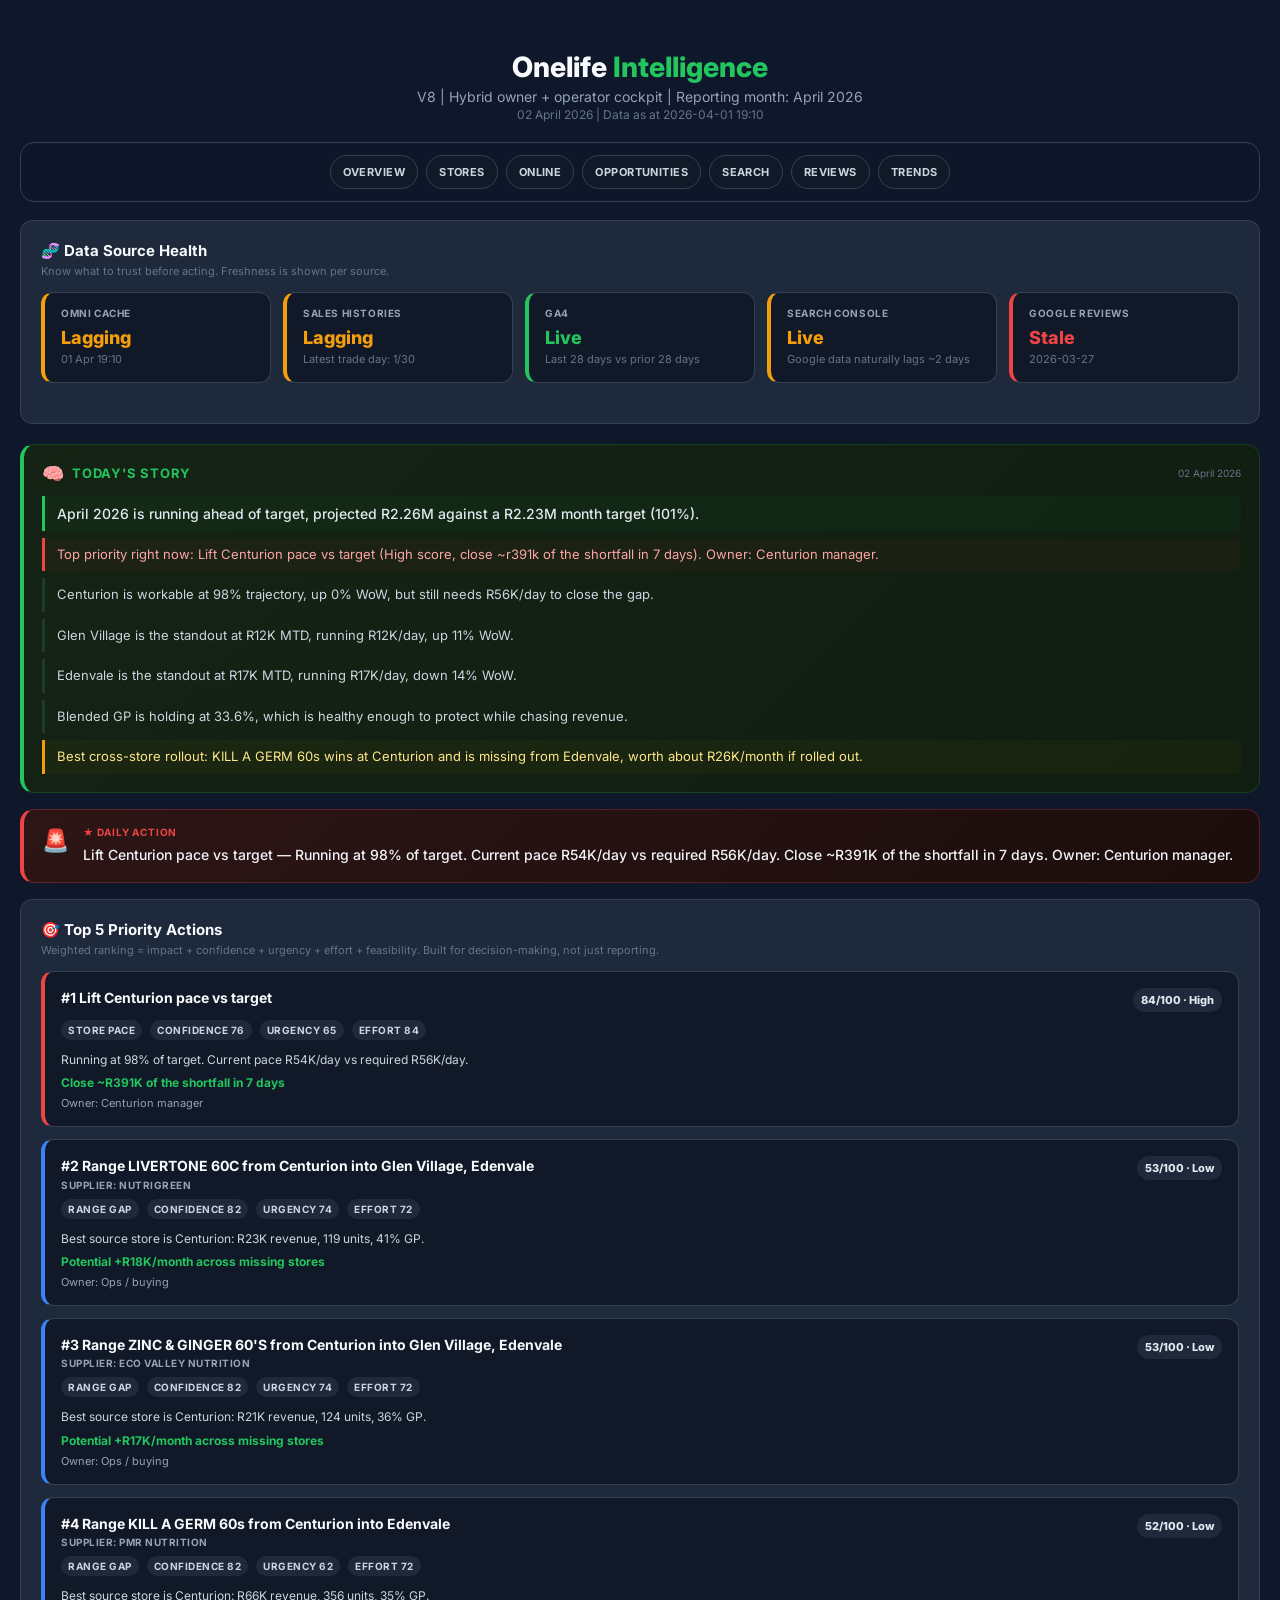
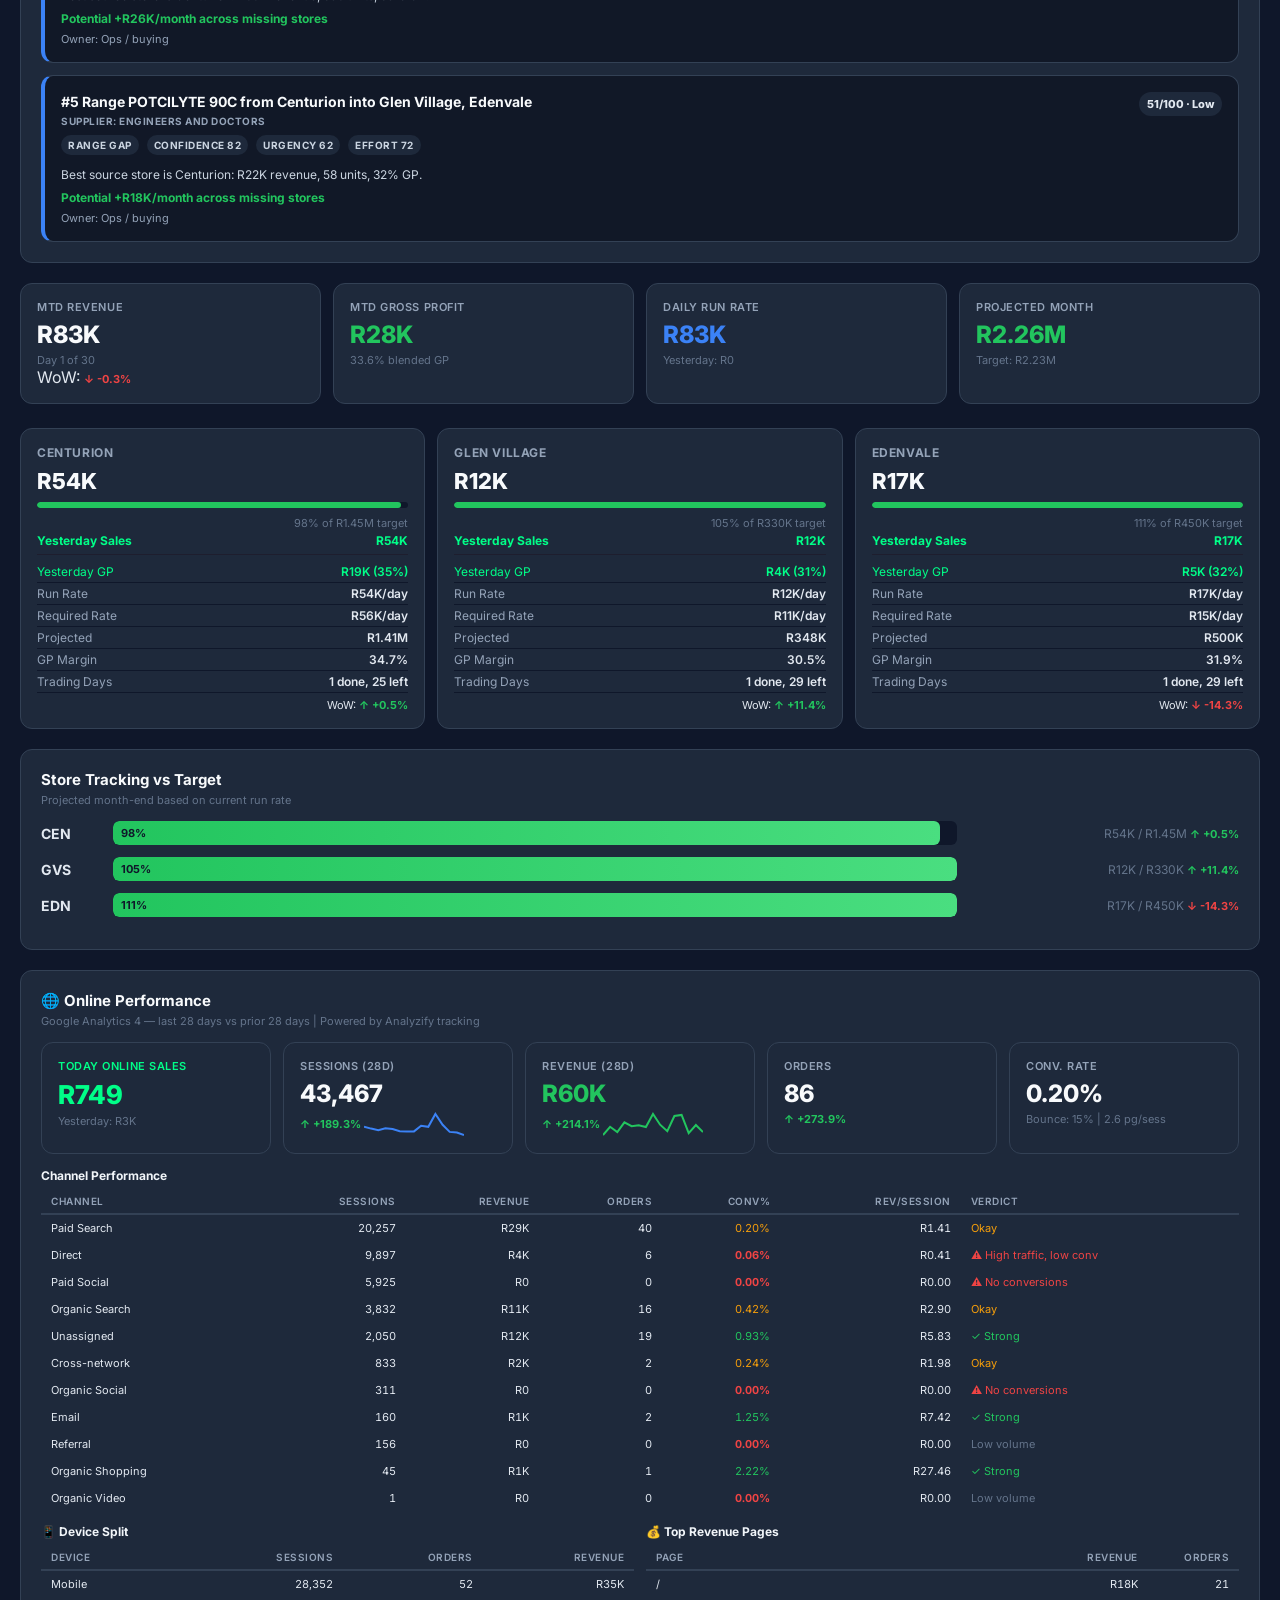
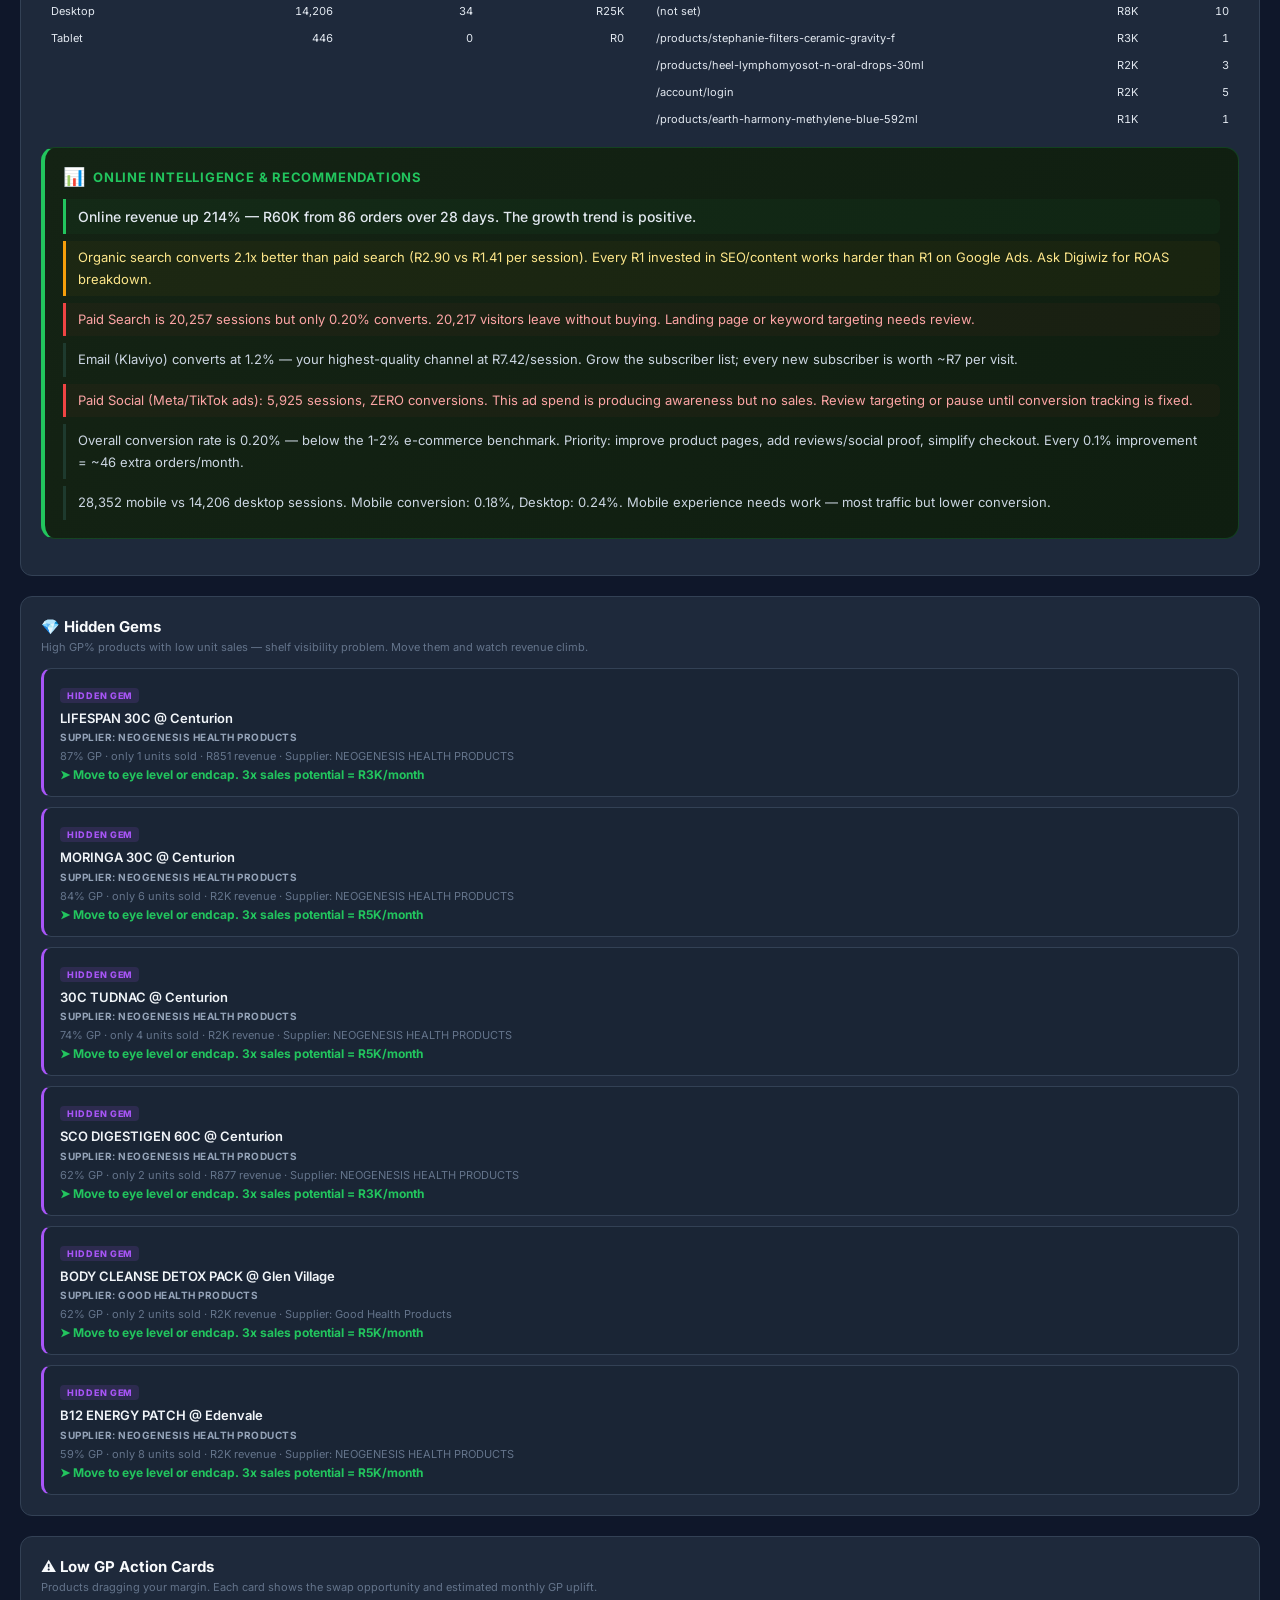
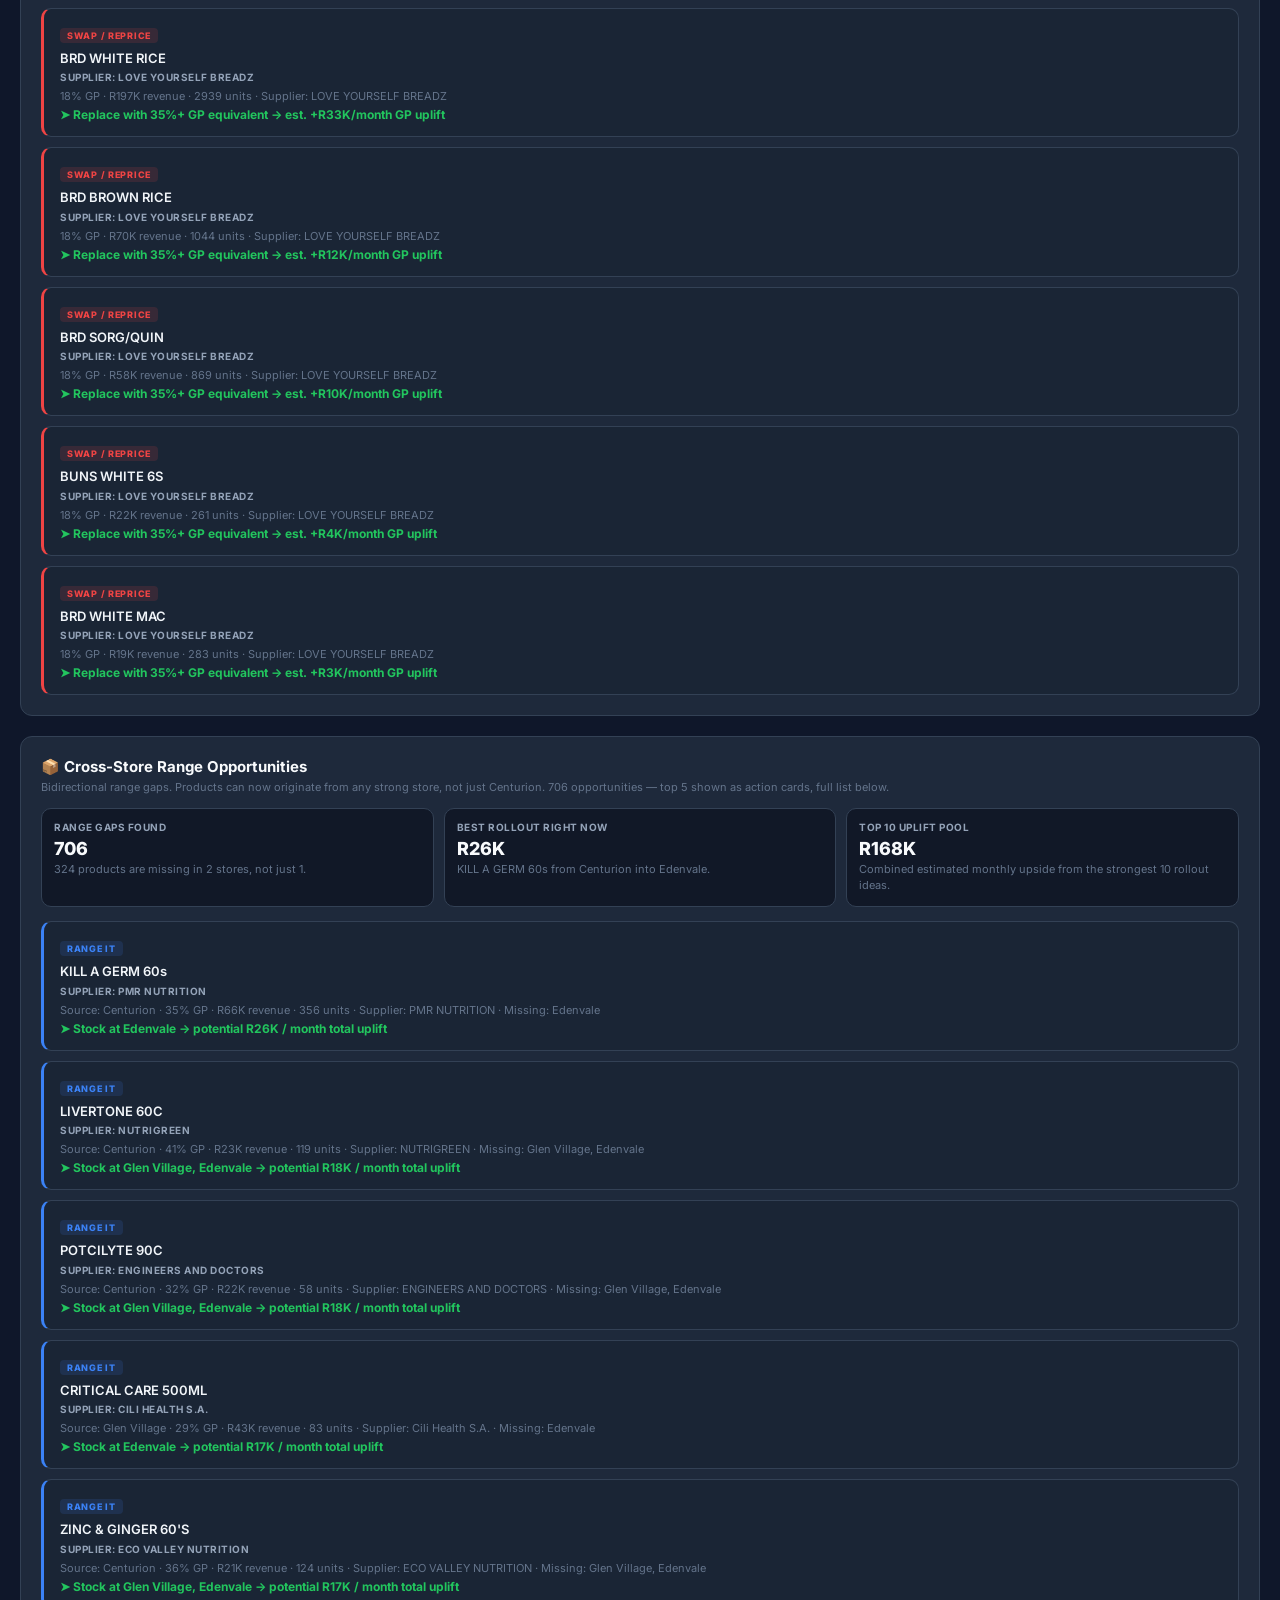
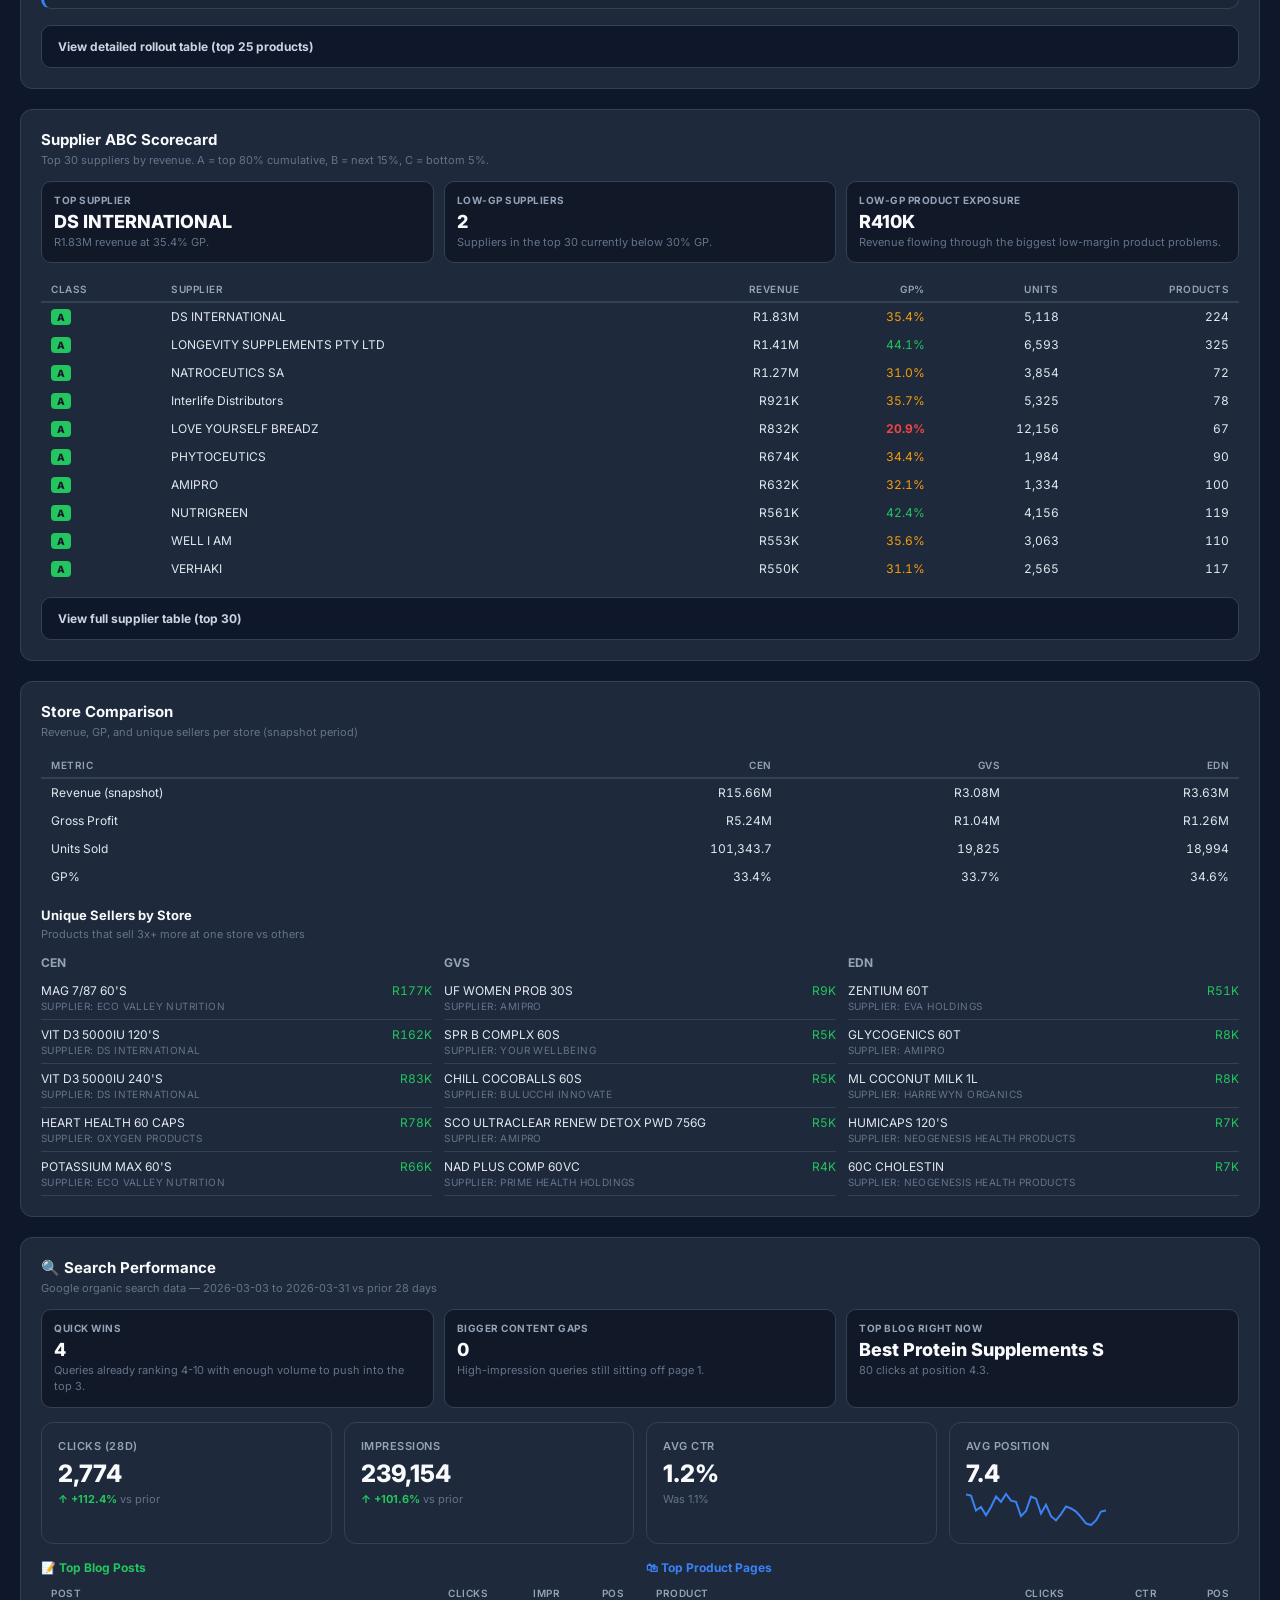
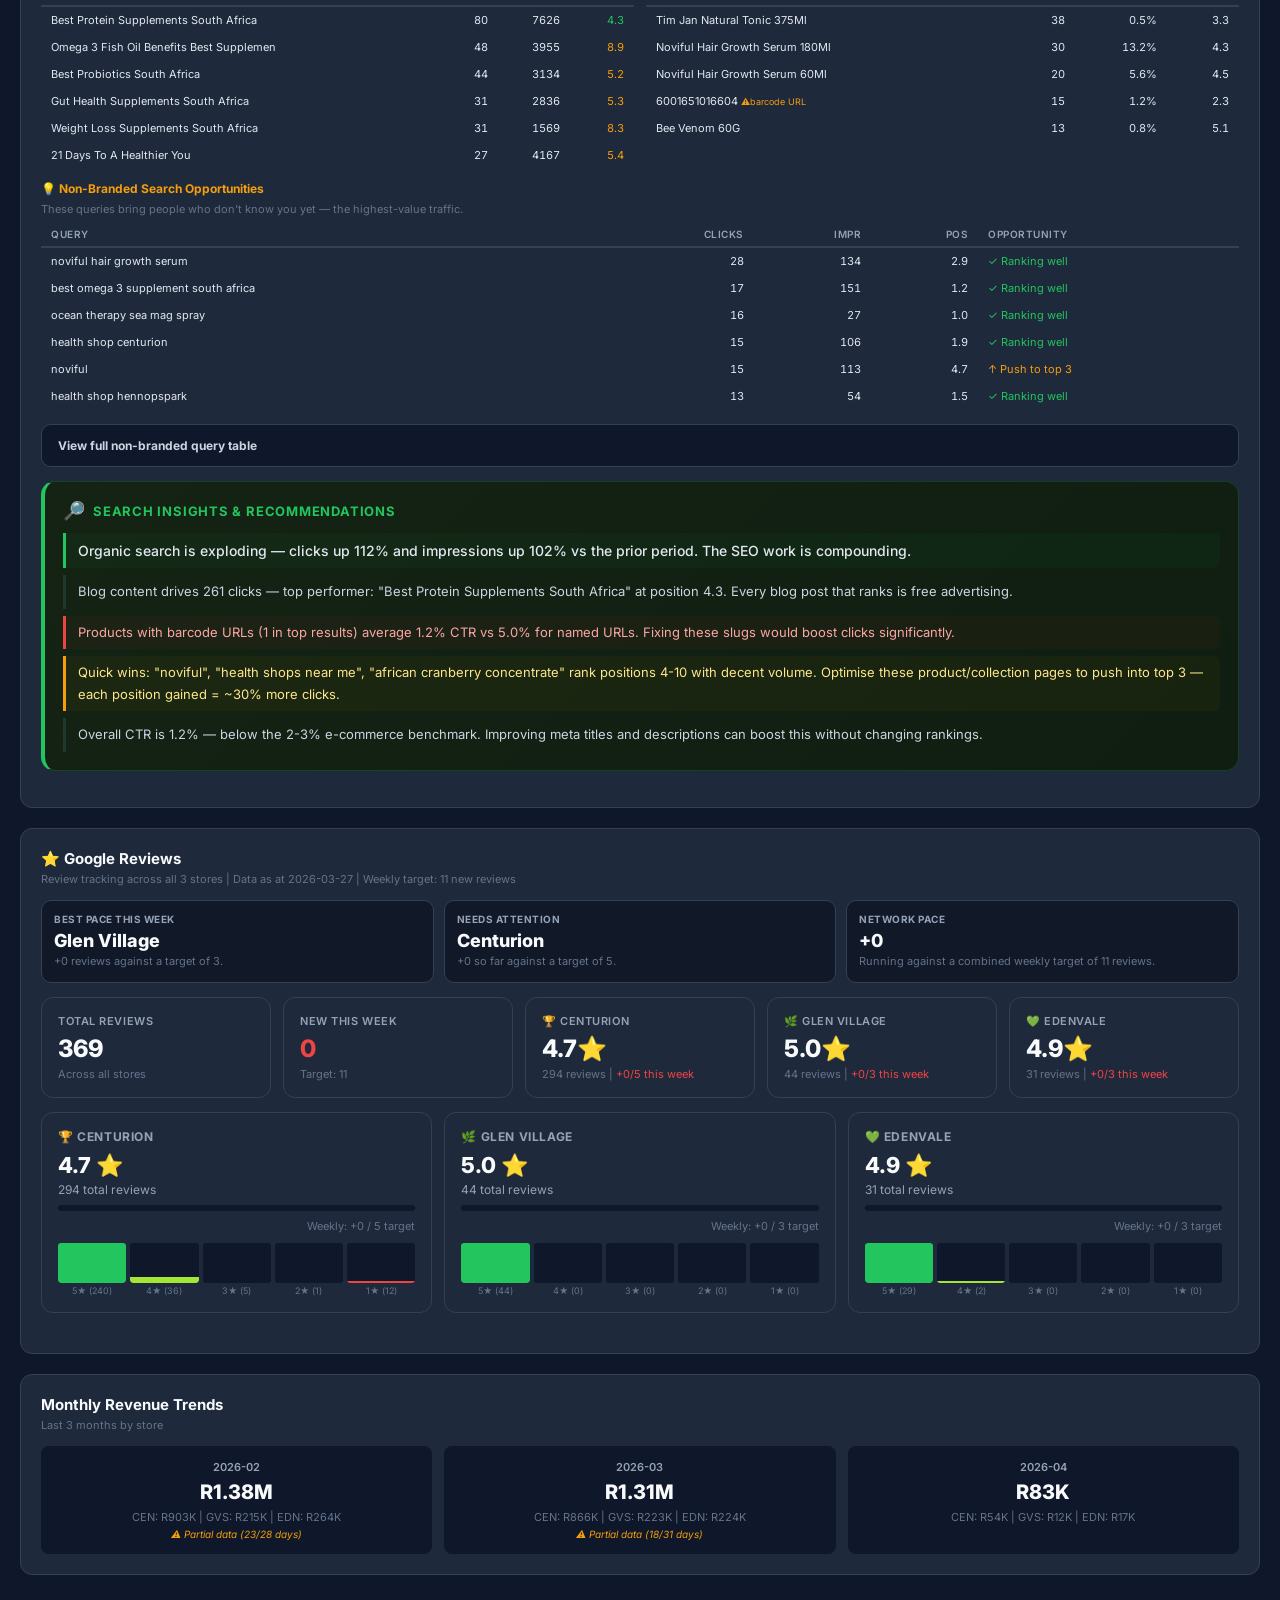
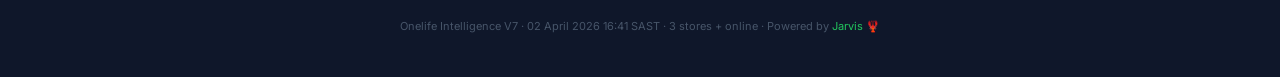
==== v8/index.html @ abdf203e "feat: promote intelligence dashboard v8 live" ====
<!DOCTYPE html>
<html lang="en"><head>
<meta charset="UTF-8"><meta name="viewport" content="width=device-width, initial-scale=1.0">
<title>Onelife Intelligence | V8 Live</title>
<link href="https://fonts.googleapis.com/css2?family=Inter:wght@400;500;600;700;800&display=swap" rel="stylesheet">
<style>

*{margin:0;padding:0;box-sizing:border-box}
html{scroll-behavior:smooth}
body{font-family:'Inter',sans-serif;background:#0f172a;color:#e2e8f0;min-height:100vh}
.container{max-width:1400px;margin:0 auto;padding:20px}
header{text-align:center;padding:30px 0 20px}
header h1{font-size:28px;font-weight:800;color:#f8fafc}
header h1 span{color:#22c55e}
header .sub{color:#94a3b8;font-size:14px;margin-top:4px}
header .date{color:#64748b;font-size:12px;margin-top:2px}

.topnav{position:sticky;top:0;z-index:30;display:flex;flex-wrap:wrap;gap:8px;justify-content:center;padding:12px;margin:0 0 18px;background:rgba(15,23,42,.92);backdrop-filter:blur(10px);border:1px solid #334155;border-radius:14px}
.jump-btn{display:inline-flex;align-items:center;gap:6px;padding:9px 12px;border-radius:999px;background:#111827;border:1px solid #334155;color:#cbd5e1;text-decoration:none;font-size:11px;font-weight:700;text-transform:uppercase;letter-spacing:.04em}
.jump-btn:hover{background:#1e293b;border-color:#22c55e;color:#f8fafc}
.section-anchor{scroll-margin-top:88px}

.mini-strip{display:grid;grid-template-columns:repeat(auto-fit,minmax(160px,1fr));gap:10px;margin-bottom:14px}
.mini-card{background:#111827;border:1px solid #334155;border-radius:10px;padding:12px}
.mini-card .k{color:#94a3b8;font-size:10px;font-weight:700;text-transform:uppercase;letter-spacing:.05em;margin-bottom:5px}
.mini-card .v{color:#f8fafc;font-size:18px;font-weight:800}
.mini-card .n{color:#64748b;font-size:11px;line-height:1.45;margin-top:3px}

.collapse{margin-top:14px;border:1px solid #334155;border-radius:10px;background:#111827;overflow:hidden}
.collapse summary{cursor:pointer;list-style:none;padding:13px 16px;font-size:12px;font-weight:700;color:#cbd5e1;background:#0f172a}
.collapse summary::-webkit-details-marker{display:none}
.collapse[open] summary{border-bottom:1px solid #334155}
.collapse .collapse-body{padding:0 0 4px}

.kpi-strip{display:grid;grid-template-columns:repeat(auto-fit,minmax(160px,1fr));gap:12px;margin-bottom:24px}
.kpi{background:#1e293b;border:1px solid #334155;border-radius:12px;padding:16px}
.kpi .label{color:#94a3b8;font-size:11px;font-weight:600;text-transform:uppercase;letter-spacing:.05em}
.kpi .val{font-size:24px;font-weight:800;color:#f8fafc;margin:6px 0 4px}
.kpi .note{color:#64748b;font-size:11px}
.green{color:#22c55e!important} .red{color:#ef4444!important} .blue{color:#3b82f6!important} .yellow{color:#f59e0b!important} .grey{color:#94a3b8!important}

.card{background:#1e293b;border:1px solid #334155;border-radius:12px;padding:20px;margin-bottom:20px;overflow-x:auto}
.card h3{color:#f8fafc;font-size:15px;margin-bottom:4px}
.card .desc{color:#64748b;font-size:11px;margin-bottom:14px}

.narrative{background:linear-gradient(135deg,#1e293b,#1a2332);border:1px solid #334155;border-left:4px solid #22c55e;border-radius:12px;padding:20px;margin-bottom:20px}
.narrative h3{color:#22c55e;font-size:13px;margin-bottom:10px}
.narrative p{line-height:1.7;color:#cbd5e1;font-size:13px}

/* Store Detail Cards */
.store-grid{display:grid;grid-template-columns:repeat(3,1fr);gap:12px;margin-bottom:20px}
.store-card{background:#1e293b;border:1px solid #334155;border-radius:12px;padding:16px}
.store-card .sname{font-size:12px;font-weight:700;color:#94a3b8;text-transform:uppercase;letter-spacing:.05em;margin-bottom:8px}
.store-card .srev{font-size:22px;font-weight:800;color:#f8fafc;margin-bottom:4px}
.store-card .srow{display:flex;justify-content:space-between;font-size:12px;color:#94a3b8;padding:3px 0;border-bottom:1px solid #0f172a}
.store-card .srow .sv{color:#e2e8f0;font-weight:600}
.store-card .bar-mini{background:#0f172a;border-radius:4px;height:6px;margin:8px 0;overflow:hidden}
.store-card .bar-fill{height:100%;border-radius:4px}
.bar-fill.ok{background:#22c55e} .bar-fill.warn{background:#f59e0b} .bar-fill.bad{background:#ef4444}
.store-card .spct{font-size:11px;color:#64748b;text-align:right}
.store-card .highlight{color:#22c55e;font-weight:700}
.store-card .alert{color:#ef4444;font-weight:700}

.progress-row{display:flex;align-items:center;margin-bottom:12px}
.progress-row .sn{width:60px;font-weight:700;font-size:14px}
.progress-row .bar-wrap{flex:1;background:#0f172a;border-radius:6px;height:24px;margin:0 12px;overflow:hidden}
.progress-row .bar{height:100%;border-radius:6px;display:flex;align-items:center;padding-left:8px;font-size:11px;font-weight:700;color:#0f172a}
.bar.ok{background:linear-gradient(90deg,#22c55e,#4ade80)}
.bar.warn{background:linear-gradient(90deg,#f59e0b,#fbbf24)}
.bar.bad{background:linear-gradient(90deg,#ef4444,#f87171)}
.progress-row .spark{width:130px;text-align:center}
.progress-row .tgt{width:140px;text-align:right;color:#64748b;font-size:12px}

table{width:100%;border-collapse:collapse;font-size:12px}
th{text-align:left;color:#94a3b8;font-weight:600;font-size:10px;text-transform:uppercase;letter-spacing:.05em;padding:6px 10px;border-bottom:2px solid #334155}
td{padding:6px 10px;border-bottom:1px solid #1e293b22}
.card table tr:hover{background:#0f172a}
.num{text-align:right;font-variant-numeric:tabular-nums}
.miss{color:#ef4444;font-weight:600}
.gph{color:#22c55e} .gpm{color:#f59e0b} .gpl{color:#ef4444;font-weight:700}

.abc-a{background:#22c55e;color:#0f172a;padding:2px 6px;border-radius:4px;font-weight:800;font-size:10px}
.abc-b{background:#3b82f6;color:#f8fafc;padding:2px 6px;border-radius:4px;font-weight:800;font-size:10px}
.abc-c{background:#64748b;color:#f8fafc;padding:2px 6px;border-radius:4px;font-weight:800;font-size:10px}

.ugrid{display:grid;grid-template-columns:repeat(3,1fr);gap:12px}
.ustore h4{color:#94a3b8;font-size:12px;margin-bottom:6px}
.uitem{padding:7px 0;border-bottom:1px solid #334155;font-size:12px;display:flex;justify-content:space-between;gap:10px;align-items:flex-start}
.uitem-main{display:flex;flex-direction:column;gap:2px;min-width:0}
.uitem-name{color:#e2e8f0}
.uitem-supplier{color:#64748b;font-size:10px;text-transform:uppercase;letter-spacing:.04em}
.uitem .num{color:#22c55e;white-space:nowrap}
.dim{color:#475569}

.mgrid{display:grid;grid-template-columns:repeat(3,1fr);gap:12px;text-align:center}
.mcard{background:#0f172a;border-radius:8px;padding:14px}
.mcard .mo{color:#94a3b8;font-size:11px;font-weight:600}
.mcard .tot{font-size:20px;font-weight:800;color:#f8fafc;margin:6px 0}
.mcard .bd{font-size:11px;color:#64748b}
.mcard .incomplete{color:#f59e0b;font-size:10px;font-style:italic;margin-top:4px}

.data-warning{background:#1e293b;border:1px solid #f59e0b;border-radius:8px;padding:12px;margin-bottom:16px;font-size:12px;color:#fbbf24;display:flex;align-items:center;gap:8px}
.data-warning .icon{font-size:16px}

.source-strip{display:grid;grid-template-columns:repeat(auto-fit,minmax(170px,1fr));gap:12px;margin-bottom:20px}
.source-card{background:#111827;border:1px solid #334155;border-radius:12px;padding:14px 16px}
.source-card.good{border-left:4px solid #22c55e}.source-card.warn{border-left:4px solid #f59e0b}.source-card.bad{border-left:4px solid #ef4444}
.source-card .label{color:#94a3b8;font-size:10px;font-weight:700;text-transform:uppercase;letter-spacing:.06em;margin-bottom:8px}
.source-card .status{font-size:18px;font-weight:800;color:#f8fafc;margin-bottom:4px}
.source-card.good .status{color:#22c55e}.source-card.warn .status{color:#f59e0b}.source-card.bad .status{color:#ef4444}
.source-card .note{font-size:11px;color:#64748b;line-height:1.45}

/* Today's Story */
.story-card{background:linear-gradient(135deg,#142314,#0f1e10);border:1px solid #22c55e33;border-left:4px solid #22c55e;border-radius:14px;padding:18px;margin-bottom:16px}
.story-header{display:flex;align-items:center;gap:8px;margin-bottom:12px}
.story-title{color:#22c55e;font-size:13px;font-weight:700;text-transform:uppercase;letter-spacing:.06em}
.story-date{color:#64748b;font-size:10px;margin-left:auto}
.story-sentences{display:flex;flex-direction:column;gap:7px}
.story-sentence{color:#cbd5e1;font-size:13px;line-height:1.65;padding:6px 12px;border-left:3px solid #1e3a2e;border-radius:0 6px 6px 0}
.story-sentence.lead{color:#e2e8f0;font-size:14px;font-weight:500;border-left-color:#22c55e;background:#22c55e0a}
.story-sentence.alert-sentence{border-left-color:#ef4444;color:#fca5a5;background:#ef44440a}
.story-sentence.opp-sentence{border-left-color:#f59e0b;color:#fde68a;background:#f59e0b0a}

/* Daily Action */
.daily-action{border-radius:14px;padding:16px 18px;margin-bottom:16px;display:flex;align-items:flex-start;gap:14px}
.daily-action.urgent{background:linear-gradient(135deg,#2d1515,#1c0d0d);border:1px solid #ef444444;border-left:4px solid #ef4444}
.daily-action.opportunity{background:linear-gradient(135deg,#0e1e3a,#091525);border:1px solid #3b82f644;border-left:4px solid #3b82f6}
.daily-action.margin{background:linear-gradient(135deg,#1e1a0a,#150f05);border:1px solid #f59e0b44;border-left:4px solid #f59e0b}
.da-icon{font-size:22px;flex-shrink:0;margin-top:1px}
.da-label{font-size:10px;font-weight:700;text-transform:uppercase;letter-spacing:.08em;margin-bottom:5px}
.urgent .da-label{color:#ef4444}.opportunity .da-label{color:#3b82f6}.margin .da-label{color:#f59e0b}
.da-text{color:#f1f5f9;font-size:14px;line-height:1.65;font-weight:500}

/* Priority actions */
.priority-list{display:flex;flex-direction:column;gap:12px}
.priority-item{background:#111827;border:1px solid #334155;border-radius:12px;padding:16px}
.priority-item.urgent{border-left:4px solid #ef4444}.priority-item.opportunity{border-left:4px solid #3b82f6}.priority-item.margin{border-left:4px solid #f59e0b}
.priority-head{display:flex;justify-content:space-between;align-items:flex-start;gap:10px;margin-bottom:8px}
.priority-title{font-size:14px;font-weight:700;color:#f8fafc;line-height:1.4}
.priority-supplier{font-size:10px;color:#94a3b8;font-weight:700;text-transform:uppercase;letter-spacing:.05em;margin-top:3px}
.priority-score{font-size:11px;font-weight:800;padding:5px 8px;border-radius:999px;background:#1e293b;color:#e2e8f0;white-space:nowrap}
.priority-meta{display:flex;flex-wrap:wrap;gap:8px;margin:8px 0 10px}
.meta-pill{font-size:10px;font-weight:700;padding:4px 7px;border-radius:999px;background:#1e293b;color:#cbd5e1;text-transform:uppercase;letter-spacing:.05em}
.priority-summary{font-size:12px;color:#cbd5e1;line-height:1.6;margin-bottom:6px}
.priority-impact{font-size:12px;color:#22c55e;font-weight:700}
.priority-owner{font-size:11px;color:#94a3b8;margin-top:6px}

/* Action Cards (low GP / hidden gems) */
.action-cards{display:flex;flex-direction:column;gap:10px}
.action-card{border-radius:10px;padding:14px 16px;border:1px solid #334155;background:#1a2535}
.action-card.swap{border-left:3px solid #ef4444}
.action-card.gem{border-left:3px solid #a855f7}
.action-card.range{border-left:3px solid #3b82f6}
.ac-badge{display:inline-block;font-size:9px;font-weight:800;text-transform:uppercase;letter-spacing:.08em;padding:2px 7px;border-radius:4px;margin-bottom:6px}
.ac-badge.swap{background:#ef444422;color:#ef4444}.ac-badge.gem{background:#a855f722;color:#a855f7}.ac-badge.range{background:#3b82f622;color:#3b82f6}
.ac-title{color:#f1f5f9;font-size:13px;font-weight:600;line-height:1.5;margin-bottom:4px}
.ac-supplier{color:#94a3b8;font-size:10px;font-weight:700;text-transform:uppercase;letter-spacing:.05em;margin-top:-1px;margin-bottom:6px}
.ac-meta{color:#64748b;font-size:11px}
.ac-uplift{color:#22c55e;font-weight:700;font-size:12px;margin-top:4px}

/* WoW badge in store card */
.store-wow{text-align:right;margin-top:5px;font-size:11px}

footer{text-align:center;padding:24px 0;color:#475569;font-size:11px}
footer .lo{color:#22c55e}

@media(max-width:768px){
.kpi-strip{grid-template-columns:repeat(2,1fr)}
.ugrid,.mgrid,.store-grid{grid-template-columns:1fr}
.progress-row .spark{display:none}
div[style*="grid-template-columns:1fr 1fr"]{grid-template-columns:1fr!important}
}

</style></head><body><div class="container">
<header><h1>Onelife <span>Intelligence</span></h1>
<div class="sub">V8 | Hybrid owner + operator cockpit | Reporting month: April 2026</div>
<div class="date">02 April 2026 | Data as at 2026-04-01 19:10</div>
</header>
<div class="topnav">
<a class="jump-btn" href="#overview">Overview</a>
<a class="jump-btn" href="#stores">Stores</a>
<a class="jump-btn" href="#online">Online</a>
<a class="jump-btn" href="#opportunities">Opportunities</a>
<a class="jump-btn" href="#search">Search</a>
<a class="jump-btn" href="#reviews">Reviews</a>
<a class="jump-btn" href="#trends">Trends</a>
</div>
<div id="overview" class="section-anchor"></div>
<div class="card"><h3>&#x1f9ec; Data Source Health</h3><div class="desc">Know what to trust before acting. Freshness is shown per source.</div>
<div class="source-strip">
<div class="source-card warn">
<div class="label">Omni Cache</div>
<div class="status">Lagging</div>
<div class="note">01 Apr 19:10</div>
</div>
<div class="source-card warn">
<div class="label">Sales Histories</div>
<div class="status">Lagging</div>
<div class="note">Latest trade day: 1/30</div>
</div>
<div class="source-card good">
<div class="label">GA4</div>
<div class="status">Live</div>
<div class="note">Last 28 days vs prior 28 days</div>
</div>
<div class="source-card warn">
<div class="label">Search Console</div>
<div class="status">Live</div>
<div class="note">Google data naturally lags ~2 days</div>
</div>
<div class="source-card bad">
<div class="label">Google Reviews</div>
<div class="status">Stale</div>
<div class="note">2026-03-27</div>
</div>
</div></div>
<div class="story-card">
<div class="story-header"><span style="font-size:18px">&#x1f9e0;</span><span class="story-title">Today's Story</span><span class="story-date">02 April 2026</span></div>
<div class="story-sentences">
<div class="story-sentence lead">April 2026 is running ahead of target, projected R2.26M against a R2.23M month target (101%).</div>
<div class="story-sentence alert-sentence">Top priority right now: Lift Centurion pace vs target (High score, close ~r391k of the shortfall in 7 days). Owner: Centurion manager.</div>
<div class="story-sentence">Centurion is workable at 98% trajectory, up 0% WoW, but still needs R56K/day to close the gap.</div>
<div class="story-sentence">Glen Village is the standout at R12K MTD, running R12K/day, up 11% WoW.</div>
<div class="story-sentence">Edenvale is the standout at R17K MTD, running R17K/day, down 14% WoW.</div>
<div class="story-sentence">Blended GP is holding at 33.6%, which is healthy enough to protect while chasing revenue.</div>
<div class="story-sentence opp-sentence">Best cross-store rollout: KILL A GERM 60s wins at Centurion and is missing from Edenvale, worth about R26K/month if rolled out.</div>
</div></div>
<div class="daily-action urgent">
<div class="da-icon">&#x1f6a8;</div>
<div class="da-body">
<div class="da-label">&#x2605; Daily Action</div>
<div class="da-text">Lift Centurion pace vs target — Running at 98% of target. Current pace R54K/day vs required R56K/day. Close ~R391K of the shortfall in 7 days. Owner: Centurion manager.</div>
</div></div>
<div class="card"><h3>&#x1f3af; Top 5 Priority Actions</h3><div class="desc">Weighted ranking = impact + confidence + urgency + effort + feasibility. Built for decision-making, not just reporting.</div>
<div class="priority-list">
<div class="priority-item urgent">
<div class="priority-head">
<div>
<div class="priority-title">#1 Lift Centurion pace vs target</div>
</div>
<div class="priority-score">84/100 · High</div>
</div>
<div class="priority-meta">
<span class="meta-pill">Store pace</span>
<span class="meta-pill">Confidence 76</span>
<span class="meta-pill">Urgency 65</span>
<span class="meta-pill">Effort 84</span>
</div>
<div class="priority-summary">Running at 98% of target. Current pace R54K/day vs required R56K/day.</div>
<div class="priority-impact">Close ~R391K of the shortfall in 7 days</div>
<div class="priority-owner">Owner: Centurion manager</div>
</div>
<div class="priority-item opportunity">
<div class="priority-head">
<div>
<div class="priority-title">#2 Range LIVERTONE 60C from Centurion into Glen Village, Edenvale</div>
<div class="priority-supplier">Supplier: NUTRIGREEN</div>
</div>
<div class="priority-score">53/100 · Low</div>
</div>
<div class="priority-meta">
<span class="meta-pill">Range gap</span>
<span class="meta-pill">Confidence 82</span>
<span class="meta-pill">Urgency 74</span>
<span class="meta-pill">Effort 72</span>
</div>
<div class="priority-summary">Best source store is Centurion: R23K revenue, 119 units, 41% GP.</div>
<div class="priority-impact">Potential +R18K/month across missing stores</div>
<div class="priority-owner">Owner: Ops / buying</div>
</div>
<div class="priority-item opportunity">
<div class="priority-head">
<div>
<div class="priority-title">#3 Range ZINC &amp; GINGER 60'S from Centurion into Glen Village, Edenvale</div>
<div class="priority-supplier">Supplier: ECO VALLEY NUTRITION</div>
</div>
<div class="priority-score">53/100 · Low</div>
</div>
<div class="priority-meta">
<span class="meta-pill">Range gap</span>
<span class="meta-pill">Confidence 82</span>
<span class="meta-pill">Urgency 74</span>
<span class="meta-pill">Effort 72</span>
</div>
<div class="priority-summary">Best source store is Centurion: R21K revenue, 124 units, 36% GP.</div>
<div class="priority-impact">Potential +R17K/month across missing stores</div>
<div class="priority-owner">Owner: Ops / buying</div>
</div>
<div class="priority-item opportunity">
<div class="priority-head">
<div>
<div class="priority-title">#4 Range KILL A GERM 60s from Centurion into Edenvale</div>
<div class="priority-supplier">Supplier: PMR NUTRITION</div>
</div>
<div class="priority-score">52/100 · Low</div>
</div>
<div class="priority-meta">
<span class="meta-pill">Range gap</span>
<span class="meta-pill">Confidence 82</span>
<span class="meta-pill">Urgency 62</span>
<span class="meta-pill">Effort 72</span>
</div>
<div class="priority-summary">Best source store is Centurion: R66K revenue, 356 units, 35% GP.</div>
<div class="priority-impact">Potential +R26K/month across missing stores</div>
<div class="priority-owner">Owner: Ops / buying</div>
</div>
<div class="priority-item opportunity">
<div class="priority-head">
<div>
<div class="priority-title">#5 Range POTCILYTE 90C from Centurion into Glen Village, Edenvale</div>
<div class="priority-supplier">Supplier: ENGINEERS AND DOCTORS</div>
</div>
<div class="priority-score">51/100 · Low</div>
</div>
<div class="priority-meta">
<span class="meta-pill">Range gap</span>
<span class="meta-pill">Confidence 82</span>
<span class="meta-pill">Urgency 62</span>
<span class="meta-pill">Effort 72</span>
</div>
<div class="priority-summary">Best source store is Centurion: R22K revenue, 58 units, 32% GP.</div>
<div class="priority-impact">Potential +R18K/month across missing stores</div>
<div class="priority-owner">Owner: Ops / buying</div>
</div>
</div>
</div>
<div id="stores" class="section-anchor"></div>
<div class="kpi-strip">
<div class="kpi"><div class="label">MTD Revenue</div><div class="val">R83K</div><div class="note">Day 1 of 30</div><div class="wow">WoW: <span style="color:#ef4444;font-size:11px;font-weight:700">↓&nbsp;-0.3%</span></div></div>
<div class="kpi"><div class="label">MTD Gross Profit</div><div class="val green">R28K</div><div class="note">33.6% blended GP</div></div>
<div class="kpi"><div class="label">Daily Run Rate</div><div class="val blue">R83K</div><div class="note">Yesterday: R0</div></div>
<div class="kpi"><div class="label">Projected Month</div><div class="val green">R2.26M</div><div class="note">Target: R2.23M</div></div>
</div>
<div class="store-grid">
<div class="store-card">
<div class="sname">Centurion</div>
<div class="srev">R54K</div>
<div class="bar-mini"><div class="bar-fill ok" style="width:98%"></div></div>
<div class="spct">98% of R1.45M target</div>
<div class="srow" style="border-bottom:1px solid #1e1e2e;padding-bottom:6px;margin-bottom:6px"><span style="color:#00ff88;font-weight:700">Yesterday Sales</span><span class="sv" style="color:#00ff88;font-weight:700">R54K</span></div>
<div class="srow"><span style="color:#00ff88">Yesterday GP</span><span class="sv" style="color:#00ff88">R19K (35%)</span></div>
<div class="srow"><span>Run Rate</span><span class="sv">R54K/day</span></div>
<div class="srow"><span>Required Rate</span><span class="sv highlight">R56K/day</span></div>
<div class="srow"><span>Projected</span><span class="sv">R1.41M</span></div>
<div class="srow"><span>GP Margin</span><span class="sv">34.7%</span></div>
<div class="srow"><span>Trading Days</span><span class="sv">1 done, 25 left</span></div>
<div class="store-wow">WoW: <span style="color:#22c55e;font-size:11px;font-weight:700">↑&nbsp;+0.5%</span></div>
</div>
<div class="store-card">
<div class="sname">Glen Village</div>
<div class="srev">R12K</div>
<div class="bar-mini"><div class="bar-fill ok" style="width:100%"></div></div>
<div class="spct">105% of R330K target</div>
<div class="srow" style="border-bottom:1px solid #1e1e2e;padding-bottom:6px;margin-bottom:6px"><span style="color:#00ff88;font-weight:700">Yesterday Sales</span><span class="sv" style="color:#00ff88;font-weight:700">R12K</span></div>
<div class="srow"><span style="color:#00ff88">Yesterday GP</span><span class="sv" style="color:#00ff88">R4K (31%)</span></div>
<div class="srow"><span>Run Rate</span><span class="sv">R12K/day</span></div>
<div class="srow"><span>Required Rate</span><span class="sv highlight">R11K/day</span></div>
<div class="srow"><span>Projected</span><span class="sv">R348K</span></div>
<div class="srow"><span>GP Margin</span><span class="sv">30.5%</span></div>
<div class="srow"><span>Trading Days</span><span class="sv">1 done, 29 left</span></div>
<div class="store-wow">WoW: <span style="color:#22c55e;font-size:11px;font-weight:700">↑&nbsp;+11.4%</span></div>
</div>
<div class="store-card">
<div class="sname">Edenvale</div>
<div class="srev">R17K</div>
<div class="bar-mini"><div class="bar-fill ok" style="width:100%"></div></div>
<div class="spct">111% of R450K target</div>
<div class="srow" style="border-bottom:1px solid #1e1e2e;padding-bottom:6px;margin-bottom:6px"><span style="color:#00ff88;font-weight:700">Yesterday Sales</span><span class="sv" style="color:#00ff88;font-weight:700">R17K</span></div>
<div class="srow"><span style="color:#00ff88">Yesterday GP</span><span class="sv" style="color:#00ff88">R5K (32%)</span></div>
<div class="srow"><span>Run Rate</span><span class="sv">R17K/day</span></div>
<div class="srow"><span>Required Rate</span><span class="sv highlight">R15K/day</span></div>
<div class="srow"><span>Projected</span><span class="sv">R500K</span></div>
<div class="srow"><span>GP Margin</span><span class="sv">31.9%</span></div>
<div class="srow"><span>Trading Days</span><span class="sv">1 done, 29 left</span></div>
<div class="store-wow">WoW: <span style="color:#ef4444;font-size:11px;font-weight:700">↓&nbsp;-14.3%</span></div>
</div>
</div>
<div class="card"><h3>Store Tracking vs Target</h3><div class="desc">Projected month-end based on current run rate</div>
<div class="progress-row"><div class="sn">CEN</div>
<div class="bar-wrap"><div class="bar ok" style="width:98%">98%</div></div>
<div class="spark"></div>
<div class="tgt">R54K / R1.45M <span style="color:#22c55e;font-size:11px;font-weight:700">↑&nbsp;+0.5%</span></div></div>
<div class="progress-row"><div class="sn">GVS</div>
<div class="bar-wrap"><div class="bar ok" style="width:100%">105%</div></div>
<div class="spark"></div>
<div class="tgt">R12K / R330K <span style="color:#22c55e;font-size:11px;font-weight:700">↑&nbsp;+11.4%</span></div></div>
<div class="progress-row"><div class="sn">EDN</div>
<div class="bar-wrap"><div class="bar ok" style="width:100%">111%</div></div>
<div class="spark"></div>
<div class="tgt">R17K / R450K <span style="color:#ef4444;font-size:11px;font-weight:700">↓&nbsp;-14.3%</span></div></div>
</div>
<div id="online" class="section-anchor"></div>
<div class="card"><h3>&#x1f310; Online Performance</h3>
<div class="desc">Google Analytics 4 — last 28 days vs prior 28 days | Powered by Analyzify tracking</div>
<div class="kpi-strip" style="margin-bottom:14px">
<div class="kpi"><div class="label" style="color:#00ff88">Today Online Sales</div><div class="val" style="color:#00ff88;font-size:26px">R749</div><div class="note">Yesterday: R3K</div></div>
<div class="kpi"><div class="label">Sessions (28d)</div><div class="val">43,467</div><div class="note"><span style="color:#22c55e;font-size:11px;font-weight:700">↑&nbsp;+189.3%</span> <svg width="100" height="25" style="vertical-align:middle"><polyline points="0.0,14.7 7.1,16.6 14.3,18.2 21.4,16.2 28.6,17.1 35.7,19.2 42.9,19.5 50.0,19.4 57.1,13.8 64.3,14.8 71.4,2.0 78.6,12.8 85.7,19.9 92.9,20.5 100.0,23.0" fill="none" stroke="#3b82f6" stroke-width="2"/></svg></div></div>
<div class="kpi"><div class="label">Revenue (28d)</div><div class="val green">R60K</div><div class="note"><span style="color:#22c55e;font-size:11px;font-weight:700">↑&nbsp;+214.1%</span> <svg width="100" height="25" style="vertical-align:middle"><polyline points="0.0,23.0 7.1,14.8 14.3,20.1 21.4,10.3 28.6,14.2 35.7,13.3 42.9,15.0 50.0,2.0 57.1,12.7 64.3,19.2 71.4,4.0 78.6,2.9 85.7,21.2 92.9,13.0 100.0,20.1" fill="none" stroke="#22c55e" stroke-width="2"/></svg></div></div>
<div class="kpi"><div class="label">Orders</div><div class="val">86</div><div class="note"><span style="color:#22c55e;font-size:11px;font-weight:700">↑&nbsp;+273.9%</span></div></div>
<div class="kpi"><div class="label">Conv. Rate</div><div class="val">0.20%</div><div class="note">Bounce: 15% | 2.6 pg/sess</div></div>
</div>
<h4 style="color:#f1f5f9;font-size:12px;margin-bottom:6px">Channel Performance</h4>
<table style="font-size:11px"><thead><tr><th>Channel</th><th class="num">Sessions</th><th class="num">Revenue</th><th class="num">Orders</th><th class="num">Conv%</th><th class="num">Rev/Session</th><th>Verdict</th></tr></thead><tbody>
<tr><td>Paid Search</td><td class="num">20,257</td><td class="num">R29K</td><td class="num">40</td><td class="num gpm">0.20%</td><td class="num">R1.41</td><td><span style="color:#f59e0b">Okay</span></td></tr>
<tr><td>Direct</td><td class="num">9,897</td><td class="num">R4K</td><td class="num">6</td><td class="num gpl">0.06%</td><td class="num">R0.41</td><td><span style="color:#ef4444">&#x26a0; High traffic, low conv</span></td></tr>
<tr><td>Paid Social</td><td class="num">5,925</td><td class="num">R0</td><td class="num">0</td><td class="num gpl">0.00%</td><td class="num">R0.00</td><td><span style="color:#ef4444">&#x26a0; No conversions</span></td></tr>
<tr><td>Organic Search</td><td class="num">3,832</td><td class="num">R11K</td><td class="num">16</td><td class="num gpm">0.42%</td><td class="num">R2.90</td><td><span style="color:#f59e0b">Okay</span></td></tr>
<tr><td>Unassigned</td><td class="num">2,050</td><td class="num">R12K</td><td class="num">19</td><td class="num gph">0.93%</td><td class="num">R5.83</td><td><span style="color:#22c55e">&#x2713; Strong</span></td></tr>
<tr><td>Cross-network</td><td class="num">833</td><td class="num">R2K</td><td class="num">2</td><td class="num gpm">0.24%</td><td class="num">R1.98</td><td><span style="color:#f59e0b">Okay</span></td></tr>
<tr><td>Organic Social</td><td class="num">311</td><td class="num">R0</td><td class="num">0</td><td class="num gpl">0.00%</td><td class="num">R0.00</td><td><span style="color:#ef4444">&#x26a0; No conversions</span></td></tr>
<tr><td>Email</td><td class="num">160</td><td class="num">R1K</td><td class="num">2</td><td class="num gph">1.25%</td><td class="num">R7.42</td><td><span style="color:#22c55e">&#x2713; Strong</span></td></tr>
<tr><td>Referral</td><td class="num">156</td><td class="num">R0</td><td class="num">0</td><td class="num gpl">0.00%</td><td class="num">R0.00</td><td><span style="color:#64748b">Low volume</span></td></tr>
<tr><td>Organic Shopping</td><td class="num">45</td><td class="num">R1K</td><td class="num">1</td><td class="num gph">2.22%</td><td class="num">R27.46</td><td><span style="color:#22c55e">&#x2713; Strong</span></td></tr>
<tr><td>Organic Video</td><td class="num">1</td><td class="num">R0</td><td class="num">0</td><td class="num gpl">0.00%</td><td class="num">R0.00</td><td><span style="color:#64748b">Low volume</span></td></tr>
</tbody></table>
<div style="display:grid;grid-template-columns:1fr 1fr;gap:12px;margin-top:12px">
<div>
<h4 style="color:#f1f5f9;font-size:12px;margin-bottom:6px">&#x1f4f1; Device Split</h4>
<table style="font-size:11px"><thead><tr><th>Device</th><th class="num">Sessions</th><th class="num">Orders</th><th class="num">Revenue</th></tr></thead><tbody>
<tr><td>Mobile</td><td class="num">28,352</td><td class="num">52</td><td class="num">R35K</td></tr>
<tr><td>Desktop</td><td class="num">14,206</td><td class="num">34</td><td class="num">R25K</td></tr>
<tr><td>Tablet</td><td class="num">446</td><td class="num">0</td><td class="num">R0</td></tr>
</tbody></table></div>
<div>
<h4 style="color:#f1f5f9;font-size:12px;margin-bottom:6px">&#x1f4b0; Top Revenue Pages</h4>
<table style="font-size:11px"><thead><tr><th>Page</th><th class="num">Revenue</th><th class="num">Orders</th></tr></thead><tbody>
<tr><td>/</td><td class="num">R18K</td><td class="num">21</td></tr>
<tr><td>(not set)</td><td class="num">R8K</td><td class="num">10</td></tr>
<tr><td>/products/stephanie-filters-ceramic-gravity-f</td><td class="num">R3K</td><td class="num">1</td></tr>
<tr><td>/products/heel-lymphomyosot-n-oral-drops-30ml</td><td class="num">R2K</td><td class="num">3</td></tr>
<tr><td>/account/login</td><td class="num">R2K</td><td class="num">5</td></tr>
<tr><td>/products/earth-harmony-methylene-blue-592ml</td><td class="num">R1K</td><td class="num">1</td></tr>
</tbody></table></div>
</div>
<div class="story-card" style="margin-top:14px">
<div class="story-header"><span style="font-size:18px">&#x1f4ca;</span><span class="story-title">Online Intelligence &amp; Recommendations</span></div>
<div class="story-sentences">
<div class="story-sentence lead">Online revenue up 214% — R60K from 86 orders over 28 days. The growth trend is positive.</div>
<div class="story-sentence opp-sentence">Organic search converts 2.1x better than paid search (R2.90 vs R1.41 per session). Every R1 invested in SEO/content works harder than R1 on Google Ads. Ask Digiwiz for ROAS breakdown.</div>
<div class="story-sentence alert-sentence">Paid Search is 20,257 sessions but only 0.20% converts. 20,217 visitors leave without buying. Landing page or keyword targeting needs review.</div>
<div class="story-sentence">Email (Klaviyo) converts at 1.2% — your highest-quality channel at R7.42/session. Grow the subscriber list; every new subscriber is worth ~R7 per visit.</div>
<div class="story-sentence alert-sentence">Paid Social (Meta/TikTok ads): 5,925 sessions, ZERO conversions. This ad spend is producing awareness but no sales. Review targeting or pause until conversion tracking is fixed.</div>
<div class="story-sentence">Overall conversion rate is 0.20% — below the 1-2% e-commerce benchmark. Priority: improve product pages, add reviews/social proof, simplify checkout. Every 0.1% improvement = ~46 extra orders/month.</div>
<div class="story-sentence">28,352 mobile vs 14,206 desktop sessions. Mobile conversion: 0.18%, Desktop: 0.24%. Mobile experience needs work — most traffic but lower conversion.</div>
</div></div>
</div>
<div id="opportunities" class="section-anchor"></div>
<div class="card"><h3>&#x1f48e; Hidden Gems</h3>
<div class="desc">High GP% products with low unit sales — shelf visibility problem. Move them and watch revenue climb.</div>
<div class="action-cards">
<div class="action-card gem">
<span class="ac-badge gem">Hidden Gem</span>
<div class="ac-title">LIFESPAN 30C @ Centurion</div>
<div class="ac-supplier">Supplier: NEOGENESIS HEALTH PRODUCTS</div>
<div class="ac-meta">87% GP &middot; only 1 units sold &middot; R851 revenue &middot; Supplier: NEOGENESIS HEALTH PRODUCTS</div>
<div class="ac-uplift">&#x27a4; Move to eye level or endcap. 3x sales potential = R3K/month</div>
</div>
<div class="action-card gem">
<span class="ac-badge gem">Hidden Gem</span>
<div class="ac-title">MORINGA 30C @ Centurion</div>
<div class="ac-supplier">Supplier: NEOGENESIS HEALTH PRODUCTS</div>
<div class="ac-meta">84% GP &middot; only 6 units sold &middot; R2K revenue &middot; Supplier: NEOGENESIS HEALTH PRODUCTS</div>
<div class="ac-uplift">&#x27a4; Move to eye level or endcap. 3x sales potential = R5K/month</div>
</div>
<div class="action-card gem">
<span class="ac-badge gem">Hidden Gem</span>
<div class="ac-title">30C TUDNAC @ Centurion</div>
<div class="ac-supplier">Supplier: NEOGENESIS HEALTH PRODUCTS</div>
<div class="ac-meta">74% GP &middot; only 4 units sold &middot; R2K revenue &middot; Supplier: NEOGENESIS HEALTH PRODUCTS</div>
<div class="ac-uplift">&#x27a4; Move to eye level or endcap. 3x sales potential = R5K/month</div>
</div>
<div class="action-card gem">
<span class="ac-badge gem">Hidden Gem</span>
<div class="ac-title">SCO DIGESTIGEN 60C @ Centurion</div>
<div class="ac-supplier">Supplier: NEOGENESIS HEALTH PRODUCTS</div>
<div class="ac-meta">62% GP &middot; only 2 units sold &middot; R877 revenue &middot; Supplier: NEOGENESIS HEALTH PRODUCTS</div>
<div class="ac-uplift">&#x27a4; Move to eye level or endcap. 3x sales potential = R3K/month</div>
</div>
<div class="action-card gem">
<span class="ac-badge gem">Hidden Gem</span>
<div class="ac-title">BODY CLEANSE DETOX PACK @ Glen Village</div>
<div class="ac-supplier">Supplier: Good Health Products</div>
<div class="ac-meta">62% GP &middot; only 2 units sold &middot; R2K revenue &middot; Supplier: Good Health Products</div>
<div class="ac-uplift">&#x27a4; Move to eye level or endcap. 3x sales potential = R5K/month</div>
</div>
<div class="action-card gem">
<span class="ac-badge gem">Hidden Gem</span>
<div class="ac-title">B12 ENERGY PATCH @ Edenvale</div>
<div class="ac-supplier">Supplier: NEOGENESIS HEALTH PRODUCTS</div>
<div class="ac-meta">59% GP &middot; only 8 units sold &middot; R2K revenue &middot; Supplier: NEOGENESIS HEALTH PRODUCTS</div>
<div class="ac-uplift">&#x27a4; Move to eye level or endcap. 3x sales potential = R5K/month</div>
</div>
</div></div>
<div class="card"><h3>&#x26a0;&#xfe0f; Low GP Action Cards</h3>
<div class="desc">Products dragging your margin. Each card shows the swap opportunity and estimated monthly GP uplift.</div>
<div class="action-cards">
<div class="action-card swap">
<span class="ac-badge swap">Swap / Reprice</span>
<div class="ac-title">BRD WHITE RICE</div>
<div class="ac-supplier">Supplier: LOVE YOURSELF BREADZ</div>
<div class="ac-meta">18% GP &middot; R197K revenue &middot; 2939 units &middot; Supplier: LOVE YOURSELF BREADZ</div>
<div class="ac-uplift">&#x27a4; Replace with 35%+ GP equivalent &rarr; est. +R33K/month GP uplift</div>
</div>
<div class="action-card swap">
<span class="ac-badge swap">Swap / Reprice</span>
<div class="ac-title">BRD BROWN RICE</div>
<div class="ac-supplier">Supplier: LOVE YOURSELF BREADZ</div>
<div class="ac-meta">18% GP &middot; R70K revenue &middot; 1044 units &middot; Supplier: LOVE YOURSELF BREADZ</div>
<div class="ac-uplift">&#x27a4; Replace with 35%+ GP equivalent &rarr; est. +R12K/month GP uplift</div>
</div>
<div class="action-card swap">
<span class="ac-badge swap">Swap / Reprice</span>
<div class="ac-title">BRD SORG/QUIN</div>
<div class="ac-supplier">Supplier: LOVE YOURSELF BREADZ</div>
<div class="ac-meta">18% GP &middot; R58K revenue &middot; 869 units &middot; Supplier: LOVE YOURSELF BREADZ</div>
<div class="ac-uplift">&#x27a4; Replace with 35%+ GP equivalent &rarr; est. +R10K/month GP uplift</div>
</div>
<div class="action-card swap">
<span class="ac-badge swap">Swap / Reprice</span>
<div class="ac-title">BUNS WHITE  6S</div>
<div class="ac-supplier">Supplier: LOVE YOURSELF BREADZ</div>
<div class="ac-meta">18% GP &middot; R22K revenue &middot; 261 units &middot; Supplier: LOVE YOURSELF BREADZ</div>
<div class="ac-uplift">&#x27a4; Replace with 35%+ GP equivalent &rarr; est. +R4K/month GP uplift</div>
</div>
<div class="action-card swap">
<span class="ac-badge swap">Swap / Reprice</span>
<div class="ac-title">BRD WHITE MAC</div>
<div class="ac-supplier">Supplier: LOVE YOURSELF BREADZ</div>
<div class="ac-meta">18% GP &middot; R19K revenue &middot; 283 units &middot; Supplier: LOVE YOURSELF BREADZ</div>
<div class="ac-uplift">&#x27a4; Replace with 35%+ GP equivalent &rarr; est. +R3K/month GP uplift</div>
</div>
</div></div>
<div class="card"><h3>&#x1f4e6; Cross-Store Range Opportunities</h3>
<div class="desc">Bidirectional range gaps. Products can now originate from any strong store, not just Centurion. 706 opportunities — top 5 shown as action cards, full list below.</div>
<div class="mini-strip">
<div class="mini-card"><div class="k">Range gaps found</div><div class="v">706</div><div class="n">324 products are missing in 2 stores, not just 1.</div></div>
<div class="mini-card"><div class="k">Best rollout right now</div><div class="v">R26K </div><div class="n">KILL A GERM 60s from Centurion into Edenvale.</div></div>
<div class="mini-card"><div class="k">Top 10 uplift pool</div><div class="v">R168K</div><div class="n">Combined estimated monthly upside from the strongest 10 rollout ideas.</div></div>
</div>
<div class="action-cards" style="margin-bottom:16px">
<div class="action-card range">
<span class="ac-badge range">Range It</span>
<div class="ac-title">KILL A GERM 60s</div>
<div class="ac-supplier">Supplier: PMR NUTRITION</div>
<div class="ac-meta">Source: Centurion &middot; 35% GP &middot; R66K revenue &middot; 356 units &middot; Supplier: PMR NUTRITION &middot; Missing: Edenvale</div>
<div class="ac-uplift">&#x27a4; Stock at Edenvale &rarr; potential R26K / month total uplift</div>
</div>
<div class="action-card range">
<span class="ac-badge range">Range It</span>
<div class="ac-title">LIVERTONE 60C</div>
<div class="ac-supplier">Supplier: NUTRIGREEN</div>
<div class="ac-meta">Source: Centurion &middot; 41% GP &middot; R23K revenue &middot; 119 units &middot; Supplier: NUTRIGREEN &middot; Missing: Glen Village, Edenvale</div>
<div class="ac-uplift">&#x27a4; Stock at Glen Village, Edenvale &rarr; potential R18K / month total uplift</div>
</div>
<div class="action-card range">
<span class="ac-badge range">Range It</span>
<div class="ac-title">POTCILYTE 90C</div>
<div class="ac-supplier">Supplier: ENGINEERS AND DOCTORS</div>
<div class="ac-meta">Source: Centurion &middot; 32% GP &middot; R22K revenue &middot; 58 units &middot; Supplier: ENGINEERS AND DOCTORS &middot; Missing: Glen Village, Edenvale</div>
<div class="ac-uplift">&#x27a4; Stock at Glen Village, Edenvale &rarr; potential R18K / month total uplift</div>
</div>
<div class="action-card range">
<span class="ac-badge range">Range It</span>
<div class="ac-title">CRITICAL CARE 500ML</div>
<div class="ac-supplier">Supplier: Cili Health S.A.</div>
<div class="ac-meta">Source: Glen Village &middot; 29% GP &middot; R43K revenue &middot; 83 units &middot; Supplier: Cili Health S.A. &middot; Missing: Edenvale</div>
<div class="ac-uplift">&#x27a4; Stock at Edenvale &rarr; potential R17K / month total uplift</div>
</div>
<div class="action-card range">
<span class="ac-badge range">Range It</span>
<div class="ac-title">ZINC &amp; GINGER 60'S</div>
<div class="ac-supplier">Supplier: ECO VALLEY NUTRITION</div>
<div class="ac-meta">Source: Centurion &middot; 36% GP &middot; R21K revenue &middot; 124 units &middot; Supplier: ECO VALLEY NUTRITION &middot; Missing: Glen Village, Edenvale</div>
<div class="ac-uplift">&#x27a4; Stock at Glen Village, Edenvale &rarr; potential R17K / month total uplift</div>
</div>
</div>
<details class="collapse"><summary>View detailed rollout table (top 25 products)</summary><div class="collapse-body">
<table><thead><tr><th>Product</th><th>Supplier</th><th>Source Store</th><th class="num">Source Revenue</th><th class="num">Source Units</th><th class="num">GP%</th><th>Missing At</th><th class="num">Est. Uplift</th></tr></thead><tbody>
<tr><td>KILL A GERM 60s</td><td>PMR NUTRITION</td><td>Centurion</td><td class="num">R66K</td><td class="num">356</td><td class="num gpm">35%</td><td class="miss">Edenvale</td><td class="num">R26K</td></tr>
<tr><td>LIVERTONE 60C</td><td>NUTRIGREEN</td><td>Centurion</td><td class="num">R23K</td><td class="num">119</td><td class="num gph">41%</td><td class="miss">Glen Village, Edenvale</td><td class="num">R18K</td></tr>
<tr><td>POTCILYTE 90C</td><td>ENGINEERS AND DOCTORS</td><td>Centurion</td><td class="num">R22K</td><td class="num">58</td><td class="num gpm">32%</td><td class="miss">Glen Village, Edenvale</td><td class="num">R18K</td></tr>
<tr><td>CRITICAL CARE 500ML</td><td>Cili Health S.A.</td><td>Glen Village</td><td class="num">R43K</td><td class="num">83</td><td class="num gpl">29%</td><td class="miss">Edenvale</td><td class="num">R17K</td></tr>
<tr><td>ZINC &amp; GINGER 60'S</td><td>ECO VALLEY NUTRITION</td><td>Centurion</td><td class="num">R21K</td><td class="num">124</td><td class="num gpm">36%</td><td class="miss">Glen Village, Edenvale</td><td class="num">R17K</td></tr>
<tr><td>BONE SUPREME 500'S</td><td>Interlife Distributors</td><td>Centurion</td><td class="num">R21K</td><td class="num">25</td><td class="num gpl">26%</td><td class="miss">Glen Village, Edenvale</td><td class="num">R17K</td></tr>
<tr><td>DORMEASAN 50ML</td><td>PHARMAFORCE</td><td>Centurion</td><td class="num">R18K</td><td class="num">82</td><td class="num gpm">33%</td><td class="miss">Glen Village, Edenvale</td><td class="num">R14K</td></tr>
<tr><td>MgK ASPARTATE 450mg 90s</td><td>FORTIFOOD HEALTH SERVICES</td><td>Centurion</td><td class="num">R35K</td><td class="num">239</td><td class="num gpm">33%</td><td class="miss">Glen Village</td><td class="num">R14K</td></tr>
<tr><td>THIAMINE B1 500MG 60</td><td>LV NUTRITIONAL PRODUCTS PTY LT</td><td>Centurion</td><td class="num">R17K</td><td class="num">42</td><td class="num gpm">32%</td><td class="miss">Glen Village, Edenvale</td><td class="num">R14K</td></tr>
<tr><td>BRD FLAX</td><td>LOVE YOURSELF BREADZ</td><td>Centurion</td><td class="num">R34K</td><td class="num">431</td><td class="num gpl">23%</td><td class="miss">Edenvale</td><td class="num">R14K</td></tr>
<tr><td>LENNON PEPPERMINT DROPS</td><td>CITY MEDICAL WHOLESALERS</td><td>Centurion</td><td class="num">R16K</td><td class="num">432</td><td class="num gpl">25%</td><td class="miss">Glen Village, Edenvale</td><td class="num">R13K</td></tr>
<tr><td>CANDLES REPLACEMENT FILTER</td><td></td><td>Centurion</td><td class="num">R15K</td><td class="num">37</td><td class="num gpl">28%</td><td class="miss">Glen Village, Edenvale</td><td class="num">R12K</td></tr>
<tr><td>ANTIOXIDANT 30s</td><td>PMR NUTRITION</td><td>Centurion</td><td class="num">R15K</td><td class="num">54</td><td class="num gpm">35%</td><td class="miss">Glen Village, Edenvale</td><td class="num">R12K</td></tr>
<tr><td>60C BRO BALANCE</td><td>Plants of the Gods</td><td>Centurion</td><td class="num">R29K</td><td class="num">82</td><td class="num gpm">31%</td><td class="miss">Glen Village</td><td class="num">R12K</td></tr>
<tr><td>60C SHILAJIT PLUS</td><td>Plants of the Gods</td><td>Centurion</td><td class="num">R14K</td><td class="num">38</td><td class="num gpm">31%</td><td class="miss">Glen Village, Edenvale</td><td class="num">R11K</td></tr>
<tr><td>BODYMAG 120VC</td><td>GENOLOGIX DISTRIBUTORS PTY LTD</td><td>Centurion</td><td class="num">R27K</td><td class="num">95</td><td class="num gpm">33%</td><td class="miss">Glen Village</td><td class="num">R11K</td></tr>
<tr><td>SOOTHIT AROM 100ML</td><td>FEROXII NATURALS</td><td>Centurion</td><td class="num">R13K</td><td class="num">77</td><td class="num gpm">32%</td><td class="miss">Glen Village, Edenvale</td><td class="num">R10K</td></tr>
<tr><td>L CARNITINE 473ML TRPL STRENGHT</td><td>DS INTERNATIONAL</td><td>Centurion</td><td class="num">R13K</td><td class="num">16</td><td class="num gpm">33%</td><td class="miss">Glen Village, Edenvale</td><td class="num">R10K</td></tr>
<tr><td>COQ10 BIOMAX</td><td>PHYTOCEUTICS</td><td>Centurion</td><td class="num">R24K</td><td class="num">74</td><td class="num gpm">33%</td><td class="miss">Glen Village</td><td class="num">R10K</td></tr>
<tr><td>BOMB SQUAD 500ML</td><td>TRUE BLUE SUPPLEMENTS</td><td>Centurion</td><td class="num">R12K</td><td class="num">29</td><td class="num gpl">30%</td><td class="miss">Glen Village, Edenvale</td><td class="num">R10K</td></tr>
<tr><td>QUERCETIN COMPLEX 60S</td><td>Interlife Distributors</td><td>Centurion</td><td class="num">R24K</td><td class="num">98</td><td class="num gpm">35%</td><td class="miss">Glen Village</td><td class="num">R9K</td></tr>
<tr><td>BLUE LIGHTNING 500ML</td><td>TRUE BLUE SUPPLEMENTS</td><td>Centurion</td><td class="num">R23K</td><td class="num">67</td><td class="num gpm">30%</td><td class="miss">Glen Village</td><td class="num">R9K</td></tr>
<tr><td>CHOC ALMOND BARS 10S</td><td>VERHAKI</td><td>Centurion</td><td class="num">R12K</td><td class="num">65</td><td class="num gpl">25%</td><td class="miss">Glen Village, Edenvale</td><td class="num">R9K</td></tr>
<tr><td>BUFFERED C 300'S</td><td>Interlife Distributors</td><td>Centurion</td><td class="num">R12K</td><td class="num">32</td><td class="num gph">42%</td><td class="miss">Glen Village, Edenvale</td><td class="num">R9K</td></tr>
<tr><td>SOOTHIT AROM 250ML</td><td>FEROXII NATURALS</td><td>Centurion</td><td class="num">R11K</td><td class="num">53</td><td class="num gpm">32%</td><td class="miss">Glen Village, Edenvale</td><td class="num">R9K</td></tr>
</tbody></table></div></details></div>
<div class="card"><h3>Supplier ABC Scorecard</h3>
<div class="desc">Top 30 suppliers by revenue. A = top 80% cumulative, B = next 15%, C = bottom 5%.</div>
<div class="mini-strip">
<div class="mini-card"><div class="k">Top supplier</div><div class="v">DS INTERNATIONAL</div><div class="n">R1.83M revenue at 35.4% GP.</div></div>
<div class="mini-card"><div class="k">Low-GP suppliers</div><div class="v">2</div><div class="n">Suppliers in the top 30 currently below 30% GP.</div></div>
<div class="mini-card"><div class="k">Low-GP product exposure</div><div class="v">R410K</div><div class="n">Revenue flowing through the biggest low-margin product problems.</div></div>
</div>
<table><thead><tr><th>Class</th><th>Supplier</th><th class="num">Revenue</th><th class="num">GP%</th><th class="num">Units</th><th class="num">Products</th></tr></thead><tbody>
<tr><td><span class="abc-a">A</span></td><td>DS INTERNATIONAL</td><td class="num">R1.83M</td><td class="num gpm">35.4%</td><td class="num">5,118</td><td class="num">224</td></tr>
<tr><td><span class="abc-a">A</span></td><td>LONGEVITY SUPPLEMENTS PTY LTD</td><td class="num">R1.41M</td><td class="num gph">44.1%</td><td class="num">6,593</td><td class="num">325</td></tr>
<tr><td><span class="abc-a">A</span></td><td>NATROCEUTICS SA</td><td class="num">R1.27M</td><td class="num gpm">31.0%</td><td class="num">3,854</td><td class="num">72</td></tr>
<tr><td><span class="abc-a">A</span></td><td>Interlife Distributors</td><td class="num">R921K</td><td class="num gpm">35.7%</td><td class="num">5,325</td><td class="num">78</td></tr>
<tr><td><span class="abc-a">A</span></td><td>LOVE YOURSELF BREADZ</td><td class="num">R832K</td><td class="num gpl">20.9%</td><td class="num">12,156</td><td class="num">67</td></tr>
<tr><td><span class="abc-a">A</span></td><td>PHYTOCEUTICS</td><td class="num">R674K</td><td class="num gpm">34.4%</td><td class="num">1,984</td><td class="num">90</td></tr>
<tr><td><span class="abc-a">A</span></td><td>AMIPRO</td><td class="num">R632K</td><td class="num gpm">32.1%</td><td class="num">1,334</td><td class="num">100</td></tr>
<tr><td><span class="abc-a">A</span></td><td>NUTRIGREEN</td><td class="num">R561K</td><td class="num gph">42.4%</td><td class="num">4,156</td><td class="num">119</td></tr>
<tr><td><span class="abc-a">A</span></td><td>WELL I AM</td><td class="num">R553K</td><td class="num gpm">35.6%</td><td class="num">3,063</td><td class="num">110</td></tr>
<tr><td><span class="abc-a">A</span></td><td>VERHAKI</td><td class="num">R550K</td><td class="num gpm">31.1%</td><td class="num">2,565</td><td class="num">117</td></tr>
</tbody></table>
<details class="collapse"><summary>View full supplier table (top 30)</summary><div class="collapse-body"><table><thead><tr><th>Class</th><th>Supplier</th><th class="num">Revenue</th><th class="num">GP%</th><th class="num">Units</th><th class="num">Products</th></tr></thead><tbody>
<tr><td><span class="abc-a">A</span></td><td>DS INTERNATIONAL</td><td class="num">R1.83M</td><td class="num gpm">35.4%</td><td class="num">5,118</td><td class="num">224</td></tr>
<tr><td><span class="abc-a">A</span></td><td>LONGEVITY SUPPLEMENTS PTY LTD</td><td class="num">R1.41M</td><td class="num gph">44.1%</td><td class="num">6,593</td><td class="num">325</td></tr>
<tr><td><span class="abc-a">A</span></td><td>NATROCEUTICS SA</td><td class="num">R1.27M</td><td class="num gpm">31.0%</td><td class="num">3,854</td><td class="num">72</td></tr>
<tr><td><span class="abc-a">A</span></td><td>Interlife Distributors</td><td class="num">R921K</td><td class="num gpm">35.7%</td><td class="num">5,325</td><td class="num">78</td></tr>
<tr><td><span class="abc-a">A</span></td><td>LOVE YOURSELF BREADZ</td><td class="num">R832K</td><td class="num gpl">20.9%</td><td class="num">12,156</td><td class="num">67</td></tr>
<tr><td><span class="abc-a">A</span></td><td>PHYTOCEUTICS</td><td class="num">R674K</td><td class="num gpm">34.4%</td><td class="num">1,984</td><td class="num">90</td></tr>
<tr><td><span class="abc-a">A</span></td><td>AMIPRO</td><td class="num">R632K</td><td class="num gpm">32.1%</td><td class="num">1,334</td><td class="num">100</td></tr>
<tr><td><span class="abc-a">A</span></td><td>NUTRIGREEN</td><td class="num">R561K</td><td class="num gph">42.4%</td><td class="num">4,156</td><td class="num">119</td></tr>
<tr><td><span class="abc-a">A</span></td><td>WELL I AM</td><td class="num">R553K</td><td class="num gpm">35.6%</td><td class="num">3,063</td><td class="num">110</td></tr>
<tr><td><span class="abc-a">A</span></td><td>VERHAKI</td><td class="num">R550K</td><td class="num gpm">31.1%</td><td class="num">2,565</td><td class="num">117</td></tr>
<tr><td><span class="abc-a">A</span></td><td>ECO VALLEY NUTRITION</td><td class="num">R545K</td><td class="num gpm">34.0%</td><td class="num">2,833</td><td class="num">18</td></tr>
<tr><td><span class="abc-a">A</span></td><td>PMR NUTRITION</td><td class="num">R496K</td><td class="num gpm">35.9%</td><td class="num">2,528</td><td class="num">38</td></tr>
<tr><td><span class="abc-a">A</span></td><td>GREEN PHARM SOUTH AFRICA</td><td class="num">R431K</td><td class="num gpm">33.9%</td><td class="num">3,592</td><td class="num">258</td></tr>
<tr><td><span class="abc-a">A</span></td><td>NEOGENESIS HEALTH PRODUCTS</td><td class="num">R397K</td><td class="num gph">41.7%</td><td class="num">1,286</td><td class="num">81</td></tr>
<tr><td><span class="abc-a">A</span></td><td>PRIME HEALTH HOLDINGS</td><td class="num">R380K</td><td class="num gpm">35.8%</td><td class="num">1,859</td><td class="num">62</td></tr>
<tr><td><span class="abc-a">A</span></td><td>ESCENTIA PRODUCTS</td><td class="num">R346K</td><td class="num gpm">34.7%</td><td class="num">3,138</td><td class="num">248</td></tr>
<tr><td><span class="abc-a">A</span></td><td>The Real Thing Food Supplement</td><td class="num">R296K</td><td class="num gpm">30.9%</td><td class="num">1,041</td><td class="num">31</td></tr>
<tr><td><span class="abc-a">A</span></td><td>Solgar C011175</td><td class="num">R286K</td><td class="num gpm">38.1%</td><td class="num">1,118</td><td class="num">99</td></tr>
<tr><td><span class="abc-a">A</span></td><td>GENOLOGIX DISTRIBUTORS PTY LTD</td><td class="num">R275K</td><td class="num gpm">32.2%</td><td class="num">1,398</td><td class="num">56</td></tr>
<tr><td><span class="abc-a">A</span></td><td>CIMO DISTRIBUTION CC</td><td class="num">R253K</td><td class="num gpm">32.8%</td><td class="num">1,875</td><td class="num">73</td></tr>
<tr><td><span class="abc-a">A</span></td><td>YOUR WELLBEING</td><td class="num">R243K</td><td class="num gpm">34.3%</td><td class="num">711</td><td class="num">52</td></tr>
<tr><td><span class="abc-a">A</span></td><td>FEROXII NATURALS</td><td class="num">R239K</td><td class="num gpm">30.1%</td><td class="num">1,185</td><td class="num">22</td></tr>
<tr><td><span class="abc-a">A</span></td><td>SFERA BIO NUTRITION</td><td class="num">R228K</td><td class="num gpm">38.3%</td><td class="num">632</td><td class="num">27</td></tr>
<tr><td><span class="abc-a">A</span></td><td>PRO DISTRIBUTORS</td><td class="num">R211K</td><td class="num gpm">32.6%</td><td class="num">550</td><td class="num">24</td></tr>
<tr><td><span class="abc-a">A</span></td><td>CHINAHERB</td><td class="num">R209K</td><td class="num gpm">34.2%</td><td class="num">1,073</td><td class="num">83</td></tr>
<tr><td><span class="abc-a">A</span></td><td>BEAUTY ENCAPSULATED</td><td class="num">R207K</td><td class="num gph">41.0%</td><td class="num">499</td><td class="num">8</td></tr>
<tr><td><span class="abc-a">A</span></td><td>Infinity Therapeutics Africa</td><td class="num">R202K</td><td class="num gpm">36.4%</td><td class="num">328</td><td class="num">26</td></tr>
<tr><td><span class="abc-a">A</span></td><td>ALTWELL</td><td class="num">R201K</td><td class="num gpm">30.7%</td><td class="num">432</td><td class="num">20</td></tr>
<tr><td><span class="abc-a">A</span></td><td>SOARING FREE SUPERFOODS</td><td class="num">R201K</td><td class="num gpm">31.7%</td><td class="num">903</td><td class="num">47</td></tr>
<tr><td><span class="abc-a">A</span></td><td>ALMAN'S DRIED FRUIT & NUTS</td><td class="num">R200K</td><td class="num gpl">27.2%</td><td class="num">3,586</td><td class="num">104</td></tr>
</tbody></table></div></details></div>
<div class="card"><h3>Store Comparison</h3><div class="desc">Revenue, GP, and unique sellers per store (snapshot period)</div>
<table><thead><tr><th>Metric</th><th class="num">CEN</th><th class="num">GVS</th><th class="num">EDN</th></tr></thead><tbody>
<tr><td>Revenue (snapshot)</td><td class="num">R15.66M</td><td class="num">R3.08M</td><td class="num">R3.63M</td></tr>
<tr><td>Gross Profit</td><td class="num">R5.24M</td><td class="num">R1.04M</td><td class="num">R1.26M</td></tr>
<tr><td>Units Sold</td><td class="num">101,343.7</td><td class="num">19,825</td><td class="num">18,994</td></tr>
<tr><td>GP%</td><td class="num">33.4%</td><td class="num">33.7%</td><td class="num">34.6%</td></tr>
</tbody></table>
<h3 style="margin-top:16px;color:#f8fafc;font-size:13px">Unique Sellers by Store</h3>
<div class="desc">Products that sell 3x+ more at one store vs others</div>
<div class="ugrid">
<div class="ustore"><h4>CEN</h4>
<div class="uitem"><div class="uitem-main"><div class="uitem-name">MAG 7/87 60'S</div><div class="uitem-supplier">Supplier: ECO VALLEY NUTRITION</div></div><span class="num">R177K</span></div>
<div class="uitem"><div class="uitem-main"><div class="uitem-name">VIT D3 5000IU 120'S</div><div class="uitem-supplier">Supplier: DS INTERNATIONAL</div></div><span class="num">R162K</span></div>
<div class="uitem"><div class="uitem-main"><div class="uitem-name">VIT D3 5000IU 240'S</div><div class="uitem-supplier">Supplier: DS INTERNATIONAL</div></div><span class="num">R83K</span></div>
<div class="uitem"><div class="uitem-main"><div class="uitem-name">HEART HEALTH 60 CAPS</div><div class="uitem-supplier">Supplier: OXYGEN PRODUCTS</div></div><span class="num">R78K</span></div>
<div class="uitem"><div class="uitem-main"><div class="uitem-name">POTASSIUM MAX 60'S</div><div class="uitem-supplier">Supplier: ECO VALLEY NUTRITION</div></div><span class="num">R66K</span></div>
</div>
<div class="ustore"><h4>GVS</h4>
<div class="uitem"><div class="uitem-main"><div class="uitem-name">UF WOMEN PROB 30S</div><div class="uitem-supplier">Supplier: AMIPRO</div></div><span class="num">R9K</span></div>
<div class="uitem"><div class="uitem-main"><div class="uitem-name">SPR B COMPLX 60S</div><div class="uitem-supplier">Supplier: YOUR WELLBEING</div></div><span class="num">R5K</span></div>
<div class="uitem"><div class="uitem-main"><div class="uitem-name">CHILL COCOBALLS  60S</div><div class="uitem-supplier">Supplier: BULUCCHI INNOVATE</div></div><span class="num">R5K</span></div>
<div class="uitem"><div class="uitem-main"><div class="uitem-name">SCO ULTRACLEAR RENEW DETOX PWD 756G</div><div class="uitem-supplier">Supplier: AMIPRO</div></div><span class="num">R5K</span></div>
<div class="uitem"><div class="uitem-main"><div class="uitem-name">NAD PLUS COMP 60VC</div><div class="uitem-supplier">Supplier: PRIME HEALTH HOLDINGS</div></div><span class="num">R4K</span></div>
</div>
<div class="ustore"><h4>EDN</h4>
<div class="uitem"><div class="uitem-main"><div class="uitem-name">ZENTIUM 60T</div><div class="uitem-supplier">Supplier: EVA HOLDINGS</div></div><span class="num">R51K</span></div>
<div class="uitem"><div class="uitem-main"><div class="uitem-name">GLYCOGENICS 60T</div><div class="uitem-supplier">Supplier: AMIPRO</div></div><span class="num">R8K</span></div>
<div class="uitem"><div class="uitem-main"><div class="uitem-name">ML COCONUT MILK 1L</div><div class="uitem-supplier">Supplier: Harrewyn Organics</div></div><span class="num">R8K</span></div>
<div class="uitem"><div class="uitem-main"><div class="uitem-name">HUMICAPS 120'S</div><div class="uitem-supplier">Supplier: NEOGENESIS HEALTH PRODUCTS</div></div><span class="num">R7K</span></div>
<div class="uitem"><div class="uitem-main"><div class="uitem-name">60C CHOLESTIN</div><div class="uitem-supplier">Supplier: NEOGENESIS HEALTH PRODUCTS</div></div><span class="num">R7K</span></div>
</div>
</div></div>
<div id="search" class="section-anchor"></div>
<div class="card"><h3>&#x1f50d; Search Performance</h3>
<div class="desc">Google organic search data — 2026-03-03 to 2026-03-31 vs prior 28 days</div>
<div class="mini-strip">
<div class="mini-card"><div class="k">Quick wins</div><div class="v">4</div><div class="n">Queries already ranking 4-10 with enough volume to push into the top 3.</div></div>
<div class="mini-card"><div class="k">Bigger content gaps</div><div class="v">0</div><div class="n">High-impression queries still sitting off page 1.</div></div>
<div class="mini-card"><div class="k">Top blog right now</div><div class="v">Best Protein Supplements S</div><div class="n">80 clicks at position 4.3.</div></div>
</div>
<div class="kpi-strip" style="margin-bottom:16px">
<div class="kpi"><div class="label">Clicks (28d)</div><div class="val">2,774</div><div class="note"><span style="color:#22c55e;font-size:11px;font-weight:700">↑&nbsp;+112.4%</span> vs prior</div></div>
<div class="kpi"><div class="label">Impressions</div><div class="val">239,154</div><div class="note"><span style="color:#22c55e;font-size:11px;font-weight:700">↑&nbsp;+101.6%</span> vs prior</div></div>
<div class="kpi"><div class="label">Avg CTR</div><div class="val">1.2%</div><div class="note">Was 1.1%</div></div>
<div class="kpi"><div class="label">Avg Position</div><div class="val">7.4</div><div class="note"><svg width="140" height="35" style="vertical-align:middle"><polyline points="0.0,2.5 5.0,3.6 10.0,18.5 15.0,14.9 20.0,23.2 25.0,14.9 30.0,4.6 35.0,9.8 40.0,2.0 45.0,8.7 50.0,9.8 55.0,24.2 60.0,19.0 65.0,4.6 70.0,6.7 75.0,21.6 80.0,12.8 85.0,24.2 90.0,28.4 95.0,22.1 100.0,14.4 105.0,16.5 110.0,19.6 115.0,25.2 120.0,31.4 125.0,33.0 130.0,28.4 135.0,19.6 140.0,18.5" fill="none" stroke="#3b82f6" stroke-width="2"/></svg></div></div>
</div>
<div style="display:grid;grid-template-columns:1fr 1fr;gap:12px">
<div>
<h4 style="color:#22c55e;font-size:12px;margin-bottom:6px">&#x1f4dd; Top Blog Posts</h4>
<table style="font-size:11px"><thead><tr><th>Post</th><th class="num">Clicks</th><th class="num">Impr</th><th class="num">Pos</th></tr></thead><tbody>
<tr><td title="/blogs/health-wellness-hub/best-protein-supplements-south-africa">Best Protein Supplements South Africa</td><td class="num">80</td><td class="num">7626</td><td class="num gph">4.3</td></tr>
<tr><td title="/blogs/health-wellness-hub/omega-3-fish-oil-benefits-best-supplements-south-africa">Omega 3 Fish Oil Benefits Best Supplemen</td><td class="num">48</td><td class="num">3955</td><td class="num gpm">8.9</td></tr>
<tr><td title="/blogs/health-wellness-hub/best-probiotics-south-africa">Best Probiotics South Africa</td><td class="num">44</td><td class="num">3134</td><td class="num gpm">5.2</td></tr>
<tr><td title="/blogs/health-wellness-hub/gut-health-supplements-south-africa">Gut Health Supplements South Africa</td><td class="num">31</td><td class="num">2836</td><td class="num gpm">5.3</td></tr>
<tr><td title="/blogs/health-wellness-hub/weight-loss-supplements-south-africa">Weight Loss Supplements South Africa</td><td class="num">31</td><td class="num">1569</td><td class="num gpm">8.3</td></tr>
<tr><td title="/blogs/health-wellness-hub/21-days-to-a-healthier-you">21 Days To A Healthier You</td><td class="num">27</td><td class="num">4167</td><td class="num gpm">5.4</td></tr>
</tbody></table></div>
<div>
<h4 style="color:#3b82f6;font-size:12px;margin-bottom:6px">&#x1f6cd; Top Product Pages</h4>
<table style="font-size:11px"><thead><tr><th>Product</th><th class="num">Clicks</th><th class="num">CTR</th><th class="num">Pos</th></tr></thead><tbody>
<tr><td title="/products/tim-jan-natural-tonic-375ml">Tim Jan Natural Tonic 375Ml</td><td class="num">38</td><td class="num">0.5%</td><td class="num">3.3</td></tr>
<tr><td title="/products/noviful-hair-growth-serum-180ml">Noviful Hair Growth Serum 180Ml</td><td class="num">30</td><td class="num">13.2%</td><td class="num">4.3</td></tr>
<tr><td title="/products/noviful-hair-growth-serum-60ml">Noviful Hair Growth Serum 60Ml</td><td class="num">20</td><td class="num">5.6%</td><td class="num">4.5</td></tr>
<tr><td title="/products/6001651016604">6001651016604 <span style="color:#f59e0b;font-size:9px">&#x26a0;barcode URL</span></td><td class="num">15</td><td class="num">1.2%</td><td class="num">2.3</td></tr>
<tr><td title="/products/bee-venom-60g">Bee Venom 60G</td><td class="num">13</td><td class="num">0.8%</td><td class="num">5.1</td></tr>
</tbody></table></div>
</div>
<h4 style="color:#f59e0b;font-size:12px;margin:12px 0 6px">&#x1f4a1; Non-Branded Search Opportunities</h4>
<div class="desc" style="margin-bottom:6px">These queries bring people who don't know you yet — the highest-value traffic.</div>
<table style="font-size:11px"><thead><tr><th>Query</th><th class="num">Clicks</th><th class="num">Impr</th><th class="num">Pos</th><th>Opportunity</th></tr></thead><tbody>
<tr><td>noviful hair growth serum</td><td class="num">28</td><td class="num">134</td><td class="num">2.9</td><td><span style="color:#22c55e">&#x2713; Ranking well</span></td></tr>
<tr><td>best omega 3 supplement south africa</td><td class="num">17</td><td class="num">151</td><td class="num">1.2</td><td><span style="color:#22c55e">&#x2713; Ranking well</span></td></tr>
<tr><td>ocean therapy sea mag spray</td><td class="num">16</td><td class="num">27</td><td class="num">1.0</td><td><span style="color:#22c55e">&#x2713; Ranking well</span></td></tr>
<tr><td>health shop centurion</td><td class="num">15</td><td class="num">106</td><td class="num">1.9</td><td><span style="color:#22c55e">&#x2713; Ranking well</span></td></tr>
<tr><td>noviful</td><td class="num">15</td><td class="num">113</td><td class="num">4.7</td><td><span style="color:#f59e0b">&#x2191; Push to top 3</span></td></tr>
<tr><td>health shop hennopspark</td><td class="num">13</td><td class="num">54</td><td class="num">1.5</td><td><span style="color:#22c55e">&#x2713; Ranking well</span></td></tr>
</tbody></table>
<details class="collapse"><summary>View full non-branded query table</summary><div class="collapse-body"><table style="font-size:11px"><thead><tr><th>Query</th><th class="num">Clicks</th><th class="num">Impr</th><th class="num">Pos</th><th>Opportunity</th></tr></thead><tbody>
<tr><td>noviful hair growth serum</td><td class="num">28</td><td class="num">134</td><td class="num">2.9</td><td><span style="color:#22c55e">&#x2713; Ranking well</span></td></tr>
<tr><td>best omega 3 supplement south africa</td><td class="num">17</td><td class="num">151</td><td class="num">1.2</td><td><span style="color:#22c55e">&#x2713; Ranking well</span></td></tr>
<tr><td>ocean therapy sea mag spray</td><td class="num">16</td><td class="num">27</td><td class="num">1.0</td><td><span style="color:#22c55e">&#x2713; Ranking well</span></td></tr>
<tr><td>health shop centurion</td><td class="num">15</td><td class="num">106</td><td class="num">1.9</td><td><span style="color:#22c55e">&#x2713; Ranking well</span></td></tr>
<tr><td>noviful</td><td class="num">15</td><td class="num">113</td><td class="num">4.7</td><td><span style="color:#f59e0b">&#x2191; Push to top 3</span></td></tr>
<tr><td>health shop hennopspark</td><td class="num">13</td><td class="num">54</td><td class="num">1.5</td><td><span style="color:#22c55e">&#x2713; Ranking well</span></td></tr>
<tr><td>health shops near me</td><td class="num">12</td><td class="num">471</td><td class="num">5.5</td><td><span style="color:#f59e0b">&#x2191; Push to top 3</span></td></tr>
<tr><td>ocean therapy salts</td><td class="num">10</td><td class="num">21</td><td class="num">1.1</td><td><span style="color:#22c55e">&#x2713; Ranking well</span></td></tr>
<tr><td>african cranberry concentrate</td><td class="num">7</td><td class="num">178</td><td class="num">6.1</td><td><span style="color:#f59e0b">&#x2191; Push to top 3</span></td></tr>
<tr><td>best omega 3 supplements in south africa</td><td class="num">7</td><td class="num">109</td><td class="num">1.3</td><td><span style="color:#22c55e">&#x2713; Ranking well</span></td></tr>
<tr><td>best protein powder south africa</td><td class="num">7</td><td class="num">742</td><td class="num">2.7</td><td><span style="color:#22c55e">&#x2713; Ranking well</span></td></tr>
<tr><td>pharma germania</td><td class="num">7</td><td class="num">266</td><td class="num">5.0</td><td><span style="color:#f59e0b">&#x2191; Push to top 3</span></td></tr>
</tbody></table></div></details>
<div class="story-card" style="margin-top:14px">
<div class="story-header"><span style="font-size:18px">&#x1f50e;</span><span class="story-title">Search Insights &amp; Recommendations</span></div>
<div class="story-sentences">
<div class="story-sentence lead">Organic search is exploding — clicks up 112% and impressions up 102% vs the prior period. The SEO work is compounding.</div>
<div class="story-sentence">Blog content drives 261 clicks — top performer: "Best Protein Supplements South Africa" at position 4.3. Every blog post that ranks is free advertising.</div>
<div class="story-sentence alert-sentence">Products with barcode URLs (1 in top results) average 1.2% CTR vs 5.0% for named URLs. Fixing these slugs would boost clicks significantly.</div>
<div class="story-sentence opp-sentence">Quick wins: "noviful", "health shops near me", "african cranberry concentrate" rank positions 4-10 with decent volume. Optimise these product/collection pages to push into top 3 — each position gained = ~30% more clicks.</div>
<div class="story-sentence">Overall CTR is 1.2% — below the 2-3% e-commerce benchmark. Improving meta titles and descriptions can boost this without changing rankings.</div>
</div></div>
</div>
<div id="reviews" class="section-anchor"></div>
<div class="card"><h3>⭐ Google Reviews</h3>
<div class="desc">Review tracking across all 3 stores | Data as at 2026-03-27 | Weekly target: 11 new reviews</div>
<div class="mini-strip">
<div class="mini-card"><div class="k">Best pace this week</div><div class="v">Glen Village</div><div class="n">+0 reviews against a target of 3.</div></div>
<div class="mini-card"><div class="k">Needs attention</div><div class="v">Centurion</div><div class="n">+0 so far against a target of 5.</div></div>
<div class="mini-card"><div class="k">Network pace</div><div class="v">+0</div><div class="n">Running against a combined weekly target of 11 reviews.</div></div>
</div>
<div class="kpi-strip" style="margin-bottom:14px">
<div class="kpi"><div class="label">Total Reviews</div><div class="val">369</div><div class="note">Across all stores</div></div>
<div class="kpi"><div class="label">New This Week</div><div class="val red">0</div><div class="note">Target: 11</div></div>
<div class="kpi"><div class="label">🏆 Centurion</div><div class="val">4.7⭐</div><div class="note">294 reviews | <span class="red">+0/5 this week</span></div></div>
<div class="kpi"><div class="label">🌿 Glen Village</div><div class="val">5.0⭐</div><div class="note">44 reviews | <span class="red">+0/3 this week</span></div></div>
<div class="kpi"><div class="label">💚 Edenvale</div><div class="val">4.9⭐</div><div class="note">31 reviews | <span class="red">+0/3 this week</span></div></div>
</div>
<div class="store-grid">
<div class="store-card">
<div class="sname">🏆 Centurion</div>
<div class="srev">4.7 ⭐</div>
<div style="color:#94a3b8;font-size:12px;margin-bottom:8px">294 total reviews</div>
<div class="bar-mini"><div class="bar-fill bad" style="width:0%"></div></div>
<div class="spct">Weekly: +0 / 5 target</div>
<div style="display:flex;gap:4px;margin-top:10px"><div style="text-align:center;flex:1"><div style="background:#0f172a;border-radius:3px;height:40px;display:flex;flex-direction:column-reverse;overflow:hidden"><div style="height:40px;background:#22c55e;border-radius:0 0 3px 3px"></div></div><div style="font-size:9px;color:#64748b;margin-top:2px">5★ (240)</div></div><div style="text-align:center;flex:1"><div style="background:#0f172a;border-radius:3px;height:40px;display:flex;flex-direction:column-reverse;overflow:hidden"><div style="height:6px;background:#a3e635;border-radius:0 0 3px 3px"></div></div><div style="font-size:9px;color:#64748b;margin-top:2px">4★ (36)</div></div><div style="text-align:center;flex:1"><div style="background:#0f172a;border-radius:3px;height:40px;display:flex;flex-direction:column-reverse;overflow:hidden"><div style="height:0px;background:#fbbf24;border-radius:0 0 3px 3px"></div></div><div style="font-size:9px;color:#64748b;margin-top:2px">3★ (5)</div></div><div style="text-align:center;flex:1"><div style="background:#0f172a;border-radius:3px;height:40px;display:flex;flex-direction:column-reverse;overflow:hidden"><div style="height:0px;background:#fb923c;border-radius:0 0 3px 3px"></div></div><div style="font-size:9px;color:#64748b;margin-top:2px">2★ (1)</div></div><div style="text-align:center;flex:1"><div style="background:#0f172a;border-radius:3px;height:40px;display:flex;flex-direction:column-reverse;overflow:hidden"><div style="height:2px;background:#ef4444;border-radius:0 0 3px 3px"></div></div><div style="font-size:9px;color:#64748b;margin-top:2px">1★ (12)</div></div></div>
</div>
<div class="store-card">
<div class="sname">🌿 Glen Village</div>
<div class="srev">5.0 ⭐</div>
<div style="color:#94a3b8;font-size:12px;margin-bottom:8px">44 total reviews</div>
<div class="bar-mini"><div class="bar-fill bad" style="width:0%"></div></div>
<div class="spct">Weekly: +0 / 3 target</div>
<div style="display:flex;gap:4px;margin-top:10px"><div style="text-align:center;flex:1"><div style="background:#0f172a;border-radius:3px;height:40px;display:flex;flex-direction:column-reverse;overflow:hidden"><div style="height:40px;background:#22c55e;border-radius:0 0 3px 3px"></div></div><div style="font-size:9px;color:#64748b;margin-top:2px">5★ (44)</div></div><div style="text-align:center;flex:1"><div style="background:#0f172a;border-radius:3px;height:40px;display:flex;flex-direction:column-reverse;overflow:hidden"><div style="height:0px;background:#a3e635;border-radius:0 0 3px 3px"></div></div><div style="font-size:9px;color:#64748b;margin-top:2px">4★ (0)</div></div><div style="text-align:center;flex:1"><div style="background:#0f172a;border-radius:3px;height:40px;display:flex;flex-direction:column-reverse;overflow:hidden"><div style="height:0px;background:#fbbf24;border-radius:0 0 3px 3px"></div></div><div style="font-size:9px;color:#64748b;margin-top:2px">3★ (0)</div></div><div style="text-align:center;flex:1"><div style="background:#0f172a;border-radius:3px;height:40px;display:flex;flex-direction:column-reverse;overflow:hidden"><div style="height:0px;background:#fb923c;border-radius:0 0 3px 3px"></div></div><div style="font-size:9px;color:#64748b;margin-top:2px">2★ (0)</div></div><div style="text-align:center;flex:1"><div style="background:#0f172a;border-radius:3px;height:40px;display:flex;flex-direction:column-reverse;overflow:hidden"><div style="height:0px;background:#ef4444;border-radius:0 0 3px 3px"></div></div><div style="font-size:9px;color:#64748b;margin-top:2px">1★ (0)</div></div></div>
</div>
<div class="store-card">
<div class="sname">💚 Edenvale</div>
<div class="srev">4.9 ⭐</div>
<div style="color:#94a3b8;font-size:12px;margin-bottom:8px">31 total reviews</div>
<div class="bar-mini"><div class="bar-fill bad" style="width:0%"></div></div>
<div class="spct">Weekly: +0 / 3 target</div>
<div style="display:flex;gap:4px;margin-top:10px"><div style="text-align:center;flex:1"><div style="background:#0f172a;border-radius:3px;height:40px;display:flex;flex-direction:column-reverse;overflow:hidden"><div style="height:40px;background:#22c55e;border-radius:0 0 3px 3px"></div></div><div style="font-size:9px;color:#64748b;margin-top:2px">5★ (29)</div></div><div style="text-align:center;flex:1"><div style="background:#0f172a;border-radius:3px;height:40px;display:flex;flex-direction:column-reverse;overflow:hidden"><div style="height:2px;background:#a3e635;border-radius:0 0 3px 3px"></div></div><div style="font-size:9px;color:#64748b;margin-top:2px">4★ (2)</div></div><div style="text-align:center;flex:1"><div style="background:#0f172a;border-radius:3px;height:40px;display:flex;flex-direction:column-reverse;overflow:hidden"><div style="height:0px;background:#fbbf24;border-radius:0 0 3px 3px"></div></div><div style="font-size:9px;color:#64748b;margin-top:2px">3★ (0)</div></div><div style="text-align:center;flex:1"><div style="background:#0f172a;border-radius:3px;height:40px;display:flex;flex-direction:column-reverse;overflow:hidden"><div style="height:0px;background:#fb923c;border-radius:0 0 3px 3px"></div></div><div style="font-size:9px;color:#64748b;margin-top:2px">2★ (0)</div></div><div style="text-align:center;flex:1"><div style="background:#0f172a;border-radius:3px;height:40px;display:flex;flex-direction:column-reverse;overflow:hidden"><div style="height:0px;background:#ef4444;border-radius:0 0 3px 3px"></div></div><div style="font-size:9px;color:#64748b;margin-top:2px">1★ (0)</div></div></div>
</div>
</div>
</div>
<div id="trends" class="section-anchor"></div>
<div class="card"><h3>Monthly Revenue Trends</h3><div class="desc">Last 3 months by store</div>
<div class="mgrid">
<div class="mcard"><div class="mo">2026-02</div><div class="tot">R1.38M</div>
<div class="bd">CEN: R903K | GVS: R215K | EDN: R264K</div>
<div class="incomplete">&#x26a0; Partial data (23/28 days)</div>
</div>
<div class="mcard"><div class="mo">2026-03</div><div class="tot">R1.31M</div>
<div class="bd">CEN: R866K | GVS: R223K | EDN: R224K</div>
<div class="incomplete">&#x26a0; Partial data (18/31 days)</div>
</div>
<div class="mcard"><div class="mo">2026-04</div><div class="tot">R83K</div>
<div class="bd">CEN: R54K | GVS: R12K | EDN: R17K</div>
</div>
</div></div>
<footer>Onelife Intelligence V7 &middot; 02 April 2026 16:41 SAST &middot; 3 stores + online &middot; Powered by <span class="lo">Jarvis</span> &#x1f99e;</footer>
</div></body></html>
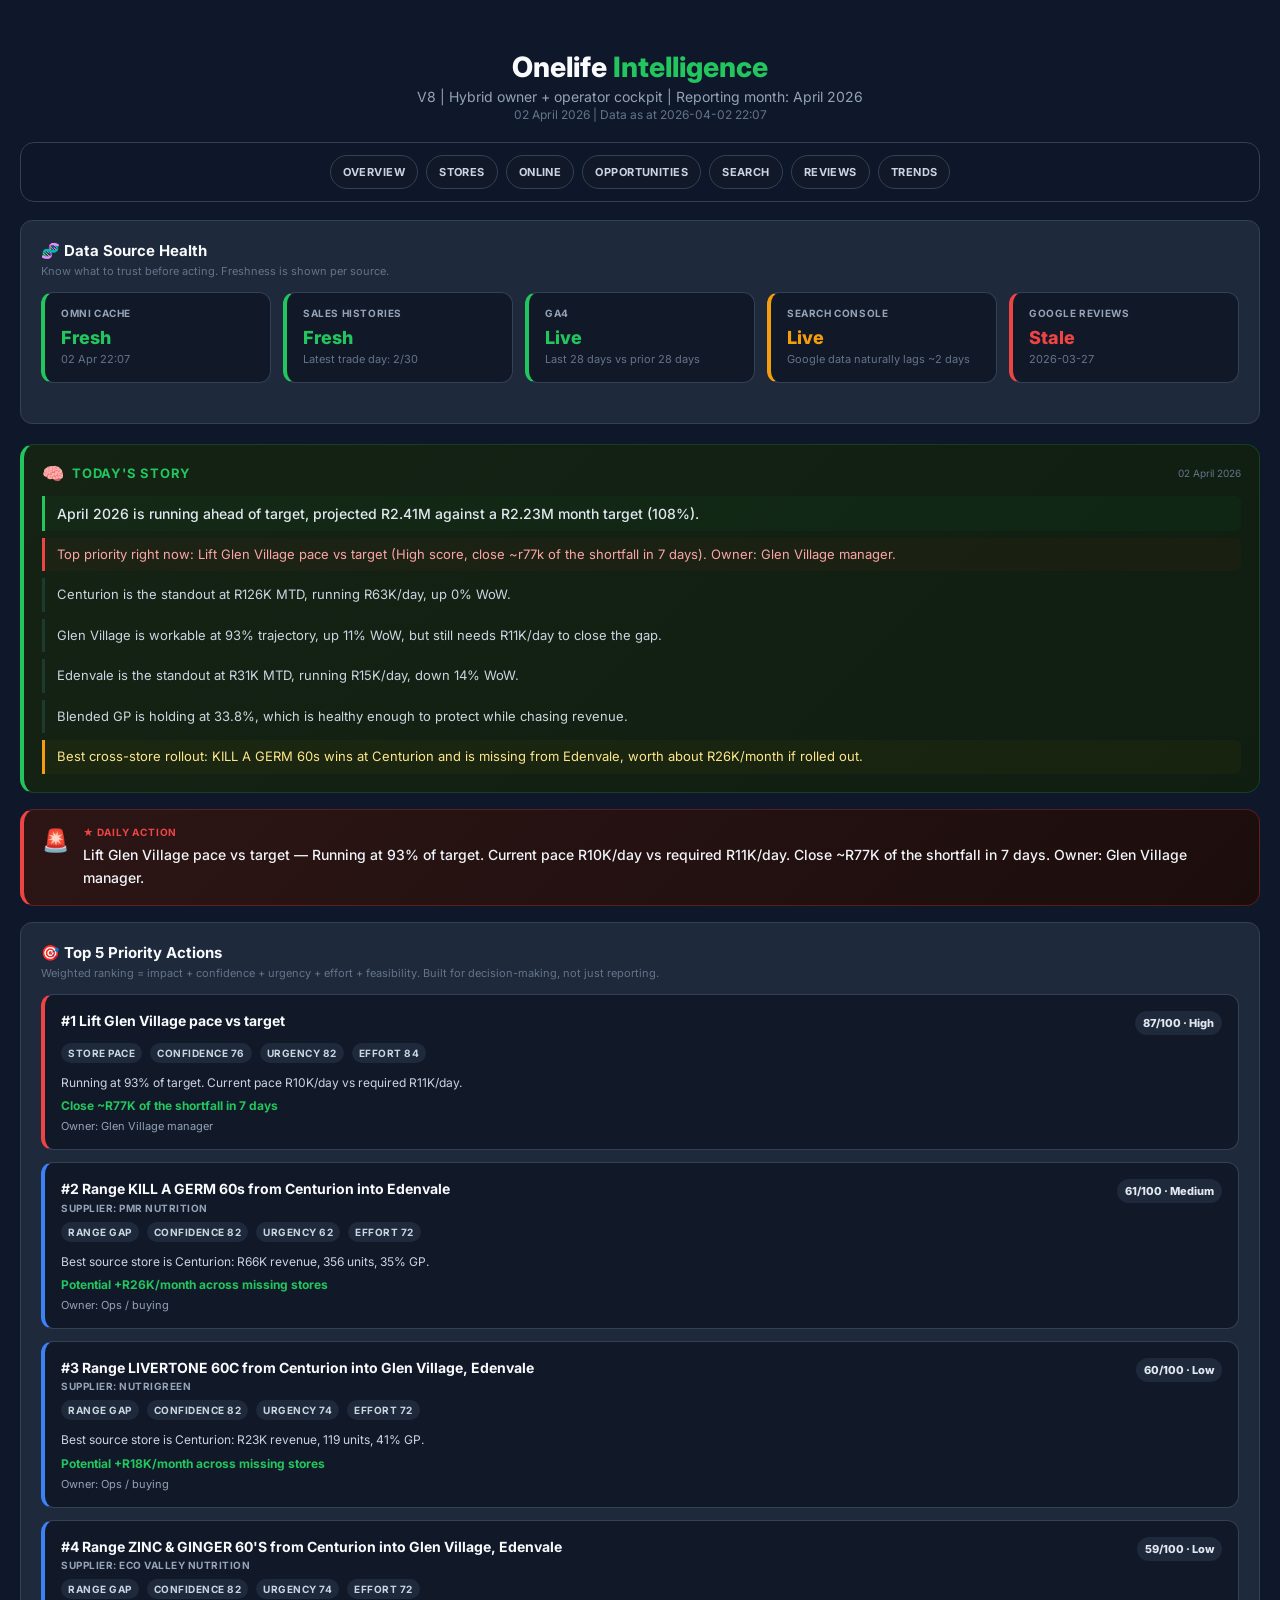
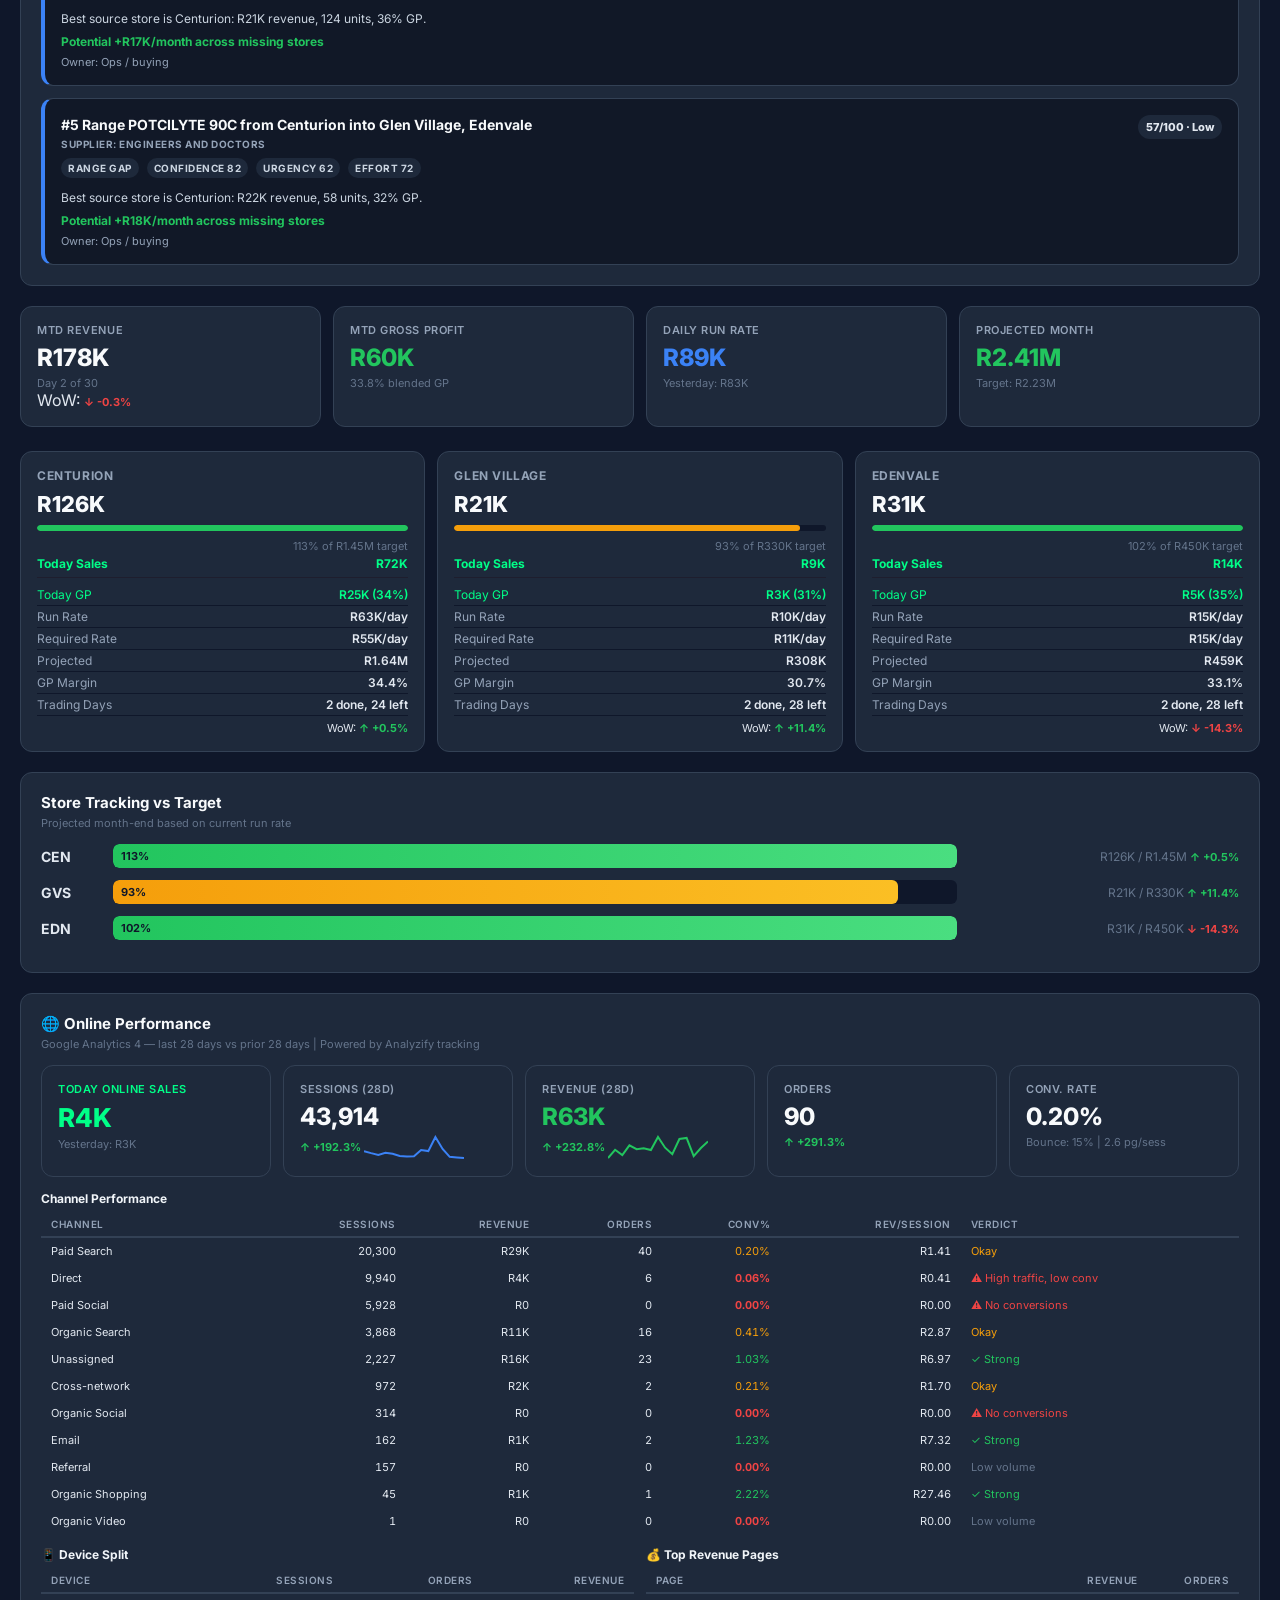
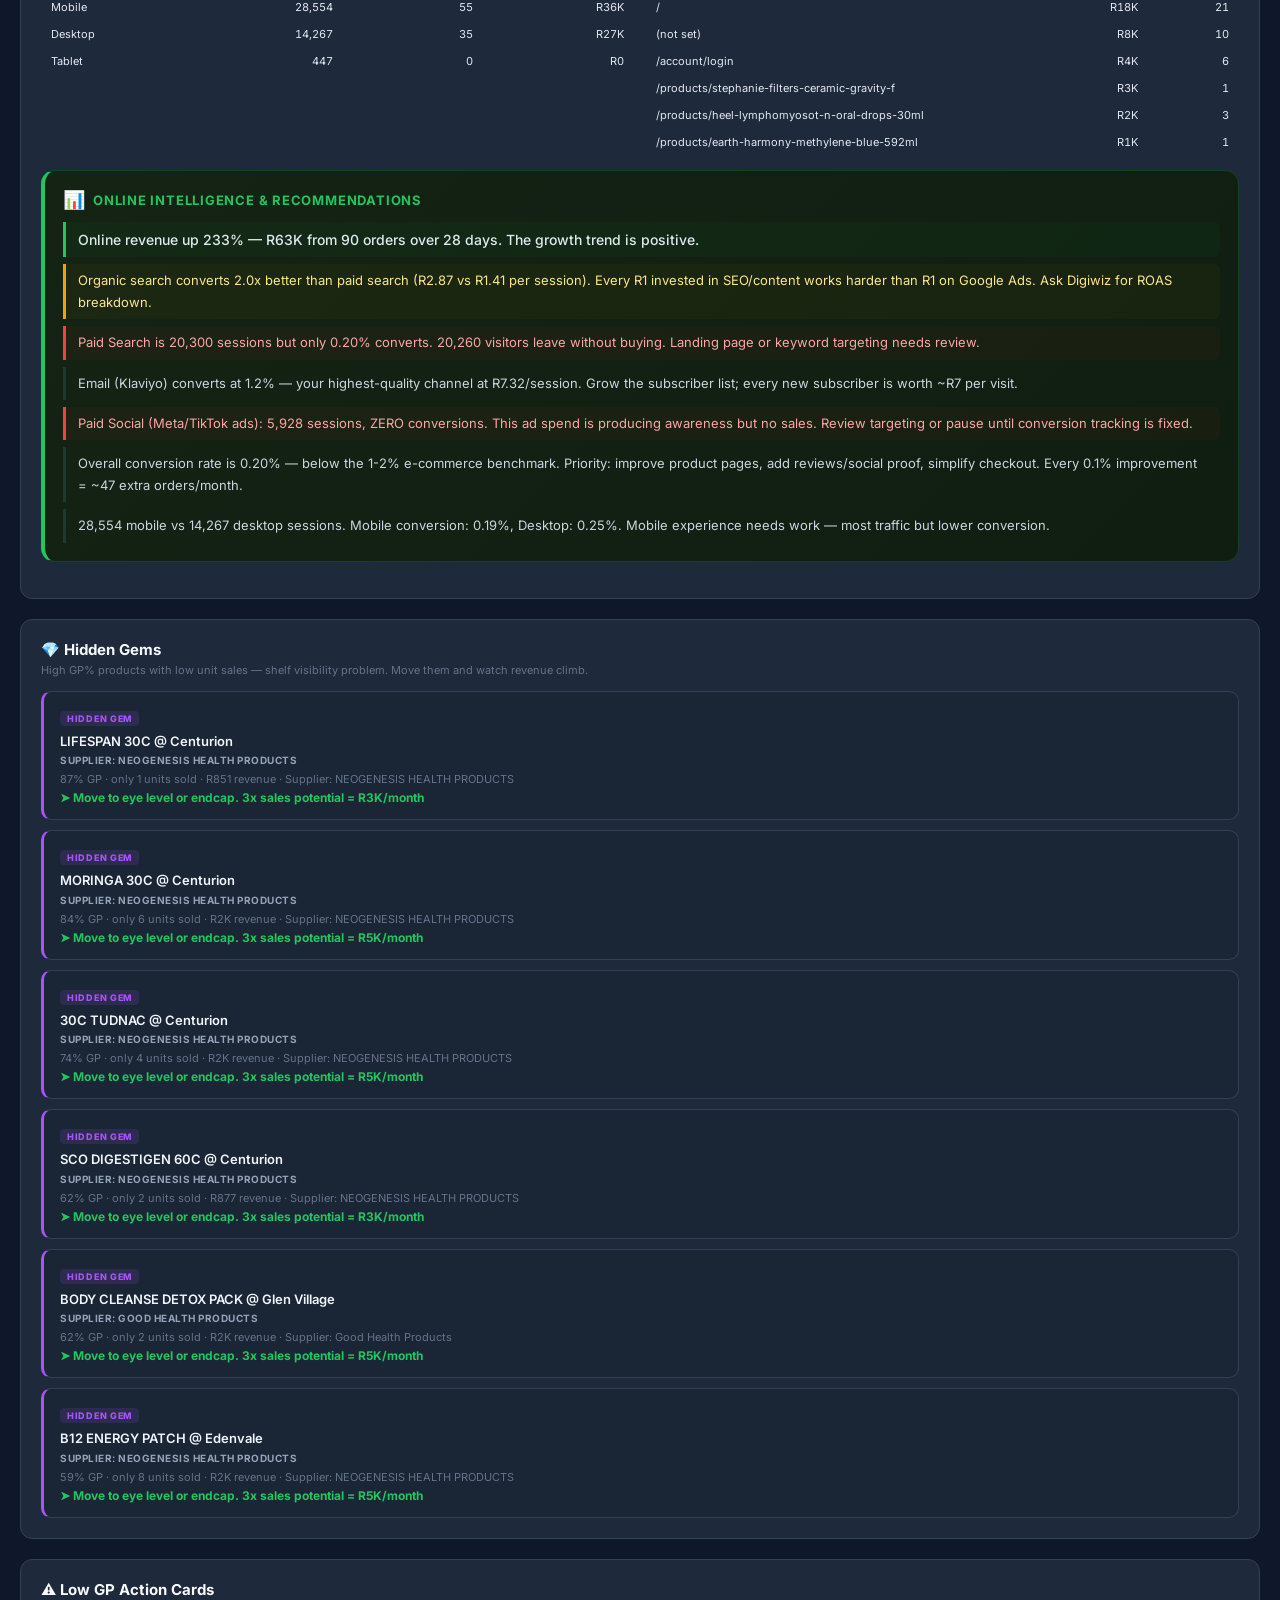
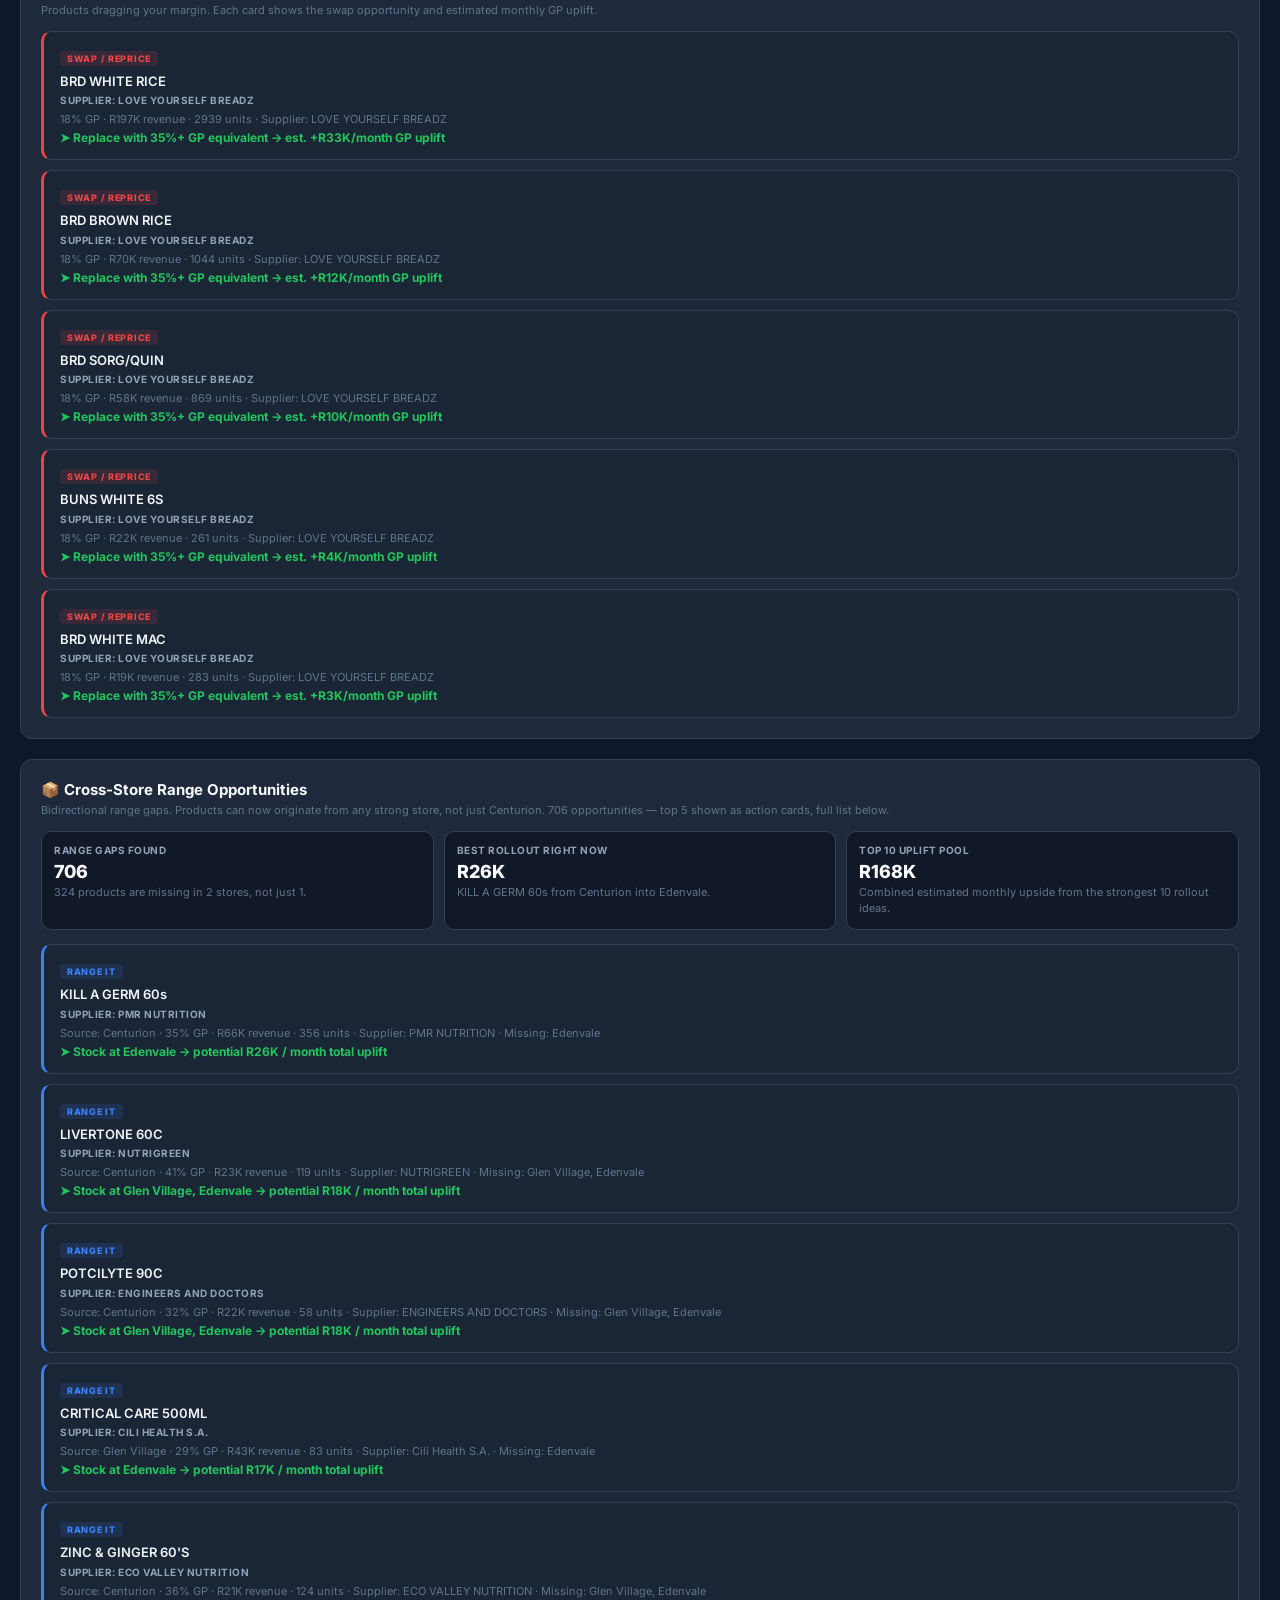
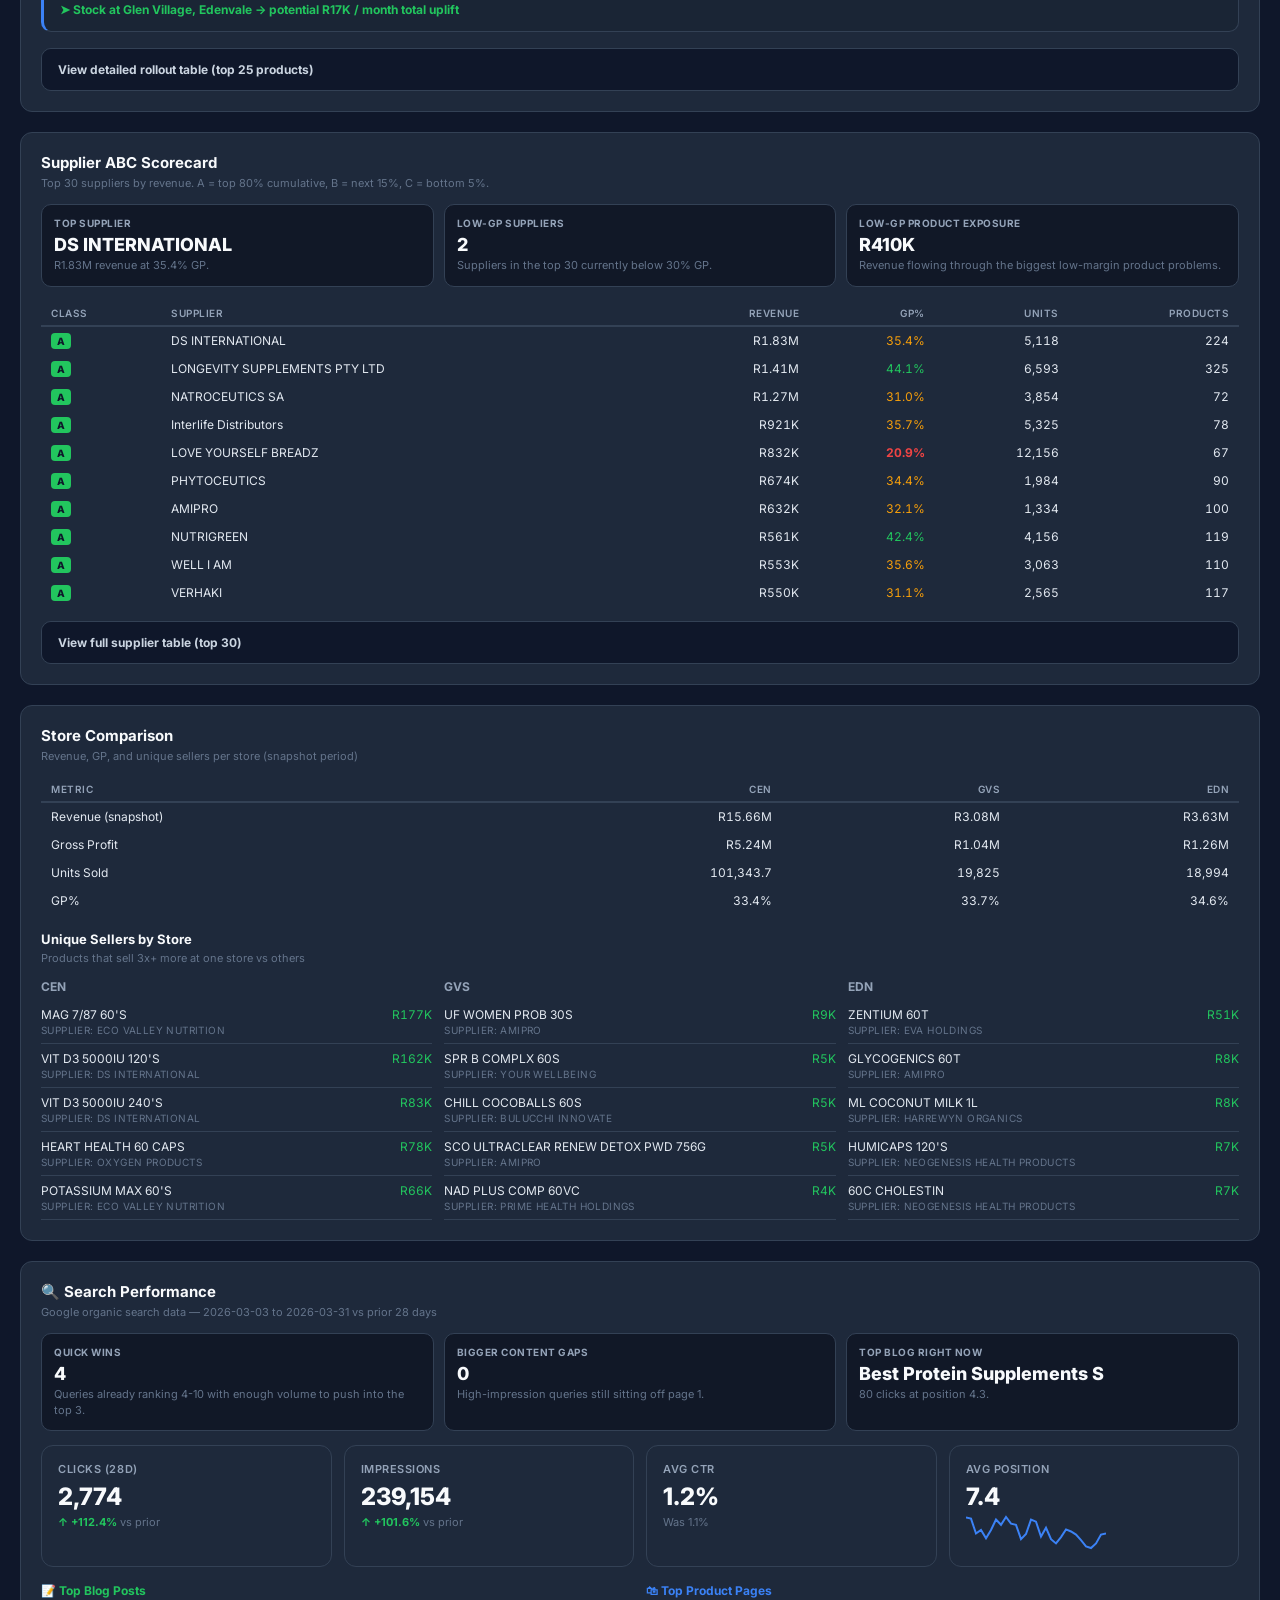
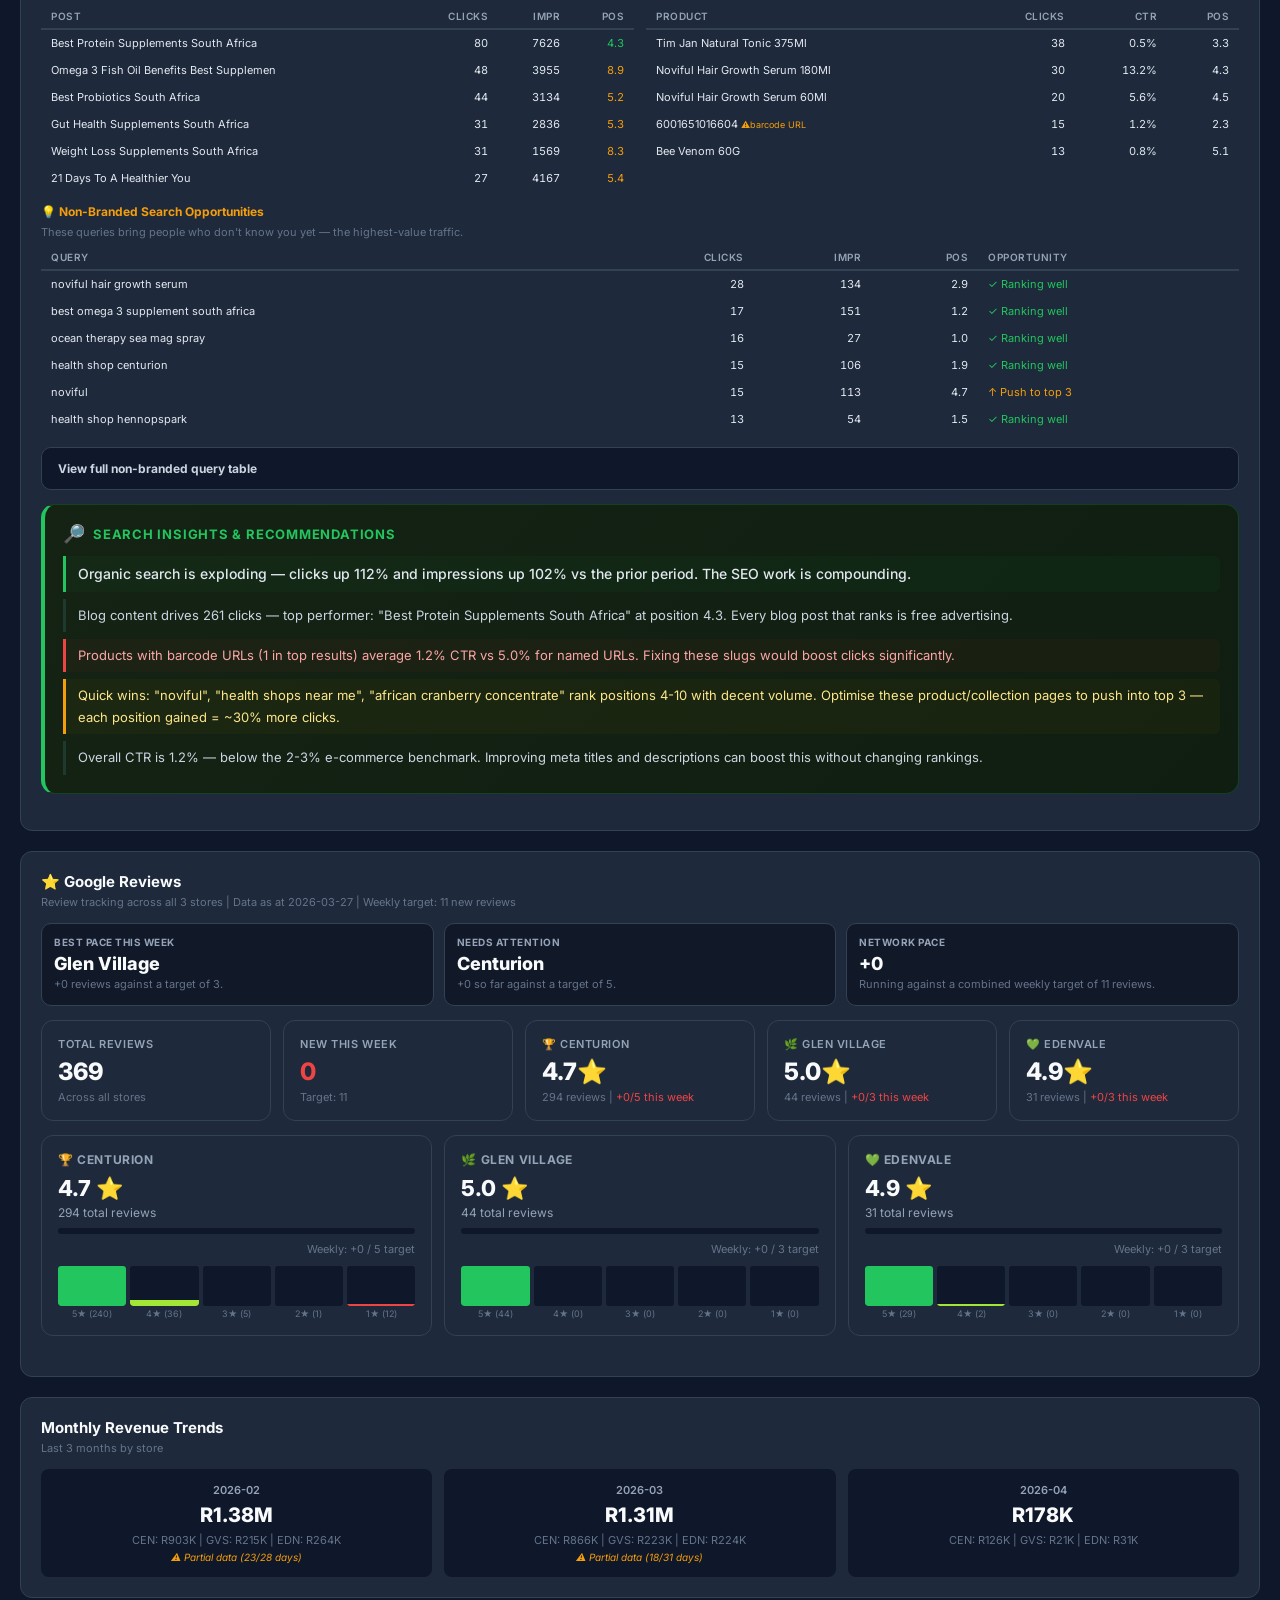
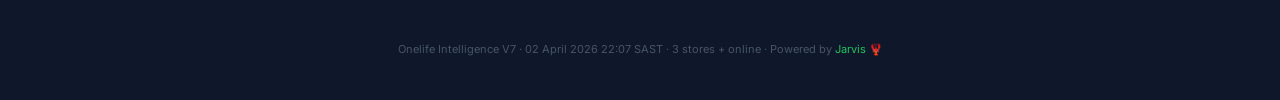
==== commit 7d5a763d: "fix: refresh intelligence dashboard with latest omni data" ====
--- a/v8/index.html
+++ b/v8/index.html
@@ -174,7 +174,7 @@
 </style></head><body><div class="container">
 <header><h1>Onelife <span>Intelligence</span></h1>
 <div class="sub">V8 | Hybrid owner + operator cockpit | Reporting month: April 2026</div>
-<div class="date">02 April 2026 | Data as at 2026-04-01 19:10</div>
+<div class="date">02 April 2026 | Data as at 2026-04-02 22:07</div>
 </header>
 <div class="topnav">
 <a class="jump-btn" href="#overview">Overview</a>
@@ -188,15 +188,15 @@
 <div id="overview" class="section-anchor"></div>
 <div class="card"><h3>&#x1f9ec; Data Source Health</h3><div class="desc">Know what to trust before acting. Freshness is shown per source.</div>
 <div class="source-strip">
-<div class="source-card warn">
+<div class="source-card good">
 <div class="label">Omni Cache</div>
-<div class="status">Lagging</div>
-<div class="note">01 Apr 19:10</div>
-</div>
-<div class="source-card warn">
+<div class="status">Fresh</div>
+<div class="note">02 Apr 22:07</div>
+</div>
+<div class="source-card good">
 <div class="label">Sales Histories</div>
-<div class="status">Lagging</div>
-<div class="note">Latest trade day: 1/30</div>
+<div class="status">Fresh</div>
+<div class="note">Latest trade day: 2/30</div>
 </div>
 <div class="source-card good">
 <div class="label">GA4</div>
@@ -217,46 +217,64 @@
 <div class="story-card">
 <div class="story-header"><span style="font-size:18px">&#x1f9e0;</span><span class="story-title">Today's Story</span><span class="story-date">02 April 2026</span></div>
 <div class="story-sentences">
-<div class="story-sentence lead">April 2026 is running ahead of target, projected R2.26M against a R2.23M month target (101%).</div>
-<div class="story-sentence alert-sentence">Top priority right now: Lift Centurion pace vs target (High score, close ~r391k of the shortfall in 7 days). Owner: Centurion manager.</div>
-<div class="story-sentence">Centurion is workable at 98% trajectory, up 0% WoW, but still needs R56K/day to close the gap.</div>
-<div class="story-sentence">Glen Village is the standout at R12K MTD, running R12K/day, up 11% WoW.</div>
-<div class="story-sentence">Edenvale is the standout at R17K MTD, running R17K/day, down 14% WoW.</div>
-<div class="story-sentence">Blended GP is holding at 33.6%, which is healthy enough to protect while chasing revenue.</div>
+<div class="story-sentence lead">April 2026 is running ahead of target, projected R2.41M against a R2.23M month target (108%).</div>
+<div class="story-sentence alert-sentence">Top priority right now: Lift Glen Village pace vs target (High score, close ~r77k of the shortfall in 7 days). Owner: Glen Village manager.</div>
+<div class="story-sentence">Centurion is the standout at R126K MTD, running R63K/day, up 0% WoW.</div>
+<div class="story-sentence">Glen Village is workable at 93% trajectory, up 11% WoW, but still needs R11K/day to close the gap.</div>
+<div class="story-sentence">Edenvale is the standout at R31K MTD, running R15K/day, down 14% WoW.</div>
+<div class="story-sentence">Blended GP is holding at 33.8%, which is healthy enough to protect while chasing revenue.</div>
 <div class="story-sentence opp-sentence">Best cross-store rollout: KILL A GERM 60s wins at Centurion and is missing from Edenvale, worth about R26K/month if rolled out.</div>
 </div></div>
 <div class="daily-action urgent">
 <div class="da-icon">&#x1f6a8;</div>
 <div class="da-body">
 <div class="da-label">&#x2605; Daily Action</div>
-<div class="da-text">Lift Centurion pace vs target — Running at 98% of target. Current pace R54K/day vs required R56K/day. Close ~R391K of the shortfall in 7 days. Owner: Centurion manager.</div>
+<div class="da-text">Lift Glen Village pace vs target — Running at 93% of target. Current pace R10K/day vs required R11K/day. Close ~R77K of the shortfall in 7 days. Owner: Glen Village manager.</div>
 </div></div>
 <div class="card"><h3>&#x1f3af; Top 5 Priority Actions</h3><div class="desc">Weighted ranking = impact + confidence + urgency + effort + feasibility. Built for decision-making, not just reporting.</div>
 <div class="priority-list">
 <div class="priority-item urgent">
 <div class="priority-head">
 <div>
-<div class="priority-title">#1 Lift Centurion pace vs target</div>
-</div>
-<div class="priority-score">84/100 · High</div>
+<div class="priority-title">#1 Lift Glen Village pace vs target</div>
+</div>
+<div class="priority-score">87/100 · High</div>
 </div>
 <div class="priority-meta">
 <span class="meta-pill">Store pace</span>
 <span class="meta-pill">Confidence 76</span>
-<span class="meta-pill">Urgency 65</span>
+<span class="meta-pill">Urgency 82</span>
 <span class="meta-pill">Effort 84</span>
 </div>
-<div class="priority-summary">Running at 98% of target. Current pace R54K/day vs required R56K/day.</div>
-<div class="priority-impact">Close ~R391K of the shortfall in 7 days</div>
-<div class="priority-owner">Owner: Centurion manager</div>
+<div class="priority-summary">Running at 93% of target. Current pace R10K/day vs required R11K/day.</div>
+<div class="priority-impact">Close ~R77K of the shortfall in 7 days</div>
+<div class="priority-owner">Owner: Glen Village manager</div>
 </div>
 <div class="priority-item opportunity">
 <div class="priority-head">
 <div>
-<div class="priority-title">#2 Range LIVERTONE 60C from Centurion into Glen Village, Edenvale</div>
+<div class="priority-title">#2 Range KILL A GERM 60s from Centurion into Edenvale</div>
+<div class="priority-supplier">Supplier: PMR NUTRITION</div>
+</div>
+<div class="priority-score">61/100 · Medium</div>
+</div>
+<div class="priority-meta">
+<span class="meta-pill">Range gap</span>
+<span class="meta-pill">Confidence 82</span>
+<span class="meta-pill">Urgency 62</span>
+<span class="meta-pill">Effort 72</span>
+</div>
+<div class="priority-summary">Best source store is Centurion: R66K revenue, 356 units, 35% GP.</div>
+<div class="priority-impact">Potential +R26K/month across missing stores</div>
+<div class="priority-owner">Owner: Ops / buying</div>
+</div>
+<div class="priority-item opportunity">
+<div class="priority-head">
+<div>
+<div class="priority-title">#3 Range LIVERTONE 60C from Centurion into Glen Village, Edenvale</div>
 <div class="priority-supplier">Supplier: NUTRIGREEN</div>
 </div>
-<div class="priority-score">53/100 · Low</div>
+<div class="priority-score">60/100 · Low</div>
 </div>
 <div class="priority-meta">
 <span class="meta-pill">Range gap</span>
@@ -271,10 +289,10 @@
 <div class="priority-item opportunity">
 <div class="priority-head">
 <div>
-<div class="priority-title">#3 Range ZINC &amp; GINGER 60'S from Centurion into Glen Village, Edenvale</div>
+<div class="priority-title">#4 Range ZINC &amp; GINGER 60'S from Centurion into Glen Village, Edenvale</div>
 <div class="priority-supplier">Supplier: ECO VALLEY NUTRITION</div>
 </div>
-<div class="priority-score">53/100 · Low</div>
+<div class="priority-score">59/100 · Low</div>
 </div>
 <div class="priority-meta">
 <span class="meta-pill">Range gap</span>
@@ -289,10 +307,10 @@
 <div class="priority-item opportunity">
 <div class="priority-head">
 <div>
-<div class="priority-title">#4 Range KILL A GERM 60s from Centurion into Edenvale</div>
-<div class="priority-supplier">Supplier: PMR NUTRITION</div>
-</div>
-<div class="priority-score">52/100 · Low</div>
+<div class="priority-title">#5 Range POTCILYTE 90C from Centurion into Glen Village, Edenvale</div>
+<div class="priority-supplier">Supplier: ENGINEERS AND DOCTORS</div>
+</div>
+<div class="priority-score">57/100 · Low</div>
 </div>
 <div class="priority-meta">
 <span class="meta-pill">Range gap</span>
@@ -300,24 +318,6 @@
 <span class="meta-pill">Urgency 62</span>
 <span class="meta-pill">Effort 72</span>
 </div>
-<div class="priority-summary">Best source store is Centurion: R66K revenue, 356 units, 35% GP.</div>
-<div class="priority-impact">Potential +R26K/month across missing stores</div>
-<div class="priority-owner">Owner: Ops / buying</div>
-</div>
-<div class="priority-item opportunity">
-<div class="priority-head">
-<div>
-<div class="priority-title">#5 Range POTCILYTE 90C from Centurion into Glen Village, Edenvale</div>
-<div class="priority-supplier">Supplier: ENGINEERS AND DOCTORS</div>
-</div>
-<div class="priority-score">51/100 · Low</div>
-</div>
-<div class="priority-meta">
-<span class="meta-pill">Range gap</span>
-<span class="meta-pill">Confidence 82</span>
-<span class="meta-pill">Urgency 62</span>
-<span class="meta-pill">Effort 72</span>
-</div>
 <div class="priority-summary">Best source store is Centurion: R22K revenue, 58 units, 32% GP.</div>
 <div class="priority-impact">Potential +R18K/month across missing stores</div>
 <div class="priority-owner">Owner: Ops / buying</div>
@@ -326,90 +326,90 @@
 </div>
 <div id="stores" class="section-anchor"></div>
 <div class="kpi-strip">
-<div class="kpi"><div class="label">MTD Revenue</div><div class="val">R83K</div><div class="note">Day 1 of 30</div><div class="wow">WoW: <span style="color:#ef4444;font-size:11px;font-weight:700">↓&nbsp;-0.3%</span></div></div>
-<div class="kpi"><div class="label">MTD Gross Profit</div><div class="val green">R28K</div><div class="note">33.6% blended GP</div></div>
-<div class="kpi"><div class="label">Daily Run Rate</div><div class="val blue">R83K</div><div class="note">Yesterday: R0</div></div>
-<div class="kpi"><div class="label">Projected Month</div><div class="val green">R2.26M</div><div class="note">Target: R2.23M</div></div>
+<div class="kpi"><div class="label">MTD Revenue</div><div class="val">R178K</div><div class="note">Day 2 of 30</div><div class="wow">WoW: <span style="color:#ef4444;font-size:11px;font-weight:700">↓&nbsp;-0.3%</span></div></div>
+<div class="kpi"><div class="label">MTD Gross Profit</div><div class="val green">R60K</div><div class="note">33.8% blended GP</div></div>
+<div class="kpi"><div class="label">Daily Run Rate</div><div class="val blue">R89K</div><div class="note">Yesterday: R83K</div></div>
+<div class="kpi"><div class="label">Projected Month</div><div class="val green">R2.41M</div><div class="note">Target: R2.23M</div></div>
 </div>
 <div class="store-grid">
 <div class="store-card">
 <div class="sname">Centurion</div>
-<div class="srev">R54K</div>
-<div class="bar-mini"><div class="bar-fill ok" style="width:98%"></div></div>
-<div class="spct">98% of R1.45M target</div>
-<div class="srow" style="border-bottom:1px solid #1e1e2e;padding-bottom:6px;margin-bottom:6px"><span style="color:#00ff88;font-weight:700">Yesterday Sales</span><span class="sv" style="color:#00ff88;font-weight:700">R54K</span></div>
-<div class="srow"><span style="color:#00ff88">Yesterday GP</span><span class="sv" style="color:#00ff88">R19K (35%)</span></div>
-<div class="srow"><span>Run Rate</span><span class="sv">R54K/day</span></div>
-<div class="srow"><span>Required Rate</span><span class="sv highlight">R56K/day</span></div>
-<div class="srow"><span>Projected</span><span class="sv">R1.41M</span></div>
-<div class="srow"><span>GP Margin</span><span class="sv">34.7%</span></div>
-<div class="srow"><span>Trading Days</span><span class="sv">1 done, 25 left</span></div>
+<div class="srev">R126K</div>
+<div class="bar-mini"><div class="bar-fill ok" style="width:100%"></div></div>
+<div class="spct">113% of R1.45M target</div>
+<div class="srow" style="border-bottom:1px solid #1e1e2e;padding-bottom:6px;margin-bottom:6px"><span style="color:#00ff88;font-weight:700">Today Sales</span><span class="sv" style="color:#00ff88;font-weight:700">R72K</span></div>
+<div class="srow"><span style="color:#00ff88">Today GP</span><span class="sv" style="color:#00ff88">R25K (34%)</span></div>
+<div class="srow"><span>Run Rate</span><span class="sv">R63K/day</span></div>
+<div class="srow"><span>Required Rate</span><span class="sv highlight">R55K/day</span></div>
+<div class="srow"><span>Projected</span><span class="sv">R1.64M</span></div>
+<div class="srow"><span>GP Margin</span><span class="sv">34.4%</span></div>
+<div class="srow"><span>Trading Days</span><span class="sv">2 done, 24 left</span></div>
 <div class="store-wow">WoW: <span style="color:#22c55e;font-size:11px;font-weight:700">↑&nbsp;+0.5%</span></div>
 </div>
 <div class="store-card">
 <div class="sname">Glen Village</div>
-<div class="srev">R12K</div>
-<div class="bar-mini"><div class="bar-fill ok" style="width:100%"></div></div>
-<div class="spct">105% of R330K target</div>
-<div class="srow" style="border-bottom:1px solid #1e1e2e;padding-bottom:6px;margin-bottom:6px"><span style="color:#00ff88;font-weight:700">Yesterday Sales</span><span class="sv" style="color:#00ff88;font-weight:700">R12K</span></div>
-<div class="srow"><span style="color:#00ff88">Yesterday GP</span><span class="sv" style="color:#00ff88">R4K (31%)</span></div>
-<div class="srow"><span>Run Rate</span><span class="sv">R12K/day</span></div>
-<div class="srow"><span>Required Rate</span><span class="sv highlight">R11K/day</span></div>
-<div class="srow"><span>Projected</span><span class="sv">R348K</span></div>
-<div class="srow"><span>GP Margin</span><span class="sv">30.5%</span></div>
-<div class="srow"><span>Trading Days</span><span class="sv">1 done, 29 left</span></div>
+<div class="srev">R21K</div>
+<div class="bar-mini"><div class="bar-fill warn" style="width:93%"></div></div>
+<div class="spct">93% of R330K target</div>
+<div class="srow" style="border-bottom:1px solid #1e1e2e;padding-bottom:6px;margin-bottom:6px"><span style="color:#00ff88;font-weight:700">Today Sales</span><span class="sv" style="color:#00ff88;font-weight:700">R9K</span></div>
+<div class="srow"><span style="color:#00ff88">Today GP</span><span class="sv" style="color:#00ff88">R3K (31%)</span></div>
+<div class="srow"><span>Run Rate</span><span class="sv">R10K/day</span></div>
+<div class="srow"><span>Required Rate</span><span class="sv ">R11K/day</span></div>
+<div class="srow"><span>Projected</span><span class="sv">R308K</span></div>
+<div class="srow"><span>GP Margin</span><span class="sv">30.7%</span></div>
+<div class="srow"><span>Trading Days</span><span class="sv">2 done, 28 left</span></div>
 <div class="store-wow">WoW: <span style="color:#22c55e;font-size:11px;font-weight:700">↑&nbsp;+11.4%</span></div>
 </div>
 <div class="store-card">
 <div class="sname">Edenvale</div>
-<div class="srev">R17K</div>
+<div class="srev">R31K</div>
 <div class="bar-mini"><div class="bar-fill ok" style="width:100%"></div></div>
-<div class="spct">111% of R450K target</div>
-<div class="srow" style="border-bottom:1px solid #1e1e2e;padding-bottom:6px;margin-bottom:6px"><span style="color:#00ff88;font-weight:700">Yesterday Sales</span><span class="sv" style="color:#00ff88;font-weight:700">R17K</span></div>
-<div class="srow"><span style="color:#00ff88">Yesterday GP</span><span class="sv" style="color:#00ff88">R5K (32%)</span></div>
-<div class="srow"><span>Run Rate</span><span class="sv">R17K/day</span></div>
+<div class="spct">102% of R450K target</div>
+<div class="srow" style="border-bottom:1px solid #1e1e2e;padding-bottom:6px;margin-bottom:6px"><span style="color:#00ff88;font-weight:700">Today Sales</span><span class="sv" style="color:#00ff88;font-weight:700">R14K</span></div>
+<div class="srow"><span style="color:#00ff88">Today GP</span><span class="sv" style="color:#00ff88">R5K (35%)</span></div>
+<div class="srow"><span>Run Rate</span><span class="sv">R15K/day</span></div>
 <div class="srow"><span>Required Rate</span><span class="sv highlight">R15K/day</span></div>
-<div class="srow"><span>Projected</span><span class="sv">R500K</span></div>
-<div class="srow"><span>GP Margin</span><span class="sv">31.9%</span></div>
-<div class="srow"><span>Trading Days</span><span class="sv">1 done, 29 left</span></div>
+<div class="srow"><span>Projected</span><span class="sv">R459K</span></div>
+<div class="srow"><span>GP Margin</span><span class="sv">33.1%</span></div>
+<div class="srow"><span>Trading Days</span><span class="sv">2 done, 28 left</span></div>
 <div class="store-wow">WoW: <span style="color:#ef4444;font-size:11px;font-weight:700">↓&nbsp;-14.3%</span></div>
 </div>
 </div>
 <div class="card"><h3>Store Tracking vs Target</h3><div class="desc">Projected month-end based on current run rate</div>
 <div class="progress-row"><div class="sn">CEN</div>
-<div class="bar-wrap"><div class="bar ok" style="width:98%">98%</div></div>
+<div class="bar-wrap"><div class="bar ok" style="width:100%">113%</div></div>
 <div class="spark"></div>
-<div class="tgt">R54K / R1.45M <span style="color:#22c55e;font-size:11px;font-weight:700">↑&nbsp;+0.5%</span></div></div>
+<div class="tgt">R126K / R1.45M <span style="color:#22c55e;font-size:11px;font-weight:700">↑&nbsp;+0.5%</span></div></div>
 <div class="progress-row"><div class="sn">GVS</div>
-<div class="bar-wrap"><div class="bar ok" style="width:100%">105%</div></div>
+<div class="bar-wrap"><div class="bar warn" style="width:93%">93%</div></div>
 <div class="spark"></div>
-<div class="tgt">R12K / R330K <span style="color:#22c55e;font-size:11px;font-weight:700">↑&nbsp;+11.4%</span></div></div>
+<div class="tgt">R21K / R330K <span style="color:#22c55e;font-size:11px;font-weight:700">↑&nbsp;+11.4%</span></div></div>
 <div class="progress-row"><div class="sn">EDN</div>
-<div class="bar-wrap"><div class="bar ok" style="width:100%">111%</div></div>
+<div class="bar-wrap"><div class="bar ok" style="width:100%">102%</div></div>
 <div class="spark"></div>
-<div class="tgt">R17K / R450K <span style="color:#ef4444;font-size:11px;font-weight:700">↓&nbsp;-14.3%</span></div></div>
+<div class="tgt">R31K / R450K <span style="color:#ef4444;font-size:11px;font-weight:700">↓&nbsp;-14.3%</span></div></div>
 </div>
 <div id="online" class="section-anchor"></div>
 <div class="card"><h3>&#x1f310; Online Performance</h3>
 <div class="desc">Google Analytics 4 — last 28 days vs prior 28 days | Powered by Analyzify tracking</div>
 <div class="kpi-strip" style="margin-bottom:14px">
-<div class="kpi"><div class="label" style="color:#00ff88">Today Online Sales</div><div class="val" style="color:#00ff88;font-size:26px">R749</div><div class="note">Yesterday: R3K</div></div>
-<div class="kpi"><div class="label">Sessions (28d)</div><div class="val">43,467</div><div class="note"><span style="color:#22c55e;font-size:11px;font-weight:700">↑&nbsp;+189.3%</span> <svg width="100" height="25" style="vertical-align:middle"><polyline points="0.0,14.7 7.1,16.6 14.3,18.2 21.4,16.2 28.6,17.1 35.7,19.2 42.9,19.5 50.0,19.4 57.1,13.8 64.3,14.8 71.4,2.0 78.6,12.8 85.7,19.9 92.9,20.5 100.0,23.0" fill="none" stroke="#3b82f6" stroke-width="2"/></svg></div></div>
-<div class="kpi"><div class="label">Revenue (28d)</div><div class="val green">R60K</div><div class="note"><span style="color:#22c55e;font-size:11px;font-weight:700">↑&nbsp;+214.1%</span> <svg width="100" height="25" style="vertical-align:middle"><polyline points="0.0,23.0 7.1,14.8 14.3,20.1 21.4,10.3 28.6,14.2 35.7,13.3 42.9,15.0 50.0,2.0 57.1,12.7 64.3,19.2 71.4,4.0 78.6,2.9 85.7,21.2 92.9,13.0 100.0,20.1" fill="none" stroke="#22c55e" stroke-width="2"/></svg></div></div>
-<div class="kpi"><div class="label">Orders</div><div class="val">86</div><div class="note"><span style="color:#22c55e;font-size:11px;font-weight:700">↑&nbsp;+273.9%</span></div></div>
+<div class="kpi"><div class="label" style="color:#00ff88">Today Online Sales</div><div class="val" style="color:#00ff88;font-size:26px">R4K</div><div class="note">Yesterday: R3K</div></div>
+<div class="kpi"><div class="label">Sessions (28d)</div><div class="val">43,914</div><div class="note"><span style="color:#22c55e;font-size:11px;font-weight:700">↑&nbsp;+192.3%</span> <svg width="100" height="25" style="vertical-align:middle"><polyline points="0.0,16.1 7.1,18.1 14.3,19.9 21.4,17.7 28.6,18.7 35.7,21.0 42.9,21.4 50.0,21.2 57.1,15.1 64.3,16.1 71.4,2.0 78.6,13.9 85.7,21.8 92.9,22.4 100.0,23.0" fill="none" stroke="#3b82f6" stroke-width="2"/></svg></div></div>
+<div class="kpi"><div class="label">Revenue (28d)</div><div class="val green">R63K</div><div class="note"><span style="color:#22c55e;font-size:11px;font-weight:700">↑&nbsp;+232.8%</span> <svg width="100" height="25" style="vertical-align:middle"><polyline points="0.0,23.0 7.1,14.8 14.3,20.1 21.4,10.3 28.6,14.2 35.7,13.3 42.9,15.0 50.0,2.0 57.1,12.7 64.3,19.2 71.4,4.0 78.6,2.9 85.7,21.2 92.9,13.0 100.0,6.4" fill="none" stroke="#22c55e" stroke-width="2"/></svg></div></div>
+<div class="kpi"><div class="label">Orders</div><div class="val">90</div><div class="note"><span style="color:#22c55e;font-size:11px;font-weight:700">↑&nbsp;+291.3%</span></div></div>
 <div class="kpi"><div class="label">Conv. Rate</div><div class="val">0.20%</div><div class="note">Bounce: 15% | 2.6 pg/sess</div></div>
 </div>
 <h4 style="color:#f1f5f9;font-size:12px;margin-bottom:6px">Channel Performance</h4>
 <table style="font-size:11px"><thead><tr><th>Channel</th><th class="num">Sessions</th><th class="num">Revenue</th><th class="num">Orders</th><th class="num">Conv%</th><th class="num">Rev/Session</th><th>Verdict</th></tr></thead><tbody>
-<tr><td>Paid Search</td><td class="num">20,257</td><td class="num">R29K</td><td class="num">40</td><td class="num gpm">0.20%</td><td class="num">R1.41</td><td><span style="color:#f59e0b">Okay</span></td></tr>
-<tr><td>Direct</td><td class="num">9,897</td><td class="num">R4K</td><td class="num">6</td><td class="num gpl">0.06%</td><td class="num">R0.41</td><td><span style="color:#ef4444">&#x26a0; High traffic, low conv</span></td></tr>
-<tr><td>Paid Social</td><td class="num">5,925</td><td class="num">R0</td><td class="num">0</td><td class="num gpl">0.00%</td><td class="num">R0.00</td><td><span style="color:#ef4444">&#x26a0; No conversions</span></td></tr>
-<tr><td>Organic Search</td><td class="num">3,832</td><td class="num">R11K</td><td class="num">16</td><td class="num gpm">0.42%</td><td class="num">R2.90</td><td><span style="color:#f59e0b">Okay</span></td></tr>
-<tr><td>Unassigned</td><td class="num">2,050</td><td class="num">R12K</td><td class="num">19</td><td class="num gph">0.93%</td><td class="num">R5.83</td><td><span style="color:#22c55e">&#x2713; Strong</span></td></tr>
-<tr><td>Cross-network</td><td class="num">833</td><td class="num">R2K</td><td class="num">2</td><td class="num gpm">0.24%</td><td class="num">R1.98</td><td><span style="color:#f59e0b">Okay</span></td></tr>
-<tr><td>Organic Social</td><td class="num">311</td><td class="num">R0</td><td class="num">0</td><td class="num gpl">0.00%</td><td class="num">R0.00</td><td><span style="color:#ef4444">&#x26a0; No conversions</span></td></tr>
-<tr><td>Email</td><td class="num">160</td><td class="num">R1K</td><td class="num">2</td><td class="num gph">1.25%</td><td class="num">R7.42</td><td><span style="color:#22c55e">&#x2713; Strong</span></td></tr>
-<tr><td>Referral</td><td class="num">156</td><td class="num">R0</td><td class="num">0</td><td class="num gpl">0.00%</td><td class="num">R0.00</td><td><span style="color:#64748b">Low volume</span></td></tr>
+<tr><td>Paid Search</td><td class="num">20,300</td><td class="num">R29K</td><td class="num">40</td><td class="num gpm">0.20%</td><td class="num">R1.41</td><td><span style="color:#f59e0b">Okay</span></td></tr>
+<tr><td>Direct</td><td class="num">9,940</td><td class="num">R4K</td><td class="num">6</td><td class="num gpl">0.06%</td><td class="num">R0.41</td><td><span style="color:#ef4444">&#x26a0; High traffic, low conv</span></td></tr>
+<tr><td>Paid Social</td><td class="num">5,928</td><td class="num">R0</td><td class="num">0</td><td class="num gpl">0.00%</td><td class="num">R0.00</td><td><span style="color:#ef4444">&#x26a0; No conversions</span></td></tr>
+<tr><td>Organic Search</td><td class="num">3,868</td><td class="num">R11K</td><td class="num">16</td><td class="num gpm">0.41%</td><td class="num">R2.87</td><td><span style="color:#f59e0b">Okay</span></td></tr>
+<tr><td>Unassigned</td><td class="num">2,227</td><td class="num">R16K</td><td class="num">23</td><td class="num gph">1.03%</td><td class="num">R6.97</td><td><span style="color:#22c55e">&#x2713; Strong</span></td></tr>
+<tr><td>Cross-network</td><td class="num">972</td><td class="num">R2K</td><td class="num">2</td><td class="num gpm">0.21%</td><td class="num">R1.70</td><td><span style="color:#f59e0b">Okay</span></td></tr>
+<tr><td>Organic Social</td><td class="num">314</td><td class="num">R0</td><td class="num">0</td><td class="num gpl">0.00%</td><td class="num">R0.00</td><td><span style="color:#ef4444">&#x26a0; No conversions</span></td></tr>
+<tr><td>Email</td><td class="num">162</td><td class="num">R1K</td><td class="num">2</td><td class="num gph">1.23%</td><td class="num">R7.32</td><td><span style="color:#22c55e">&#x2713; Strong</span></td></tr>
+<tr><td>Referral</td><td class="num">157</td><td class="num">R0</td><td class="num">0</td><td class="num gpl">0.00%</td><td class="num">R0.00</td><td><span style="color:#64748b">Low volume</span></td></tr>
 <tr><td>Organic Shopping</td><td class="num">45</td><td class="num">R1K</td><td class="num">1</td><td class="num gph">2.22%</td><td class="num">R27.46</td><td><span style="color:#22c55e">&#x2713; Strong</span></td></tr>
 <tr><td>Organic Video</td><td class="num">1</td><td class="num">R0</td><td class="num">0</td><td class="num gpl">0.00%</td><td class="num">R0.00</td><td><span style="color:#64748b">Low volume</span></td></tr>
 </tbody></table>
@@ -417,31 +417,31 @@
 <div>
 <h4 style="color:#f1f5f9;font-size:12px;margin-bottom:6px">&#x1f4f1; Device Split</h4>
 <table style="font-size:11px"><thead><tr><th>Device</th><th class="num">Sessions</th><th class="num">Orders</th><th class="num">Revenue</th></tr></thead><tbody>
-<tr><td>Mobile</td><td class="num">28,352</td><td class="num">52</td><td class="num">R35K</td></tr>
-<tr><td>Desktop</td><td class="num">14,206</td><td class="num">34</td><td class="num">R25K</td></tr>
-<tr><td>Tablet</td><td class="num">446</td><td class="num">0</td><td class="num">R0</td></tr>
+<tr><td>Mobile</td><td class="num">28,554</td><td class="num">55</td><td class="num">R36K</td></tr>
+<tr><td>Desktop</td><td class="num">14,267</td><td class="num">35</td><td class="num">R27K</td></tr>
+<tr><td>Tablet</td><td class="num">447</td><td class="num">0</td><td class="num">R0</td></tr>
 </tbody></table></div>
 <div>
 <h4 style="color:#f1f5f9;font-size:12px;margin-bottom:6px">&#x1f4b0; Top Revenue Pages</h4>
 <table style="font-size:11px"><thead><tr><th>Page</th><th class="num">Revenue</th><th class="num">Orders</th></tr></thead><tbody>
 <tr><td>/</td><td class="num">R18K</td><td class="num">21</td></tr>
 <tr><td>(not set)</td><td class="num">R8K</td><td class="num">10</td></tr>
+<tr><td>/account/login</td><td class="num">R4K</td><td class="num">6</td></tr>
 <tr><td>/products/stephanie-filters-ceramic-gravity-f</td><td class="num">R3K</td><td class="num">1</td></tr>
 <tr><td>/products/heel-lymphomyosot-n-oral-drops-30ml</td><td class="num">R2K</td><td class="num">3</td></tr>
-<tr><td>/account/login</td><td class="num">R2K</td><td class="num">5</td></tr>
 <tr><td>/products/earth-harmony-methylene-blue-592ml</td><td class="num">R1K</td><td class="num">1</td></tr>
 </tbody></table></div>
 </div>
 <div class="story-card" style="margin-top:14px">
 <div class="story-header"><span style="font-size:18px">&#x1f4ca;</span><span class="story-title">Online Intelligence &amp; Recommendations</span></div>
 <div class="story-sentences">
-<div class="story-sentence lead">Online revenue up 214% — R60K from 86 orders over 28 days. The growth trend is positive.</div>
-<div class="story-sentence opp-sentence">Organic search converts 2.1x better than paid search (R2.90 vs R1.41 per session). Every R1 invested in SEO/content works harder than R1 on Google Ads. Ask Digiwiz for ROAS breakdown.</div>
-<div class="story-sentence alert-sentence">Paid Search is 20,257 sessions but only 0.20% converts. 20,217 visitors leave without buying. Landing page or keyword targeting needs review.</div>
-<div class="story-sentence">Email (Klaviyo) converts at 1.2% — your highest-quality channel at R7.42/session. Grow the subscriber list; every new subscriber is worth ~R7 per visit.</div>
-<div class="story-sentence alert-sentence">Paid Social (Meta/TikTok ads): 5,925 sessions, ZERO conversions. This ad spend is producing awareness but no sales. Review targeting or pause until conversion tracking is fixed.</div>
-<div class="story-sentence">Overall conversion rate is 0.20% — below the 1-2% e-commerce benchmark. Priority: improve product pages, add reviews/social proof, simplify checkout. Every 0.1% improvement = ~46 extra orders/month.</div>
-<div class="story-sentence">28,352 mobile vs 14,206 desktop sessions. Mobile conversion: 0.18%, Desktop: 0.24%. Mobile experience needs work — most traffic but lower conversion.</div>
+<div class="story-sentence lead">Online revenue up 233% — R63K from 90 orders over 28 days. The growth trend is positive.</div>
+<div class="story-sentence opp-sentence">Organic search converts 2.0x better than paid search (R2.87 vs R1.41 per session). Every R1 invested in SEO/content works harder than R1 on Google Ads. Ask Digiwiz for ROAS breakdown.</div>
+<div class="story-sentence alert-sentence">Paid Search is 20,300 sessions but only 0.20% converts. 20,260 visitors leave without buying. Landing page or keyword targeting needs review.</div>
+<div class="story-sentence">Email (Klaviyo) converts at 1.2% — your highest-quality channel at R7.32/session. Grow the subscriber list; every new subscriber is worth ~R7 per visit.</div>
+<div class="story-sentence alert-sentence">Paid Social (Meta/TikTok ads): 5,928 sessions, ZERO conversions. This ad spend is producing awareness but no sales. Review targeting or pause until conversion tracking is fixed.</div>
+<div class="story-sentence">Overall conversion rate is 0.20% — below the 1-2% e-commerce benchmark. Priority: improve product pages, add reviews/social proof, simplify checkout. Every 0.1% improvement = ~47 extra orders/month.</div>
+<div class="story-sentence">28,554 mobile vs 14,267 desktop sessions. Mobile conversion: 0.19%, Desktop: 0.25%. Mobile experience needs work — most traffic but lower conversion.</div>
 </div></div>
 </div>
 <div id="opportunities" class="section-anchor"></div>
@@ -807,9 +807,9 @@
 <div class="bd">CEN: R866K | GVS: R223K | EDN: R224K</div>
 <div class="incomplete">&#x26a0; Partial data (18/31 days)</div>
 </div>
-<div class="mcard"><div class="mo">2026-04</div><div class="tot">R83K</div>
-<div class="bd">CEN: R54K | GVS: R12K | EDN: R17K</div>
+<div class="mcard"><div class="mo">2026-04</div><div class="tot">R178K</div>
+<div class="bd">CEN: R126K | GVS: R21K | EDN: R31K</div>
 </div>
 </div></div>
-<footer>Onelife Intelligence V7 &middot; 02 April 2026 16:41 SAST &middot; 3 stores + online &middot; Powered by <span class="lo">Jarvis</span> &#x1f99e;</footer>
+<footer>Onelife Intelligence V7 &middot; 02 April 2026 22:07 SAST &middot; 3 stores + online &middot; Powered by <span class="lo">Jarvis</span> &#x1f99e;</footer>
 </div></body></html>
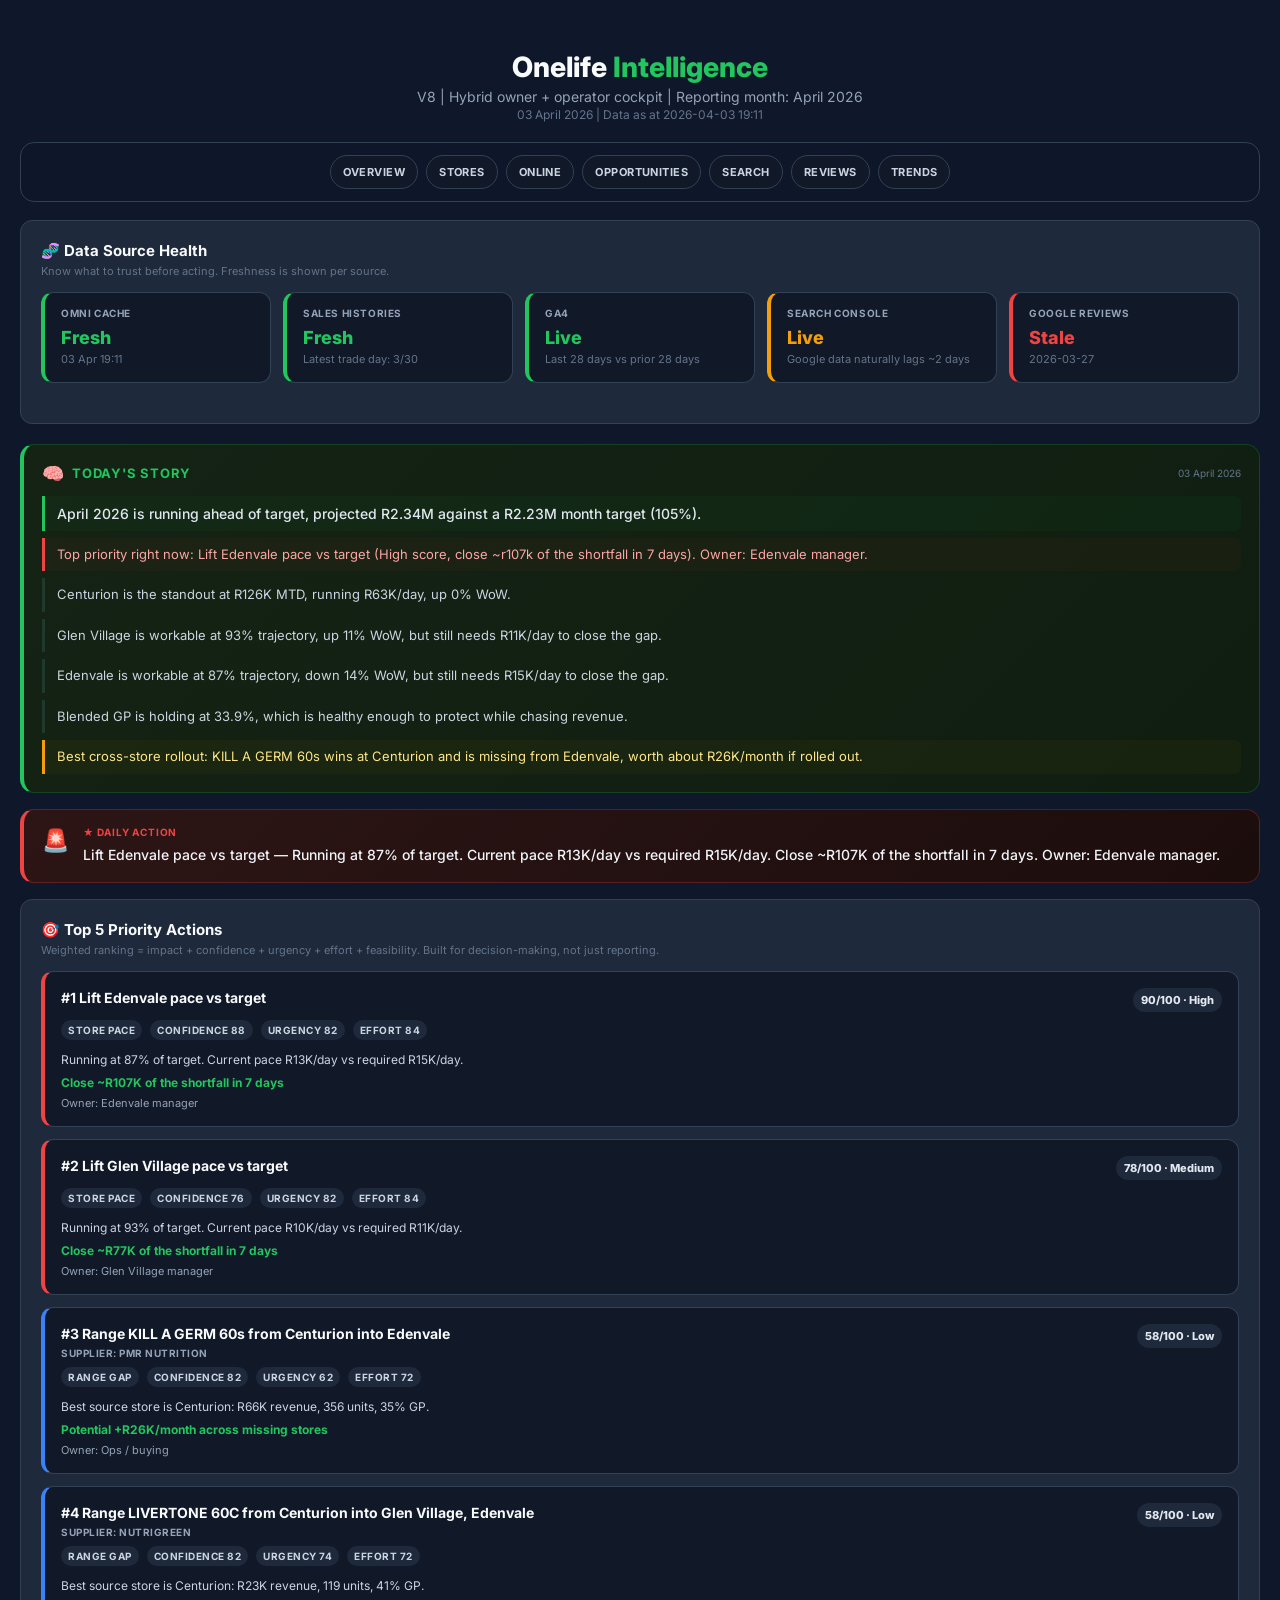
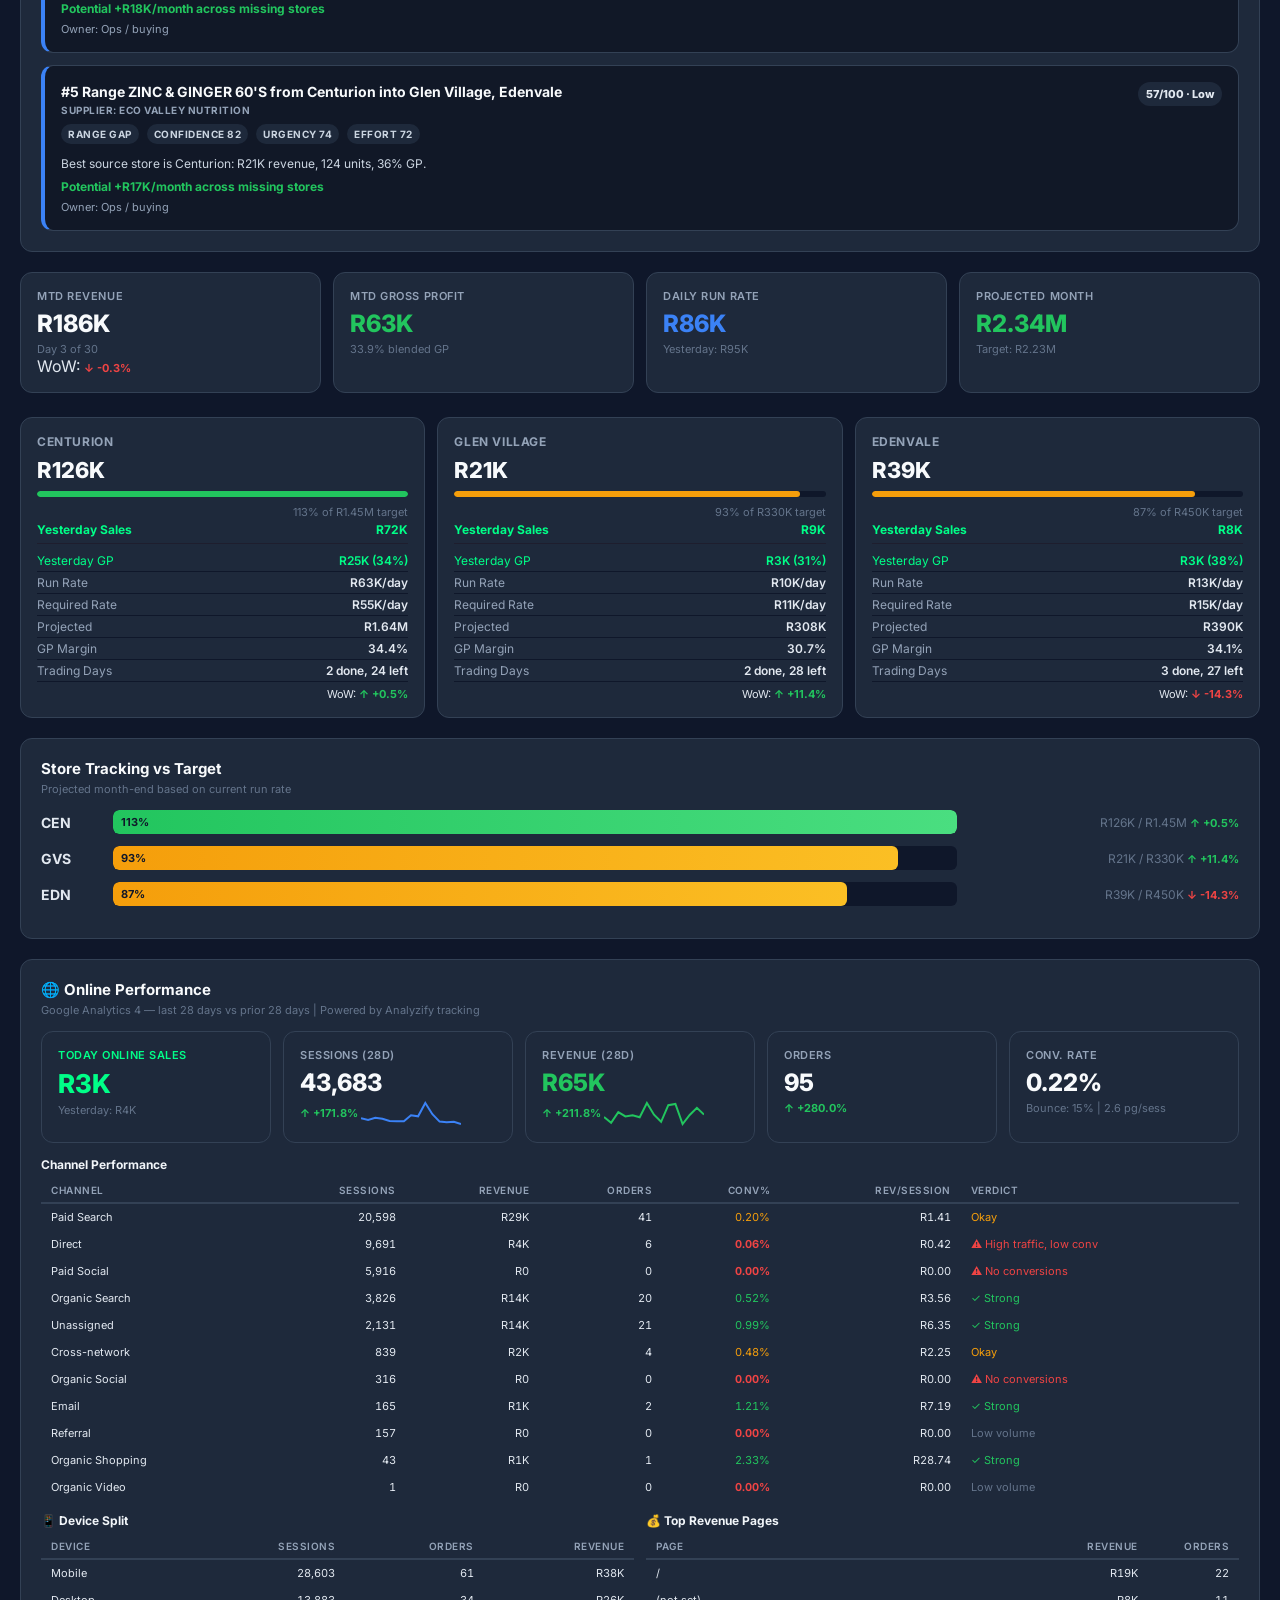
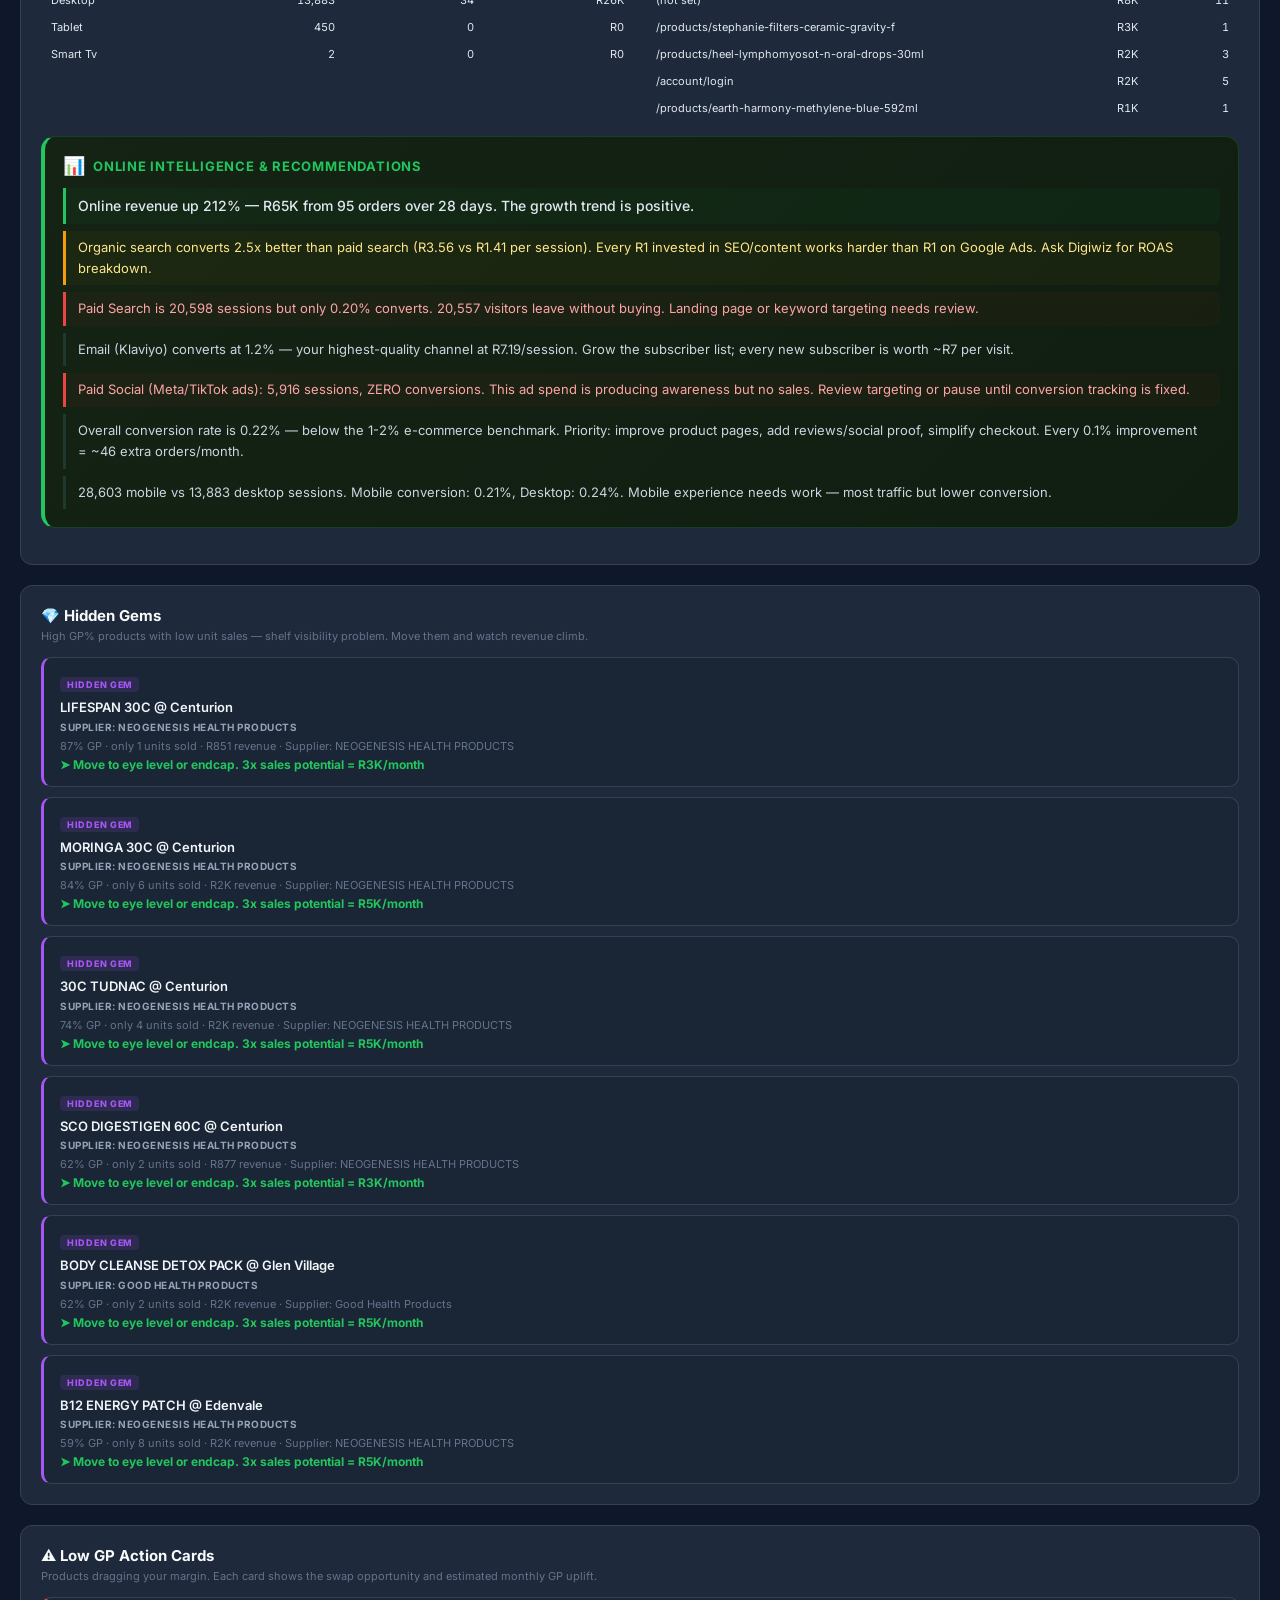
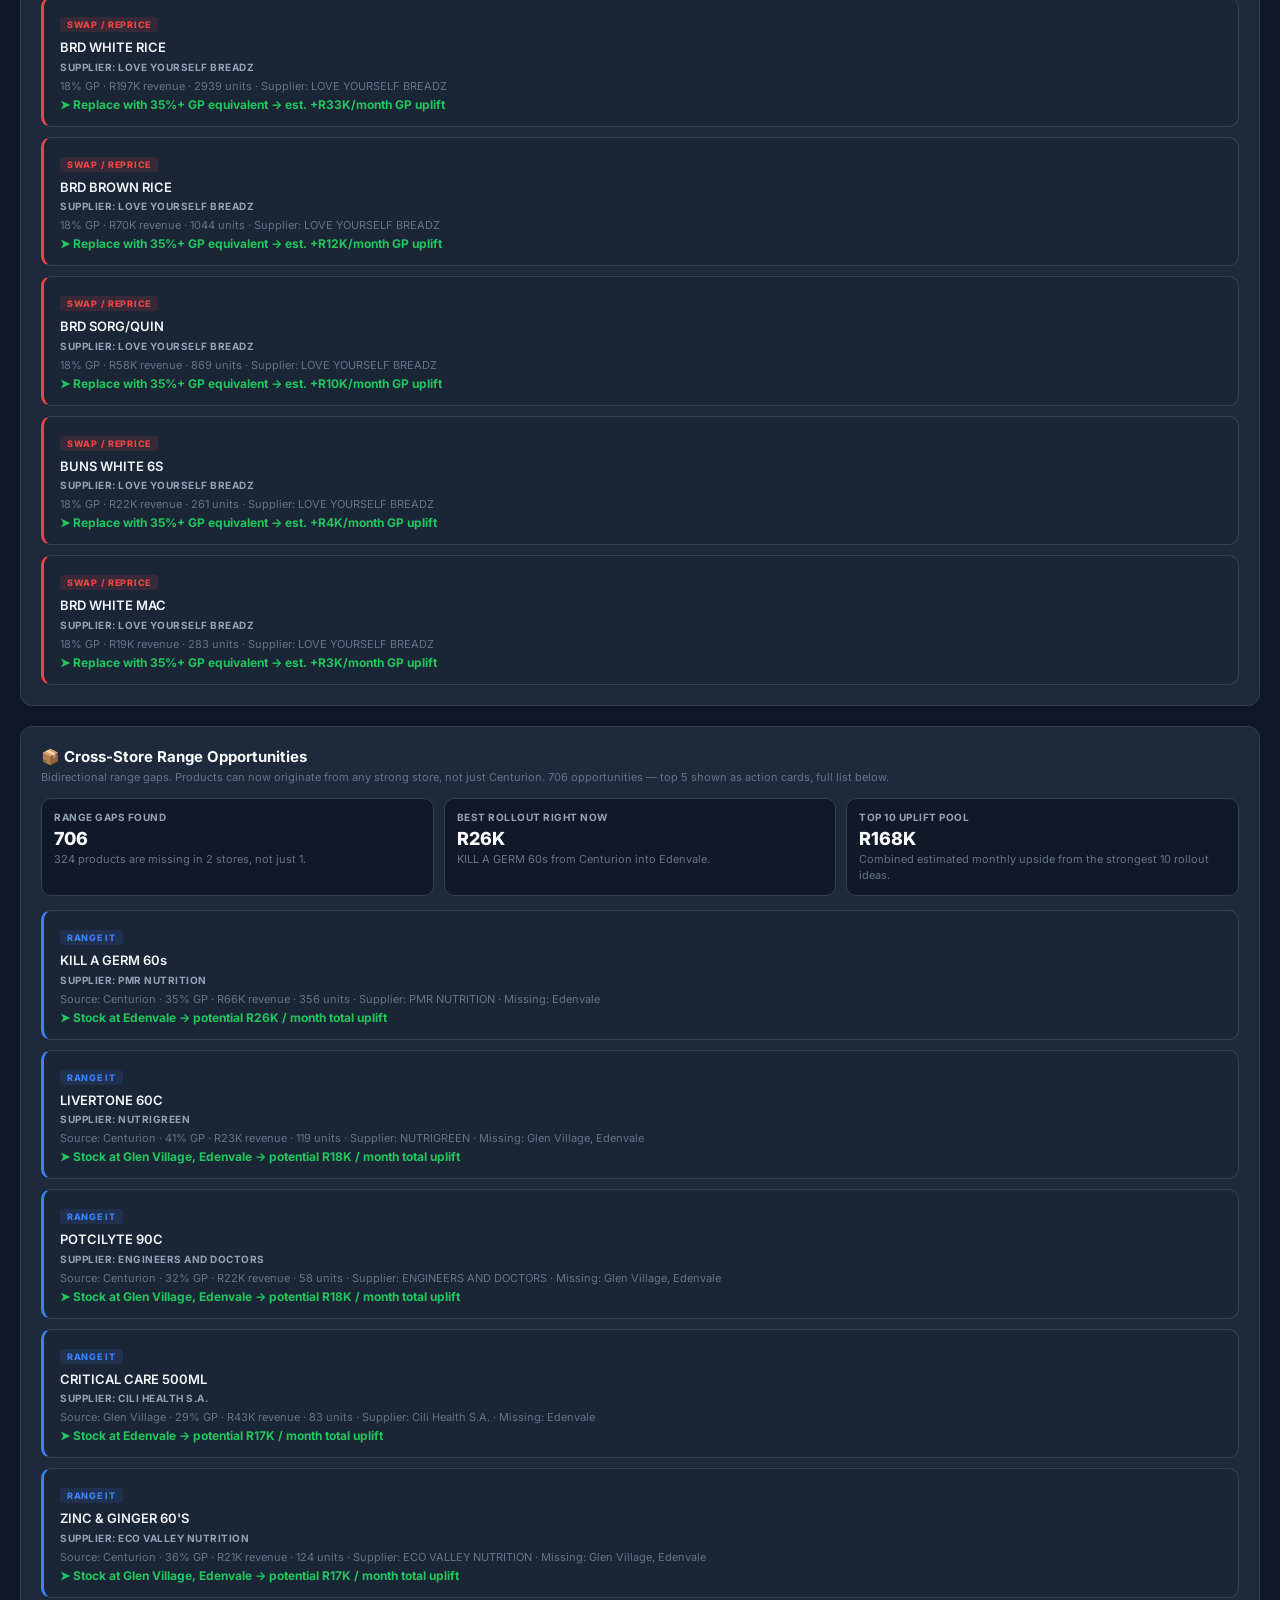
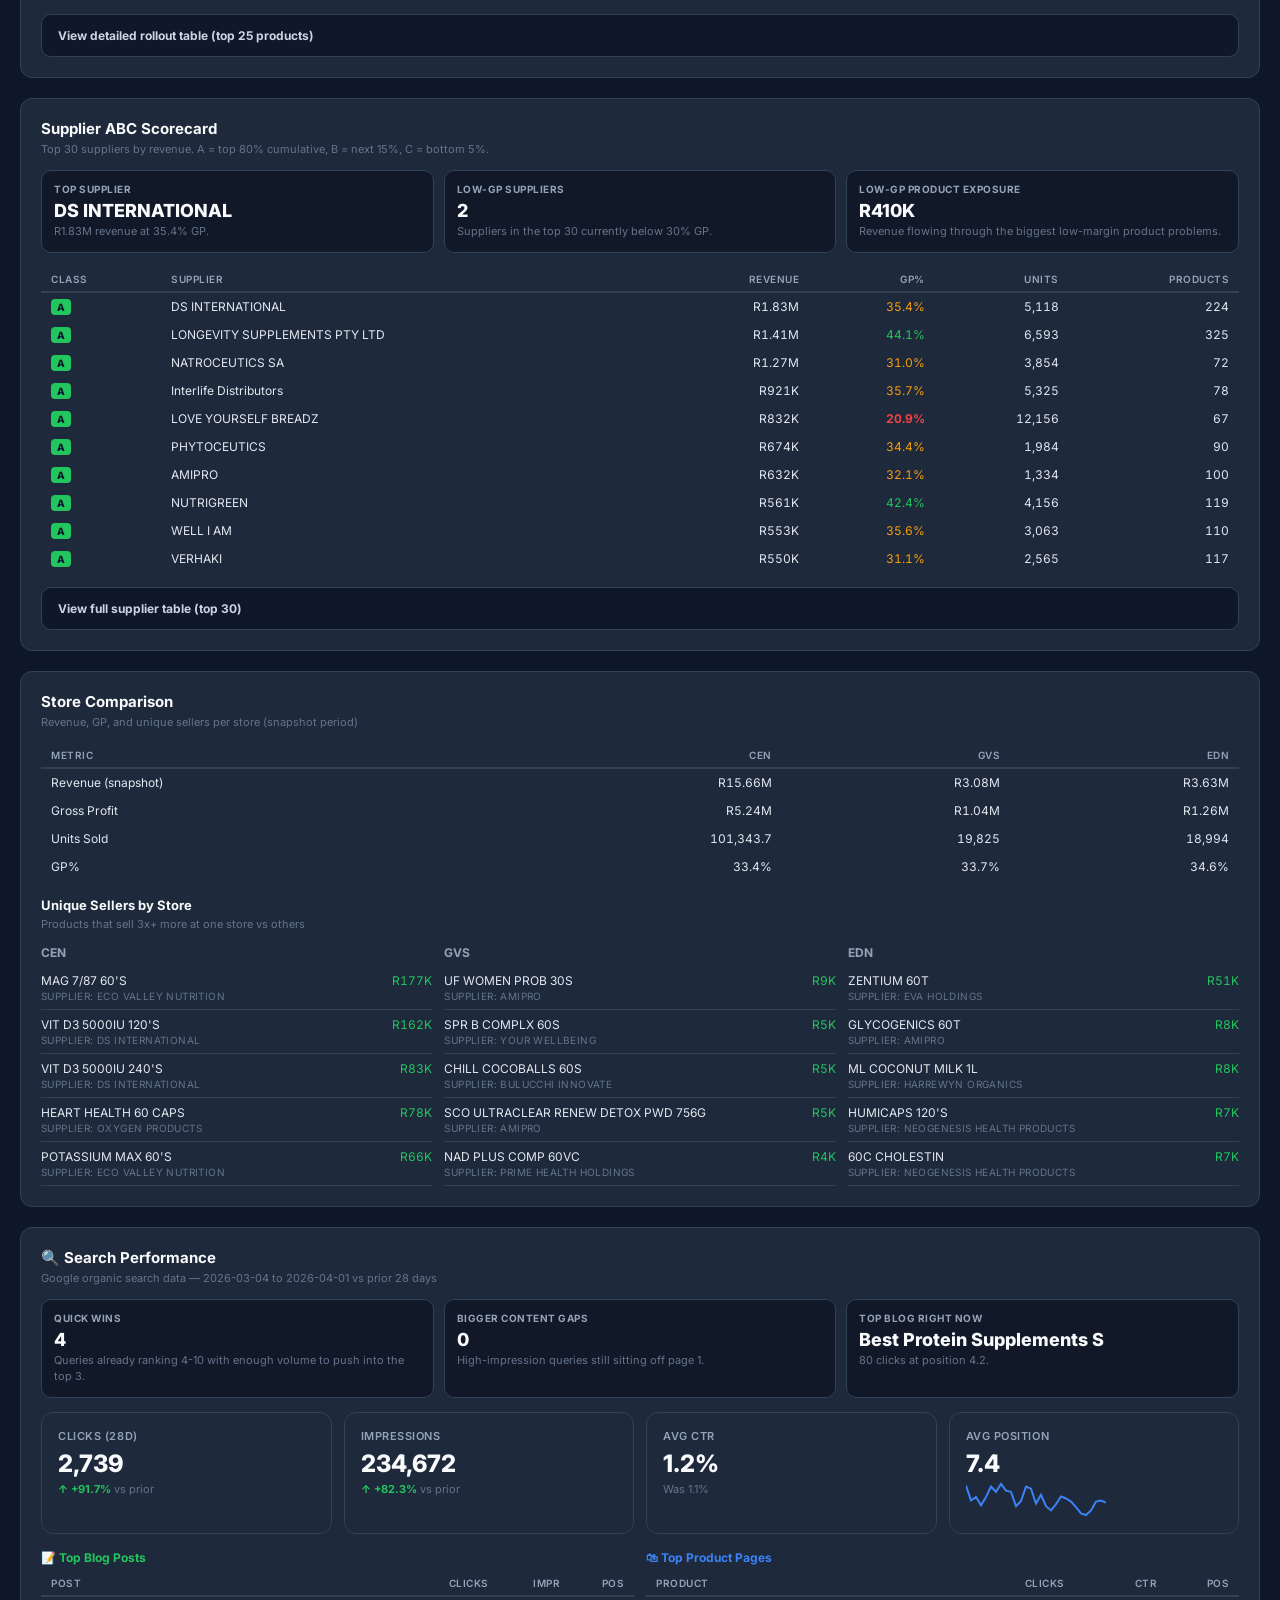
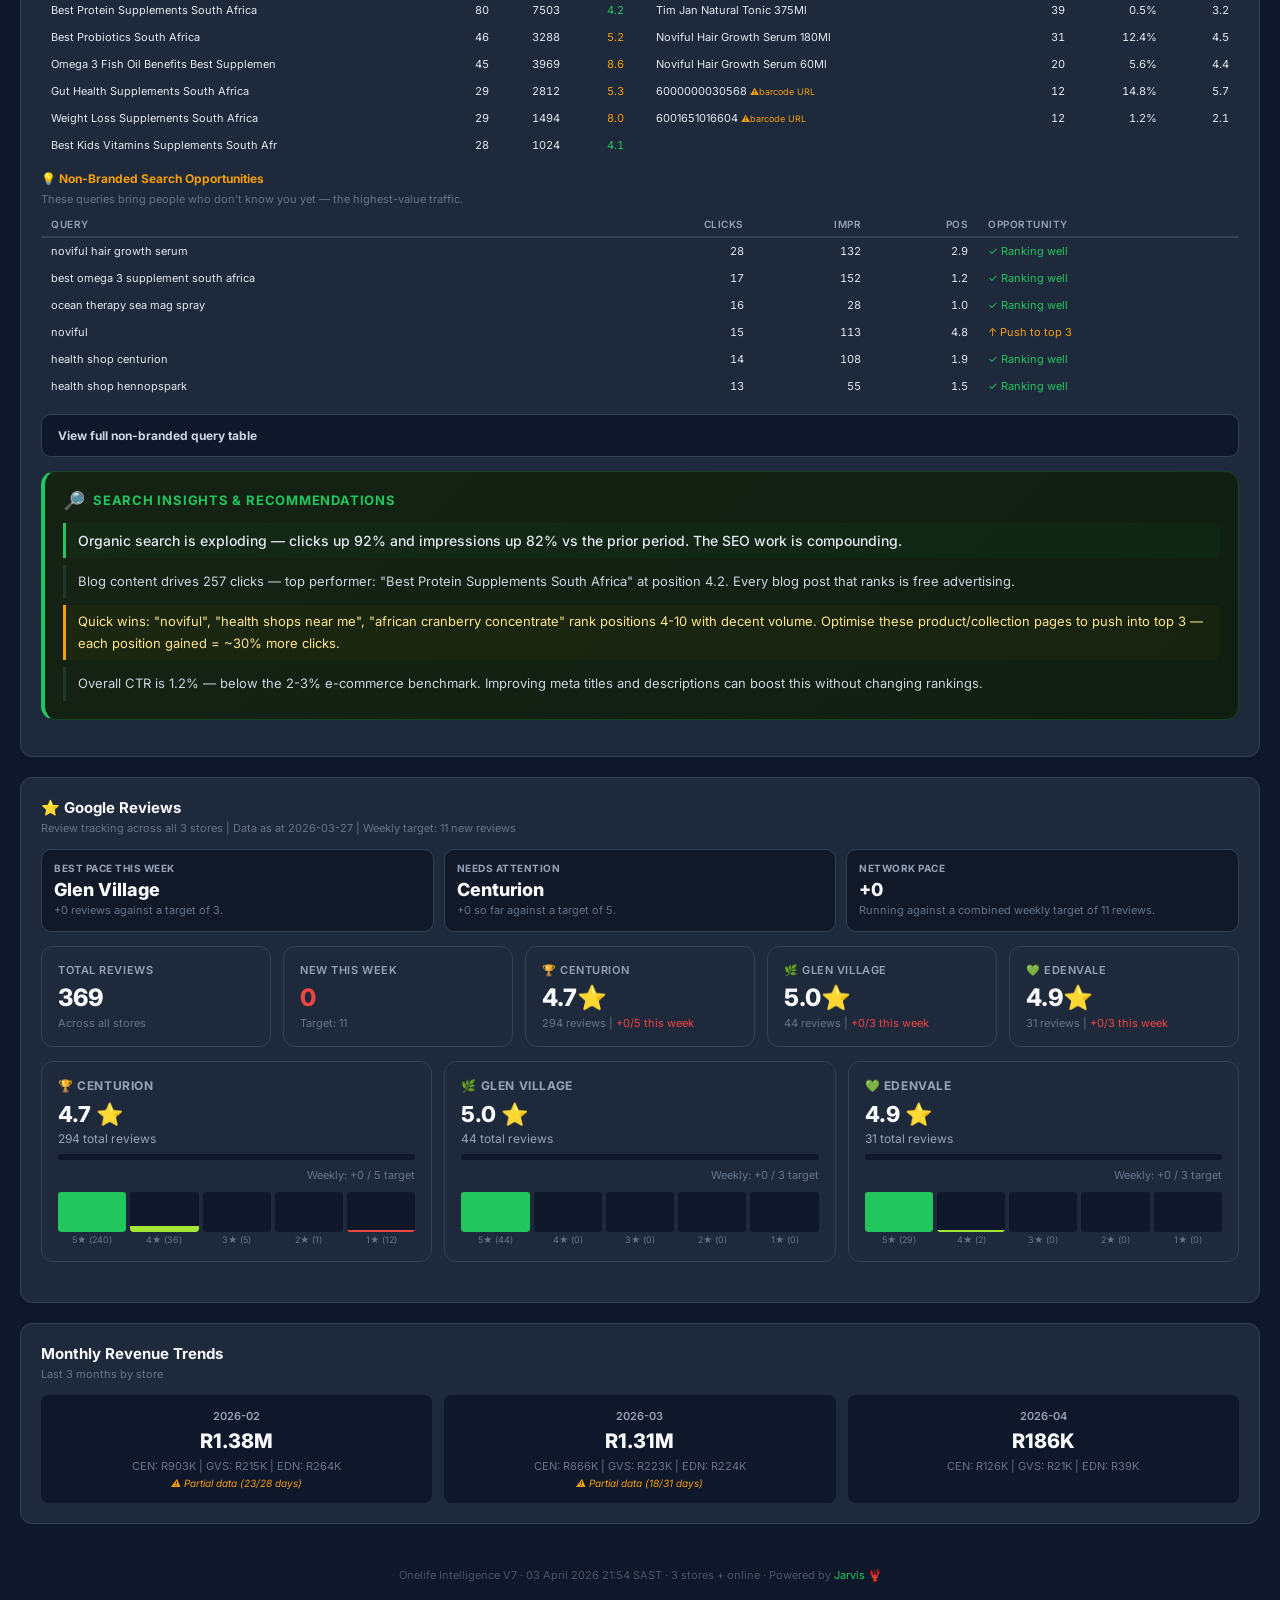
==== commit 4bbacfd2: "fix: promote intelligence dashboard v8 live" ====
--- a/v8/index.html
+++ b/v8/index.html
@@ -174,7 +174,7 @@
 </style></head><body><div class="container">
 <header><h1>Onelife <span>Intelligence</span></h1>
 <div class="sub">V8 | Hybrid owner + operator cockpit | Reporting month: April 2026</div>
-<div class="date">02 April 2026 | Data as at 2026-04-02 22:07</div>
+<div class="date">03 April 2026 | Data as at 2026-04-03 19:11</div>
 </header>
 <div class="topnav">
 <a class="jump-btn" href="#overview">Overview</a>
@@ -191,12 +191,12 @@
 <div class="source-card good">
 <div class="label">Omni Cache</div>
 <div class="status">Fresh</div>
-<div class="note">02 Apr 22:07</div>
+<div class="note">03 Apr 19:11</div>
 </div>
 <div class="source-card good">
 <div class="label">Sales Histories</div>
 <div class="status">Fresh</div>
-<div class="note">Latest trade day: 2/30</div>
+<div class="note">Latest trade day: 3/30</div>
 </div>
 <div class="source-card good">
 <div class="label">GA4</div>
@@ -215,30 +215,47 @@
 </div>
 </div></div>
 <div class="story-card">
-<div class="story-header"><span style="font-size:18px">&#x1f9e0;</span><span class="story-title">Today's Story</span><span class="story-date">02 April 2026</span></div>
+<div class="story-header"><span style="font-size:18px">&#x1f9e0;</span><span class="story-title">Today's Story</span><span class="story-date">03 April 2026</span></div>
 <div class="story-sentences">
-<div class="story-sentence lead">April 2026 is running ahead of target, projected R2.41M against a R2.23M month target (108%).</div>
-<div class="story-sentence alert-sentence">Top priority right now: Lift Glen Village pace vs target (High score, close ~r77k of the shortfall in 7 days). Owner: Glen Village manager.</div>
+<div class="story-sentence lead">April 2026 is running ahead of target, projected R2.34M against a R2.23M month target (105%).</div>
+<div class="story-sentence alert-sentence">Top priority right now: Lift Edenvale pace vs target (High score, close ~r107k of the shortfall in 7 days). Owner: Edenvale manager.</div>
 <div class="story-sentence">Centurion is the standout at R126K MTD, running R63K/day, up 0% WoW.</div>
 <div class="story-sentence">Glen Village is workable at 93% trajectory, up 11% WoW, but still needs R11K/day to close the gap.</div>
-<div class="story-sentence">Edenvale is the standout at R31K MTD, running R15K/day, down 14% WoW.</div>
-<div class="story-sentence">Blended GP is holding at 33.8%, which is healthy enough to protect while chasing revenue.</div>
+<div class="story-sentence">Edenvale is workable at 87% trajectory, down 14% WoW, but still needs R15K/day to close the gap.</div>
+<div class="story-sentence">Blended GP is holding at 33.9%, which is healthy enough to protect while chasing revenue.</div>
 <div class="story-sentence opp-sentence">Best cross-store rollout: KILL A GERM 60s wins at Centurion and is missing from Edenvale, worth about R26K/month if rolled out.</div>
 </div></div>
 <div class="daily-action urgent">
 <div class="da-icon">&#x1f6a8;</div>
 <div class="da-body">
 <div class="da-label">&#x2605; Daily Action</div>
-<div class="da-text">Lift Glen Village pace vs target — Running at 93% of target. Current pace R10K/day vs required R11K/day. Close ~R77K of the shortfall in 7 days. Owner: Glen Village manager.</div>
+<div class="da-text">Lift Edenvale pace vs target — Running at 87% of target. Current pace R13K/day vs required R15K/day. Close ~R107K of the shortfall in 7 days. Owner: Edenvale manager.</div>
 </div></div>
 <div class="card"><h3>&#x1f3af; Top 5 Priority Actions</h3><div class="desc">Weighted ranking = impact + confidence + urgency + effort + feasibility. Built for decision-making, not just reporting.</div>
 <div class="priority-list">
 <div class="priority-item urgent">
 <div class="priority-head">
 <div>
-<div class="priority-title">#1 Lift Glen Village pace vs target</div>
-</div>
-<div class="priority-score">87/100 · High</div>
+<div class="priority-title">#1 Lift Edenvale pace vs target</div>
+</div>
+<div class="priority-score">90/100 · High</div>
+</div>
+<div class="priority-meta">
+<span class="meta-pill">Store pace</span>
+<span class="meta-pill">Confidence 88</span>
+<span class="meta-pill">Urgency 82</span>
+<span class="meta-pill">Effort 84</span>
+</div>
+<div class="priority-summary">Running at 87% of target. Current pace R13K/day vs required R15K/day.</div>
+<div class="priority-impact">Close ~R107K of the shortfall in 7 days</div>
+<div class="priority-owner">Owner: Edenvale manager</div>
+</div>
+<div class="priority-item urgent">
+<div class="priority-head">
+<div>
+<div class="priority-title">#2 Lift Glen Village pace vs target</div>
+</div>
+<div class="priority-score">78/100 · Medium</div>
 </div>
 <div class="priority-meta">
 <span class="meta-pill">Store pace</span>
@@ -253,10 +270,10 @@
 <div class="priority-item opportunity">
 <div class="priority-head">
 <div>
-<div class="priority-title">#2 Range KILL A GERM 60s from Centurion into Edenvale</div>
+<div class="priority-title">#3 Range KILL A GERM 60s from Centurion into Edenvale</div>
 <div class="priority-supplier">Supplier: PMR NUTRITION</div>
 </div>
-<div class="priority-score">61/100 · Medium</div>
+<div class="priority-score">58/100 · Low</div>
 </div>
 <div class="priority-meta">
 <span class="meta-pill">Range gap</span>
@@ -271,10 +288,10 @@
 <div class="priority-item opportunity">
 <div class="priority-head">
 <div>
-<div class="priority-title">#3 Range LIVERTONE 60C from Centurion into Glen Village, Edenvale</div>
+<div class="priority-title">#4 Range LIVERTONE 60C from Centurion into Glen Village, Edenvale</div>
 <div class="priority-supplier">Supplier: NUTRIGREEN</div>
 </div>
-<div class="priority-score">60/100 · Low</div>
+<div class="priority-score">58/100 · Low</div>
 </div>
 <div class="priority-meta">
 <span class="meta-pill">Range gap</span>
@@ -289,10 +306,10 @@
 <div class="priority-item opportunity">
 <div class="priority-head">
 <div>
-<div class="priority-title">#4 Range ZINC &amp; GINGER 60'S from Centurion into Glen Village, Edenvale</div>
+<div class="priority-title">#5 Range ZINC &amp; GINGER 60'S from Centurion into Glen Village, Edenvale</div>
 <div class="priority-supplier">Supplier: ECO VALLEY NUTRITION</div>
 </div>
-<div class="priority-score">59/100 · Low</div>
+<div class="priority-score">57/100 · Low</div>
 </div>
 <div class="priority-meta">
 <span class="meta-pill">Range gap</span>
@@ -304,32 +321,14 @@
 <div class="priority-impact">Potential +R17K/month across missing stores</div>
 <div class="priority-owner">Owner: Ops / buying</div>
 </div>
-<div class="priority-item opportunity">
-<div class="priority-head">
-<div>
-<div class="priority-title">#5 Range POTCILYTE 90C from Centurion into Glen Village, Edenvale</div>
-<div class="priority-supplier">Supplier: ENGINEERS AND DOCTORS</div>
-</div>
-<div class="priority-score">57/100 · Low</div>
-</div>
-<div class="priority-meta">
-<span class="meta-pill">Range gap</span>
-<span class="meta-pill">Confidence 82</span>
-<span class="meta-pill">Urgency 62</span>
-<span class="meta-pill">Effort 72</span>
-</div>
-<div class="priority-summary">Best source store is Centurion: R22K revenue, 58 units, 32% GP.</div>
-<div class="priority-impact">Potential +R18K/month across missing stores</div>
-<div class="priority-owner">Owner: Ops / buying</div>
-</div>
 </div>
 </div>
 <div id="stores" class="section-anchor"></div>
 <div class="kpi-strip">
-<div class="kpi"><div class="label">MTD Revenue</div><div class="val">R178K</div><div class="note">Day 2 of 30</div><div class="wow">WoW: <span style="color:#ef4444;font-size:11px;font-weight:700">↓&nbsp;-0.3%</span></div></div>
-<div class="kpi"><div class="label">MTD Gross Profit</div><div class="val green">R60K</div><div class="note">33.8% blended GP</div></div>
-<div class="kpi"><div class="label">Daily Run Rate</div><div class="val blue">R89K</div><div class="note">Yesterday: R83K</div></div>
-<div class="kpi"><div class="label">Projected Month</div><div class="val green">R2.41M</div><div class="note">Target: R2.23M</div></div>
+<div class="kpi"><div class="label">MTD Revenue</div><div class="val">R186K</div><div class="note">Day 3 of 30</div><div class="wow">WoW: <span style="color:#ef4444;font-size:11px;font-weight:700">↓&nbsp;-0.3%</span></div></div>
+<div class="kpi"><div class="label">MTD Gross Profit</div><div class="val green">R63K</div><div class="note">33.9% blended GP</div></div>
+<div class="kpi"><div class="label">Daily Run Rate</div><div class="val blue">R86K</div><div class="note">Yesterday: R95K</div></div>
+<div class="kpi"><div class="label">Projected Month</div><div class="val green">R2.34M</div><div class="note">Target: R2.23M</div></div>
 </div>
 <div class="store-grid">
 <div class="store-card">
@@ -337,8 +336,8 @@
 <div class="srev">R126K</div>
 <div class="bar-mini"><div class="bar-fill ok" style="width:100%"></div></div>
 <div class="spct">113% of R1.45M target</div>
-<div class="srow" style="border-bottom:1px solid #1e1e2e;padding-bottom:6px;margin-bottom:6px"><span style="color:#00ff88;font-weight:700">Today Sales</span><span class="sv" style="color:#00ff88;font-weight:700">R72K</span></div>
-<div class="srow"><span style="color:#00ff88">Today GP</span><span class="sv" style="color:#00ff88">R25K (34%)</span></div>
+<div class="srow" style="border-bottom:1px solid #1e1e2e;padding-bottom:6px;margin-bottom:6px"><span style="color:#00ff88;font-weight:700">Yesterday Sales</span><span class="sv" style="color:#00ff88;font-weight:700">R72K</span></div>
+<div class="srow"><span style="color:#00ff88">Yesterday GP</span><span class="sv" style="color:#00ff88">R25K (34%)</span></div>
 <div class="srow"><span>Run Rate</span><span class="sv">R63K/day</span></div>
 <div class="srow"><span>Required Rate</span><span class="sv highlight">R55K/day</span></div>
 <div class="srow"><span>Projected</span><span class="sv">R1.64M</span></div>
@@ -351,8 +350,8 @@
 <div class="srev">R21K</div>
 <div class="bar-mini"><div class="bar-fill warn" style="width:93%"></div></div>
 <div class="spct">93% of R330K target</div>
-<div class="srow" style="border-bottom:1px solid #1e1e2e;padding-bottom:6px;margin-bottom:6px"><span style="color:#00ff88;font-weight:700">Today Sales</span><span class="sv" style="color:#00ff88;font-weight:700">R9K</span></div>
-<div class="srow"><span style="color:#00ff88">Today GP</span><span class="sv" style="color:#00ff88">R3K (31%)</span></div>
+<div class="srow" style="border-bottom:1px solid #1e1e2e;padding-bottom:6px;margin-bottom:6px"><span style="color:#00ff88;font-weight:700">Yesterday Sales</span><span class="sv" style="color:#00ff88;font-weight:700">R9K</span></div>
+<div class="srow"><span style="color:#00ff88">Yesterday GP</span><span class="sv" style="color:#00ff88">R3K (31%)</span></div>
 <div class="srow"><span>Run Rate</span><span class="sv">R10K/day</span></div>
 <div class="srow"><span>Required Rate</span><span class="sv ">R11K/day</span></div>
 <div class="srow"><span>Projected</span><span class="sv">R308K</span></div>
@@ -362,16 +361,16 @@
 </div>
 <div class="store-card">
 <div class="sname">Edenvale</div>
-<div class="srev">R31K</div>
-<div class="bar-mini"><div class="bar-fill ok" style="width:100%"></div></div>
-<div class="spct">102% of R450K target</div>
-<div class="srow" style="border-bottom:1px solid #1e1e2e;padding-bottom:6px;margin-bottom:6px"><span style="color:#00ff88;font-weight:700">Today Sales</span><span class="sv" style="color:#00ff88;font-weight:700">R14K</span></div>
-<div class="srow"><span style="color:#00ff88">Today GP</span><span class="sv" style="color:#00ff88">R5K (35%)</span></div>
-<div class="srow"><span>Run Rate</span><span class="sv">R15K/day</span></div>
-<div class="srow"><span>Required Rate</span><span class="sv highlight">R15K/day</span></div>
-<div class="srow"><span>Projected</span><span class="sv">R459K</span></div>
-<div class="srow"><span>GP Margin</span><span class="sv">33.1%</span></div>
-<div class="srow"><span>Trading Days</span><span class="sv">2 done, 28 left</span></div>
+<div class="srev">R39K</div>
+<div class="bar-mini"><div class="bar-fill warn" style="width:87%"></div></div>
+<div class="spct">87% of R450K target</div>
+<div class="srow" style="border-bottom:1px solid #1e1e2e;padding-bottom:6px;margin-bottom:6px"><span style="color:#00ff88;font-weight:700">Yesterday Sales</span><span class="sv" style="color:#00ff88;font-weight:700">R8K</span></div>
+<div class="srow"><span style="color:#00ff88">Yesterday GP</span><span class="sv" style="color:#00ff88">R3K (38%)</span></div>
+<div class="srow"><span>Run Rate</span><span class="sv">R13K/day</span></div>
+<div class="srow"><span>Required Rate</span><span class="sv ">R15K/day</span></div>
+<div class="srow"><span>Projected</span><span class="sv">R390K</span></div>
+<div class="srow"><span>GP Margin</span><span class="sv">34.1%</span></div>
+<div class="srow"><span>Trading Days</span><span class="sv">3 done, 27 left</span></div>
 <div class="store-wow">WoW: <span style="color:#ef4444;font-size:11px;font-weight:700">↓&nbsp;-14.3%</span></div>
 </div>
 </div>
@@ -385,63 +384,64 @@
 <div class="spark"></div>
 <div class="tgt">R21K / R330K <span style="color:#22c55e;font-size:11px;font-weight:700">↑&nbsp;+11.4%</span></div></div>
 <div class="progress-row"><div class="sn">EDN</div>
-<div class="bar-wrap"><div class="bar ok" style="width:100%">102%</div></div>
+<div class="bar-wrap"><div class="bar warn" style="width:87%">87%</div></div>
 <div class="spark"></div>
-<div class="tgt">R31K / R450K <span style="color:#ef4444;font-size:11px;font-weight:700">↓&nbsp;-14.3%</span></div></div>
+<div class="tgt">R39K / R450K <span style="color:#ef4444;font-size:11px;font-weight:700">↓&nbsp;-14.3%</span></div></div>
 </div>
 <div id="online" class="section-anchor"></div>
 <div class="card"><h3>&#x1f310; Online Performance</h3>
 <div class="desc">Google Analytics 4 — last 28 days vs prior 28 days | Powered by Analyzify tracking</div>
 <div class="kpi-strip" style="margin-bottom:14px">
-<div class="kpi"><div class="label" style="color:#00ff88">Today Online Sales</div><div class="val" style="color:#00ff88;font-size:26px">R4K</div><div class="note">Yesterday: R3K</div></div>
-<div class="kpi"><div class="label">Sessions (28d)</div><div class="val">43,914</div><div class="note"><span style="color:#22c55e;font-size:11px;font-weight:700">↑&nbsp;+192.3%</span> <svg width="100" height="25" style="vertical-align:middle"><polyline points="0.0,16.1 7.1,18.1 14.3,19.9 21.4,17.7 28.6,18.7 35.7,21.0 42.9,21.4 50.0,21.2 57.1,15.1 64.3,16.1 71.4,2.0 78.6,13.9 85.7,21.8 92.9,22.4 100.0,23.0" fill="none" stroke="#3b82f6" stroke-width="2"/></svg></div></div>
-<div class="kpi"><div class="label">Revenue (28d)</div><div class="val green">R63K</div><div class="note"><span style="color:#22c55e;font-size:11px;font-weight:700">↑&nbsp;+232.8%</span> <svg width="100" height="25" style="vertical-align:middle"><polyline points="0.0,23.0 7.1,14.8 14.3,20.1 21.4,10.3 28.6,14.2 35.7,13.3 42.9,15.0 50.0,2.0 57.1,12.7 64.3,19.2 71.4,4.0 78.6,2.9 85.7,21.2 92.9,13.0 100.0,6.4" fill="none" stroke="#22c55e" stroke-width="2"/></svg></div></div>
-<div class="kpi"><div class="label">Orders</div><div class="val">90</div><div class="note"><span style="color:#22c55e;font-size:11px;font-weight:700">↑&nbsp;+291.3%</span></div></div>
-<div class="kpi"><div class="label">Conv. Rate</div><div class="val">0.20%</div><div class="note">Bounce: 15% | 2.6 pg/sess</div></div>
+<div class="kpi"><div class="label" style="color:#00ff88">Today Online Sales</div><div class="val" style="color:#00ff88;font-size:26px">R3K</div><div class="note">Yesterday: R4K</div></div>
+<div class="kpi"><div class="label">Sessions (28d)</div><div class="val">43,683</div><div class="note"><span style="color:#22c55e;font-size:11px;font-weight:700">↑&nbsp;+171.8%</span> <svg width="100" height="25" style="vertical-align:middle"><polyline points="0.0,17.2 7.1,18.9 14.3,16.8 21.4,17.8 28.6,19.9 35.7,20.3 42.9,20.2 50.0,14.3 57.1,15.3 64.3,2.0 71.4,13.2 78.6,20.6 85.7,21.3 92.9,20.7 100.0,23.0" fill="none" stroke="#3b82f6" stroke-width="2"/></svg></div></div>
+<div class="kpi"><div class="label">Revenue (28d)</div><div class="val green">R65K</div><div class="note"><span style="color:#22c55e;font-size:11px;font-weight:700">↑&nbsp;+211.8%</span> <svg width="100" height="25" style="vertical-align:middle"><polyline points="0.0,16.0 7.1,21.8 14.3,11.1 21.4,15.4 28.6,14.3 35.7,16.2 42.9,2.0 50.0,13.7 57.1,20.8 64.3,4.2 71.4,3.0 78.6,23.0 85.7,14.0 92.9,6.8 100.0,13.5" fill="none" stroke="#22c55e" stroke-width="2"/></svg></div></div>
+<div class="kpi"><div class="label">Orders</div><div class="val">95</div><div class="note"><span style="color:#22c55e;font-size:11px;font-weight:700">↑&nbsp;+280.0%</span></div></div>
+<div class="kpi"><div class="label">Conv. Rate</div><div class="val">0.22%</div><div class="note">Bounce: 15% | 2.6 pg/sess</div></div>
 </div>
 <h4 style="color:#f1f5f9;font-size:12px;margin-bottom:6px">Channel Performance</h4>
 <table style="font-size:11px"><thead><tr><th>Channel</th><th class="num">Sessions</th><th class="num">Revenue</th><th class="num">Orders</th><th class="num">Conv%</th><th class="num">Rev/Session</th><th>Verdict</th></tr></thead><tbody>
-<tr><td>Paid Search</td><td class="num">20,300</td><td class="num">R29K</td><td class="num">40</td><td class="num gpm">0.20%</td><td class="num">R1.41</td><td><span style="color:#f59e0b">Okay</span></td></tr>
-<tr><td>Direct</td><td class="num">9,940</td><td class="num">R4K</td><td class="num">6</td><td class="num gpl">0.06%</td><td class="num">R0.41</td><td><span style="color:#ef4444">&#x26a0; High traffic, low conv</span></td></tr>
-<tr><td>Paid Social</td><td class="num">5,928</td><td class="num">R0</td><td class="num">0</td><td class="num gpl">0.00%</td><td class="num">R0.00</td><td><span style="color:#ef4444">&#x26a0; No conversions</span></td></tr>
-<tr><td>Organic Search</td><td class="num">3,868</td><td class="num">R11K</td><td class="num">16</td><td class="num gpm">0.41%</td><td class="num">R2.87</td><td><span style="color:#f59e0b">Okay</span></td></tr>
-<tr><td>Unassigned</td><td class="num">2,227</td><td class="num">R16K</td><td class="num">23</td><td class="num gph">1.03%</td><td class="num">R6.97</td><td><span style="color:#22c55e">&#x2713; Strong</span></td></tr>
-<tr><td>Cross-network</td><td class="num">972</td><td class="num">R2K</td><td class="num">2</td><td class="num gpm">0.21%</td><td class="num">R1.70</td><td><span style="color:#f59e0b">Okay</span></td></tr>
-<tr><td>Organic Social</td><td class="num">314</td><td class="num">R0</td><td class="num">0</td><td class="num gpl">0.00%</td><td class="num">R0.00</td><td><span style="color:#ef4444">&#x26a0; No conversions</span></td></tr>
-<tr><td>Email</td><td class="num">162</td><td class="num">R1K</td><td class="num">2</td><td class="num gph">1.23%</td><td class="num">R7.32</td><td><span style="color:#22c55e">&#x2713; Strong</span></td></tr>
+<tr><td>Paid Search</td><td class="num">20,598</td><td class="num">R29K</td><td class="num">41</td><td class="num gpm">0.20%</td><td class="num">R1.41</td><td><span style="color:#f59e0b">Okay</span></td></tr>
+<tr><td>Direct</td><td class="num">9,691</td><td class="num">R4K</td><td class="num">6</td><td class="num gpl">0.06%</td><td class="num">R0.42</td><td><span style="color:#ef4444">&#x26a0; High traffic, low conv</span></td></tr>
+<tr><td>Paid Social</td><td class="num">5,916</td><td class="num">R0</td><td class="num">0</td><td class="num gpl">0.00%</td><td class="num">R0.00</td><td><span style="color:#ef4444">&#x26a0; No conversions</span></td></tr>
+<tr><td>Organic Search</td><td class="num">3,826</td><td class="num">R14K</td><td class="num">20</td><td class="num gph">0.52%</td><td class="num">R3.56</td><td><span style="color:#22c55e">&#x2713; Strong</span></td></tr>
+<tr><td>Unassigned</td><td class="num">2,131</td><td class="num">R14K</td><td class="num">21</td><td class="num gph">0.99%</td><td class="num">R6.35</td><td><span style="color:#22c55e">&#x2713; Strong</span></td></tr>
+<tr><td>Cross-network</td><td class="num">839</td><td class="num">R2K</td><td class="num">4</td><td class="num gpm">0.48%</td><td class="num">R2.25</td><td><span style="color:#f59e0b">Okay</span></td></tr>
+<tr><td>Organic Social</td><td class="num">316</td><td class="num">R0</td><td class="num">0</td><td class="num gpl">0.00%</td><td class="num">R0.00</td><td><span style="color:#ef4444">&#x26a0; No conversions</span></td></tr>
+<tr><td>Email</td><td class="num">165</td><td class="num">R1K</td><td class="num">2</td><td class="num gph">1.21%</td><td class="num">R7.19</td><td><span style="color:#22c55e">&#x2713; Strong</span></td></tr>
 <tr><td>Referral</td><td class="num">157</td><td class="num">R0</td><td class="num">0</td><td class="num gpl">0.00%</td><td class="num">R0.00</td><td><span style="color:#64748b">Low volume</span></td></tr>
-<tr><td>Organic Shopping</td><td class="num">45</td><td class="num">R1K</td><td class="num">1</td><td class="num gph">2.22%</td><td class="num">R27.46</td><td><span style="color:#22c55e">&#x2713; Strong</span></td></tr>
+<tr><td>Organic Shopping</td><td class="num">43</td><td class="num">R1K</td><td class="num">1</td><td class="num gph">2.33%</td><td class="num">R28.74</td><td><span style="color:#22c55e">&#x2713; Strong</span></td></tr>
 <tr><td>Organic Video</td><td class="num">1</td><td class="num">R0</td><td class="num">0</td><td class="num gpl">0.00%</td><td class="num">R0.00</td><td><span style="color:#64748b">Low volume</span></td></tr>
 </tbody></table>
 <div style="display:grid;grid-template-columns:1fr 1fr;gap:12px;margin-top:12px">
 <div>
 <h4 style="color:#f1f5f9;font-size:12px;margin-bottom:6px">&#x1f4f1; Device Split</h4>
 <table style="font-size:11px"><thead><tr><th>Device</th><th class="num">Sessions</th><th class="num">Orders</th><th class="num">Revenue</th></tr></thead><tbody>
-<tr><td>Mobile</td><td class="num">28,554</td><td class="num">55</td><td class="num">R36K</td></tr>
-<tr><td>Desktop</td><td class="num">14,267</td><td class="num">35</td><td class="num">R27K</td></tr>
-<tr><td>Tablet</td><td class="num">447</td><td class="num">0</td><td class="num">R0</td></tr>
+<tr><td>Mobile</td><td class="num">28,603</td><td class="num">61</td><td class="num">R38K</td></tr>
+<tr><td>Desktop</td><td class="num">13,883</td><td class="num">34</td><td class="num">R26K</td></tr>
+<tr><td>Tablet</td><td class="num">450</td><td class="num">0</td><td class="num">R0</td></tr>
+<tr><td>Smart Tv</td><td class="num">2</td><td class="num">0</td><td class="num">R0</td></tr>
 </tbody></table></div>
 <div>
 <h4 style="color:#f1f5f9;font-size:12px;margin-bottom:6px">&#x1f4b0; Top Revenue Pages</h4>
 <table style="font-size:11px"><thead><tr><th>Page</th><th class="num">Revenue</th><th class="num">Orders</th></tr></thead><tbody>
-<tr><td>/</td><td class="num">R18K</td><td class="num">21</td></tr>
-<tr><td>(not set)</td><td class="num">R8K</td><td class="num">10</td></tr>
-<tr><td>/account/login</td><td class="num">R4K</td><td class="num">6</td></tr>
+<tr><td>/</td><td class="num">R19K</td><td class="num">22</td></tr>
+<tr><td>(not set)</td><td class="num">R8K</td><td class="num">11</td></tr>
 <tr><td>/products/stephanie-filters-ceramic-gravity-f</td><td class="num">R3K</td><td class="num">1</td></tr>
 <tr><td>/products/heel-lymphomyosot-n-oral-drops-30ml</td><td class="num">R2K</td><td class="num">3</td></tr>
+<tr><td>/account/login</td><td class="num">R2K</td><td class="num">5</td></tr>
 <tr><td>/products/earth-harmony-methylene-blue-592ml</td><td class="num">R1K</td><td class="num">1</td></tr>
 </tbody></table></div>
 </div>
 <div class="story-card" style="margin-top:14px">
 <div class="story-header"><span style="font-size:18px">&#x1f4ca;</span><span class="story-title">Online Intelligence &amp; Recommendations</span></div>
 <div class="story-sentences">
-<div class="story-sentence lead">Online revenue up 233% — R63K from 90 orders over 28 days. The growth trend is positive.</div>
-<div class="story-sentence opp-sentence">Organic search converts 2.0x better than paid search (R2.87 vs R1.41 per session). Every R1 invested in SEO/content works harder than R1 on Google Ads. Ask Digiwiz for ROAS breakdown.</div>
-<div class="story-sentence alert-sentence">Paid Search is 20,300 sessions but only 0.20% converts. 20,260 visitors leave without buying. Landing page or keyword targeting needs review.</div>
-<div class="story-sentence">Email (Klaviyo) converts at 1.2% — your highest-quality channel at R7.32/session. Grow the subscriber list; every new subscriber is worth ~R7 per visit.</div>
-<div class="story-sentence alert-sentence">Paid Social (Meta/TikTok ads): 5,928 sessions, ZERO conversions. This ad spend is producing awareness but no sales. Review targeting or pause until conversion tracking is fixed.</div>
-<div class="story-sentence">Overall conversion rate is 0.20% — below the 1-2% e-commerce benchmark. Priority: improve product pages, add reviews/social proof, simplify checkout. Every 0.1% improvement = ~47 extra orders/month.</div>
-<div class="story-sentence">28,554 mobile vs 14,267 desktop sessions. Mobile conversion: 0.19%, Desktop: 0.25%. Mobile experience needs work — most traffic but lower conversion.</div>
+<div class="story-sentence lead">Online revenue up 212% — R65K from 95 orders over 28 days. The growth trend is positive.</div>
+<div class="story-sentence opp-sentence">Organic search converts 2.5x better than paid search (R3.56 vs R1.41 per session). Every R1 invested in SEO/content works harder than R1 on Google Ads. Ask Digiwiz for ROAS breakdown.</div>
+<div class="story-sentence alert-sentence">Paid Search is 20,598 sessions but only 0.20% converts. 20,557 visitors leave without buying. Landing page or keyword targeting needs review.</div>
+<div class="story-sentence">Email (Klaviyo) converts at 1.2% — your highest-quality channel at R7.19/session. Grow the subscriber list; every new subscriber is worth ~R7 per visit.</div>
+<div class="story-sentence alert-sentence">Paid Social (Meta/TikTok ads): 5,916 sessions, ZERO conversions. This ad spend is producing awareness but no sales. Review targeting or pause until conversion tracking is fixed.</div>
+<div class="story-sentence">Overall conversion rate is 0.22% — below the 1-2% e-commerce benchmark. Priority: improve product pages, add reviews/social proof, simplify checkout. Every 0.1% improvement = ~46 extra orders/month.</div>
+<div class="story-sentence">28,603 mobile vs 13,883 desktop sessions. Mobile conversion: 0.21%, Desktop: 0.24%. Mobile experience needs work — most traffic but lower conversion.</div>
 </div></div>
 </div>
 <div id="opportunities" class="section-anchor"></div>
@@ -687,69 +687,68 @@
 </div></div>
 <div id="search" class="section-anchor"></div>
 <div class="card"><h3>&#x1f50d; Search Performance</h3>
-<div class="desc">Google organic search data — 2026-03-03 to 2026-03-31 vs prior 28 days</div>
+<div class="desc">Google organic search data — 2026-03-04 to 2026-04-01 vs prior 28 days</div>
 <div class="mini-strip">
 <div class="mini-card"><div class="k">Quick wins</div><div class="v">4</div><div class="n">Queries already ranking 4-10 with enough volume to push into the top 3.</div></div>
 <div class="mini-card"><div class="k">Bigger content gaps</div><div class="v">0</div><div class="n">High-impression queries still sitting off page 1.</div></div>
-<div class="mini-card"><div class="k">Top blog right now</div><div class="v">Best Protein Supplements S</div><div class="n">80 clicks at position 4.3.</div></div>
+<div class="mini-card"><div class="k">Top blog right now</div><div class="v">Best Protein Supplements S</div><div class="n">80 clicks at position 4.2.</div></div>
 </div>
 <div class="kpi-strip" style="margin-bottom:16px">
-<div class="kpi"><div class="label">Clicks (28d)</div><div class="val">2,774</div><div class="note"><span style="color:#22c55e;font-size:11px;font-weight:700">↑&nbsp;+112.4%</span> vs prior</div></div>
-<div class="kpi"><div class="label">Impressions</div><div class="val">239,154</div><div class="note"><span style="color:#22c55e;font-size:11px;font-weight:700">↑&nbsp;+101.6%</span> vs prior</div></div>
+<div class="kpi"><div class="label">Clicks (28d)</div><div class="val">2,739</div><div class="note"><span style="color:#22c55e;font-size:11px;font-weight:700">↑&nbsp;+91.7%</span> vs prior</div></div>
+<div class="kpi"><div class="label">Impressions</div><div class="val">234,672</div><div class="note"><span style="color:#22c55e;font-size:11px;font-weight:700">↑&nbsp;+82.3%</span> vs prior</div></div>
 <div class="kpi"><div class="label">Avg CTR</div><div class="val">1.2%</div><div class="note">Was 1.1%</div></div>
-<div class="kpi"><div class="label">Avg Position</div><div class="val">7.4</div><div class="note"><svg width="140" height="35" style="vertical-align:middle"><polyline points="0.0,2.5 5.0,3.6 10.0,18.5 15.0,14.9 20.0,23.2 25.0,14.9 30.0,4.6 35.0,9.8 40.0,2.0 45.0,8.7 50.0,9.8 55.0,24.2 60.0,19.0 65.0,4.6 70.0,6.7 75.0,21.6 80.0,12.8 85.0,24.2 90.0,28.4 95.0,22.1 100.0,14.4 105.0,16.5 110.0,19.6 115.0,25.2 120.0,31.4 125.0,33.0 130.0,28.4 135.0,19.6 140.0,18.5" fill="none" stroke="#3b82f6" stroke-width="2"/></svg></div></div>
+<div class="kpi"><div class="label">Avg Position</div><div class="val">7.4</div><div class="note"><svg width="140" height="35" style="vertical-align:middle"><polyline points="0.0,3.6 5.0,18.5 10.0,14.9 15.0,23.2 20.0,14.9 25.0,4.6 30.0,9.8 35.0,2.0 40.0,8.7 45.0,9.8 50.0,24.2 55.0,19.0 60.0,4.6 65.0,6.7 70.0,21.6 75.0,12.8 80.0,24.2 85.0,28.4 90.0,22.1 95.0,14.4 100.0,16.5 105.0,19.6 110.0,25.2 115.0,31.4 120.0,33.0 125.0,28.4 130.0,19.6 135.0,18.5 140.0,20.6" fill="none" stroke="#3b82f6" stroke-width="2"/></svg></div></div>
 </div>
 <div style="display:grid;grid-template-columns:1fr 1fr;gap:12px">
 <div>
 <h4 style="color:#22c55e;font-size:12px;margin-bottom:6px">&#x1f4dd; Top Blog Posts</h4>
 <table style="font-size:11px"><thead><tr><th>Post</th><th class="num">Clicks</th><th class="num">Impr</th><th class="num">Pos</th></tr></thead><tbody>
-<tr><td title="/blogs/health-wellness-hub/best-protein-supplements-south-africa">Best Protein Supplements South Africa</td><td class="num">80</td><td class="num">7626</td><td class="num gph">4.3</td></tr>
-<tr><td title="/blogs/health-wellness-hub/omega-3-fish-oil-benefits-best-supplements-south-africa">Omega 3 Fish Oil Benefits Best Supplemen</td><td class="num">48</td><td class="num">3955</td><td class="num gpm">8.9</td></tr>
-<tr><td title="/blogs/health-wellness-hub/best-probiotics-south-africa">Best Probiotics South Africa</td><td class="num">44</td><td class="num">3134</td><td class="num gpm">5.2</td></tr>
-<tr><td title="/blogs/health-wellness-hub/gut-health-supplements-south-africa">Gut Health Supplements South Africa</td><td class="num">31</td><td class="num">2836</td><td class="num gpm">5.3</td></tr>
-<tr><td title="/blogs/health-wellness-hub/weight-loss-supplements-south-africa">Weight Loss Supplements South Africa</td><td class="num">31</td><td class="num">1569</td><td class="num gpm">8.3</td></tr>
-<tr><td title="/blogs/health-wellness-hub/21-days-to-a-healthier-you">21 Days To A Healthier You</td><td class="num">27</td><td class="num">4167</td><td class="num gpm">5.4</td></tr>
+<tr><td title="/blogs/health-wellness-hub/best-protein-supplements-south-africa">Best Protein Supplements South Africa</td><td class="num">80</td><td class="num">7503</td><td class="num gph">4.2</td></tr>
+<tr><td title="/blogs/health-wellness-hub/best-probiotics-south-africa">Best Probiotics South Africa</td><td class="num">46</td><td class="num">3288</td><td class="num gpm">5.2</td></tr>
+<tr><td title="/blogs/health-wellness-hub/omega-3-fish-oil-benefits-best-supplements-south-africa">Omega 3 Fish Oil Benefits Best Supplemen</td><td class="num">45</td><td class="num">3969</td><td class="num gpm">8.6</td></tr>
+<tr><td title="/blogs/health-wellness-hub/gut-health-supplements-south-africa">Gut Health Supplements South Africa</td><td class="num">29</td><td class="num">2812</td><td class="num gpm">5.3</td></tr>
+<tr><td title="/blogs/health-wellness-hub/weight-loss-supplements-south-africa">Weight Loss Supplements South Africa</td><td class="num">29</td><td class="num">1494</td><td class="num gpm">8.0</td></tr>
+<tr><td title="/blogs/health-wellness-hub/best-kids-vitamins-supplements-south-africa">Best Kids Vitamins Supplements South Afr</td><td class="num">28</td><td class="num">1024</td><td class="num gph">4.1</td></tr>
 </tbody></table></div>
 <div>
 <h4 style="color:#3b82f6;font-size:12px;margin-bottom:6px">&#x1f6cd; Top Product Pages</h4>
 <table style="font-size:11px"><thead><tr><th>Product</th><th class="num">Clicks</th><th class="num">CTR</th><th class="num">Pos</th></tr></thead><tbody>
-<tr><td title="/products/tim-jan-natural-tonic-375ml">Tim Jan Natural Tonic 375Ml</td><td class="num">38</td><td class="num">0.5%</td><td class="num">3.3</td></tr>
-<tr><td title="/products/noviful-hair-growth-serum-180ml">Noviful Hair Growth Serum 180Ml</td><td class="num">30</td><td class="num">13.2%</td><td class="num">4.3</td></tr>
-<tr><td title="/products/noviful-hair-growth-serum-60ml">Noviful Hair Growth Serum 60Ml</td><td class="num">20</td><td class="num">5.6%</td><td class="num">4.5</td></tr>
-<tr><td title="/products/6001651016604">6001651016604 <span style="color:#f59e0b;font-size:9px">&#x26a0;barcode URL</span></td><td class="num">15</td><td class="num">1.2%</td><td class="num">2.3</td></tr>
-<tr><td title="/products/bee-venom-60g">Bee Venom 60G</td><td class="num">13</td><td class="num">0.8%</td><td class="num">5.1</td></tr>
+<tr><td title="/products/tim-jan-natural-tonic-375ml">Tim Jan Natural Tonic 375Ml</td><td class="num">39</td><td class="num">0.5%</td><td class="num">3.2</td></tr>
+<tr><td title="/products/noviful-hair-growth-serum-180ml">Noviful Hair Growth Serum 180Ml</td><td class="num">31</td><td class="num">12.4%</td><td class="num">4.5</td></tr>
+<tr><td title="/products/noviful-hair-growth-serum-60ml">Noviful Hair Growth Serum 60Ml</td><td class="num">20</td><td class="num">5.6%</td><td class="num">4.4</td></tr>
+<tr><td title="/products/6000000030568">6000000030568 <span style="color:#f59e0b;font-size:9px">&#x26a0;barcode URL</span></td><td class="num">12</td><td class="num">14.8%</td><td class="num">5.7</td></tr>
+<tr><td title="/products/6001651016604">6001651016604 <span style="color:#f59e0b;font-size:9px">&#x26a0;barcode URL</span></td><td class="num">12</td><td class="num">1.2%</td><td class="num">2.1</td></tr>
 </tbody></table></div>
 </div>
 <h4 style="color:#f59e0b;font-size:12px;margin:12px 0 6px">&#x1f4a1; Non-Branded Search Opportunities</h4>
 <div class="desc" style="margin-bottom:6px">These queries bring people who don't know you yet — the highest-value traffic.</div>
 <table style="font-size:11px"><thead><tr><th>Query</th><th class="num">Clicks</th><th class="num">Impr</th><th class="num">Pos</th><th>Opportunity</th></tr></thead><tbody>
-<tr><td>noviful hair growth serum</td><td class="num">28</td><td class="num">134</td><td class="num">2.9</td><td><span style="color:#22c55e">&#x2713; Ranking well</span></td></tr>
-<tr><td>best omega 3 supplement south africa</td><td class="num">17</td><td class="num">151</td><td class="num">1.2</td><td><span style="color:#22c55e">&#x2713; Ranking well</span></td></tr>
-<tr><td>ocean therapy sea mag spray</td><td class="num">16</td><td class="num">27</td><td class="num">1.0</td><td><span style="color:#22c55e">&#x2713; Ranking well</span></td></tr>
-<tr><td>health shop centurion</td><td class="num">15</td><td class="num">106</td><td class="num">1.9</td><td><span style="color:#22c55e">&#x2713; Ranking well</span></td></tr>
-<tr><td>noviful</td><td class="num">15</td><td class="num">113</td><td class="num">4.7</td><td><span style="color:#f59e0b">&#x2191; Push to top 3</span></td></tr>
-<tr><td>health shop hennopspark</td><td class="num">13</td><td class="num">54</td><td class="num">1.5</td><td><span style="color:#22c55e">&#x2713; Ranking well</span></td></tr>
+<tr><td>noviful hair growth serum</td><td class="num">28</td><td class="num">132</td><td class="num">2.9</td><td><span style="color:#22c55e">&#x2713; Ranking well</span></td></tr>
+<tr><td>best omega 3 supplement south africa</td><td class="num">17</td><td class="num">152</td><td class="num">1.2</td><td><span style="color:#22c55e">&#x2713; Ranking well</span></td></tr>
+<tr><td>ocean therapy sea mag spray</td><td class="num">16</td><td class="num">28</td><td class="num">1.0</td><td><span style="color:#22c55e">&#x2713; Ranking well</span></td></tr>
+<tr><td>noviful</td><td class="num">15</td><td class="num">113</td><td class="num">4.8</td><td><span style="color:#f59e0b">&#x2191; Push to top 3</span></td></tr>
+<tr><td>health shop centurion</td><td class="num">14</td><td class="num">108</td><td class="num">1.9</td><td><span style="color:#22c55e">&#x2713; Ranking well</span></td></tr>
+<tr><td>health shop hennopspark</td><td class="num">13</td><td class="num">55</td><td class="num">1.5</td><td><span style="color:#22c55e">&#x2713; Ranking well</span></td></tr>
 </tbody></table>
 <details class="collapse"><summary>View full non-branded query table</summary><div class="collapse-body"><table style="font-size:11px"><thead><tr><th>Query</th><th class="num">Clicks</th><th class="num">Impr</th><th class="num">Pos</th><th>Opportunity</th></tr></thead><tbody>
-<tr><td>noviful hair growth serum</td><td class="num">28</td><td class="num">134</td><td class="num">2.9</td><td><span style="color:#22c55e">&#x2713; Ranking well</span></td></tr>
-<tr><td>best omega 3 supplement south africa</td><td class="num">17</td><td class="num">151</td><td class="num">1.2</td><td><span style="color:#22c55e">&#x2713; Ranking well</span></td></tr>
-<tr><td>ocean therapy sea mag spray</td><td class="num">16</td><td class="num">27</td><td class="num">1.0</td><td><span style="color:#22c55e">&#x2713; Ranking well</span></td></tr>
-<tr><td>health shop centurion</td><td class="num">15</td><td class="num">106</td><td class="num">1.9</td><td><span style="color:#22c55e">&#x2713; Ranking well</span></td></tr>
-<tr><td>noviful</td><td class="num">15</td><td class="num">113</td><td class="num">4.7</td><td><span style="color:#f59e0b">&#x2191; Push to top 3</span></td></tr>
-<tr><td>health shop hennopspark</td><td class="num">13</td><td class="num">54</td><td class="num">1.5</td><td><span style="color:#22c55e">&#x2713; Ranking well</span></td></tr>
-<tr><td>health shops near me</td><td class="num">12</td><td class="num">471</td><td class="num">5.5</td><td><span style="color:#f59e0b">&#x2191; Push to top 3</span></td></tr>
+<tr><td>noviful hair growth serum</td><td class="num">28</td><td class="num">132</td><td class="num">2.9</td><td><span style="color:#22c55e">&#x2713; Ranking well</span></td></tr>
+<tr><td>best omega 3 supplement south africa</td><td class="num">17</td><td class="num">152</td><td class="num">1.2</td><td><span style="color:#22c55e">&#x2713; Ranking well</span></td></tr>
+<tr><td>ocean therapy sea mag spray</td><td class="num">16</td><td class="num">28</td><td class="num">1.0</td><td><span style="color:#22c55e">&#x2713; Ranking well</span></td></tr>
+<tr><td>noviful</td><td class="num">15</td><td class="num">113</td><td class="num">4.8</td><td><span style="color:#f59e0b">&#x2191; Push to top 3</span></td></tr>
+<tr><td>health shop centurion</td><td class="num">14</td><td class="num">108</td><td class="num">1.9</td><td><span style="color:#22c55e">&#x2713; Ranking well</span></td></tr>
+<tr><td>health shop hennopspark</td><td class="num">13</td><td class="num">55</td><td class="num">1.5</td><td><span style="color:#22c55e">&#x2713; Ranking well</span></td></tr>
+<tr><td>health shops near me</td><td class="num">12</td><td class="num">477</td><td class="num">5.6</td><td><span style="color:#f59e0b">&#x2191; Push to top 3</span></td></tr>
 <tr><td>ocean therapy salts</td><td class="num">10</td><td class="num">21</td><td class="num">1.1</td><td><span style="color:#22c55e">&#x2713; Ranking well</span></td></tr>
-<tr><td>african cranberry concentrate</td><td class="num">7</td><td class="num">178</td><td class="num">6.1</td><td><span style="color:#f59e0b">&#x2191; Push to top 3</span></td></tr>
-<tr><td>best omega 3 supplements in south africa</td><td class="num">7</td><td class="num">109</td><td class="num">1.3</td><td><span style="color:#22c55e">&#x2713; Ranking well</span></td></tr>
-<tr><td>best protein powder south africa</td><td class="num">7</td><td class="num">742</td><td class="num">2.7</td><td><span style="color:#22c55e">&#x2713; Ranking well</span></td></tr>
-<tr><td>pharma germania</td><td class="num">7</td><td class="num">266</td><td class="num">5.0</td><td><span style="color:#f59e0b">&#x2191; Push to top 3</span></td></tr>
+<tr><td>woody cape chicory</td><td class="num">8</td><td class="num">36</td><td class="num">1.4</td><td><span style="color:#22c55e">&#x2713; Ranking well</span></td></tr>
+<tr><td>african cranberry concentrate</td><td class="num">7</td><td class="num">184</td><td class="num">5.8</td><td><span style="color:#f59e0b">&#x2191; Push to top 3</span></td></tr>
+<tr><td>pharma germania</td><td class="num">7</td><td class="num">263</td><td class="num">5.0</td><td><span style="color:#f59e0b">&#x2191; Push to top 3</span></td></tr>
+<tr><td>top 10 probiotics in south africa</td><td class="num">7</td><td class="num">188</td><td class="num">2.0</td><td><span style="color:#22c55e">&#x2713; Ranking well</span></td></tr>
 </tbody></table></div></details>
 <div class="story-card" style="margin-top:14px">
 <div class="story-header"><span style="font-size:18px">&#x1f50e;</span><span class="story-title">Search Insights &amp; Recommendations</span></div>
 <div class="story-sentences">
-<div class="story-sentence lead">Organic search is exploding — clicks up 112% and impressions up 102% vs the prior period. The SEO work is compounding.</div>
-<div class="story-sentence">Blog content drives 261 clicks — top performer: "Best Protein Supplements South Africa" at position 4.3. Every blog post that ranks is free advertising.</div>
-<div class="story-sentence alert-sentence">Products with barcode URLs (1 in top results) average 1.2% CTR vs 5.0% for named URLs. Fixing these slugs would boost clicks significantly.</div>
+<div class="story-sentence lead">Organic search is exploding — clicks up 92% and impressions up 82% vs the prior period. The SEO work is compounding.</div>
+<div class="story-sentence">Blog content drives 257 clicks — top performer: "Best Protein Supplements South Africa" at position 4.2. Every blog post that ranks is free advertising.</div>
 <div class="story-sentence opp-sentence">Quick wins: "noviful", "health shops near me", "african cranberry concentrate" rank positions 4-10 with decent volume. Optimise these product/collection pages to push into top 3 — each position gained = ~30% more clicks.</div>
 <div class="story-sentence">Overall CTR is 1.2% — below the 2-3% e-commerce benchmark. Improving meta titles and descriptions can boost this without changing rankings.</div>
 </div></div>
@@ -807,9 +806,9 @@
 <div class="bd">CEN: R866K | GVS: R223K | EDN: R224K</div>
 <div class="incomplete">&#x26a0; Partial data (18/31 days)</div>
 </div>
-<div class="mcard"><div class="mo">2026-04</div><div class="tot">R178K</div>
-<div class="bd">CEN: R126K | GVS: R21K | EDN: R31K</div>
+<div class="mcard"><div class="mo">2026-04</div><div class="tot">R186K</div>
+<div class="bd">CEN: R126K | GVS: R21K | EDN: R39K</div>
 </div>
 </div></div>
-<footer>Onelife Intelligence V7 &middot; 02 April 2026 22:07 SAST &middot; 3 stores + online &middot; Powered by <span class="lo">Jarvis</span> &#x1f99e;</footer>
+<footer>Onelife Intelligence V7 &middot; 03 April 2026 21:54 SAST &middot; 3 stores + online &middot; Powered by <span class="lo">Jarvis</span> &#x1f99e;</footer>
 </div></body></html>
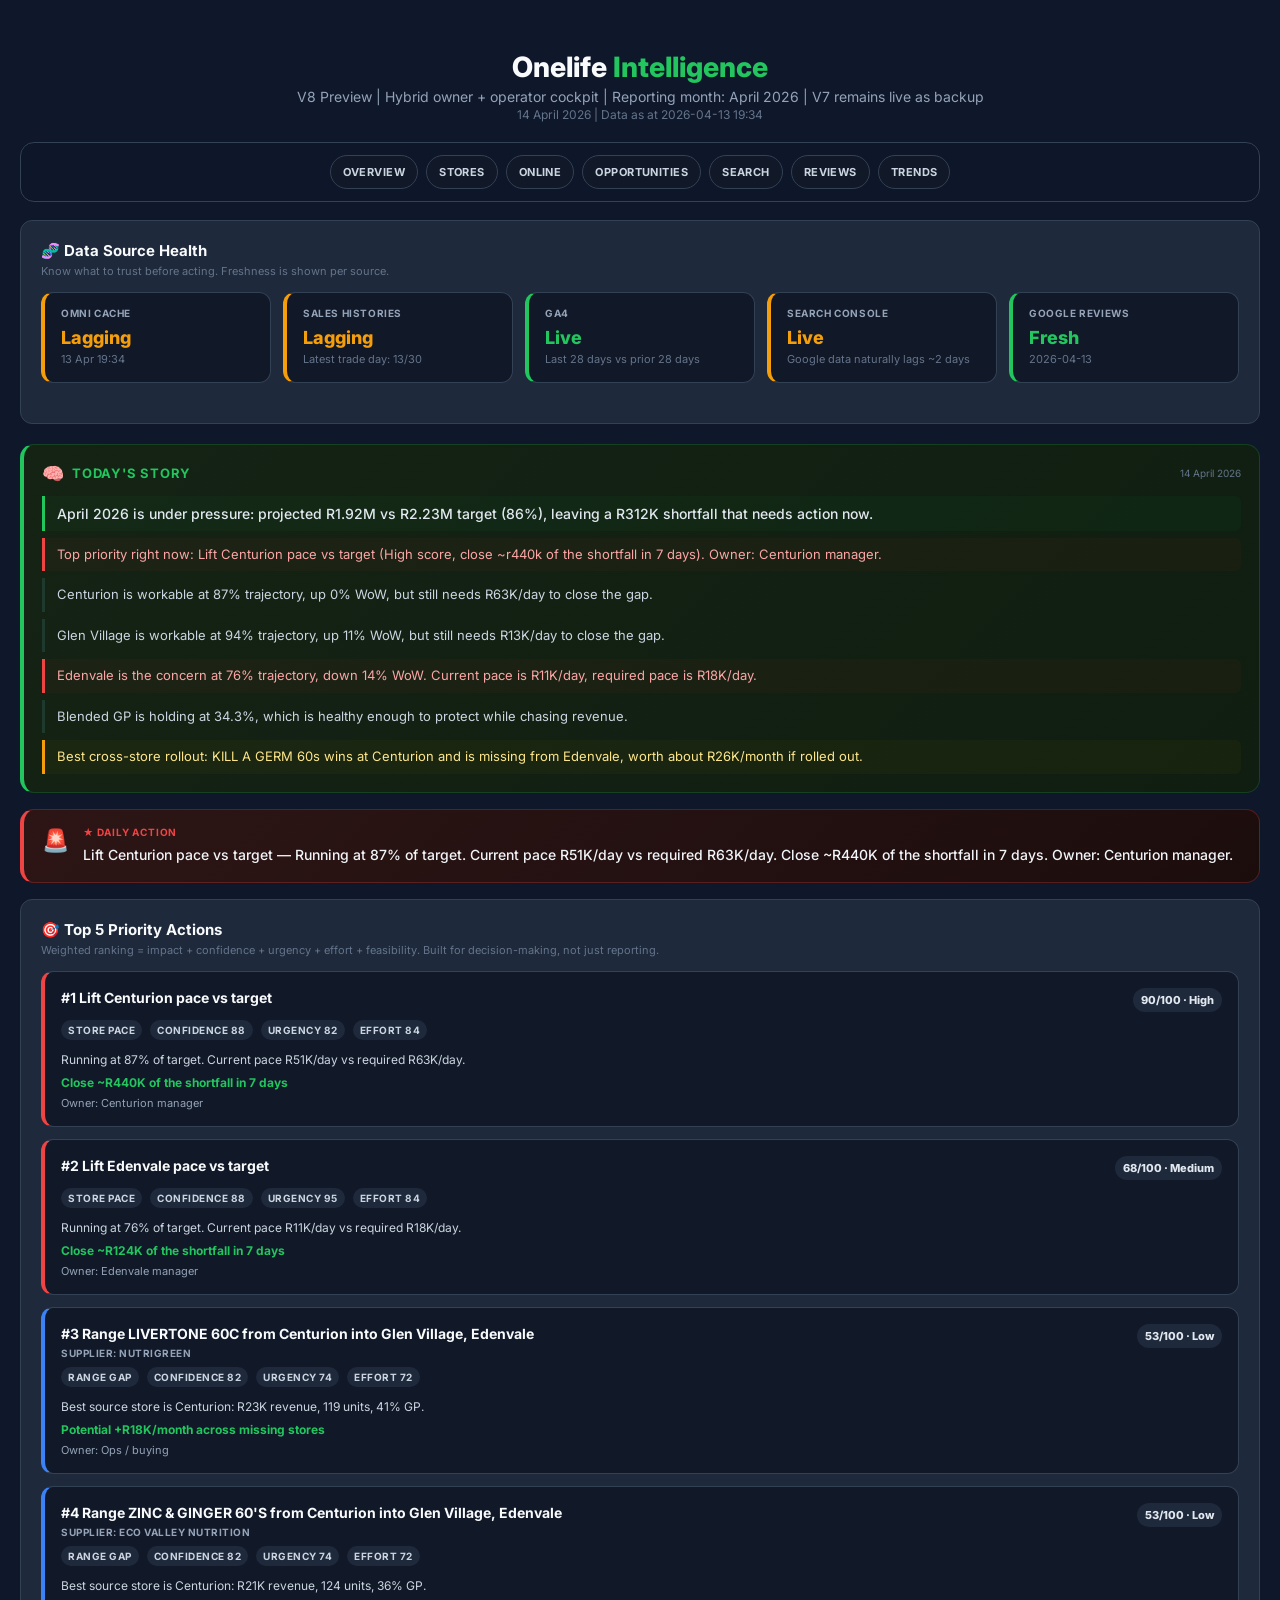
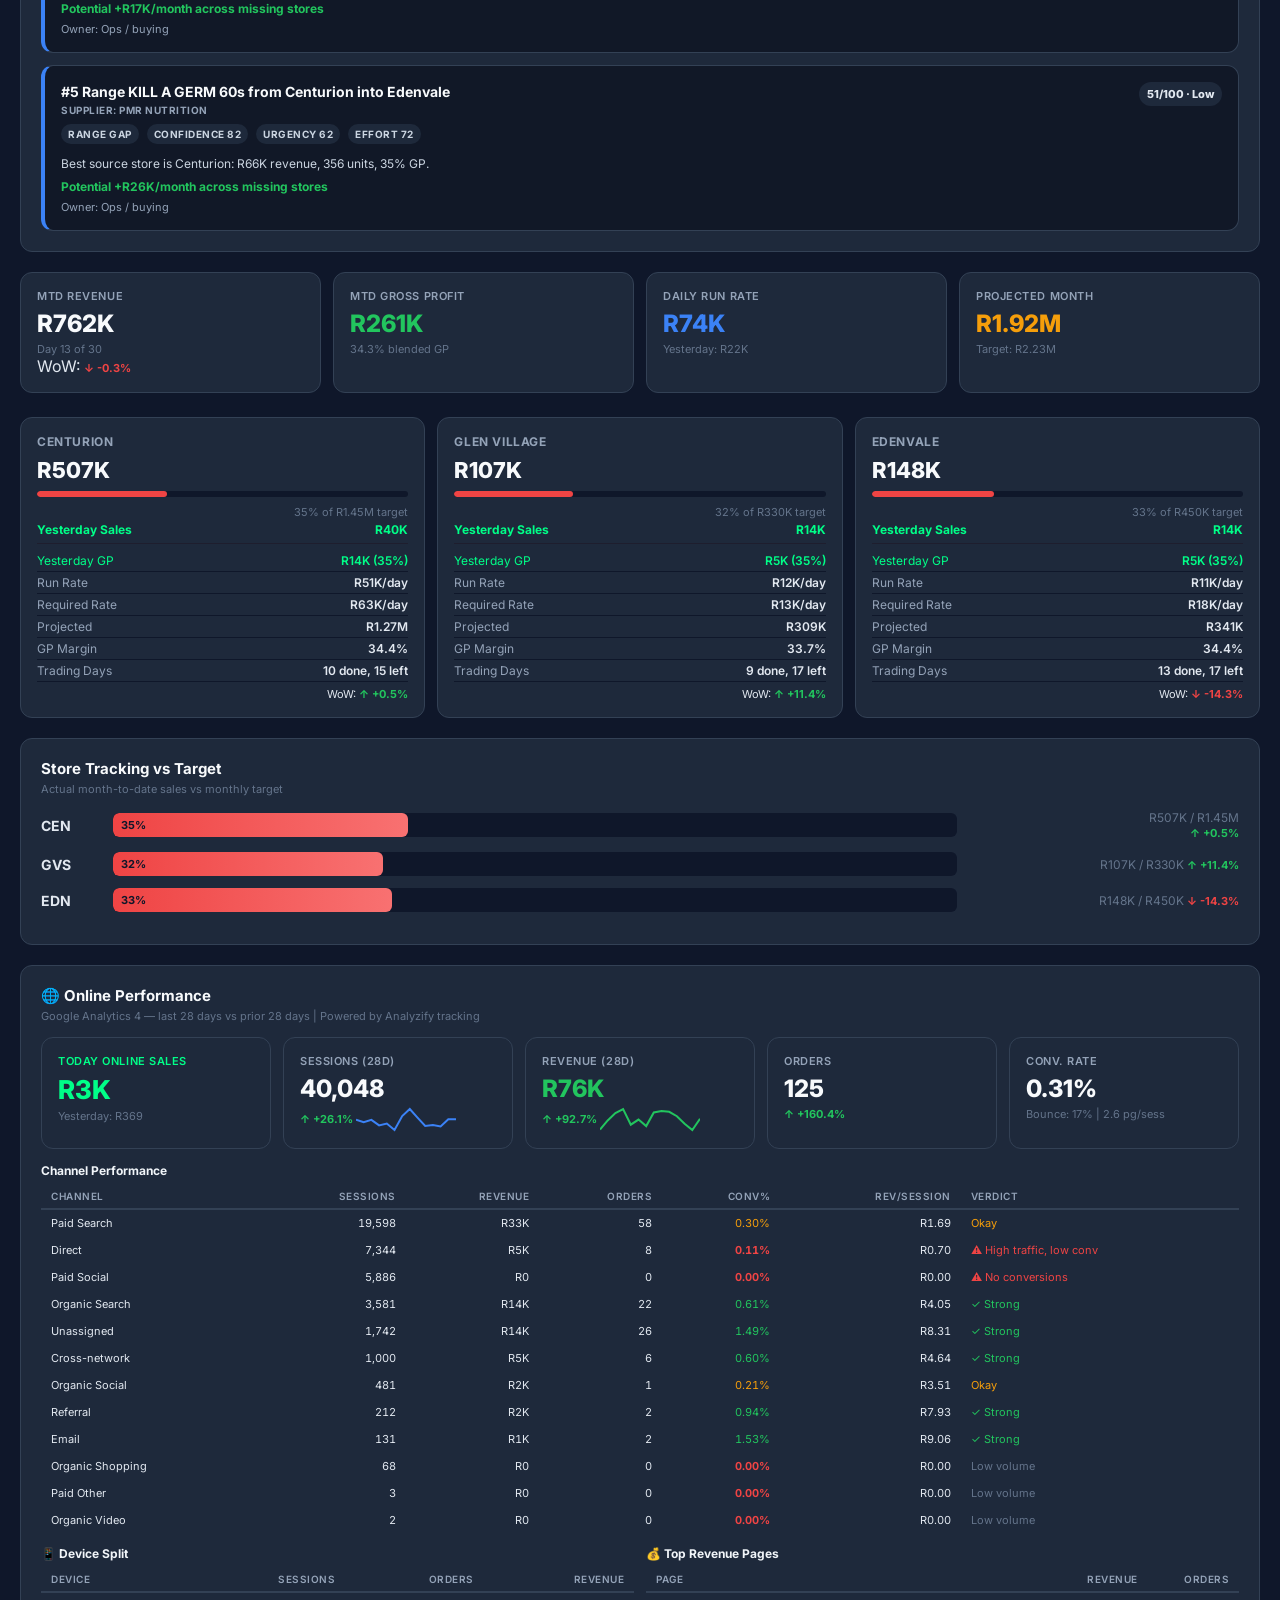
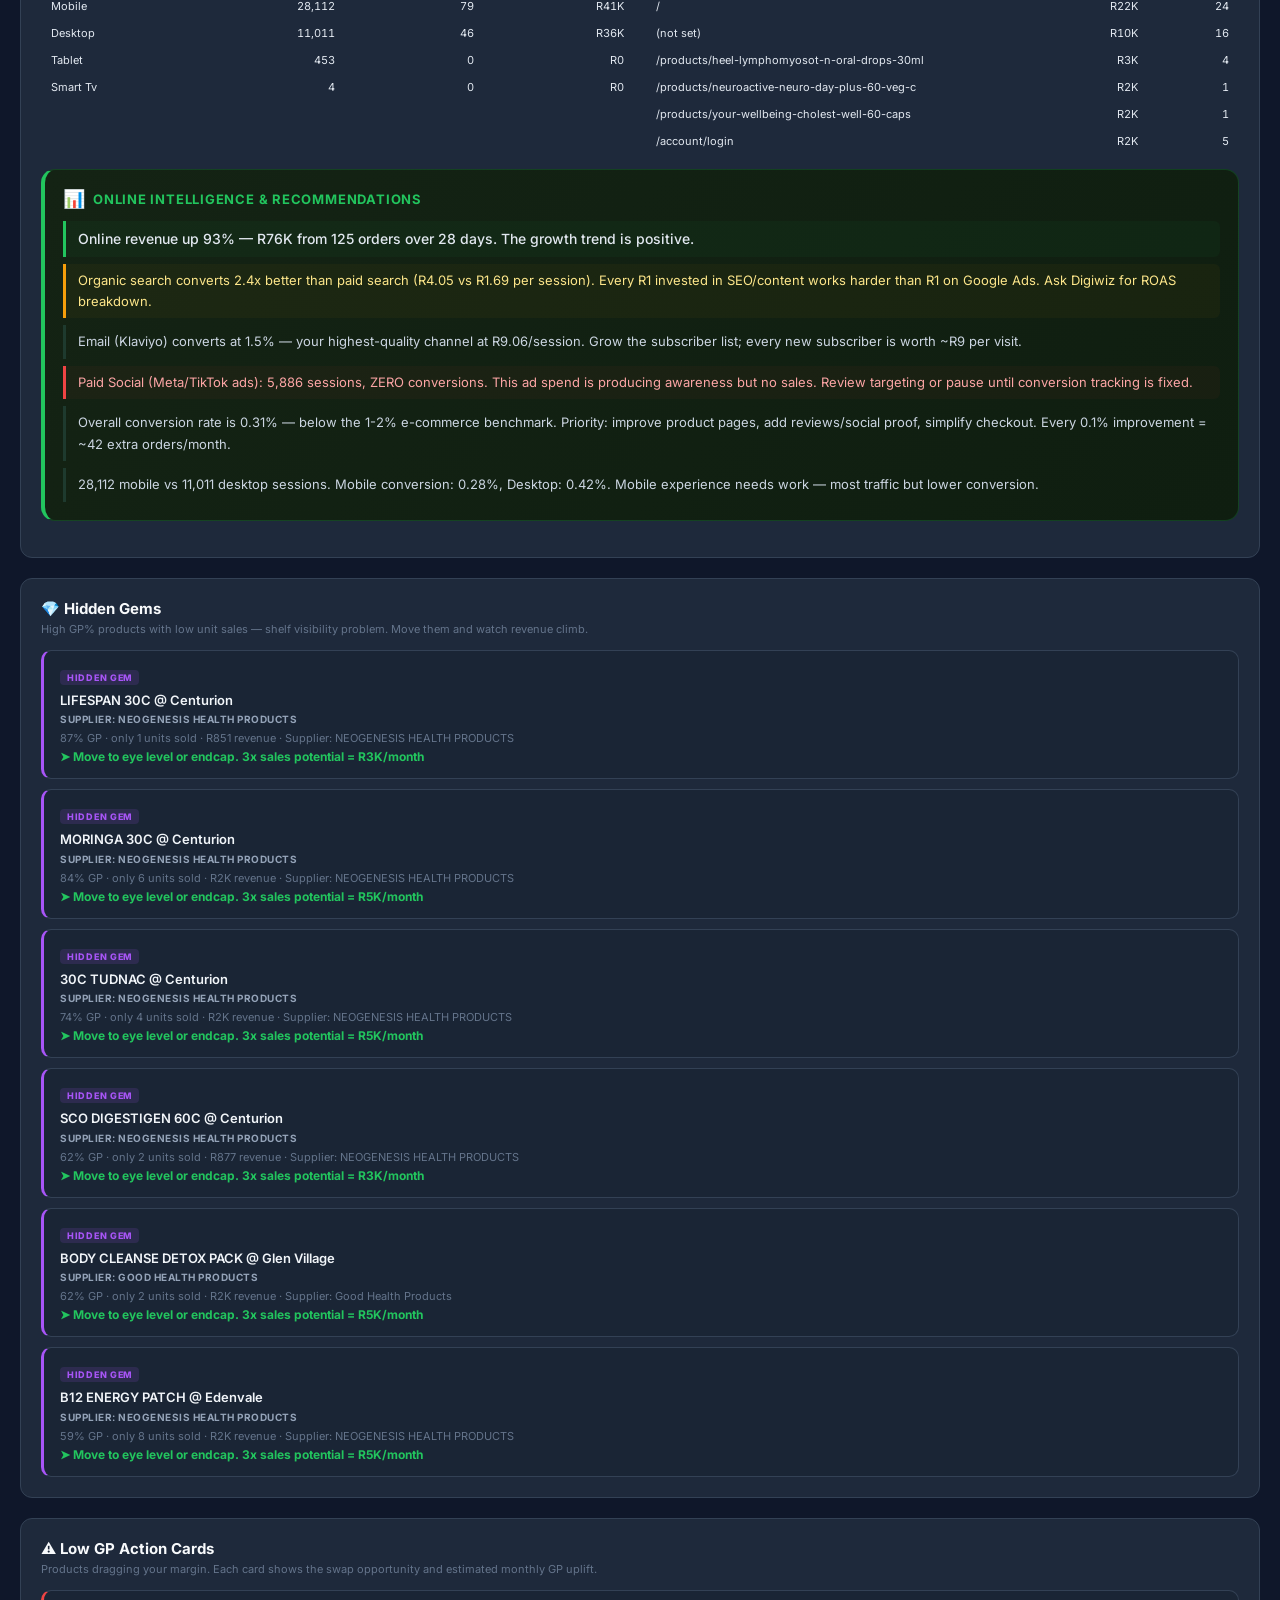
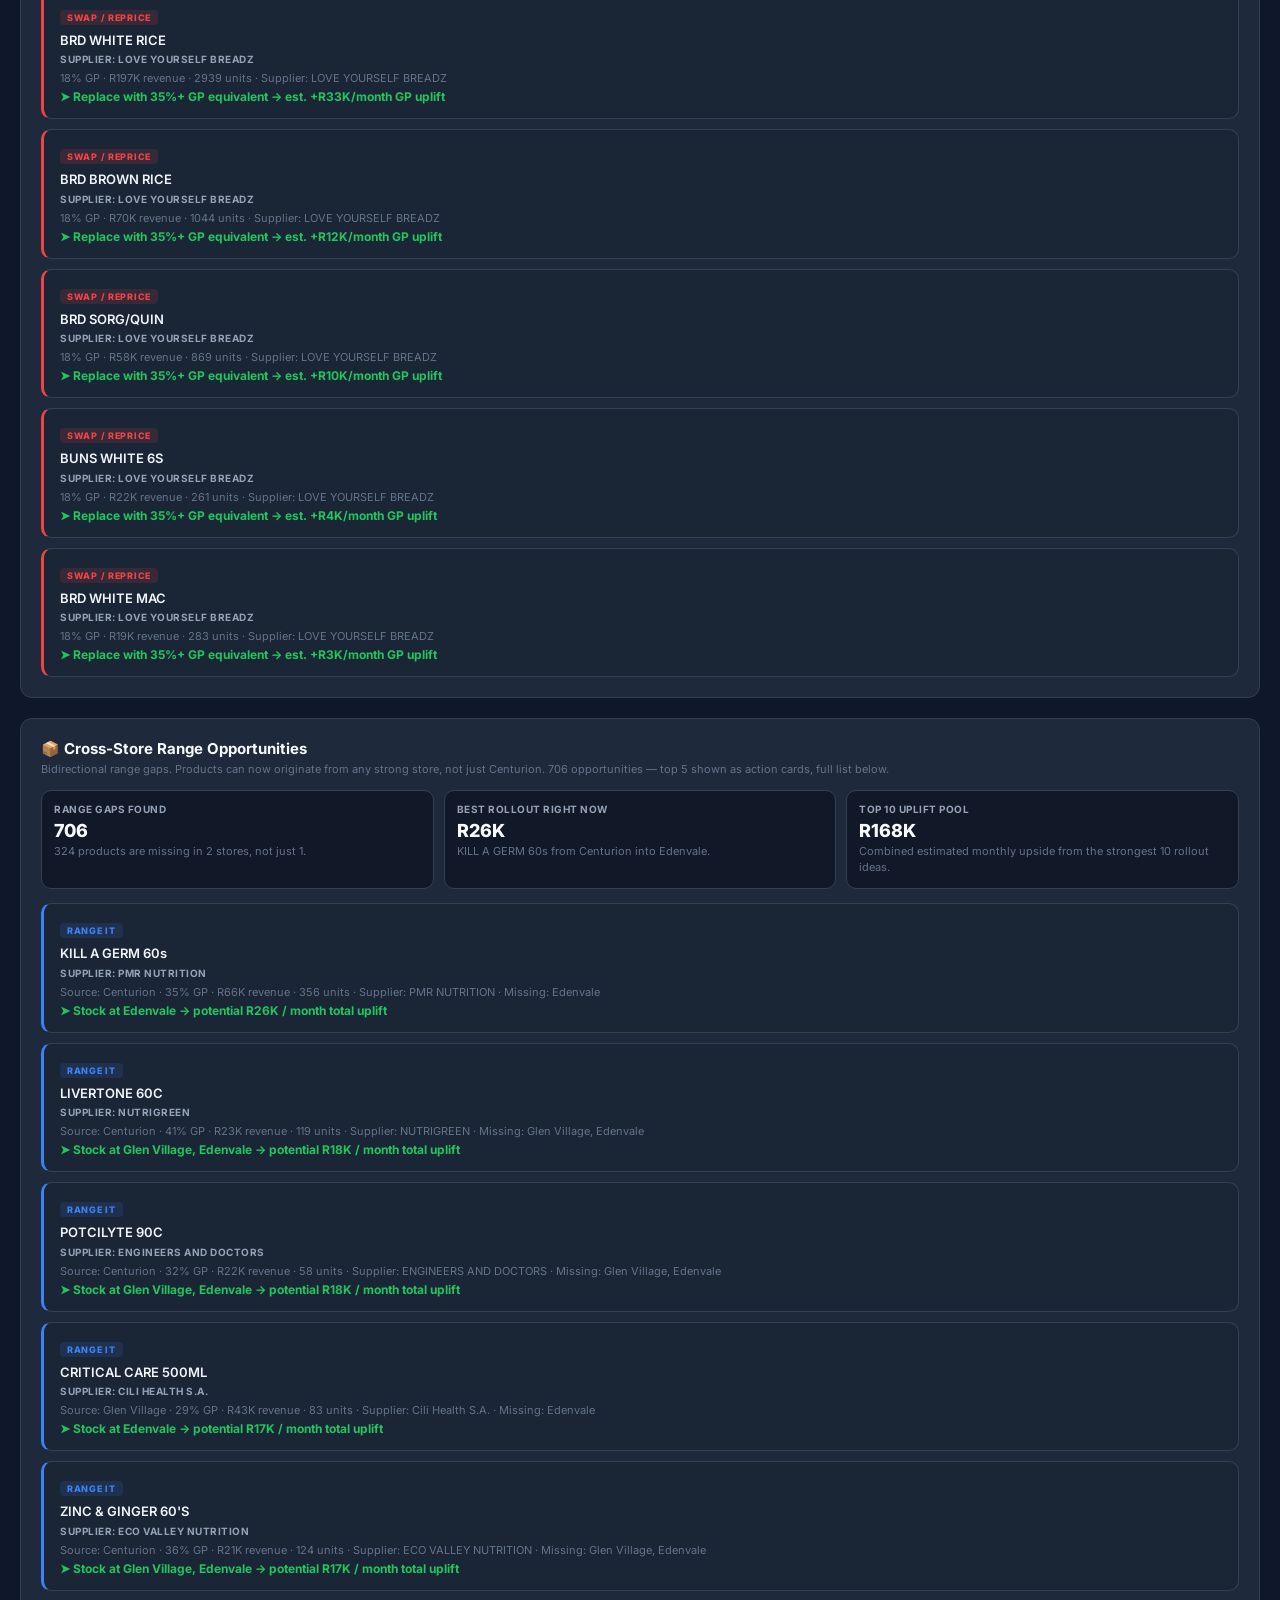
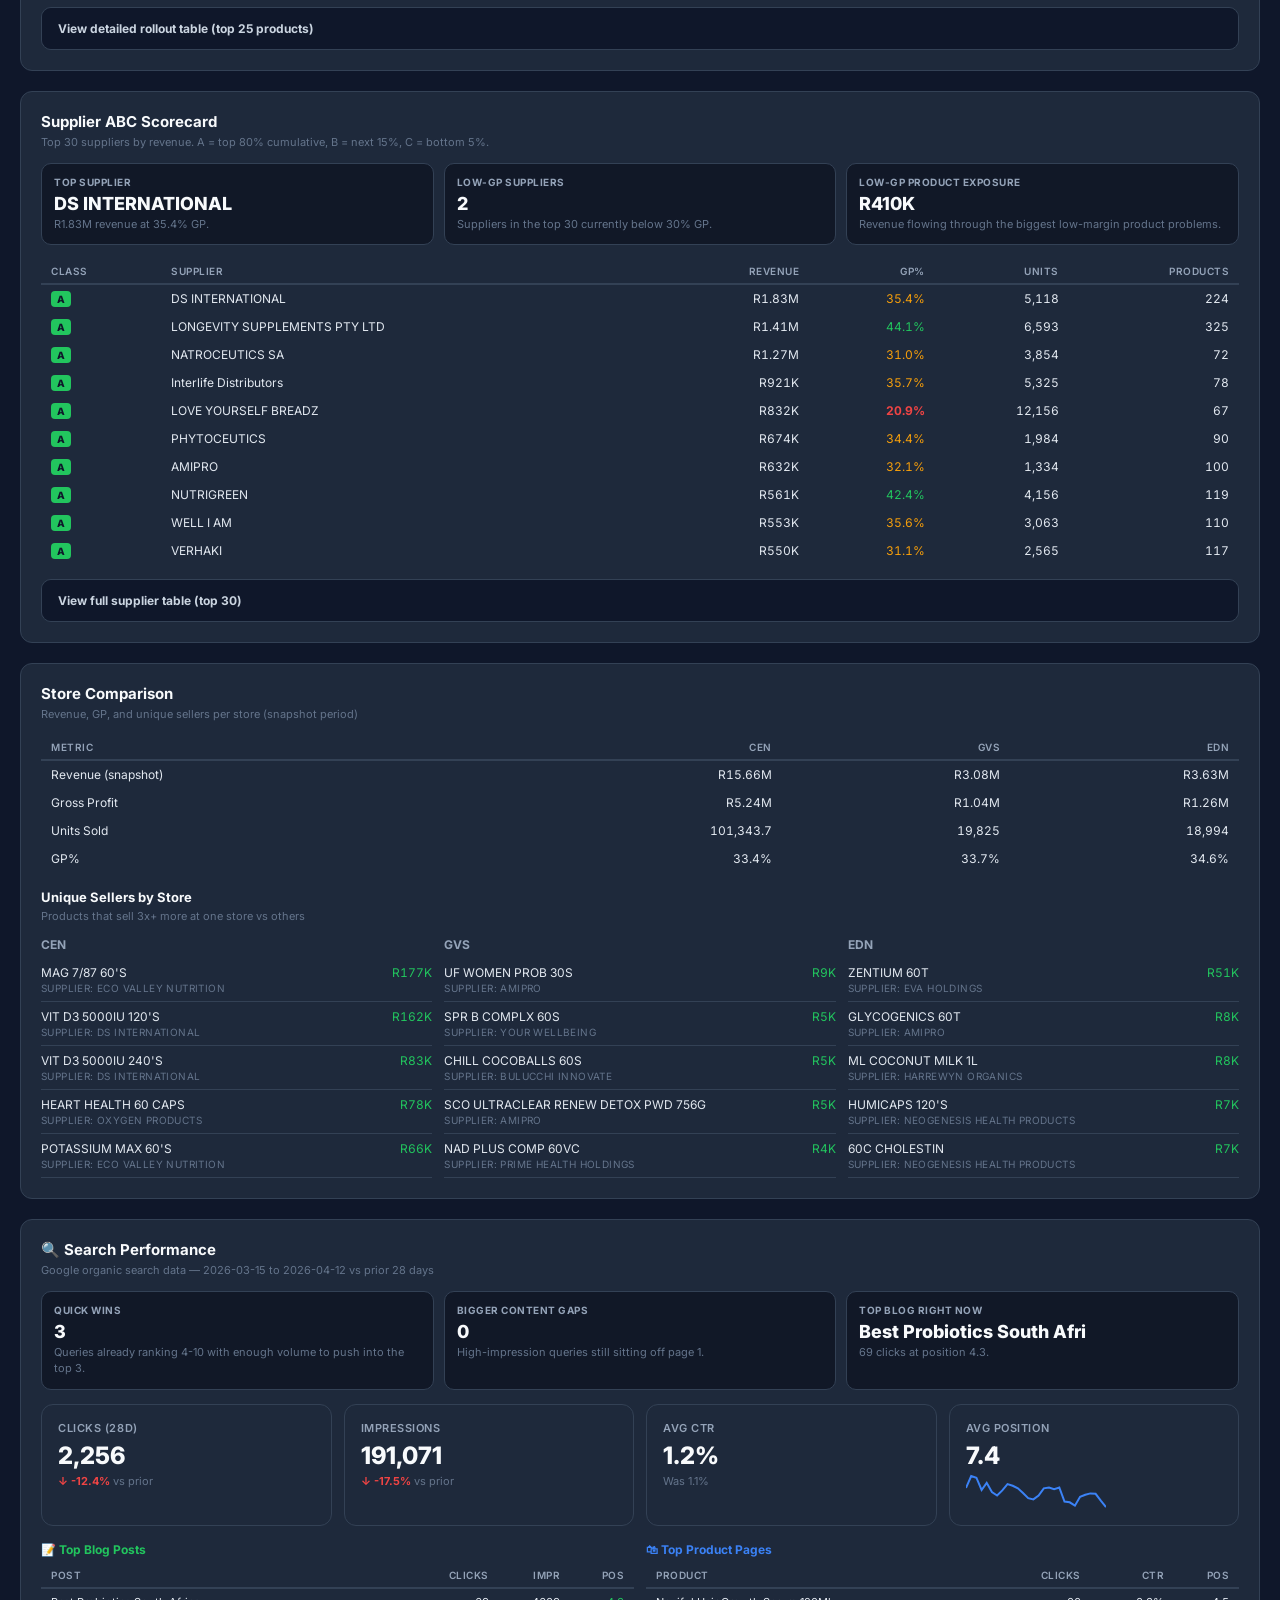
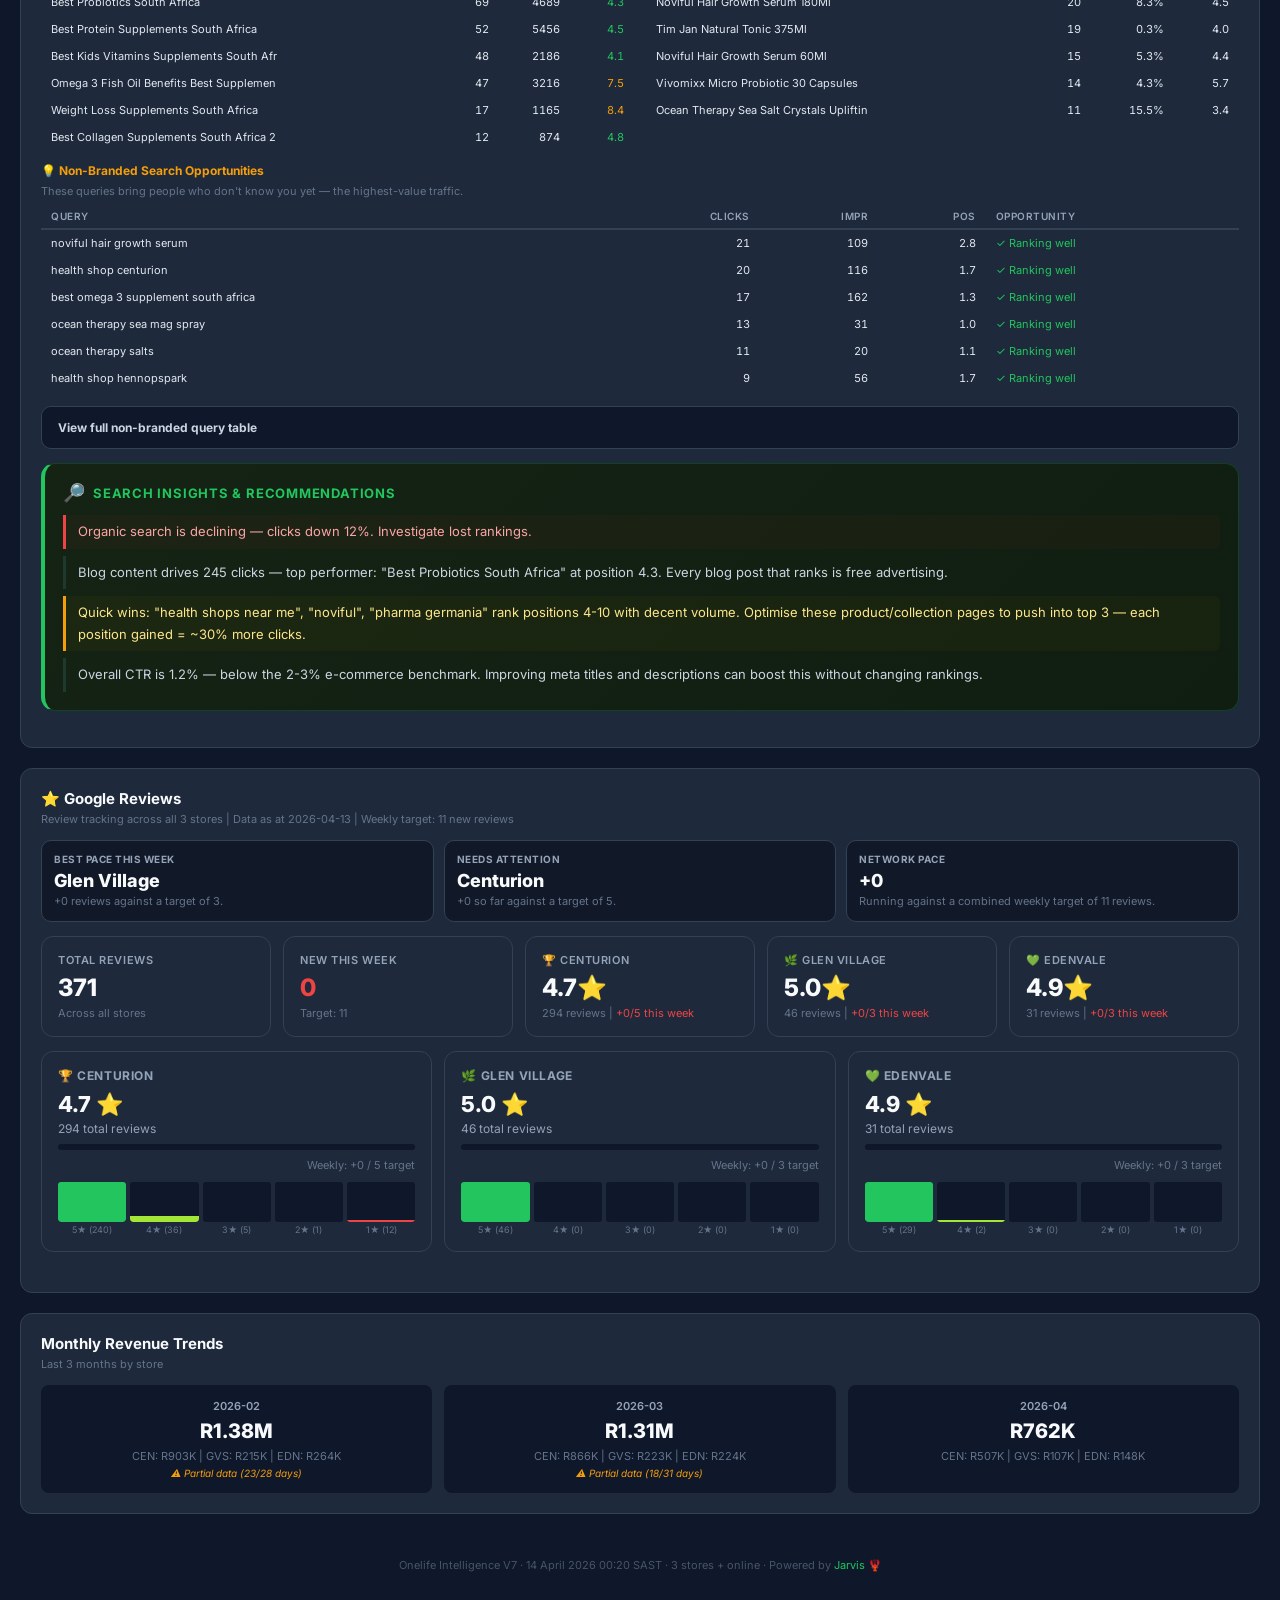
==== commit 2773b6ae: "fix: use actual sales percentage for target bars" ====
--- a/v8/index.html
+++ b/v8/index.html
@@ -1,7 +1,7 @@
 <!DOCTYPE html>
 <html lang="en"><head>
 <meta charset="UTF-8"><meta name="viewport" content="width=device-width, initial-scale=1.0">
-<title>Onelife Intelligence | V8 Live</title>
+<title>Onelife Intelligence | V8 Preview</title>
 <link href="https://fonts.googleapis.com/css2?family=Inter:wght@400;500;600;700;800&display=swap" rel="stylesheet">
 <style>
 
@@ -173,8 +173,8 @@
 
 </style></head><body><div class="container">
 <header><h1>Onelife <span>Intelligence</span></h1>
-<div class="sub">V8 | Hybrid owner + operator cockpit | Reporting month: April 2026</div>
-<div class="date">03 April 2026 | Data as at 2026-04-03 19:11</div>
+<div class="sub">V8 Preview | Hybrid owner + operator cockpit | Reporting month: April 2026 | V7 remains live as backup</div>
+<div class="date">14 April 2026 | Data as at 2026-04-13 19:34</div>
 </header>
 <div class="topnav">
 <a class="jump-btn" href="#overview">Overview</a>
@@ -188,15 +188,15 @@
 <div id="overview" class="section-anchor"></div>
 <div class="card"><h3>&#x1f9ec; Data Source Health</h3><div class="desc">Know what to trust before acting. Freshness is shown per source.</div>
 <div class="source-strip">
-<div class="source-card good">
+<div class="source-card warn">
 <div class="label">Omni Cache</div>
-<div class="status">Fresh</div>
-<div class="note">03 Apr 19:11</div>
-</div>
-<div class="source-card good">
+<div class="status">Lagging</div>
+<div class="note">13 Apr 19:34</div>
+</div>
+<div class="source-card warn">
 <div class="label">Sales Histories</div>
-<div class="status">Fresh</div>
-<div class="note">Latest trade day: 3/30</div>
+<div class="status">Lagging</div>
+<div class="note">Latest trade day: 13/30</div>
 </div>
 <div class="source-card good">
 <div class="label">GA4</div>
@@ -208,35 +208,35 @@
 <div class="status">Live</div>
 <div class="note">Google data naturally lags ~2 days</div>
 </div>
-<div class="source-card bad">
+<div class="source-card good">
 <div class="label">Google Reviews</div>
-<div class="status">Stale</div>
-<div class="note">2026-03-27</div>
+<div class="status">Fresh</div>
+<div class="note">2026-04-13</div>
 </div>
 </div></div>
 <div class="story-card">
-<div class="story-header"><span style="font-size:18px">&#x1f9e0;</span><span class="story-title">Today's Story</span><span class="story-date">03 April 2026</span></div>
+<div class="story-header"><span style="font-size:18px">&#x1f9e0;</span><span class="story-title">Today's Story</span><span class="story-date">14 April 2026</span></div>
 <div class="story-sentences">
-<div class="story-sentence lead">April 2026 is running ahead of target, projected R2.34M against a R2.23M month target (105%).</div>
-<div class="story-sentence alert-sentence">Top priority right now: Lift Edenvale pace vs target (High score, close ~r107k of the shortfall in 7 days). Owner: Edenvale manager.</div>
-<div class="story-sentence">Centurion is the standout at R126K MTD, running R63K/day, up 0% WoW.</div>
-<div class="story-sentence">Glen Village is workable at 93% trajectory, up 11% WoW, but still needs R11K/day to close the gap.</div>
-<div class="story-sentence">Edenvale is workable at 87% trajectory, down 14% WoW, but still needs R15K/day to close the gap.</div>
-<div class="story-sentence">Blended GP is holding at 33.9%, which is healthy enough to protect while chasing revenue.</div>
+<div class="story-sentence lead">April 2026 is under pressure: projected R1.92M vs R2.23M target (86%), leaving a R312K shortfall that needs action now.</div>
+<div class="story-sentence alert-sentence">Top priority right now: Lift Centurion pace vs target (High score, close ~r440k of the shortfall in 7 days). Owner: Centurion manager.</div>
+<div class="story-sentence">Centurion is workable at 87% trajectory, up 0% WoW, but still needs R63K/day to close the gap.</div>
+<div class="story-sentence">Glen Village is workable at 94% trajectory, up 11% WoW, but still needs R13K/day to close the gap.</div>
+<div class="story-sentence alert-sentence">Edenvale is the concern at 76% trajectory, down 14% WoW. Current pace is R11K/day, required pace is R18K/day.</div>
+<div class="story-sentence">Blended GP is holding at 34.3%, which is healthy enough to protect while chasing revenue.</div>
 <div class="story-sentence opp-sentence">Best cross-store rollout: KILL A GERM 60s wins at Centurion and is missing from Edenvale, worth about R26K/month if rolled out.</div>
 </div></div>
 <div class="daily-action urgent">
 <div class="da-icon">&#x1f6a8;</div>
 <div class="da-body">
 <div class="da-label">&#x2605; Daily Action</div>
-<div class="da-text">Lift Edenvale pace vs target — Running at 87% of target. Current pace R13K/day vs required R15K/day. Close ~R107K of the shortfall in 7 days. Owner: Edenvale manager.</div>
+<div class="da-text">Lift Centurion pace vs target — Running at 87% of target. Current pace R51K/day vs required R63K/day. Close ~R440K of the shortfall in 7 days. Owner: Centurion manager.</div>
 </div></div>
 <div class="card"><h3>&#x1f3af; Top 5 Priority Actions</h3><div class="desc">Weighted ranking = impact + confidence + urgency + effort + feasibility. Built for decision-making, not just reporting.</div>
 <div class="priority-list">
 <div class="priority-item urgent">
 <div class="priority-head">
 <div>
-<div class="priority-title">#1 Lift Edenvale pace vs target</div>
+<div class="priority-title">#1 Lift Centurion pace vs target</div>
 </div>
 <div class="priority-score">90/100 · High</div>
 </div>
@@ -246,34 +246,70 @@
 <span class="meta-pill">Urgency 82</span>
 <span class="meta-pill">Effort 84</span>
 </div>
-<div class="priority-summary">Running at 87% of target. Current pace R13K/day vs required R15K/day.</div>
-<div class="priority-impact">Close ~R107K of the shortfall in 7 days</div>
-<div class="priority-owner">Owner: Edenvale manager</div>
+<div class="priority-summary">Running at 87% of target. Current pace R51K/day vs required R63K/day.</div>
+<div class="priority-impact">Close ~R440K of the shortfall in 7 days</div>
+<div class="priority-owner">Owner: Centurion manager</div>
 </div>
 <div class="priority-item urgent">
 <div class="priority-head">
 <div>
-<div class="priority-title">#2 Lift Glen Village pace vs target</div>
-</div>
-<div class="priority-score">78/100 · Medium</div>
+<div class="priority-title">#2 Lift Edenvale pace vs target</div>
+</div>
+<div class="priority-score">68/100 · Medium</div>
 </div>
 <div class="priority-meta">
 <span class="meta-pill">Store pace</span>
-<span class="meta-pill">Confidence 76</span>
-<span class="meta-pill">Urgency 82</span>
+<span class="meta-pill">Confidence 88</span>
+<span class="meta-pill">Urgency 95</span>
 <span class="meta-pill">Effort 84</span>
 </div>
-<div class="priority-summary">Running at 93% of target. Current pace R10K/day vs required R11K/day.</div>
-<div class="priority-impact">Close ~R77K of the shortfall in 7 days</div>
-<div class="priority-owner">Owner: Glen Village manager</div>
+<div class="priority-summary">Running at 76% of target. Current pace R11K/day vs required R18K/day.</div>
+<div class="priority-impact">Close ~R124K of the shortfall in 7 days</div>
+<div class="priority-owner">Owner: Edenvale manager</div>
 </div>
 <div class="priority-item opportunity">
 <div class="priority-head">
 <div>
-<div class="priority-title">#3 Range KILL A GERM 60s from Centurion into Edenvale</div>
+<div class="priority-title">#3 Range LIVERTONE 60C from Centurion into Glen Village, Edenvale</div>
+<div class="priority-supplier">Supplier: NUTRIGREEN</div>
+</div>
+<div class="priority-score">53/100 · Low</div>
+</div>
+<div class="priority-meta">
+<span class="meta-pill">Range gap</span>
+<span class="meta-pill">Confidence 82</span>
+<span class="meta-pill">Urgency 74</span>
+<span class="meta-pill">Effort 72</span>
+</div>
+<div class="priority-summary">Best source store is Centurion: R23K revenue, 119 units, 41% GP.</div>
+<div class="priority-impact">Potential +R18K/month across missing stores</div>
+<div class="priority-owner">Owner: Ops / buying</div>
+</div>
+<div class="priority-item opportunity">
+<div class="priority-head">
+<div>
+<div class="priority-title">#4 Range ZINC &amp; GINGER 60'S from Centurion into Glen Village, Edenvale</div>
+<div class="priority-supplier">Supplier: ECO VALLEY NUTRITION</div>
+</div>
+<div class="priority-score">53/100 · Low</div>
+</div>
+<div class="priority-meta">
+<span class="meta-pill">Range gap</span>
+<span class="meta-pill">Confidence 82</span>
+<span class="meta-pill">Urgency 74</span>
+<span class="meta-pill">Effort 72</span>
+</div>
+<div class="priority-summary">Best source store is Centurion: R21K revenue, 124 units, 36% GP.</div>
+<div class="priority-impact">Potential +R17K/month across missing stores</div>
+<div class="priority-owner">Owner: Ops / buying</div>
+</div>
+<div class="priority-item opportunity">
+<div class="priority-head">
+<div>
+<div class="priority-title">#5 Range KILL A GERM 60s from Centurion into Edenvale</div>
 <div class="priority-supplier">Supplier: PMR NUTRITION</div>
 </div>
-<div class="priority-score">58/100 · Low</div>
+<div class="priority-score">51/100 · Low</div>
 </div>
 <div class="priority-meta">
 <span class="meta-pill">Range gap</span>
@@ -285,163 +321,127 @@
 <div class="priority-impact">Potential +R26K/month across missing stores</div>
 <div class="priority-owner">Owner: Ops / buying</div>
 </div>
-<div class="priority-item opportunity">
-<div class="priority-head">
-<div>
-<div class="priority-title">#4 Range LIVERTONE 60C from Centurion into Glen Village, Edenvale</div>
-<div class="priority-supplier">Supplier: NUTRIGREEN</div>
-</div>
-<div class="priority-score">58/100 · Low</div>
-</div>
-<div class="priority-meta">
-<span class="meta-pill">Range gap</span>
-<span class="meta-pill">Confidence 82</span>
-<span class="meta-pill">Urgency 74</span>
-<span class="meta-pill">Effort 72</span>
-</div>
-<div class="priority-summary">Best source store is Centurion: R23K revenue, 119 units, 41% GP.</div>
-<div class="priority-impact">Potential +R18K/month across missing stores</div>
-<div class="priority-owner">Owner: Ops / buying</div>
-</div>
-<div class="priority-item opportunity">
-<div class="priority-head">
-<div>
-<div class="priority-title">#5 Range ZINC &amp; GINGER 60'S from Centurion into Glen Village, Edenvale</div>
-<div class="priority-supplier">Supplier: ECO VALLEY NUTRITION</div>
-</div>
-<div class="priority-score">57/100 · Low</div>
-</div>
-<div class="priority-meta">
-<span class="meta-pill">Range gap</span>
-<span class="meta-pill">Confidence 82</span>
-<span class="meta-pill">Urgency 74</span>
-<span class="meta-pill">Effort 72</span>
-</div>
-<div class="priority-summary">Best source store is Centurion: R21K revenue, 124 units, 36% GP.</div>
-<div class="priority-impact">Potential +R17K/month across missing stores</div>
-<div class="priority-owner">Owner: Ops / buying</div>
-</div>
 </div>
 </div>
 <div id="stores" class="section-anchor"></div>
 <div class="kpi-strip">
-<div class="kpi"><div class="label">MTD Revenue</div><div class="val">R186K</div><div class="note">Day 3 of 30</div><div class="wow">WoW: <span style="color:#ef4444;font-size:11px;font-weight:700">↓&nbsp;-0.3%</span></div></div>
-<div class="kpi"><div class="label">MTD Gross Profit</div><div class="val green">R63K</div><div class="note">33.9% blended GP</div></div>
-<div class="kpi"><div class="label">Daily Run Rate</div><div class="val blue">R86K</div><div class="note">Yesterday: R95K</div></div>
-<div class="kpi"><div class="label">Projected Month</div><div class="val green">R2.34M</div><div class="note">Target: R2.23M</div></div>
+<div class="kpi"><div class="label">MTD Revenue</div><div class="val">R762K</div><div class="note">Day 13 of 30</div><div class="wow">WoW: <span style="color:#ef4444;font-size:11px;font-weight:700">↓&nbsp;-0.3%</span></div></div>
+<div class="kpi"><div class="label">MTD Gross Profit</div><div class="val green">R261K</div><div class="note">34.3% blended GP</div></div>
+<div class="kpi"><div class="label">Daily Run Rate</div><div class="val blue">R74K</div><div class="note">Yesterday: R22K</div></div>
+<div class="kpi"><div class="label">Projected Month</div><div class="val yellow">R1.92M</div><div class="note">Target: R2.23M</div></div>
 </div>
 <div class="store-grid">
 <div class="store-card">
 <div class="sname">Centurion</div>
-<div class="srev">R126K</div>
-<div class="bar-mini"><div class="bar-fill ok" style="width:100%"></div></div>
-<div class="spct">113% of R1.45M target</div>
-<div class="srow" style="border-bottom:1px solid #1e1e2e;padding-bottom:6px;margin-bottom:6px"><span style="color:#00ff88;font-weight:700">Yesterday Sales</span><span class="sv" style="color:#00ff88;font-weight:700">R72K</span></div>
-<div class="srow"><span style="color:#00ff88">Yesterday GP</span><span class="sv" style="color:#00ff88">R25K (34%)</span></div>
-<div class="srow"><span>Run Rate</span><span class="sv">R63K/day</span></div>
-<div class="srow"><span>Required Rate</span><span class="sv highlight">R55K/day</span></div>
-<div class="srow"><span>Projected</span><span class="sv">R1.64M</span></div>
+<div class="srev">R507K</div>
+<div class="bar-mini"><div class="bar-fill bad" style="width:35%"></div></div>
+<div class="spct">35% of R1.45M target</div>
+<div class="srow" style="border-bottom:1px solid #1e1e2e;padding-bottom:6px;margin-bottom:6px"><span style="color:#00ff88;font-weight:700">Yesterday Sales</span><span class="sv" style="color:#00ff88;font-weight:700">R40K</span></div>
+<div class="srow"><span style="color:#00ff88">Yesterday GP</span><span class="sv" style="color:#00ff88">R14K (35%)</span></div>
+<div class="srow"><span>Run Rate</span><span class="sv">R51K/day</span></div>
+<div class="srow"><span>Required Rate</span><span class="sv ">R63K/day</span></div>
+<div class="srow"><span>Projected</span><span class="sv">R1.27M</span></div>
 <div class="srow"><span>GP Margin</span><span class="sv">34.4%</span></div>
-<div class="srow"><span>Trading Days</span><span class="sv">2 done, 24 left</span></div>
+<div class="srow"><span>Trading Days</span><span class="sv">10 done, 15 left</span></div>
 <div class="store-wow">WoW: <span style="color:#22c55e;font-size:11px;font-weight:700">↑&nbsp;+0.5%</span></div>
 </div>
 <div class="store-card">
 <div class="sname">Glen Village</div>
-<div class="srev">R21K</div>
-<div class="bar-mini"><div class="bar-fill warn" style="width:93%"></div></div>
-<div class="spct">93% of R330K target</div>
-<div class="srow" style="border-bottom:1px solid #1e1e2e;padding-bottom:6px;margin-bottom:6px"><span style="color:#00ff88;font-weight:700">Yesterday Sales</span><span class="sv" style="color:#00ff88;font-weight:700">R9K</span></div>
-<div class="srow"><span style="color:#00ff88">Yesterday GP</span><span class="sv" style="color:#00ff88">R3K (31%)</span></div>
-<div class="srow"><span>Run Rate</span><span class="sv">R10K/day</span></div>
-<div class="srow"><span>Required Rate</span><span class="sv ">R11K/day</span></div>
-<div class="srow"><span>Projected</span><span class="sv">R308K</span></div>
-<div class="srow"><span>GP Margin</span><span class="sv">30.7%</span></div>
-<div class="srow"><span>Trading Days</span><span class="sv">2 done, 28 left</span></div>
+<div class="srev">R107K</div>
+<div class="bar-mini"><div class="bar-fill bad" style="width:32%"></div></div>
+<div class="spct">32% of R330K target</div>
+<div class="srow" style="border-bottom:1px solid #1e1e2e;padding-bottom:6px;margin-bottom:6px"><span style="color:#00ff88;font-weight:700">Yesterday Sales</span><span class="sv" style="color:#00ff88;font-weight:700">R14K</span></div>
+<div class="srow"><span style="color:#00ff88">Yesterday GP</span><span class="sv" style="color:#00ff88">R5K (35%)</span></div>
+<div class="srow"><span>Run Rate</span><span class="sv">R12K/day</span></div>
+<div class="srow"><span>Required Rate</span><span class="sv ">R13K/day</span></div>
+<div class="srow"><span>Projected</span><span class="sv">R309K</span></div>
+<div class="srow"><span>GP Margin</span><span class="sv">33.7%</span></div>
+<div class="srow"><span>Trading Days</span><span class="sv">9 done, 17 left</span></div>
 <div class="store-wow">WoW: <span style="color:#22c55e;font-size:11px;font-weight:700">↑&nbsp;+11.4%</span></div>
 </div>
 <div class="store-card">
 <div class="sname">Edenvale</div>
-<div class="srev">R39K</div>
-<div class="bar-mini"><div class="bar-fill warn" style="width:87%"></div></div>
-<div class="spct">87% of R450K target</div>
-<div class="srow" style="border-bottom:1px solid #1e1e2e;padding-bottom:6px;margin-bottom:6px"><span style="color:#00ff88;font-weight:700">Yesterday Sales</span><span class="sv" style="color:#00ff88;font-weight:700">R8K</span></div>
-<div class="srow"><span style="color:#00ff88">Yesterday GP</span><span class="sv" style="color:#00ff88">R3K (38%)</span></div>
-<div class="srow"><span>Run Rate</span><span class="sv">R13K/day</span></div>
-<div class="srow"><span>Required Rate</span><span class="sv ">R15K/day</span></div>
-<div class="srow"><span>Projected</span><span class="sv">R390K</span></div>
-<div class="srow"><span>GP Margin</span><span class="sv">34.1%</span></div>
-<div class="srow"><span>Trading Days</span><span class="sv">3 done, 27 left</span></div>
+<div class="srev">R148K</div>
+<div class="bar-mini"><div class="bar-fill bad" style="width:33%"></div></div>
+<div class="spct">33% of R450K target</div>
+<div class="srow" style="border-bottom:1px solid #1e1e2e;padding-bottom:6px;margin-bottom:6px"><span style="color:#00ff88;font-weight:700">Yesterday Sales</span><span class="sv" style="color:#00ff88;font-weight:700">R14K</span></div>
+<div class="srow"><span style="color:#00ff88">Yesterday GP</span><span class="sv" style="color:#00ff88">R5K (35%)</span></div>
+<div class="srow"><span>Run Rate</span><span class="sv">R11K/day</span></div>
+<div class="srow"><span>Required Rate</span><span class="sv alert">R18K/day</span></div>
+<div class="srow"><span>Projected</span><span class="sv">R341K</span></div>
+<div class="srow"><span>GP Margin</span><span class="sv">34.4%</span></div>
+<div class="srow"><span>Trading Days</span><span class="sv">13 done, 17 left</span></div>
 <div class="store-wow">WoW: <span style="color:#ef4444;font-size:11px;font-weight:700">↓&nbsp;-14.3%</span></div>
 </div>
 </div>
-<div class="card"><h3>Store Tracking vs Target</h3><div class="desc">Projected month-end based on current run rate</div>
+<div class="card"><h3>Store Tracking vs Target</h3><div class="desc">Actual month-to-date sales vs monthly target</div>
 <div class="progress-row"><div class="sn">CEN</div>
-<div class="bar-wrap"><div class="bar ok" style="width:100%">113%</div></div>
+<div class="bar-wrap"><div class="bar bad" style="width:35%">35%</div></div>
 <div class="spark"></div>
-<div class="tgt">R126K / R1.45M <span style="color:#22c55e;font-size:11px;font-weight:700">↑&nbsp;+0.5%</span></div></div>
+<div class="tgt">R507K / R1.45M <span style="color:#22c55e;font-size:11px;font-weight:700">↑&nbsp;+0.5%</span></div></div>
 <div class="progress-row"><div class="sn">GVS</div>
-<div class="bar-wrap"><div class="bar warn" style="width:93%">93%</div></div>
+<div class="bar-wrap"><div class="bar bad" style="width:32%">32%</div></div>
 <div class="spark"></div>
-<div class="tgt">R21K / R330K <span style="color:#22c55e;font-size:11px;font-weight:700">↑&nbsp;+11.4%</span></div></div>
+<div class="tgt">R107K / R330K <span style="color:#22c55e;font-size:11px;font-weight:700">↑&nbsp;+11.4%</span></div></div>
 <div class="progress-row"><div class="sn">EDN</div>
-<div class="bar-wrap"><div class="bar warn" style="width:87%">87%</div></div>
+<div class="bar-wrap"><div class="bar bad" style="width:33%">33%</div></div>
 <div class="spark"></div>
-<div class="tgt">R39K / R450K <span style="color:#ef4444;font-size:11px;font-weight:700">↓&nbsp;-14.3%</span></div></div>
+<div class="tgt">R148K / R450K <span style="color:#ef4444;font-size:11px;font-weight:700">↓&nbsp;-14.3%</span></div></div>
 </div>
 <div id="online" class="section-anchor"></div>
 <div class="card"><h3>&#x1f310; Online Performance</h3>
 <div class="desc">Google Analytics 4 — last 28 days vs prior 28 days | Powered by Analyzify tracking</div>
 <div class="kpi-strip" style="margin-bottom:14px">
-<div class="kpi"><div class="label" style="color:#00ff88">Today Online Sales</div><div class="val" style="color:#00ff88;font-size:26px">R3K</div><div class="note">Yesterday: R4K</div></div>
-<div class="kpi"><div class="label">Sessions (28d)</div><div class="val">43,683</div><div class="note"><span style="color:#22c55e;font-size:11px;font-weight:700">↑&nbsp;+171.8%</span> <svg width="100" height="25" style="vertical-align:middle"><polyline points="0.0,17.2 7.1,18.9 14.3,16.8 21.4,17.8 28.6,19.9 35.7,20.3 42.9,20.2 50.0,14.3 57.1,15.3 64.3,2.0 71.4,13.2 78.6,20.6 85.7,21.3 92.9,20.7 100.0,23.0" fill="none" stroke="#3b82f6" stroke-width="2"/></svg></div></div>
-<div class="kpi"><div class="label">Revenue (28d)</div><div class="val green">R65K</div><div class="note"><span style="color:#22c55e;font-size:11px;font-weight:700">↑&nbsp;+211.8%</span> <svg width="100" height="25" style="vertical-align:middle"><polyline points="0.0,16.0 7.1,21.8 14.3,11.1 21.4,15.4 28.6,14.3 35.7,16.2 42.9,2.0 50.0,13.7 57.1,20.8 64.3,4.2 71.4,3.0 78.6,23.0 85.7,14.0 92.9,6.8 100.0,13.5" fill="none" stroke="#22c55e" stroke-width="2"/></svg></div></div>
-<div class="kpi"><div class="label">Orders</div><div class="val">95</div><div class="note"><span style="color:#22c55e;font-size:11px;font-weight:700">↑&nbsp;+280.0%</span></div></div>
-<div class="kpi"><div class="label">Conv. Rate</div><div class="val">0.22%</div><div class="note">Bounce: 15% | 2.6 pg/sess</div></div>
+<div class="kpi"><div class="label" style="color:#00ff88">Today Online Sales</div><div class="val" style="color:#00ff88;font-size:26px">R3K</div><div class="note">Yesterday: R369</div></div>
+<div class="kpi"><div class="label">Sessions (28d)</div><div class="val">40,048</div><div class="note"><span style="color:#22c55e;font-size:11px;font-weight:700">↑&nbsp;+26.1%</span> <svg width="100" height="25" style="vertical-align:middle"><polyline points="0.0,12.8 7.7,15.2 15.4,12.9 23.1,18.4 30.8,16.5 38.5,23.0 46.2,9.0 53.8,2.0 61.5,10.6 69.2,18.9 76.9,18.0 84.6,19.4 92.3,12.3 100.0,12.2" fill="none" stroke="#3b82f6" stroke-width="2"/></svg></div></div>
+<div class="kpi"><div class="label">Revenue (28d)</div><div class="val green">R76K</div><div class="note"><span style="color:#22c55e;font-size:11px;font-weight:700">↑&nbsp;+92.7%</span> <svg width="100" height="25" style="vertical-align:middle"><polyline points="0.0,22.6 7.7,13.4 15.4,6.1 23.1,2.0 30.8,17.7 38.5,12.6 46.2,19.1 53.8,5.4 61.5,4.0 69.2,4.8 76.9,9.2 84.6,16.7 92.3,23.0 100.0,11.8" fill="none" stroke="#22c55e" stroke-width="2"/></svg></div></div>
+<div class="kpi"><div class="label">Orders</div><div class="val">125</div><div class="note"><span style="color:#22c55e;font-size:11px;font-weight:700">↑&nbsp;+160.4%</span></div></div>
+<div class="kpi"><div class="label">Conv. Rate</div><div class="val">0.31%</div><div class="note">Bounce: 17% | 2.6 pg/sess</div></div>
 </div>
 <h4 style="color:#f1f5f9;font-size:12px;margin-bottom:6px">Channel Performance</h4>
 <table style="font-size:11px"><thead><tr><th>Channel</th><th class="num">Sessions</th><th class="num">Revenue</th><th class="num">Orders</th><th class="num">Conv%</th><th class="num">Rev/Session</th><th>Verdict</th></tr></thead><tbody>
-<tr><td>Paid Search</td><td class="num">20,598</td><td class="num">R29K</td><td class="num">41</td><td class="num gpm">0.20%</td><td class="num">R1.41</td><td><span style="color:#f59e0b">Okay</span></td></tr>
-<tr><td>Direct</td><td class="num">9,691</td><td class="num">R4K</td><td class="num">6</td><td class="num gpl">0.06%</td><td class="num">R0.42</td><td><span style="color:#ef4444">&#x26a0; High traffic, low conv</span></td></tr>
-<tr><td>Paid Social</td><td class="num">5,916</td><td class="num">R0</td><td class="num">0</td><td class="num gpl">0.00%</td><td class="num">R0.00</td><td><span style="color:#ef4444">&#x26a0; No conversions</span></td></tr>
-<tr><td>Organic Search</td><td class="num">3,826</td><td class="num">R14K</td><td class="num">20</td><td class="num gph">0.52%</td><td class="num">R3.56</td><td><span style="color:#22c55e">&#x2713; Strong</span></td></tr>
-<tr><td>Unassigned</td><td class="num">2,131</td><td class="num">R14K</td><td class="num">21</td><td class="num gph">0.99%</td><td class="num">R6.35</td><td><span style="color:#22c55e">&#x2713; Strong</span></td></tr>
-<tr><td>Cross-network</td><td class="num">839</td><td class="num">R2K</td><td class="num">4</td><td class="num gpm">0.48%</td><td class="num">R2.25</td><td><span style="color:#f59e0b">Okay</span></td></tr>
-<tr><td>Organic Social</td><td class="num">316</td><td class="num">R0</td><td class="num">0</td><td class="num gpl">0.00%</td><td class="num">R0.00</td><td><span style="color:#ef4444">&#x26a0; No conversions</span></td></tr>
-<tr><td>Email</td><td class="num">165</td><td class="num">R1K</td><td class="num">2</td><td class="num gph">1.21%</td><td class="num">R7.19</td><td><span style="color:#22c55e">&#x2713; Strong</span></td></tr>
-<tr><td>Referral</td><td class="num">157</td><td class="num">R0</td><td class="num">0</td><td class="num gpl">0.00%</td><td class="num">R0.00</td><td><span style="color:#64748b">Low volume</span></td></tr>
-<tr><td>Organic Shopping</td><td class="num">43</td><td class="num">R1K</td><td class="num">1</td><td class="num gph">2.33%</td><td class="num">R28.74</td><td><span style="color:#22c55e">&#x2713; Strong</span></td></tr>
-<tr><td>Organic Video</td><td class="num">1</td><td class="num">R0</td><td class="num">0</td><td class="num gpl">0.00%</td><td class="num">R0.00</td><td><span style="color:#64748b">Low volume</span></td></tr>
+<tr><td>Paid Search</td><td class="num">19,598</td><td class="num">R33K</td><td class="num">58</td><td class="num gpm">0.30%</td><td class="num">R1.69</td><td><span style="color:#f59e0b">Okay</span></td></tr>
+<tr><td>Direct</td><td class="num">7,344</td><td class="num">R5K</td><td class="num">8</td><td class="num gpl">0.11%</td><td class="num">R0.70</td><td><span style="color:#ef4444">&#x26a0; High traffic, low conv</span></td></tr>
+<tr><td>Paid Social</td><td class="num">5,886</td><td class="num">R0</td><td class="num">0</td><td class="num gpl">0.00%</td><td class="num">R0.00</td><td><span style="color:#ef4444">&#x26a0; No conversions</span></td></tr>
+<tr><td>Organic Search</td><td class="num">3,581</td><td class="num">R14K</td><td class="num">22</td><td class="num gph">0.61%</td><td class="num">R4.05</td><td><span style="color:#22c55e">&#x2713; Strong</span></td></tr>
+<tr><td>Unassigned</td><td class="num">1,742</td><td class="num">R14K</td><td class="num">26</td><td class="num gph">1.49%</td><td class="num">R8.31</td><td><span style="color:#22c55e">&#x2713; Strong</span></td></tr>
+<tr><td>Cross-network</td><td class="num">1,000</td><td class="num">R5K</td><td class="num">6</td><td class="num gph">0.60%</td><td class="num">R4.64</td><td><span style="color:#22c55e">&#x2713; Strong</span></td></tr>
+<tr><td>Organic Social</td><td class="num">481</td><td class="num">R2K</td><td class="num">1</td><td class="num gpm">0.21%</td><td class="num">R3.51</td><td><span style="color:#f59e0b">Okay</span></td></tr>
+<tr><td>Referral</td><td class="num">212</td><td class="num">R2K</td><td class="num">2</td><td class="num gph">0.94%</td><td class="num">R7.93</td><td><span style="color:#22c55e">&#x2713; Strong</span></td></tr>
+<tr><td>Email</td><td class="num">131</td><td class="num">R1K</td><td class="num">2</td><td class="num gph">1.53%</td><td class="num">R9.06</td><td><span style="color:#22c55e">&#x2713; Strong</span></td></tr>
+<tr><td>Organic Shopping</td><td class="num">68</td><td class="num">R0</td><td class="num">0</td><td class="num gpl">0.00%</td><td class="num">R0.00</td><td><span style="color:#64748b">Low volume</span></td></tr>
+<tr><td>Paid Other</td><td class="num">3</td><td class="num">R0</td><td class="num">0</td><td class="num gpl">0.00%</td><td class="num">R0.00</td><td><span style="color:#64748b">Low volume</span></td></tr>
+<tr><td>Organic Video</td><td class="num">2</td><td class="num">R0</td><td class="num">0</td><td class="num gpl">0.00%</td><td class="num">R0.00</td><td><span style="color:#64748b">Low volume</span></td></tr>
 </tbody></table>
 <div style="display:grid;grid-template-columns:1fr 1fr;gap:12px;margin-top:12px">
 <div>
 <h4 style="color:#f1f5f9;font-size:12px;margin-bottom:6px">&#x1f4f1; Device Split</h4>
 <table style="font-size:11px"><thead><tr><th>Device</th><th class="num">Sessions</th><th class="num">Orders</th><th class="num">Revenue</th></tr></thead><tbody>
-<tr><td>Mobile</td><td class="num">28,603</td><td class="num">61</td><td class="num">R38K</td></tr>
-<tr><td>Desktop</td><td class="num">13,883</td><td class="num">34</td><td class="num">R26K</td></tr>
-<tr><td>Tablet</td><td class="num">450</td><td class="num">0</td><td class="num">R0</td></tr>
-<tr><td>Smart Tv</td><td class="num">2</td><td class="num">0</td><td class="num">R0</td></tr>
+<tr><td>Mobile</td><td class="num">28,112</td><td class="num">79</td><td class="num">R41K</td></tr>
+<tr><td>Desktop</td><td class="num">11,011</td><td class="num">46</td><td class="num">R36K</td></tr>
+<tr><td>Tablet</td><td class="num">453</td><td class="num">0</td><td class="num">R0</td></tr>
+<tr><td>Smart Tv</td><td class="num">4</td><td class="num">0</td><td class="num">R0</td></tr>
 </tbody></table></div>
 <div>
 <h4 style="color:#f1f5f9;font-size:12px;margin-bottom:6px">&#x1f4b0; Top Revenue Pages</h4>
 <table style="font-size:11px"><thead><tr><th>Page</th><th class="num">Revenue</th><th class="num">Orders</th></tr></thead><tbody>
-<tr><td>/</td><td class="num">R19K</td><td class="num">22</td></tr>
-<tr><td>(not set)</td><td class="num">R8K</td><td class="num">11</td></tr>
-<tr><td>/products/stephanie-filters-ceramic-gravity-f</td><td class="num">R3K</td><td class="num">1</td></tr>
-<tr><td>/products/heel-lymphomyosot-n-oral-drops-30ml</td><td class="num">R2K</td><td class="num">3</td></tr>
+<tr><td>/</td><td class="num">R22K</td><td class="num">24</td></tr>
+<tr><td>(not set)</td><td class="num">R10K</td><td class="num">16</td></tr>
+<tr><td>/products/heel-lymphomyosot-n-oral-drops-30ml</td><td class="num">R3K</td><td class="num">4</td></tr>
+<tr><td>/products/neuroactive-neuro-day-plus-60-veg-c</td><td class="num">R2K</td><td class="num">1</td></tr>
+<tr><td>/products/your-wellbeing-cholest-well-60-caps</td><td class="num">R2K</td><td class="num">1</td></tr>
 <tr><td>/account/login</td><td class="num">R2K</td><td class="num">5</td></tr>
-<tr><td>/products/earth-harmony-methylene-blue-592ml</td><td class="num">R1K</td><td class="num">1</td></tr>
 </tbody></table></div>
 </div>
 <div class="story-card" style="margin-top:14px">
 <div class="story-header"><span style="font-size:18px">&#x1f4ca;</span><span class="story-title">Online Intelligence &amp; Recommendations</span></div>
 <div class="story-sentences">
-<div class="story-sentence lead">Online revenue up 212% — R65K from 95 orders over 28 days. The growth trend is positive.</div>
-<div class="story-sentence opp-sentence">Organic search converts 2.5x better than paid search (R3.56 vs R1.41 per session). Every R1 invested in SEO/content works harder than R1 on Google Ads. Ask Digiwiz for ROAS breakdown.</div>
-<div class="story-sentence alert-sentence">Paid Search is 20,598 sessions but only 0.20% converts. 20,557 visitors leave without buying. Landing page or keyword targeting needs review.</div>
-<div class="story-sentence">Email (Klaviyo) converts at 1.2% — your highest-quality channel at R7.19/session. Grow the subscriber list; every new subscriber is worth ~R7 per visit.</div>
-<div class="story-sentence alert-sentence">Paid Social (Meta/TikTok ads): 5,916 sessions, ZERO conversions. This ad spend is producing awareness but no sales. Review targeting or pause until conversion tracking is fixed.</div>
-<div class="story-sentence">Overall conversion rate is 0.22% — below the 1-2% e-commerce benchmark. Priority: improve product pages, add reviews/social proof, simplify checkout. Every 0.1% improvement = ~46 extra orders/month.</div>
-<div class="story-sentence">28,603 mobile vs 13,883 desktop sessions. Mobile conversion: 0.21%, Desktop: 0.24%. Mobile experience needs work — most traffic but lower conversion.</div>
+<div class="story-sentence lead">Online revenue up 93% — R76K from 125 orders over 28 days. The growth trend is positive.</div>
+<div class="story-sentence opp-sentence">Organic search converts 2.4x better than paid search (R4.05 vs R1.69 per session). Every R1 invested in SEO/content works harder than R1 on Google Ads. Ask Digiwiz for ROAS breakdown.</div>
+<div class="story-sentence">Email (Klaviyo) converts at 1.5% — your highest-quality channel at R9.06/session. Grow the subscriber list; every new subscriber is worth ~R9 per visit.</div>
+<div class="story-sentence alert-sentence">Paid Social (Meta/TikTok ads): 5,886 sessions, ZERO conversions. This ad spend is producing awareness but no sales. Review targeting or pause until conversion tracking is fixed.</div>
+<div class="story-sentence">Overall conversion rate is 0.31% — below the 1-2% e-commerce benchmark. Priority: improve product pages, add reviews/social proof, simplify checkout. Every 0.1% improvement = ~42 extra orders/month.</div>
+<div class="story-sentence">28,112 mobile vs 11,011 desktop sessions. Mobile conversion: 0.28%, Desktop: 0.42%. Mobile experience needs work — most traffic but lower conversion.</div>
 </div></div>
 </div>
 <div id="opportunities" class="section-anchor"></div>
@@ -687,85 +687,85 @@
 </div></div>
 <div id="search" class="section-anchor"></div>
 <div class="card"><h3>&#x1f50d; Search Performance</h3>
-<div class="desc">Google organic search data — 2026-03-04 to 2026-04-01 vs prior 28 days</div>
+<div class="desc">Google organic search data — 2026-03-15 to 2026-04-12 vs prior 28 days</div>
 <div class="mini-strip">
-<div class="mini-card"><div class="k">Quick wins</div><div class="v">4</div><div class="n">Queries already ranking 4-10 with enough volume to push into the top 3.</div></div>
+<div class="mini-card"><div class="k">Quick wins</div><div class="v">3</div><div class="n">Queries already ranking 4-10 with enough volume to push into the top 3.</div></div>
 <div class="mini-card"><div class="k">Bigger content gaps</div><div class="v">0</div><div class="n">High-impression queries still sitting off page 1.</div></div>
-<div class="mini-card"><div class="k">Top blog right now</div><div class="v">Best Protein Supplements S</div><div class="n">80 clicks at position 4.2.</div></div>
+<div class="mini-card"><div class="k">Top blog right now</div><div class="v">Best Probiotics South Afri</div><div class="n">69 clicks at position 4.3.</div></div>
 </div>
 <div class="kpi-strip" style="margin-bottom:16px">
-<div class="kpi"><div class="label">Clicks (28d)</div><div class="val">2,739</div><div class="note"><span style="color:#22c55e;font-size:11px;font-weight:700">↑&nbsp;+91.7%</span> vs prior</div></div>
-<div class="kpi"><div class="label">Impressions</div><div class="val">234,672</div><div class="note"><span style="color:#22c55e;font-size:11px;font-weight:700">↑&nbsp;+82.3%</span> vs prior</div></div>
+<div class="kpi"><div class="label">Clicks (28d)</div><div class="val">2,256</div><div class="note"><span style="color:#ef4444;font-size:11px;font-weight:700">↓&nbsp;-12.4%</span> vs prior</div></div>
+<div class="kpi"><div class="label">Impressions</div><div class="val">191,071</div><div class="note"><span style="color:#ef4444;font-size:11px;font-weight:700">↓&nbsp;-17.5%</span> vs prior</div></div>
 <div class="kpi"><div class="label">Avg CTR</div><div class="val">1.2%</div><div class="note">Was 1.1%</div></div>
-<div class="kpi"><div class="label">Avg Position</div><div class="val">7.4</div><div class="note"><svg width="140" height="35" style="vertical-align:middle"><polyline points="0.0,3.6 5.0,18.5 10.0,14.9 15.0,23.2 20.0,14.9 25.0,4.6 30.0,9.8 35.0,2.0 40.0,8.7 45.0,9.8 50.0,24.2 55.0,19.0 60.0,4.6 65.0,6.7 70.0,21.6 75.0,12.8 80.0,24.2 85.0,28.4 90.0,22.1 95.0,14.4 100.0,16.5 105.0,19.6 110.0,25.2 115.0,31.4 120.0,33.0 125.0,28.4 130.0,19.6 135.0,18.5 140.0,20.6" fill="none" stroke="#3b82f6" stroke-width="2"/></svg></div></div>
+<div class="kpi"><div class="label">Avg Position</div><div class="val">7.4</div><div class="note"><svg width="140" height="35" style="vertical-align:middle"><polyline points="0.0,13.9 5.2,2.0 10.4,3.7 15.6,16.0 20.7,8.8 25.9,18.1 31.1,21.5 36.3,16.4 41.5,10.1 46.7,11.8 51.9,14.3 57.0,19.0 62.2,24.1 67.4,25.4 72.6,21.5 77.8,14.3 83.0,13.5 88.1,15.2 93.3,13.5 98.5,27.5 103.7,28.3 108.9,31.7 114.1,22.8 119.3,20.7 124.4,19.4 129.6,19.8 134.8,26.6 140.0,33.0" fill="none" stroke="#3b82f6" stroke-width="2"/></svg></div></div>
 </div>
 <div style="display:grid;grid-template-columns:1fr 1fr;gap:12px">
 <div>
 <h4 style="color:#22c55e;font-size:12px;margin-bottom:6px">&#x1f4dd; Top Blog Posts</h4>
 <table style="font-size:11px"><thead><tr><th>Post</th><th class="num">Clicks</th><th class="num">Impr</th><th class="num">Pos</th></tr></thead><tbody>
-<tr><td title="/blogs/health-wellness-hub/best-protein-supplements-south-africa">Best Protein Supplements South Africa</td><td class="num">80</td><td class="num">7503</td><td class="num gph">4.2</td></tr>
-<tr><td title="/blogs/health-wellness-hub/best-probiotics-south-africa">Best Probiotics South Africa</td><td class="num">46</td><td class="num">3288</td><td class="num gpm">5.2</td></tr>
-<tr><td title="/blogs/health-wellness-hub/omega-3-fish-oil-benefits-best-supplements-south-africa">Omega 3 Fish Oil Benefits Best Supplemen</td><td class="num">45</td><td class="num">3969</td><td class="num gpm">8.6</td></tr>
-<tr><td title="/blogs/health-wellness-hub/gut-health-supplements-south-africa">Gut Health Supplements South Africa</td><td class="num">29</td><td class="num">2812</td><td class="num gpm">5.3</td></tr>
-<tr><td title="/blogs/health-wellness-hub/weight-loss-supplements-south-africa">Weight Loss Supplements South Africa</td><td class="num">29</td><td class="num">1494</td><td class="num gpm">8.0</td></tr>
-<tr><td title="/blogs/health-wellness-hub/best-kids-vitamins-supplements-south-africa">Best Kids Vitamins Supplements South Afr</td><td class="num">28</td><td class="num">1024</td><td class="num gph">4.1</td></tr>
+<tr><td title="/blogs/health-wellness-hub/best-probiotics-south-africa">Best Probiotics South Africa</td><td class="num">69</td><td class="num">4689</td><td class="num gph">4.3</td></tr>
+<tr><td title="/blogs/health-wellness-hub/best-protein-supplements-south-africa">Best Protein Supplements South Africa</td><td class="num">52</td><td class="num">5456</td><td class="num gph">4.5</td></tr>
+<tr><td title="/blogs/health-wellness-hub/best-kids-vitamins-supplements-south-africa">Best Kids Vitamins Supplements South Afr</td><td class="num">48</td><td class="num">2186</td><td class="num gph">4.1</td></tr>
+<tr><td title="/blogs/health-wellness-hub/omega-3-fish-oil-benefits-best-supplements-south-africa">Omega 3 Fish Oil Benefits Best Supplemen</td><td class="num">47</td><td class="num">3216</td><td class="num gpm">7.5</td></tr>
+<tr><td title="/blogs/health-wellness-hub/weight-loss-supplements-south-africa">Weight Loss Supplements South Africa</td><td class="num">17</td><td class="num">1165</td><td class="num gpm">8.4</td></tr>
+<tr><td title="/blogs/health-wellness-hub/best-collagen-supplements-south-africa-2026">Best Collagen Supplements South Africa 2</td><td class="num">12</td><td class="num">874</td><td class="num gph">4.8</td></tr>
 </tbody></table></div>
 <div>
 <h4 style="color:#3b82f6;font-size:12px;margin-bottom:6px">&#x1f6cd; Top Product Pages</h4>
 <table style="font-size:11px"><thead><tr><th>Product</th><th class="num">Clicks</th><th class="num">CTR</th><th class="num">Pos</th></tr></thead><tbody>
-<tr><td title="/products/tim-jan-natural-tonic-375ml">Tim Jan Natural Tonic 375Ml</td><td class="num">39</td><td class="num">0.5%</td><td class="num">3.2</td></tr>
-<tr><td title="/products/noviful-hair-growth-serum-180ml">Noviful Hair Growth Serum 180Ml</td><td class="num">31</td><td class="num">12.4%</td><td class="num">4.5</td></tr>
-<tr><td title="/products/noviful-hair-growth-serum-60ml">Noviful Hair Growth Serum 60Ml</td><td class="num">20</td><td class="num">5.6%</td><td class="num">4.4</td></tr>
-<tr><td title="/products/6000000030568">6000000030568 <span style="color:#f59e0b;font-size:9px">&#x26a0;barcode URL</span></td><td class="num">12</td><td class="num">14.8%</td><td class="num">5.7</td></tr>
-<tr><td title="/products/6001651016604">6001651016604 <span style="color:#f59e0b;font-size:9px">&#x26a0;barcode URL</span></td><td class="num">12</td><td class="num">1.2%</td><td class="num">2.1</td></tr>
+<tr><td title="/products/noviful-hair-growth-serum-180ml">Noviful Hair Growth Serum 180Ml</td><td class="num">20</td><td class="num">8.3%</td><td class="num">4.5</td></tr>
+<tr><td title="/products/tim-jan-natural-tonic-375ml">Tim Jan Natural Tonic 375Ml</td><td class="num">19</td><td class="num">0.3%</td><td class="num">4.0</td></tr>
+<tr><td title="/products/noviful-hair-growth-serum-60ml">Noviful Hair Growth Serum 60Ml</td><td class="num">15</td><td class="num">5.3%</td><td class="num">4.4</td></tr>
+<tr><td title="/products/vivomixx-micro-probiotic-30-capsules">Vivomixx Micro Probiotic 30 Capsules</td><td class="num">14</td><td class="num">4.3%</td><td class="num">5.7</td></tr>
+<tr><td title="/products/ocean-therapy-sea-salt-crystals-uplifting-600g">Ocean Therapy Sea Salt Crystals Upliftin</td><td class="num">11</td><td class="num">15.5%</td><td class="num">3.4</td></tr>
 </tbody></table></div>
 </div>
 <h4 style="color:#f59e0b;font-size:12px;margin:12px 0 6px">&#x1f4a1; Non-Branded Search Opportunities</h4>
 <div class="desc" style="margin-bottom:6px">These queries bring people who don't know you yet — the highest-value traffic.</div>
 <table style="font-size:11px"><thead><tr><th>Query</th><th class="num">Clicks</th><th class="num">Impr</th><th class="num">Pos</th><th>Opportunity</th></tr></thead><tbody>
-<tr><td>noviful hair growth serum</td><td class="num">28</td><td class="num">132</td><td class="num">2.9</td><td><span style="color:#22c55e">&#x2713; Ranking well</span></td></tr>
-<tr><td>best omega 3 supplement south africa</td><td class="num">17</td><td class="num">152</td><td class="num">1.2</td><td><span style="color:#22c55e">&#x2713; Ranking well</span></td></tr>
-<tr><td>ocean therapy sea mag spray</td><td class="num">16</td><td class="num">28</td><td class="num">1.0</td><td><span style="color:#22c55e">&#x2713; Ranking well</span></td></tr>
-<tr><td>noviful</td><td class="num">15</td><td class="num">113</td><td class="num">4.8</td><td><span style="color:#f59e0b">&#x2191; Push to top 3</span></td></tr>
-<tr><td>health shop centurion</td><td class="num">14</td><td class="num">108</td><td class="num">1.9</td><td><span style="color:#22c55e">&#x2713; Ranking well</span></td></tr>
-<tr><td>health shop hennopspark</td><td class="num">13</td><td class="num">55</td><td class="num">1.5</td><td><span style="color:#22c55e">&#x2713; Ranking well</span></td></tr>
+<tr><td>noviful hair growth serum</td><td class="num">21</td><td class="num">109</td><td class="num">2.8</td><td><span style="color:#22c55e">&#x2713; Ranking well</span></td></tr>
+<tr><td>health shop centurion</td><td class="num">20</td><td class="num">116</td><td class="num">1.7</td><td><span style="color:#22c55e">&#x2713; Ranking well</span></td></tr>
+<tr><td>best omega 3 supplement south africa</td><td class="num">17</td><td class="num">162</td><td class="num">1.3</td><td><span style="color:#22c55e">&#x2713; Ranking well</span></td></tr>
+<tr><td>ocean therapy sea mag spray</td><td class="num">13</td><td class="num">31</td><td class="num">1.0</td><td><span style="color:#22c55e">&#x2713; Ranking well</span></td></tr>
+<tr><td>ocean therapy salts</td><td class="num">11</td><td class="num">20</td><td class="num">1.1</td><td><span style="color:#22c55e">&#x2713; Ranking well</span></td></tr>
+<tr><td>health shop hennopspark</td><td class="num">9</td><td class="num">56</td><td class="num">1.7</td><td><span style="color:#22c55e">&#x2713; Ranking well</span></td></tr>
 </tbody></table>
 <details class="collapse"><summary>View full non-branded query table</summary><div class="collapse-body"><table style="font-size:11px"><thead><tr><th>Query</th><th class="num">Clicks</th><th class="num">Impr</th><th class="num">Pos</th><th>Opportunity</th></tr></thead><tbody>
-<tr><td>noviful hair growth serum</td><td class="num">28</td><td class="num">132</td><td class="num">2.9</td><td><span style="color:#22c55e">&#x2713; Ranking well</span></td></tr>
-<tr><td>best omega 3 supplement south africa</td><td class="num">17</td><td class="num">152</td><td class="num">1.2</td><td><span style="color:#22c55e">&#x2713; Ranking well</span></td></tr>
-<tr><td>ocean therapy sea mag spray</td><td class="num">16</td><td class="num">28</td><td class="num">1.0</td><td><span style="color:#22c55e">&#x2713; Ranking well</span></td></tr>
-<tr><td>noviful</td><td class="num">15</td><td class="num">113</td><td class="num">4.8</td><td><span style="color:#f59e0b">&#x2191; Push to top 3</span></td></tr>
-<tr><td>health shop centurion</td><td class="num">14</td><td class="num">108</td><td class="num">1.9</td><td><span style="color:#22c55e">&#x2713; Ranking well</span></td></tr>
-<tr><td>health shop hennopspark</td><td class="num">13</td><td class="num">55</td><td class="num">1.5</td><td><span style="color:#22c55e">&#x2713; Ranking well</span></td></tr>
-<tr><td>health shops near me</td><td class="num">12</td><td class="num">477</td><td class="num">5.6</td><td><span style="color:#f59e0b">&#x2191; Push to top 3</span></td></tr>
-<tr><td>ocean therapy salts</td><td class="num">10</td><td class="num">21</td><td class="num">1.1</td><td><span style="color:#22c55e">&#x2713; Ranking well</span></td></tr>
-<tr><td>woody cape chicory</td><td class="num">8</td><td class="num">36</td><td class="num">1.4</td><td><span style="color:#22c55e">&#x2713; Ranking well</span></td></tr>
-<tr><td>african cranberry concentrate</td><td class="num">7</td><td class="num">184</td><td class="num">5.8</td><td><span style="color:#f59e0b">&#x2191; Push to top 3</span></td></tr>
-<tr><td>pharma germania</td><td class="num">7</td><td class="num">263</td><td class="num">5.0</td><td><span style="color:#f59e0b">&#x2191; Push to top 3</span></td></tr>
-<tr><td>top 10 probiotics in south africa</td><td class="num">7</td><td class="num">188</td><td class="num">2.0</td><td><span style="color:#22c55e">&#x2713; Ranking well</span></td></tr>
+<tr><td>noviful hair growth serum</td><td class="num">21</td><td class="num">109</td><td class="num">2.8</td><td><span style="color:#22c55e">&#x2713; Ranking well</span></td></tr>
+<tr><td>health shop centurion</td><td class="num">20</td><td class="num">116</td><td class="num">1.7</td><td><span style="color:#22c55e">&#x2713; Ranking well</span></td></tr>
+<tr><td>best omega 3 supplement south africa</td><td class="num">17</td><td class="num">162</td><td class="num">1.3</td><td><span style="color:#22c55e">&#x2713; Ranking well</span></td></tr>
+<tr><td>ocean therapy sea mag spray</td><td class="num">13</td><td class="num">31</td><td class="num">1.0</td><td><span style="color:#22c55e">&#x2713; Ranking well</span></td></tr>
+<tr><td>ocean therapy salts</td><td class="num">11</td><td class="num">20</td><td class="num">1.1</td><td><span style="color:#22c55e">&#x2713; Ranking well</span></td></tr>
+<tr><td>health shop hennopspark</td><td class="num">9</td><td class="num">56</td><td class="num">1.7</td><td><span style="color:#22c55e">&#x2713; Ranking well</span></td></tr>
+<tr><td>top 10 probiotics in south africa</td><td class="num">8</td><td class="num">176</td><td class="num">1.2</td><td><span style="color:#22c55e">&#x2713; Ranking well</span></td></tr>
+<tr><td>best omega 3 supplements in south africa</td><td class="num">7</td><td class="num">123</td><td class="num">1.5</td><td><span style="color:#22c55e">&#x2713; Ranking well</span></td></tr>
+<tr><td>health shops near me</td><td class="num">7</td><td class="num">499</td><td class="num">5.7</td><td><span style="color:#f59e0b">&#x2191; Push to top 3</span></td></tr>
+<tr><td>noviful</td><td class="num">7</td><td class="num">98</td><td class="num">4.8</td><td><span style="color:#64748b">Monitor</span></td></tr>
+<tr><td>pharma germania</td><td class="num">6</td><td class="num">224</td><td class="num">4.6</td><td><span style="color:#f59e0b">&#x2191; Push to top 3</span></td></tr>
+<tr><td>best multivitamin for kids</td><td class="num">5</td><td class="num">132</td><td class="num">1.2</td><td><span style="color:#22c55e">&#x2713; Ranking well</span></td></tr>
 </tbody></table></div></details>
 <div class="story-card" style="margin-top:14px">
 <div class="story-header"><span style="font-size:18px">&#x1f50e;</span><span class="story-title">Search Insights &amp; Recommendations</span></div>
 <div class="story-sentences">
-<div class="story-sentence lead">Organic search is exploding — clicks up 92% and impressions up 82% vs the prior period. The SEO work is compounding.</div>
-<div class="story-sentence">Blog content drives 257 clicks — top performer: "Best Protein Supplements South Africa" at position 4.2. Every blog post that ranks is free advertising.</div>
-<div class="story-sentence opp-sentence">Quick wins: "noviful", "health shops near me", "african cranberry concentrate" rank positions 4-10 with decent volume. Optimise these product/collection pages to push into top 3 — each position gained = ~30% more clicks.</div>
+<div class="story-sentence alert-sentence">Organic search is declining — clicks down 12%. Investigate lost rankings.</div>
+<div class="story-sentence">Blog content drives 245 clicks — top performer: "Best Probiotics South Africa" at position 4.3. Every blog post that ranks is free advertising.</div>
+<div class="story-sentence opp-sentence">Quick wins: "health shops near me", "noviful", "pharma germania" rank positions 4-10 with decent volume. Optimise these product/collection pages to push into top 3 — each position gained = ~30% more clicks.</div>
 <div class="story-sentence">Overall CTR is 1.2% — below the 2-3% e-commerce benchmark. Improving meta titles and descriptions can boost this without changing rankings.</div>
 </div></div>
 </div>
 <div id="reviews" class="section-anchor"></div>
 <div class="card"><h3>⭐ Google Reviews</h3>
-<div class="desc">Review tracking across all 3 stores | Data as at 2026-03-27 | Weekly target: 11 new reviews</div>
+<div class="desc">Review tracking across all 3 stores | Data as at 2026-04-13 | Weekly target: 11 new reviews</div>
 <div class="mini-strip">
 <div class="mini-card"><div class="k">Best pace this week</div><div class="v">Glen Village</div><div class="n">+0 reviews against a target of 3.</div></div>
 <div class="mini-card"><div class="k">Needs attention</div><div class="v">Centurion</div><div class="n">+0 so far against a target of 5.</div></div>
 <div class="mini-card"><div class="k">Network pace</div><div class="v">+0</div><div class="n">Running against a combined weekly target of 11 reviews.</div></div>
 </div>
 <div class="kpi-strip" style="margin-bottom:14px">
-<div class="kpi"><div class="label">Total Reviews</div><div class="val">369</div><div class="note">Across all stores</div></div>
+<div class="kpi"><div class="label">Total Reviews</div><div class="val">371</div><div class="note">Across all stores</div></div>
 <div class="kpi"><div class="label">New This Week</div><div class="val red">0</div><div class="note">Target: 11</div></div>
 <div class="kpi"><div class="label">🏆 Centurion</div><div class="val">4.7⭐</div><div class="note">294 reviews | <span class="red">+0/5 this week</span></div></div>
-<div class="kpi"><div class="label">🌿 Glen Village</div><div class="val">5.0⭐</div><div class="note">44 reviews | <span class="red">+0/3 this week</span></div></div>
+<div class="kpi"><div class="label">🌿 Glen Village</div><div class="val">5.0⭐</div><div class="note">46 reviews | <span class="red">+0/3 this week</span></div></div>
 <div class="kpi"><div class="label">💚 Edenvale</div><div class="val">4.9⭐</div><div class="note">31 reviews | <span class="red">+0/3 this week</span></div></div>
 </div>
 <div class="store-grid">
@@ -780,10 +780,10 @@
 <div class="store-card">
 <div class="sname">🌿 Glen Village</div>
 <div class="srev">5.0 ⭐</div>
-<div style="color:#94a3b8;font-size:12px;margin-bottom:8px">44 total reviews</div>
+<div style="color:#94a3b8;font-size:12px;margin-bottom:8px">46 total reviews</div>
 <div class="bar-mini"><div class="bar-fill bad" style="width:0%"></div></div>
 <div class="spct">Weekly: +0 / 3 target</div>
-<div style="display:flex;gap:4px;margin-top:10px"><div style="text-align:center;flex:1"><div style="background:#0f172a;border-radius:3px;height:40px;display:flex;flex-direction:column-reverse;overflow:hidden"><div style="height:40px;background:#22c55e;border-radius:0 0 3px 3px"></div></div><div style="font-size:9px;color:#64748b;margin-top:2px">5★ (44)</div></div><div style="text-align:center;flex:1"><div style="background:#0f172a;border-radius:3px;height:40px;display:flex;flex-direction:column-reverse;overflow:hidden"><div style="height:0px;background:#a3e635;border-radius:0 0 3px 3px"></div></div><div style="font-size:9px;color:#64748b;margin-top:2px">4★ (0)</div></div><div style="text-align:center;flex:1"><div style="background:#0f172a;border-radius:3px;height:40px;display:flex;flex-direction:column-reverse;overflow:hidden"><div style="height:0px;background:#fbbf24;border-radius:0 0 3px 3px"></div></div><div style="font-size:9px;color:#64748b;margin-top:2px">3★ (0)</div></div><div style="text-align:center;flex:1"><div style="background:#0f172a;border-radius:3px;height:40px;display:flex;flex-direction:column-reverse;overflow:hidden"><div style="height:0px;background:#fb923c;border-radius:0 0 3px 3px"></div></div><div style="font-size:9px;color:#64748b;margin-top:2px">2★ (0)</div></div><div style="text-align:center;flex:1"><div style="background:#0f172a;border-radius:3px;height:40px;display:flex;flex-direction:column-reverse;overflow:hidden"><div style="height:0px;background:#ef4444;border-radius:0 0 3px 3px"></div></div><div style="font-size:9px;color:#64748b;margin-top:2px">1★ (0)</div></div></div>
+<div style="display:flex;gap:4px;margin-top:10px"><div style="text-align:center;flex:1"><div style="background:#0f172a;border-radius:3px;height:40px;display:flex;flex-direction:column-reverse;overflow:hidden"><div style="height:40px;background:#22c55e;border-radius:0 0 3px 3px"></div></div><div style="font-size:9px;color:#64748b;margin-top:2px">5★ (46)</div></div><div style="text-align:center;flex:1"><div style="background:#0f172a;border-radius:3px;height:40px;display:flex;flex-direction:column-reverse;overflow:hidden"><div style="height:0px;background:#a3e635;border-radius:0 0 3px 3px"></div></div><div style="font-size:9px;color:#64748b;margin-top:2px">4★ (0)</div></div><div style="text-align:center;flex:1"><div style="background:#0f172a;border-radius:3px;height:40px;display:flex;flex-direction:column-reverse;overflow:hidden"><div style="height:0px;background:#fbbf24;border-radius:0 0 3px 3px"></div></div><div style="font-size:9px;color:#64748b;margin-top:2px">3★ (0)</div></div><div style="text-align:center;flex:1"><div style="background:#0f172a;border-radius:3px;height:40px;display:flex;flex-direction:column-reverse;overflow:hidden"><div style="height:0px;background:#fb923c;border-radius:0 0 3px 3px"></div></div><div style="font-size:9px;color:#64748b;margin-top:2px">2★ (0)</div></div><div style="text-align:center;flex:1"><div style="background:#0f172a;border-radius:3px;height:40px;display:flex;flex-direction:column-reverse;overflow:hidden"><div style="height:0px;background:#ef4444;border-radius:0 0 3px 3px"></div></div><div style="font-size:9px;color:#64748b;margin-top:2px">1★ (0)</div></div></div>
 </div>
 <div class="store-card">
 <div class="sname">💚 Edenvale</div>
@@ -806,9 +806,9 @@
 <div class="bd">CEN: R866K | GVS: R223K | EDN: R224K</div>
 <div class="incomplete">&#x26a0; Partial data (18/31 days)</div>
 </div>
-<div class="mcard"><div class="mo">2026-04</div><div class="tot">R186K</div>
-<div class="bd">CEN: R126K | GVS: R21K | EDN: R39K</div>
+<div class="mcard"><div class="mo">2026-04</div><div class="tot">R762K</div>
+<div class="bd">CEN: R507K | GVS: R107K | EDN: R148K</div>
 </div>
 </div></div>
-<footer>Onelife Intelligence V7 &middot; 03 April 2026 21:54 SAST &middot; 3 stores + online &middot; Powered by <span class="lo">Jarvis</span> &#x1f99e;</footer>
+<footer>Onelife Intelligence V7 &middot; 14 April 2026 00:20 SAST &middot; 3 stores + online &middot; Powered by <span class="lo">Jarvis</span> &#x1f99e;</footer>
 </div></body></html>
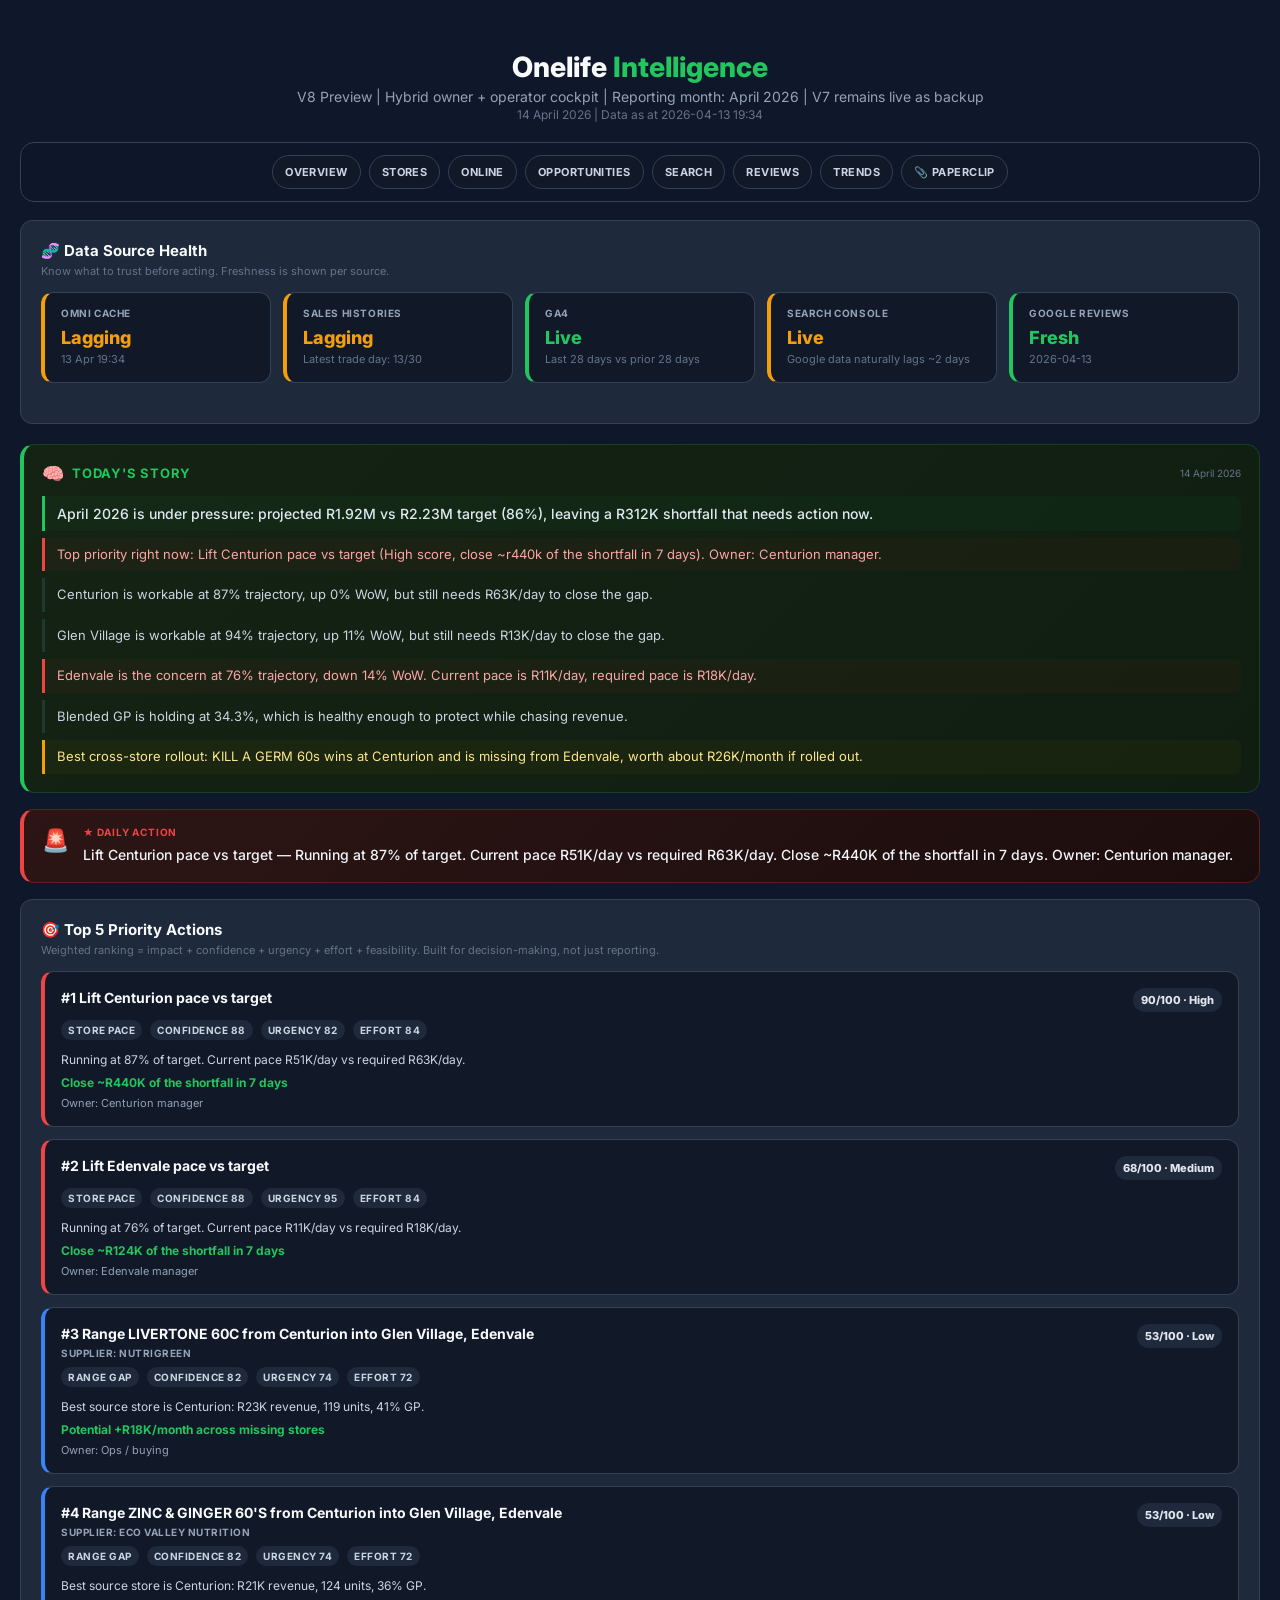
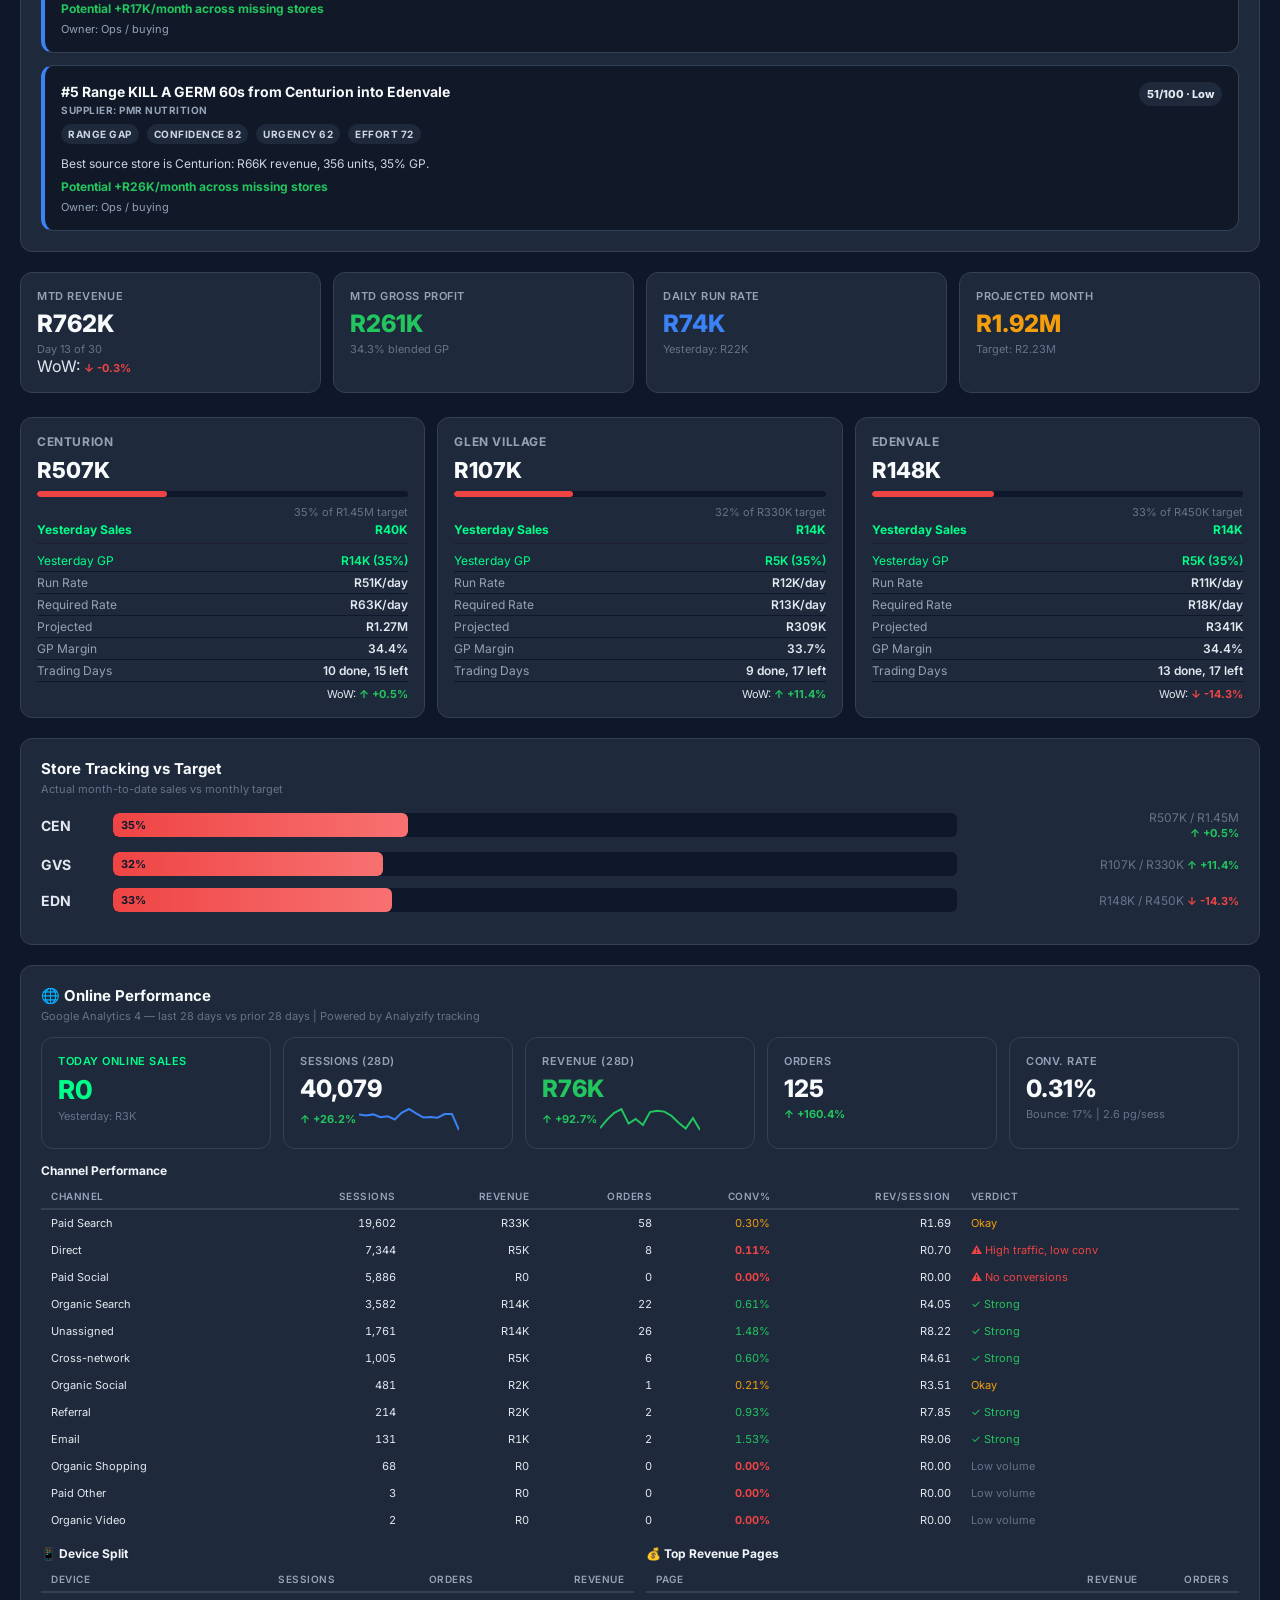
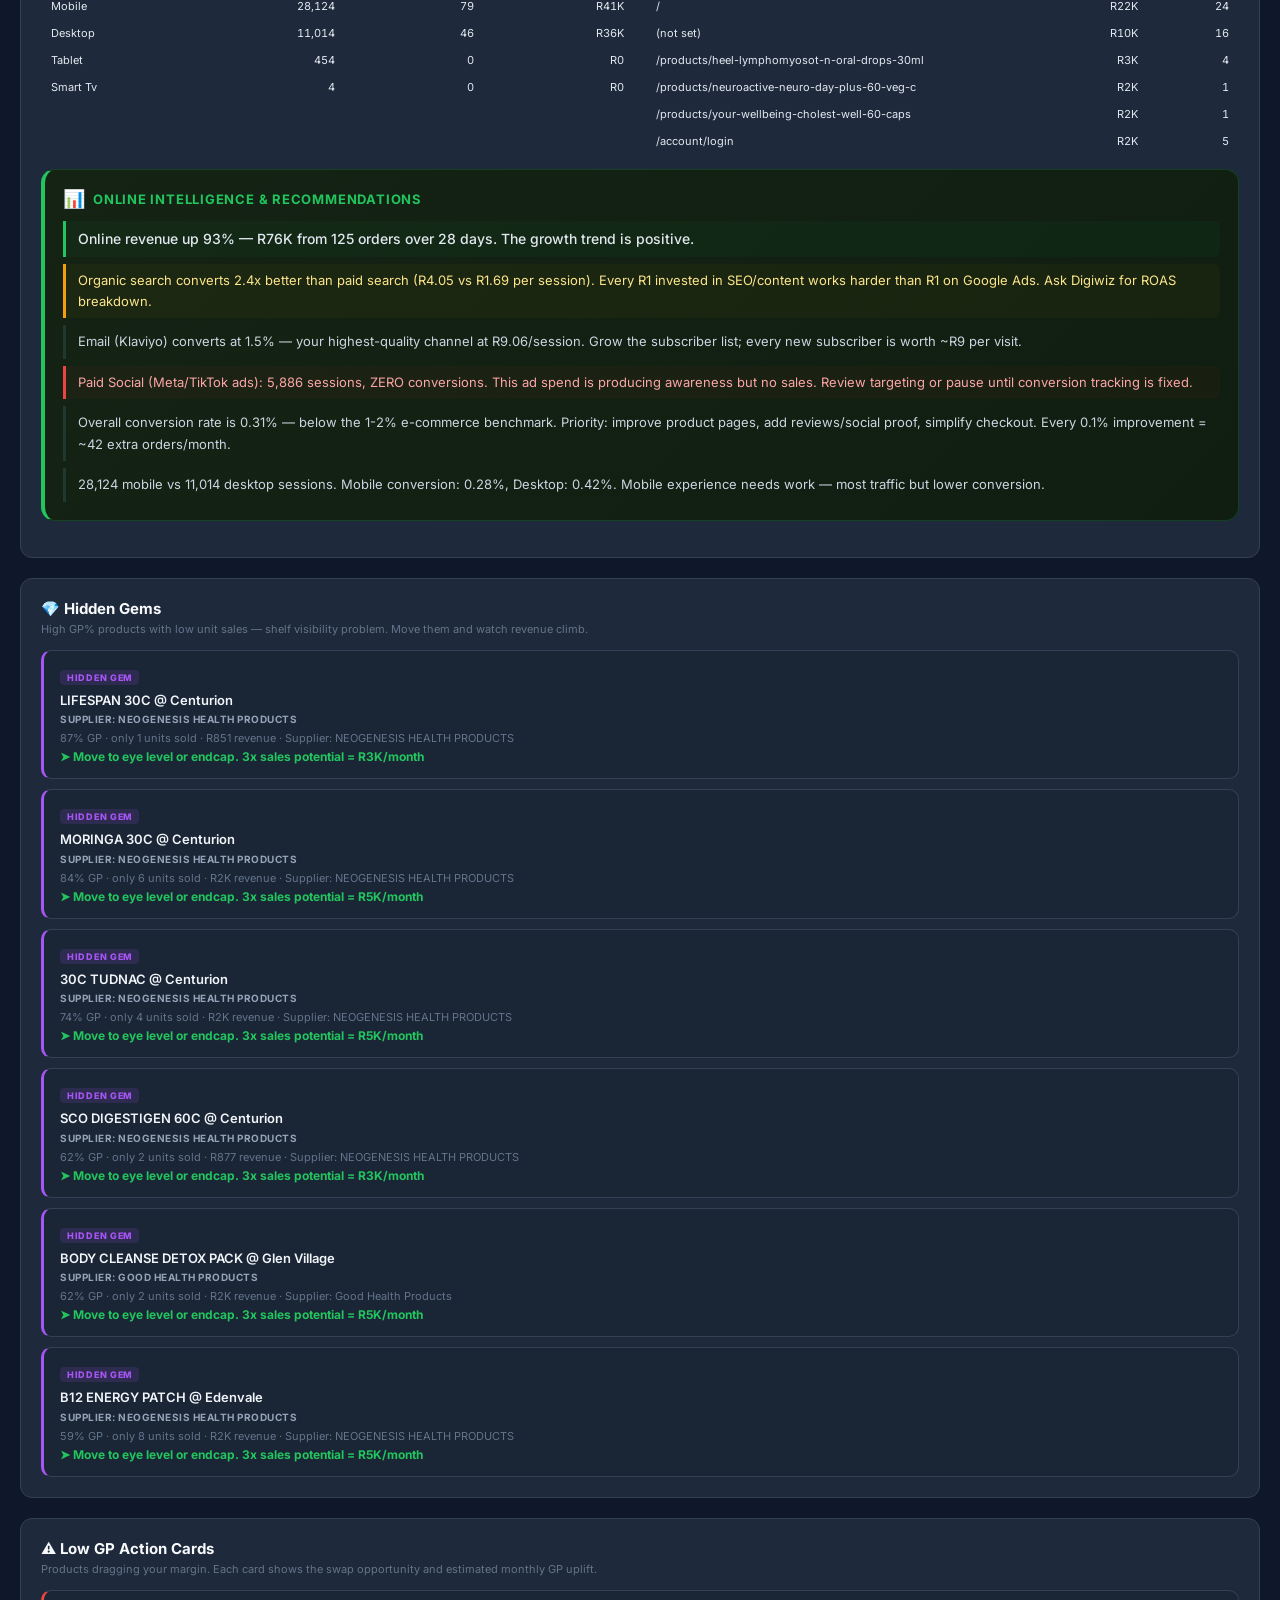
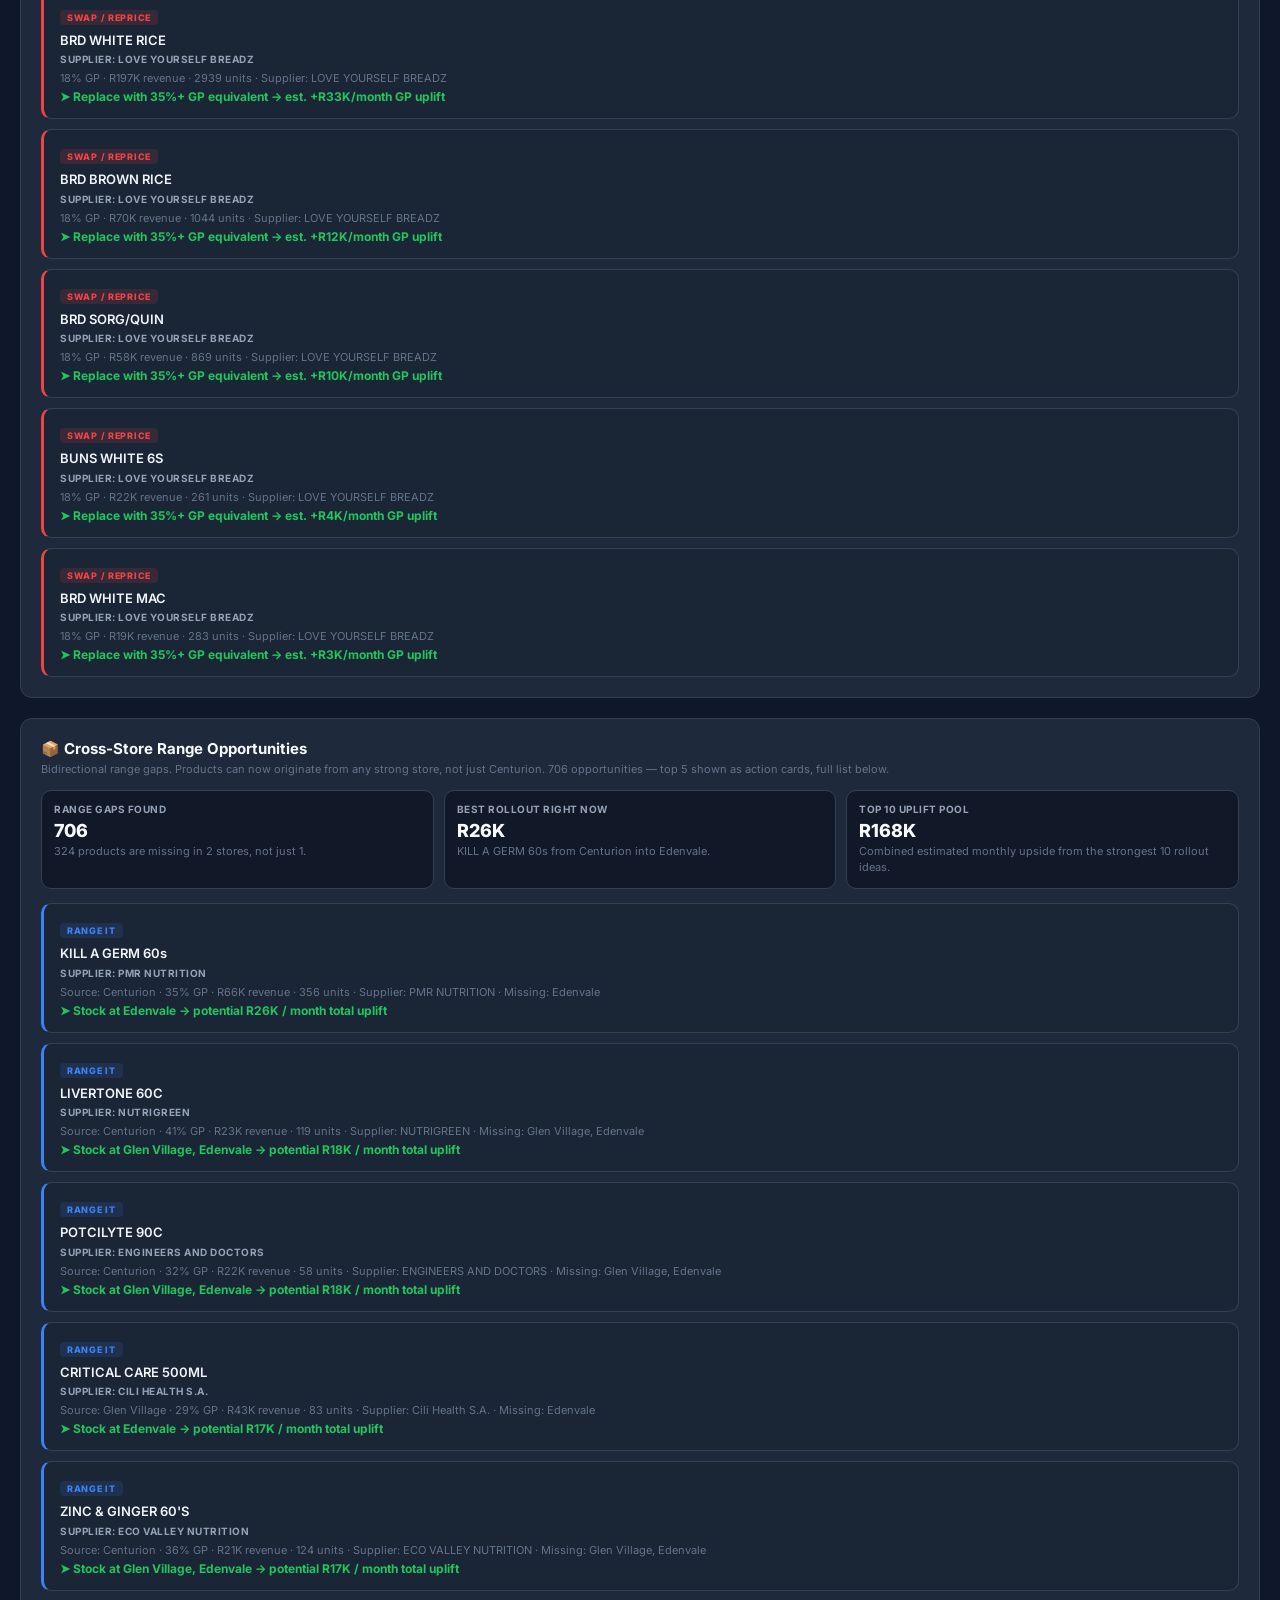
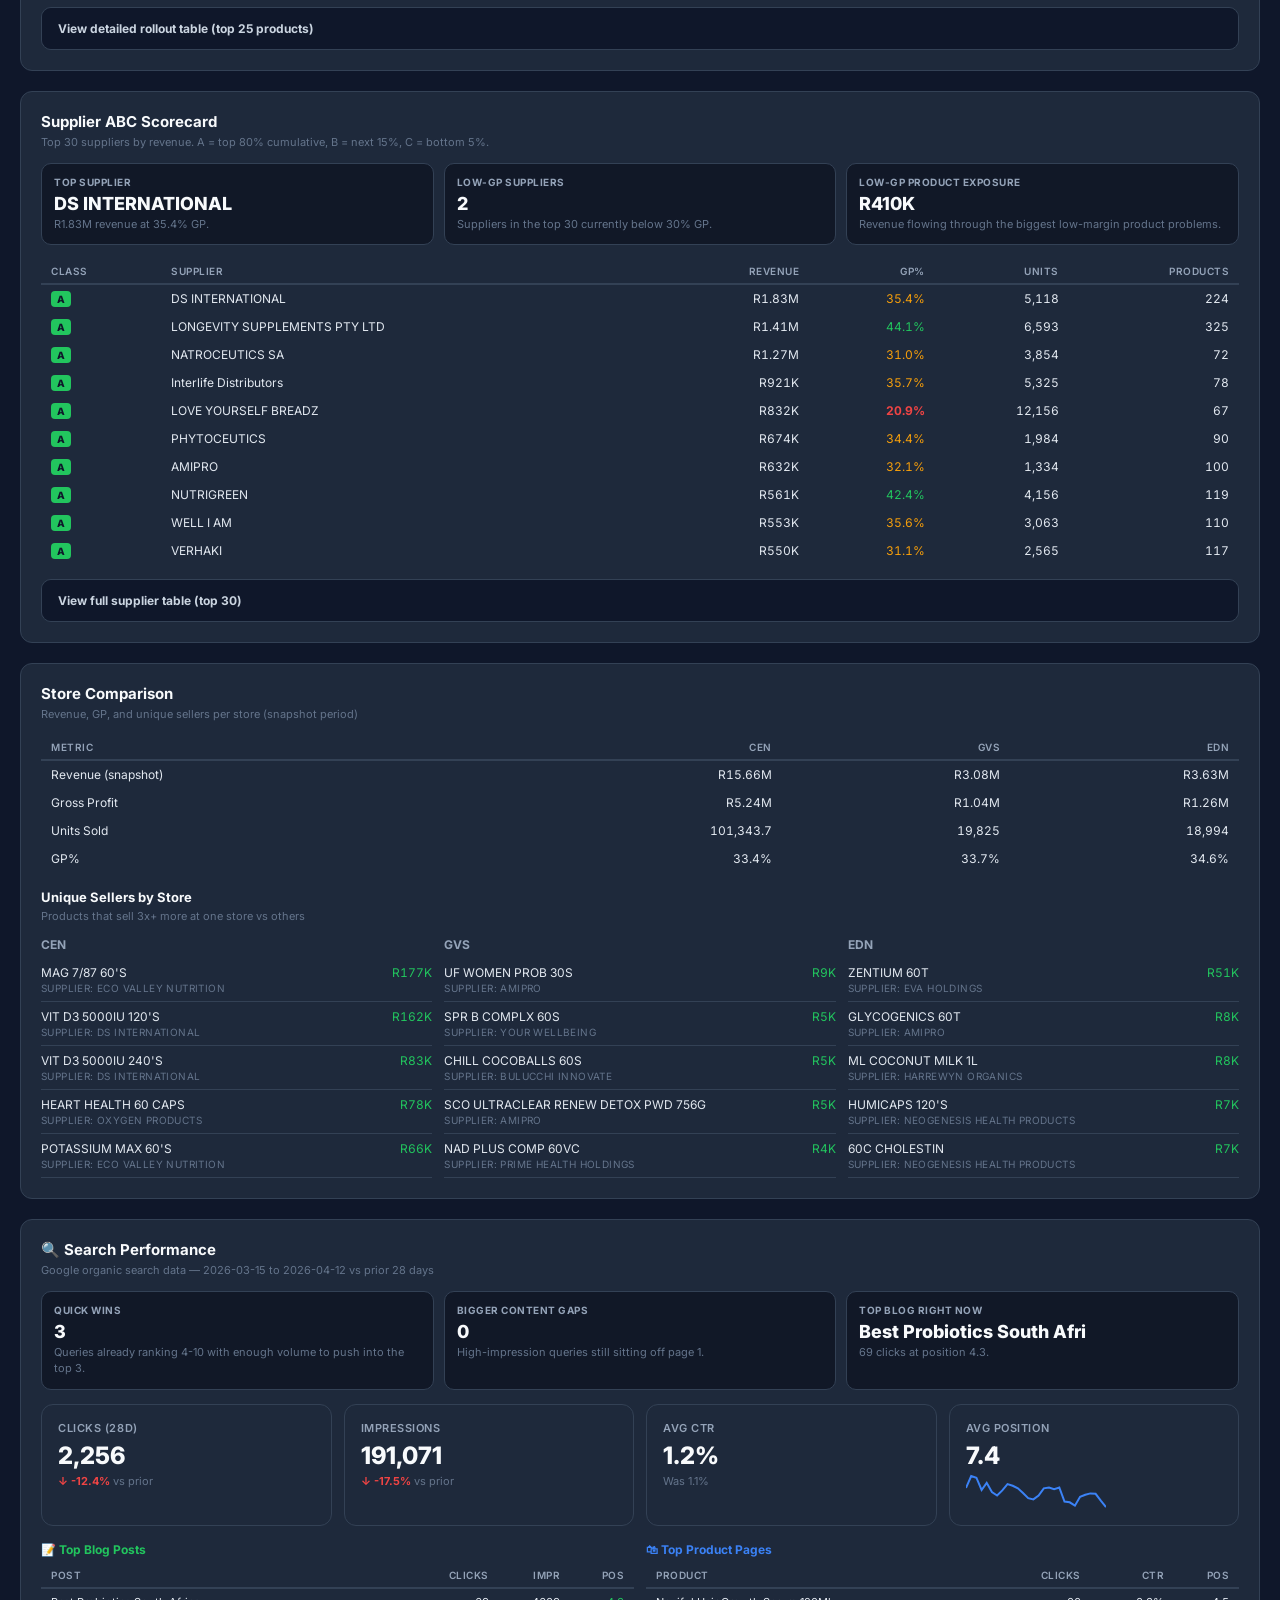
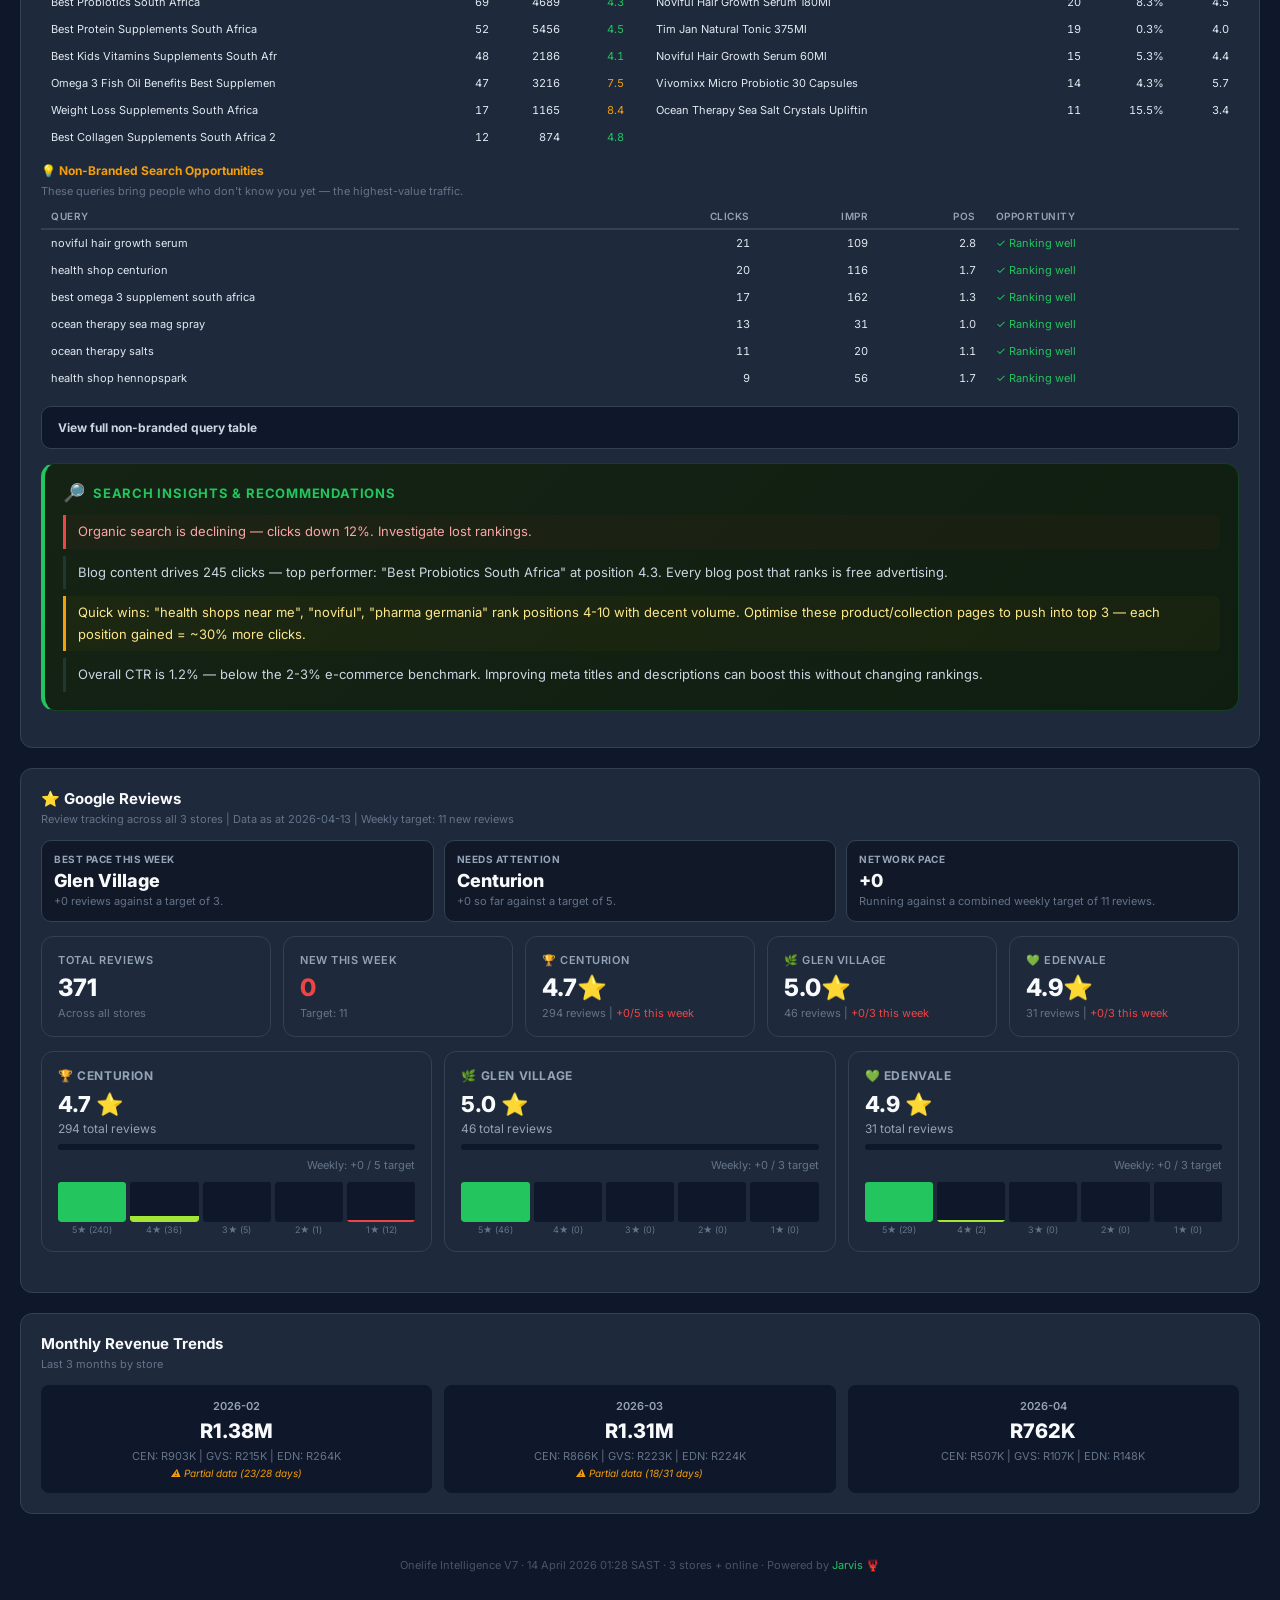
==== commit e492d458: "feat: add paperclip link to intelligence dashboards" ====
--- a/v8/index.html
+++ b/v8/index.html
@@ -184,6 +184,7 @@
 <a class="jump-btn" href="#search">Search</a>
 <a class="jump-btn" href="#reviews">Reviews</a>
 <a class="jump-btn" href="#trends">Trends</a>
+<a class="jump-btn" href="https://xcgagj-ip-104-28-154-134.tunnelmole.net" target="_blank" rel="noopener noreferrer">&#x1f4ce; Paperclip</a>
 </div>
 <div id="overview" class="section-anchor"></div>
 <div class="card"><h3>&#x1f9ec; Data Source Health</h3><div class="desc">Know what to trust before acting. Freshness is shown per source.</div>
@@ -392,22 +393,22 @@
 <div class="card"><h3>&#x1f310; Online Performance</h3>
 <div class="desc">Google Analytics 4 — last 28 days vs prior 28 days | Powered by Analyzify tracking</div>
 <div class="kpi-strip" style="margin-bottom:14px">
-<div class="kpi"><div class="label" style="color:#00ff88">Today Online Sales</div><div class="val" style="color:#00ff88;font-size:26px">R3K</div><div class="note">Yesterday: R369</div></div>
-<div class="kpi"><div class="label">Sessions (28d)</div><div class="val">40,048</div><div class="note"><span style="color:#22c55e;font-size:11px;font-weight:700">↑&nbsp;+26.1%</span> <svg width="100" height="25" style="vertical-align:middle"><polyline points="0.0,12.8 7.7,15.2 15.4,12.9 23.1,18.4 30.8,16.5 38.5,23.0 46.2,9.0 53.8,2.0 61.5,10.6 69.2,18.9 76.9,18.0 84.6,19.4 92.3,12.3 100.0,12.2" fill="none" stroke="#3b82f6" stroke-width="2"/></svg></div></div>
-<div class="kpi"><div class="label">Revenue (28d)</div><div class="val green">R76K</div><div class="note"><span style="color:#22c55e;font-size:11px;font-weight:700">↑&nbsp;+92.7%</span> <svg width="100" height="25" style="vertical-align:middle"><polyline points="0.0,22.6 7.7,13.4 15.4,6.1 23.1,2.0 30.8,17.7 38.5,12.6 46.2,19.1 53.8,5.4 61.5,4.0 69.2,4.8 76.9,9.2 84.6,16.7 92.3,23.0 100.0,11.8" fill="none" stroke="#22c55e" stroke-width="2"/></svg></div></div>
+<div class="kpi"><div class="label" style="color:#00ff88">Today Online Sales</div><div class="val" style="color:#00ff88;font-size:26px">R0</div><div class="note">Yesterday: R3K</div></div>
+<div class="kpi"><div class="label">Sessions (28d)</div><div class="val">40,079</div><div class="note"><span style="color:#22c55e;font-size:11px;font-weight:700">↑&nbsp;+26.2%</span> <svg width="100" height="25" style="vertical-align:middle"><polyline points="0.0,7.4 7.1,8.6 14.3,7.4 21.4,10.2 28.6,9.2 35.7,12.5 42.9,5.5 50.0,2.0 57.1,6.3 64.3,10.4 71.4,10.0 78.6,10.7 85.7,7.1 92.9,6.9 100.0,23.0" fill="none" stroke="#3b82f6" stroke-width="2"/></svg></div></div>
+<div class="kpi"><div class="label">Revenue (28d)</div><div class="val green">R76K</div><div class="note"><span style="color:#22c55e;font-size:11px;font-weight:700">↑&nbsp;+92.7%</span> <svg width="100" height="25" style="vertical-align:middle"><polyline points="0.0,21.2 7.1,12.6 14.3,5.8 21.4,2.0 28.6,16.6 35.7,11.9 42.9,17.9 50.0,5.1 57.1,3.8 64.3,4.6 71.4,8.7 78.6,15.7 85.7,21.5 92.9,11.1 100.0,23.0" fill="none" stroke="#22c55e" stroke-width="2"/></svg></div></div>
 <div class="kpi"><div class="label">Orders</div><div class="val">125</div><div class="note"><span style="color:#22c55e;font-size:11px;font-weight:700">↑&nbsp;+160.4%</span></div></div>
 <div class="kpi"><div class="label">Conv. Rate</div><div class="val">0.31%</div><div class="note">Bounce: 17% | 2.6 pg/sess</div></div>
 </div>
 <h4 style="color:#f1f5f9;font-size:12px;margin-bottom:6px">Channel Performance</h4>
 <table style="font-size:11px"><thead><tr><th>Channel</th><th class="num">Sessions</th><th class="num">Revenue</th><th class="num">Orders</th><th class="num">Conv%</th><th class="num">Rev/Session</th><th>Verdict</th></tr></thead><tbody>
-<tr><td>Paid Search</td><td class="num">19,598</td><td class="num">R33K</td><td class="num">58</td><td class="num gpm">0.30%</td><td class="num">R1.69</td><td><span style="color:#f59e0b">Okay</span></td></tr>
+<tr><td>Paid Search</td><td class="num">19,602</td><td class="num">R33K</td><td class="num">58</td><td class="num gpm">0.30%</td><td class="num">R1.69</td><td><span style="color:#f59e0b">Okay</span></td></tr>
 <tr><td>Direct</td><td class="num">7,344</td><td class="num">R5K</td><td class="num">8</td><td class="num gpl">0.11%</td><td class="num">R0.70</td><td><span style="color:#ef4444">&#x26a0; High traffic, low conv</span></td></tr>
 <tr><td>Paid Social</td><td class="num">5,886</td><td class="num">R0</td><td class="num">0</td><td class="num gpl">0.00%</td><td class="num">R0.00</td><td><span style="color:#ef4444">&#x26a0; No conversions</span></td></tr>
-<tr><td>Organic Search</td><td class="num">3,581</td><td class="num">R14K</td><td class="num">22</td><td class="num gph">0.61%</td><td class="num">R4.05</td><td><span style="color:#22c55e">&#x2713; Strong</span></td></tr>
-<tr><td>Unassigned</td><td class="num">1,742</td><td class="num">R14K</td><td class="num">26</td><td class="num gph">1.49%</td><td class="num">R8.31</td><td><span style="color:#22c55e">&#x2713; Strong</span></td></tr>
-<tr><td>Cross-network</td><td class="num">1,000</td><td class="num">R5K</td><td class="num">6</td><td class="num gph">0.60%</td><td class="num">R4.64</td><td><span style="color:#22c55e">&#x2713; Strong</span></td></tr>
+<tr><td>Organic Search</td><td class="num">3,582</td><td class="num">R14K</td><td class="num">22</td><td class="num gph">0.61%</td><td class="num">R4.05</td><td><span style="color:#22c55e">&#x2713; Strong</span></td></tr>
+<tr><td>Unassigned</td><td class="num">1,761</td><td class="num">R14K</td><td class="num">26</td><td class="num gph">1.48%</td><td class="num">R8.22</td><td><span style="color:#22c55e">&#x2713; Strong</span></td></tr>
+<tr><td>Cross-network</td><td class="num">1,005</td><td class="num">R5K</td><td class="num">6</td><td class="num gph">0.60%</td><td class="num">R4.61</td><td><span style="color:#22c55e">&#x2713; Strong</span></td></tr>
 <tr><td>Organic Social</td><td class="num">481</td><td class="num">R2K</td><td class="num">1</td><td class="num gpm">0.21%</td><td class="num">R3.51</td><td><span style="color:#f59e0b">Okay</span></td></tr>
-<tr><td>Referral</td><td class="num">212</td><td class="num">R2K</td><td class="num">2</td><td class="num gph">0.94%</td><td class="num">R7.93</td><td><span style="color:#22c55e">&#x2713; Strong</span></td></tr>
+<tr><td>Referral</td><td class="num">214</td><td class="num">R2K</td><td class="num">2</td><td class="num gph">0.93%</td><td class="num">R7.85</td><td><span style="color:#22c55e">&#x2713; Strong</span></td></tr>
 <tr><td>Email</td><td class="num">131</td><td class="num">R1K</td><td class="num">2</td><td class="num gph">1.53%</td><td class="num">R9.06</td><td><span style="color:#22c55e">&#x2713; Strong</span></td></tr>
 <tr><td>Organic Shopping</td><td class="num">68</td><td class="num">R0</td><td class="num">0</td><td class="num gpl">0.00%</td><td class="num">R0.00</td><td><span style="color:#64748b">Low volume</span></td></tr>
 <tr><td>Paid Other</td><td class="num">3</td><td class="num">R0</td><td class="num">0</td><td class="num gpl">0.00%</td><td class="num">R0.00</td><td><span style="color:#64748b">Low volume</span></td></tr>
@@ -417,9 +418,9 @@
 <div>
 <h4 style="color:#f1f5f9;font-size:12px;margin-bottom:6px">&#x1f4f1; Device Split</h4>
 <table style="font-size:11px"><thead><tr><th>Device</th><th class="num">Sessions</th><th class="num">Orders</th><th class="num">Revenue</th></tr></thead><tbody>
-<tr><td>Mobile</td><td class="num">28,112</td><td class="num">79</td><td class="num">R41K</td></tr>
-<tr><td>Desktop</td><td class="num">11,011</td><td class="num">46</td><td class="num">R36K</td></tr>
-<tr><td>Tablet</td><td class="num">453</td><td class="num">0</td><td class="num">R0</td></tr>
+<tr><td>Mobile</td><td class="num">28,124</td><td class="num">79</td><td class="num">R41K</td></tr>
+<tr><td>Desktop</td><td class="num">11,014</td><td class="num">46</td><td class="num">R36K</td></tr>
+<tr><td>Tablet</td><td class="num">454</td><td class="num">0</td><td class="num">R0</td></tr>
 <tr><td>Smart Tv</td><td class="num">4</td><td class="num">0</td><td class="num">R0</td></tr>
 </tbody></table></div>
 <div>
@@ -441,7 +442,7 @@
 <div class="story-sentence">Email (Klaviyo) converts at 1.5% — your highest-quality channel at R9.06/session. Grow the subscriber list; every new subscriber is worth ~R9 per visit.</div>
 <div class="story-sentence alert-sentence">Paid Social (Meta/TikTok ads): 5,886 sessions, ZERO conversions. This ad spend is producing awareness but no sales. Review targeting or pause until conversion tracking is fixed.</div>
 <div class="story-sentence">Overall conversion rate is 0.31% — below the 1-2% e-commerce benchmark. Priority: improve product pages, add reviews/social proof, simplify checkout. Every 0.1% improvement = ~42 extra orders/month.</div>
-<div class="story-sentence">28,112 mobile vs 11,011 desktop sessions. Mobile conversion: 0.28%, Desktop: 0.42%. Mobile experience needs work — most traffic but lower conversion.</div>
+<div class="story-sentence">28,124 mobile vs 11,014 desktop sessions. Mobile conversion: 0.28%, Desktop: 0.42%. Mobile experience needs work — most traffic but lower conversion.</div>
 </div></div>
 </div>
 <div id="opportunities" class="section-anchor"></div>
@@ -810,5 +811,5 @@
 <div class="bd">CEN: R507K | GVS: R107K | EDN: R148K</div>
 </div>
 </div></div>
-<footer>Onelife Intelligence V7 &middot; 14 April 2026 00:20 SAST &middot; 3 stores + online &middot; Powered by <span class="lo">Jarvis</span> &#x1f99e;</footer>
+<footer>Onelife Intelligence V7 &middot; 14 April 2026 01:28 SAST &middot; 3 stores + online &middot; Powered by <span class="lo">Jarvis</span> &#x1f99e;</footer>
 </div></body></html>
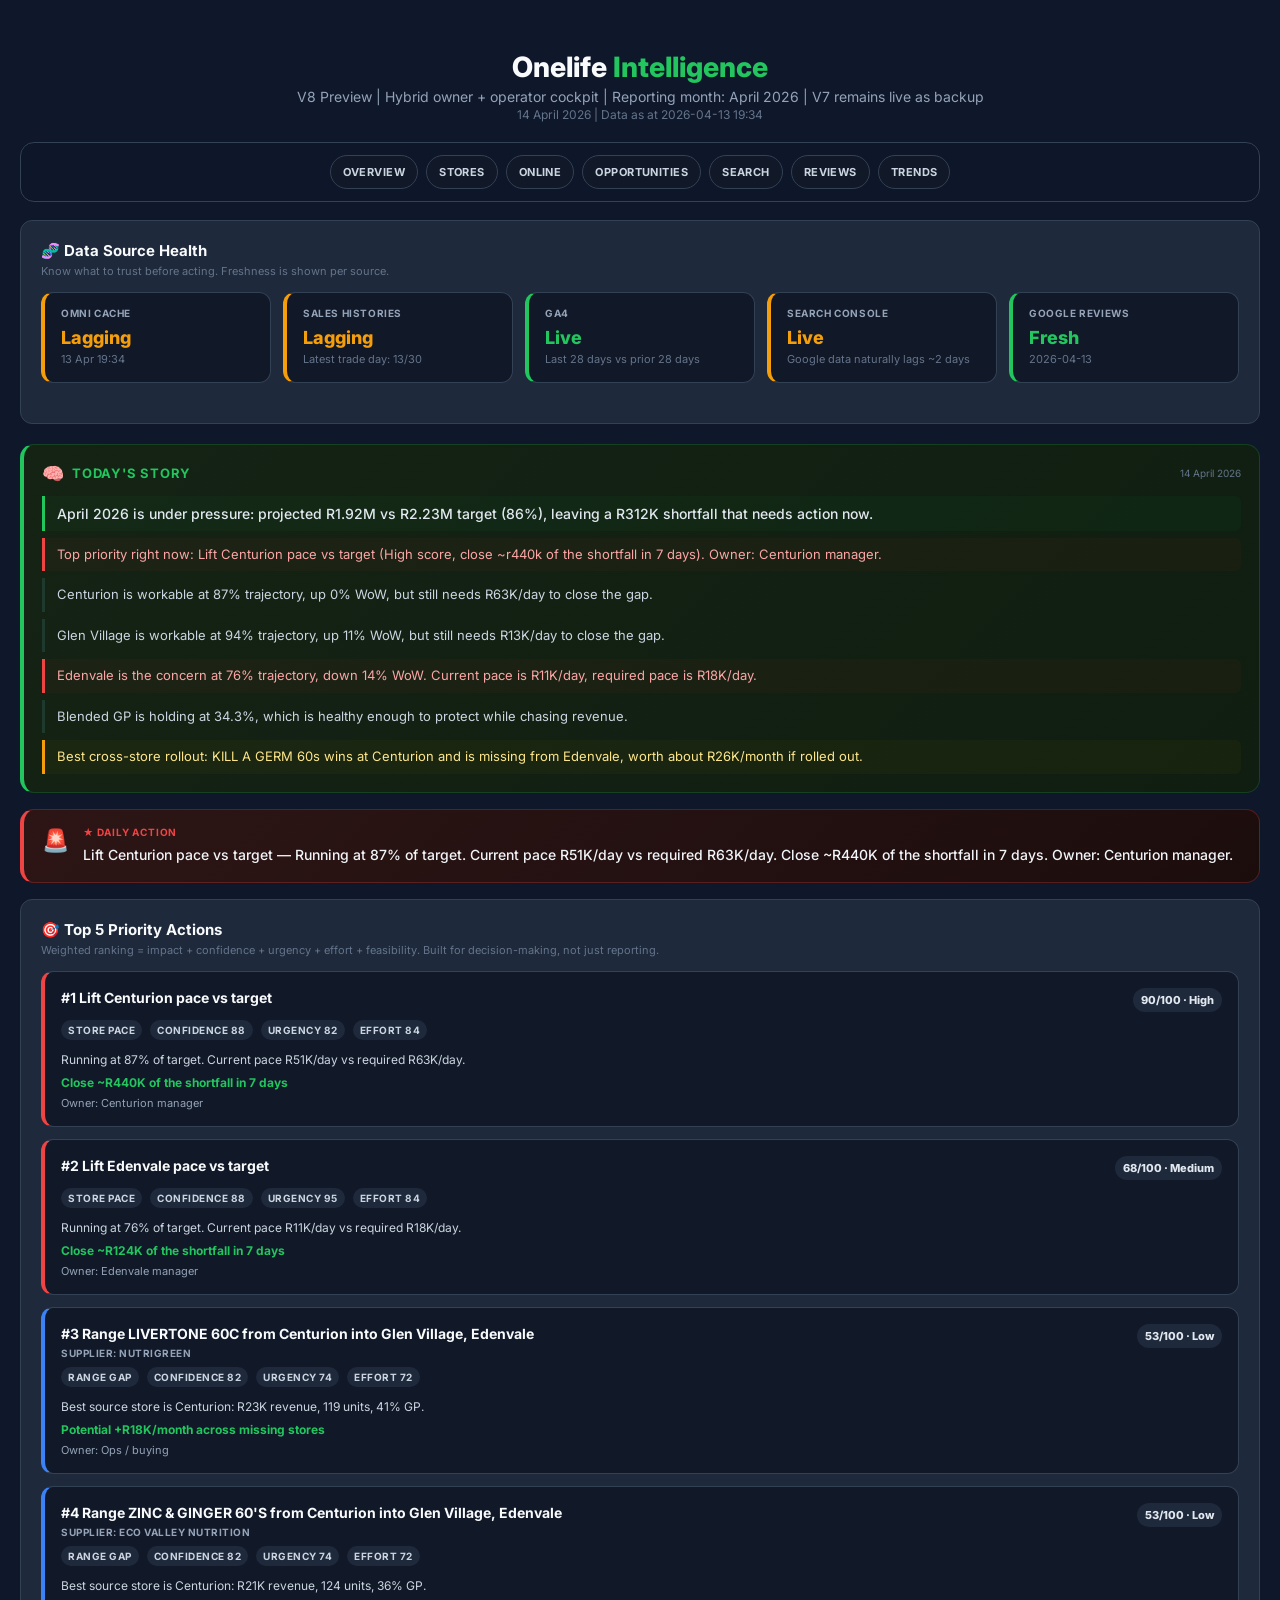
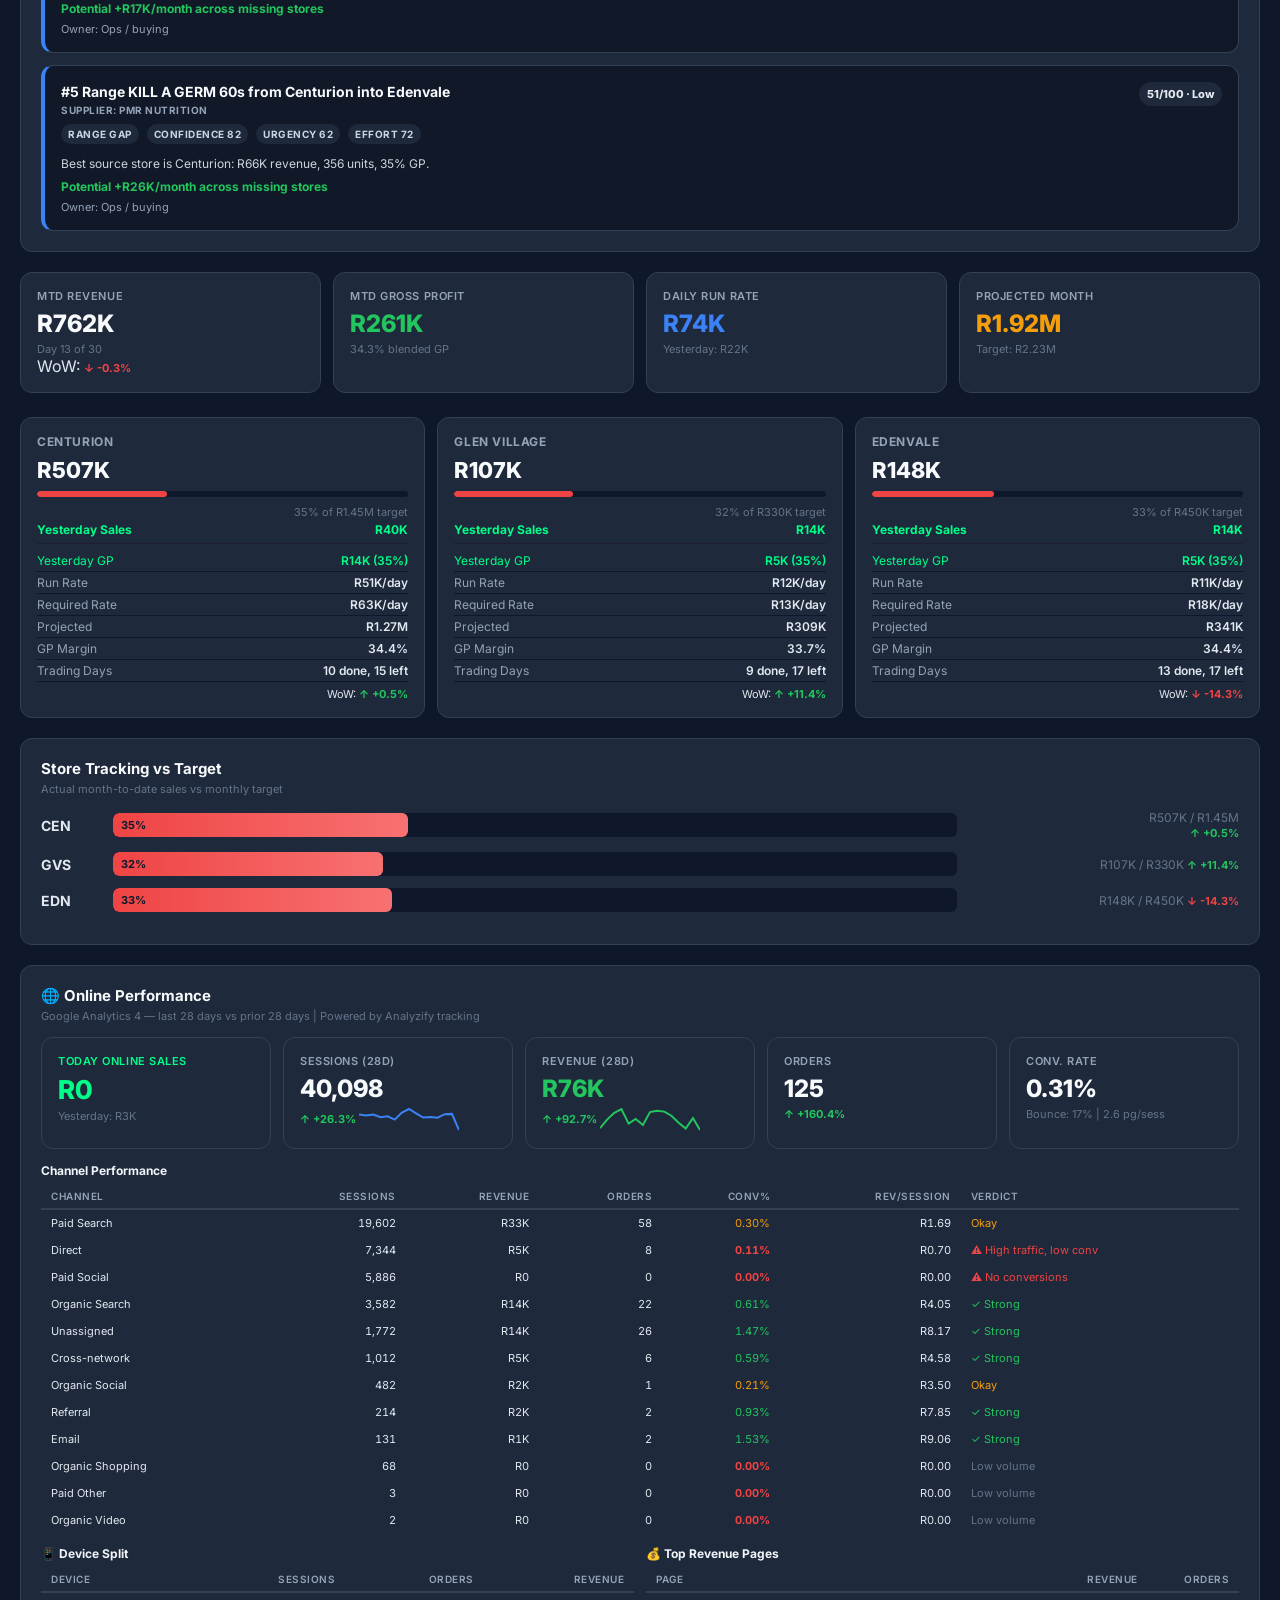
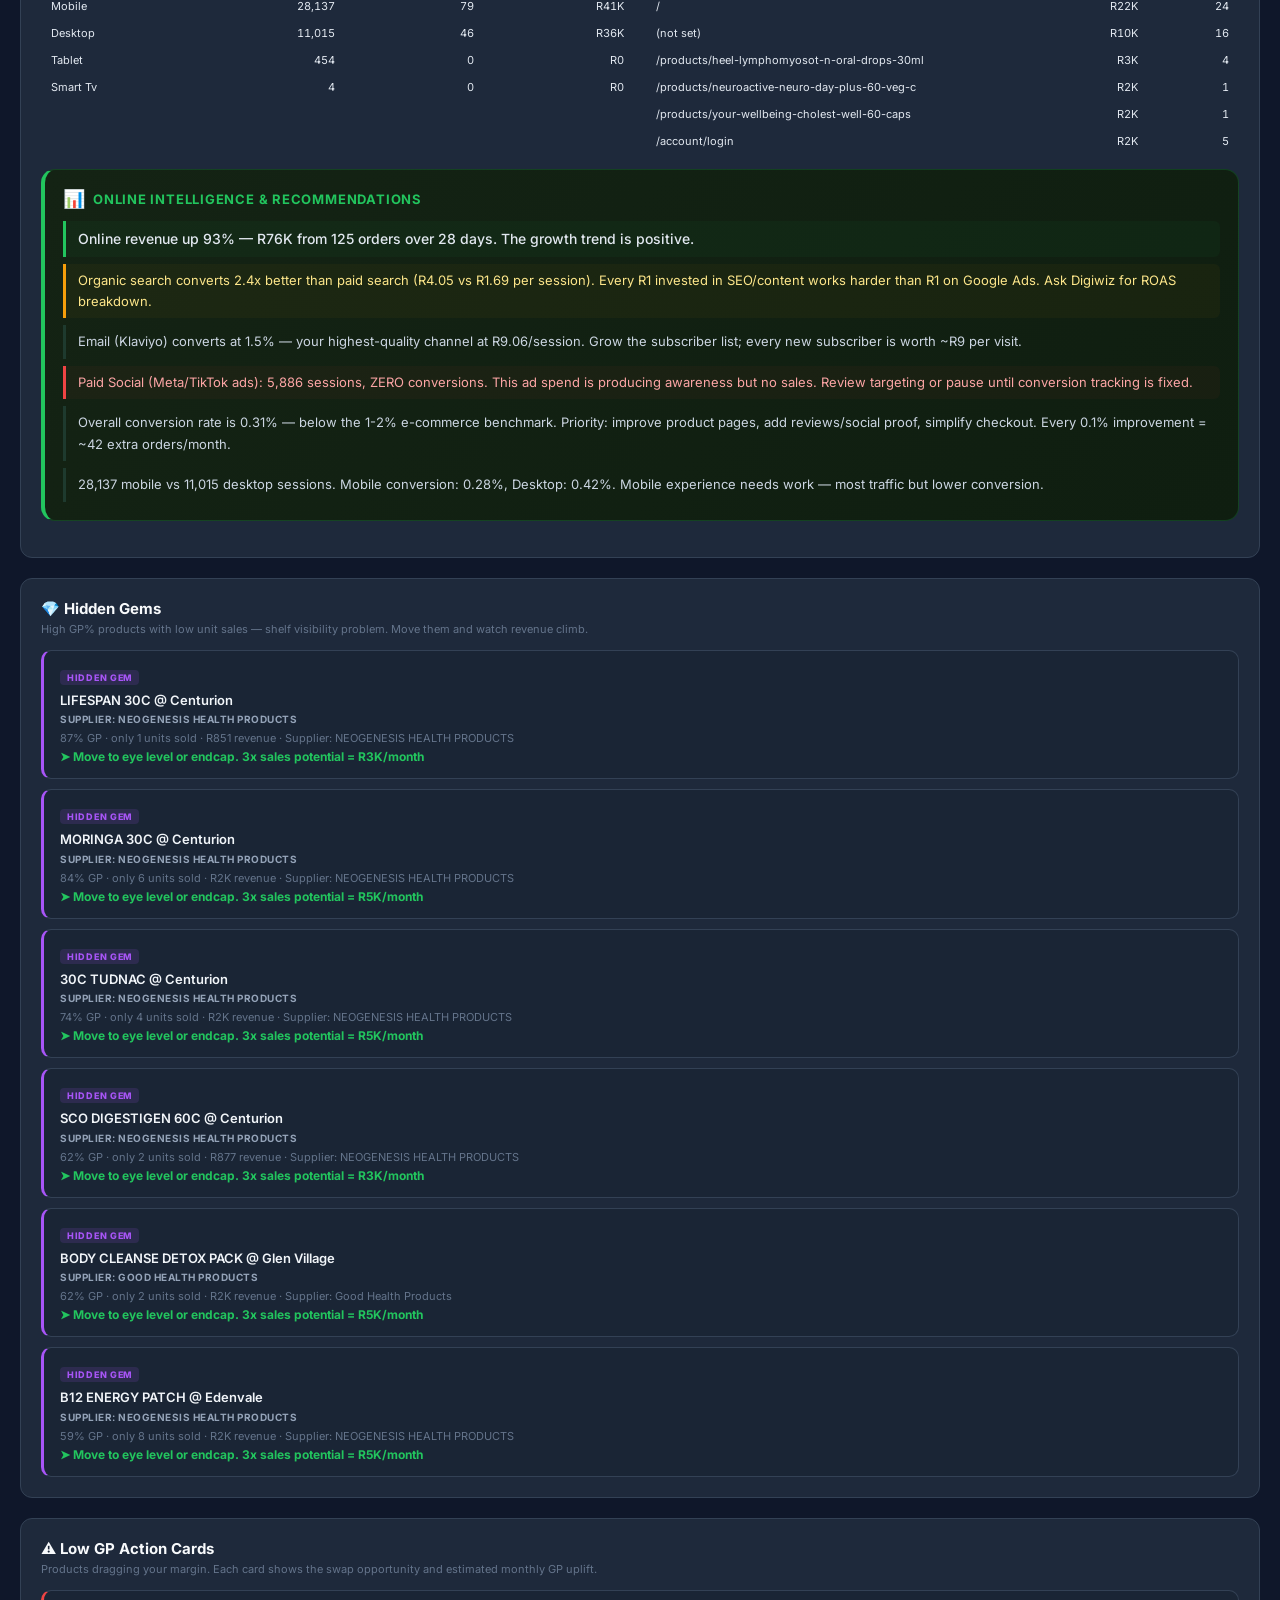
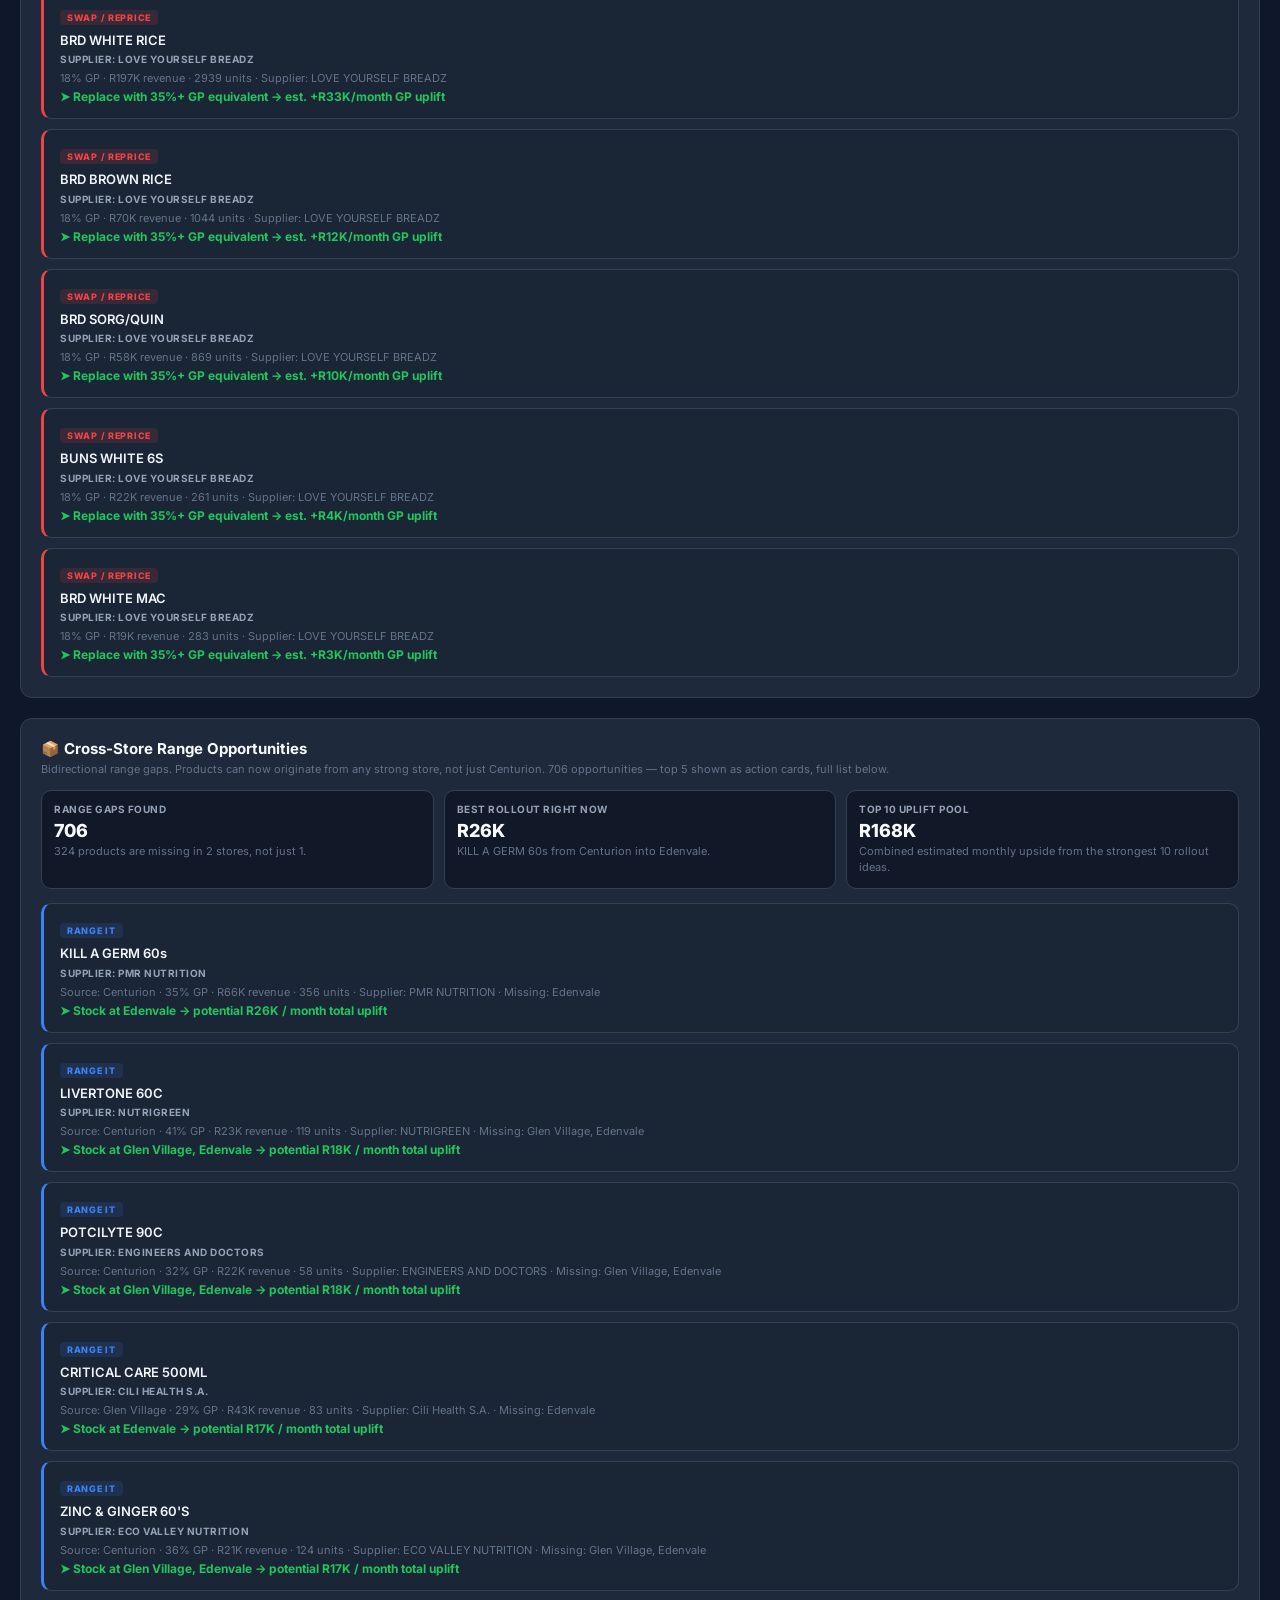
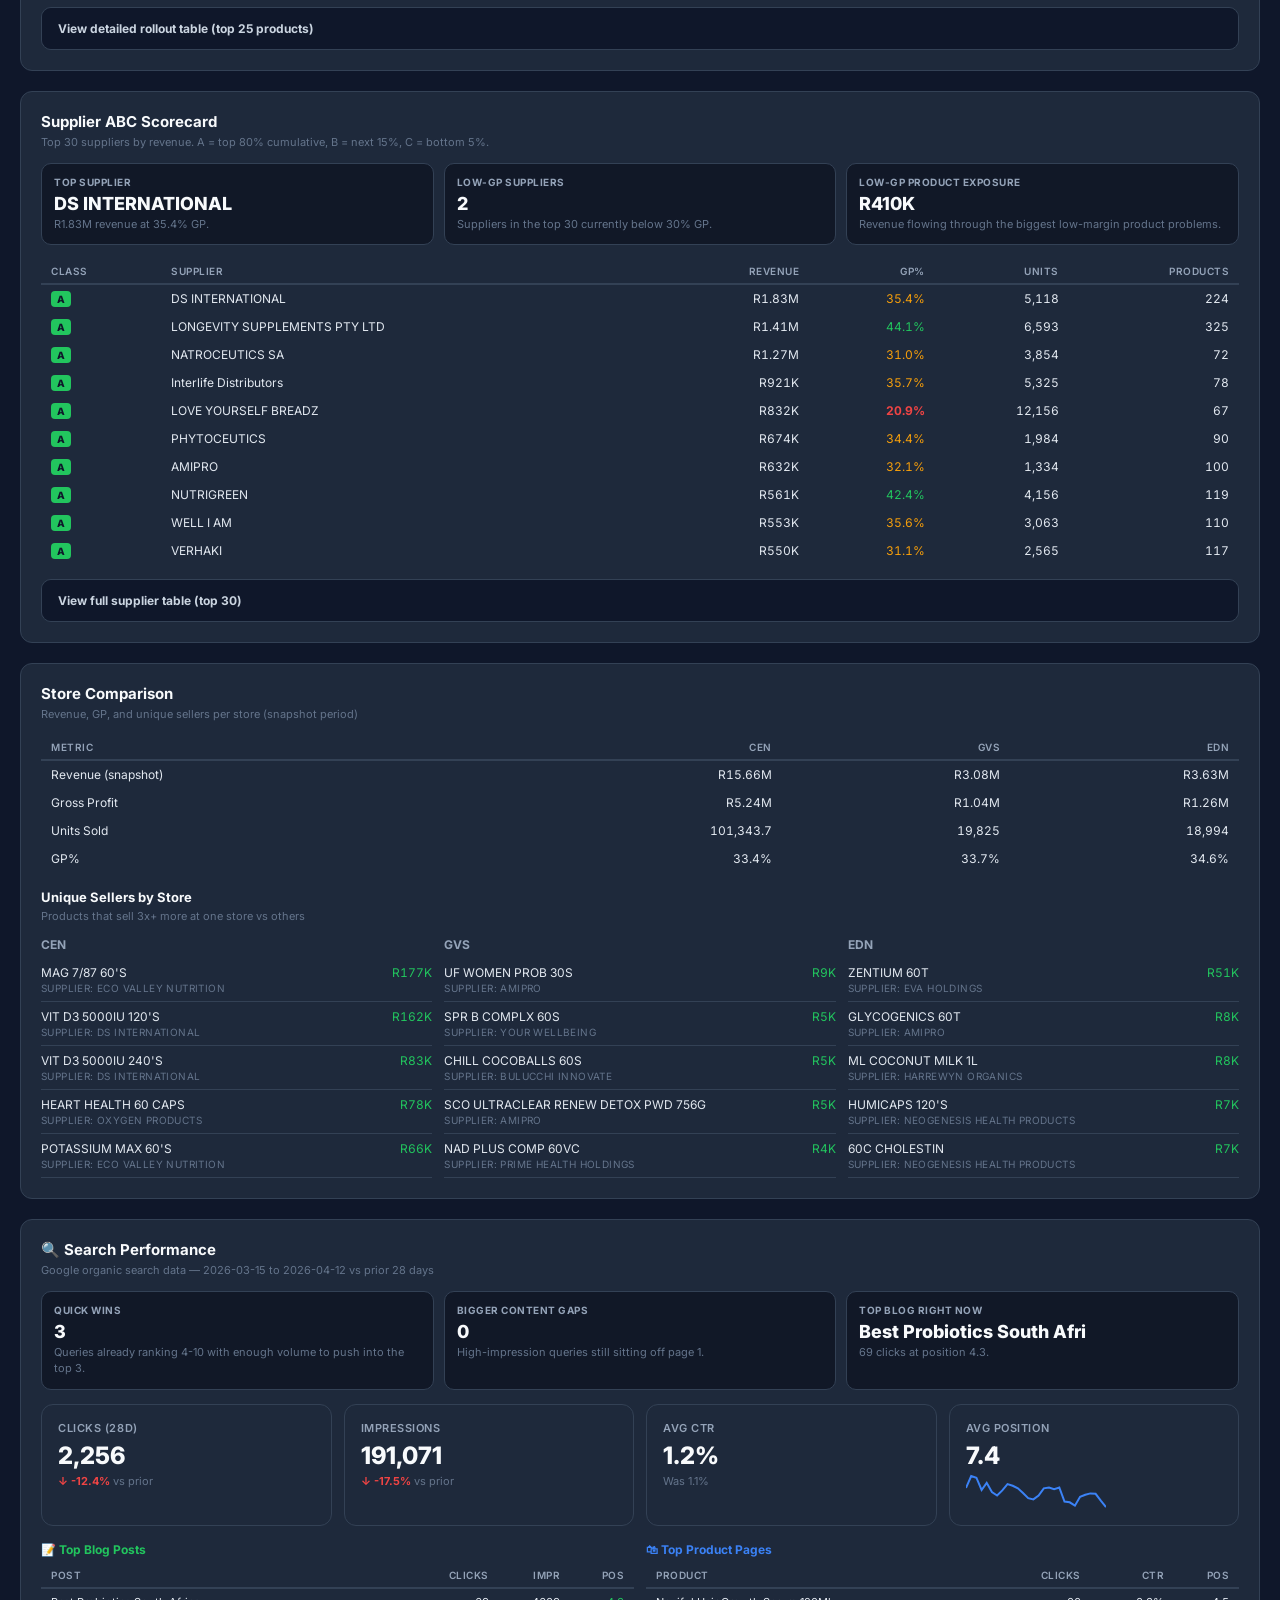
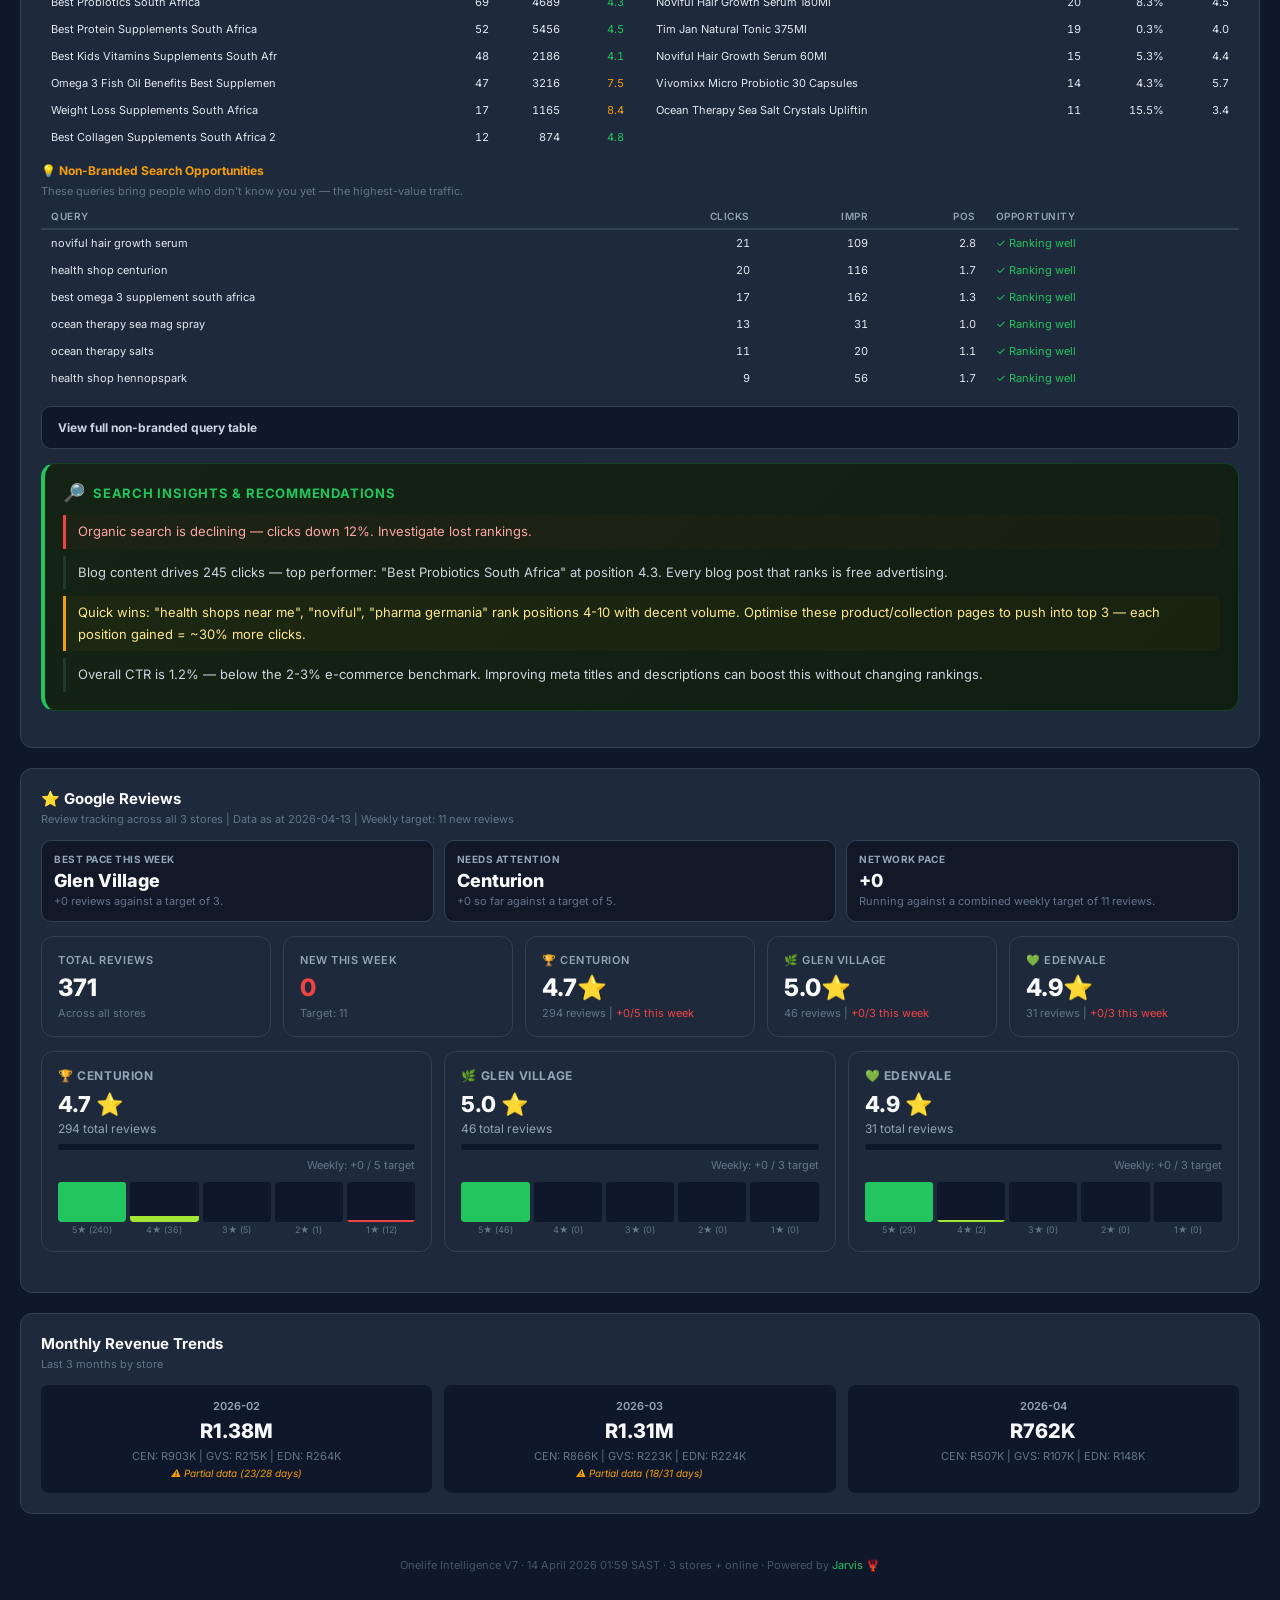
==== commit d47175d9: "revert: remove paperclip link from intelligence dashboards" ====
--- a/v8/index.html
+++ b/v8/index.html
@@ -184,7 +184,6 @@
 <a class="jump-btn" href="#search">Search</a>
 <a class="jump-btn" href="#reviews">Reviews</a>
 <a class="jump-btn" href="#trends">Trends</a>
-<a class="jump-btn" href="https://xcgagj-ip-104-28-154-134.tunnelmole.net" target="_blank" rel="noopener noreferrer">&#x1f4ce; Paperclip</a>
 </div>
 <div id="overview" class="section-anchor"></div>
 <div class="card"><h3>&#x1f9ec; Data Source Health</h3><div class="desc">Know what to trust before acting. Freshness is shown per source.</div>
@@ -394,7 +393,7 @@
 <div class="desc">Google Analytics 4 — last 28 days vs prior 28 days | Powered by Analyzify tracking</div>
 <div class="kpi-strip" style="margin-bottom:14px">
 <div class="kpi"><div class="label" style="color:#00ff88">Today Online Sales</div><div class="val" style="color:#00ff88;font-size:26px">R0</div><div class="note">Yesterday: R3K</div></div>
-<div class="kpi"><div class="label">Sessions (28d)</div><div class="val">40,079</div><div class="note"><span style="color:#22c55e;font-size:11px;font-weight:700">↑&nbsp;+26.2%</span> <svg width="100" height="25" style="vertical-align:middle"><polyline points="0.0,7.4 7.1,8.6 14.3,7.4 21.4,10.2 28.6,9.2 35.7,12.5 42.9,5.5 50.0,2.0 57.1,6.3 64.3,10.4 71.4,10.0 78.6,10.7 85.7,7.1 92.9,6.9 100.0,23.0" fill="none" stroke="#3b82f6" stroke-width="2"/></svg></div></div>
+<div class="kpi"><div class="label">Sessions (28d)</div><div class="val">40,098</div><div class="note"><span style="color:#22c55e;font-size:11px;font-weight:700">↑&nbsp;+26.3%</span> <svg width="100" height="25" style="vertical-align:middle"><polyline points="0.0,7.5 7.1,8.6 14.3,7.5 21.4,10.3 28.6,9.3 35.7,12.6 42.9,5.5 50.0,2.0 57.1,6.3 64.3,10.5 71.4,10.0 78.6,10.7 85.7,7.2 92.9,6.9 100.0,23.0" fill="none" stroke="#3b82f6" stroke-width="2"/></svg></div></div>
 <div class="kpi"><div class="label">Revenue (28d)</div><div class="val green">R76K</div><div class="note"><span style="color:#22c55e;font-size:11px;font-weight:700">↑&nbsp;+92.7%</span> <svg width="100" height="25" style="vertical-align:middle"><polyline points="0.0,21.2 7.1,12.6 14.3,5.8 21.4,2.0 28.6,16.6 35.7,11.9 42.9,17.9 50.0,5.1 57.1,3.8 64.3,4.6 71.4,8.7 78.6,15.7 85.7,21.5 92.9,11.1 100.0,23.0" fill="none" stroke="#22c55e" stroke-width="2"/></svg></div></div>
 <div class="kpi"><div class="label">Orders</div><div class="val">125</div><div class="note"><span style="color:#22c55e;font-size:11px;font-weight:700">↑&nbsp;+160.4%</span></div></div>
 <div class="kpi"><div class="label">Conv. Rate</div><div class="val">0.31%</div><div class="note">Bounce: 17% | 2.6 pg/sess</div></div>
@@ -405,9 +404,9 @@
 <tr><td>Direct</td><td class="num">7,344</td><td class="num">R5K</td><td class="num">8</td><td class="num gpl">0.11%</td><td class="num">R0.70</td><td><span style="color:#ef4444">&#x26a0; High traffic, low conv</span></td></tr>
 <tr><td>Paid Social</td><td class="num">5,886</td><td class="num">R0</td><td class="num">0</td><td class="num gpl">0.00%</td><td class="num">R0.00</td><td><span style="color:#ef4444">&#x26a0; No conversions</span></td></tr>
 <tr><td>Organic Search</td><td class="num">3,582</td><td class="num">R14K</td><td class="num">22</td><td class="num gph">0.61%</td><td class="num">R4.05</td><td><span style="color:#22c55e">&#x2713; Strong</span></td></tr>
-<tr><td>Unassigned</td><td class="num">1,761</td><td class="num">R14K</td><td class="num">26</td><td class="num gph">1.48%</td><td class="num">R8.22</td><td><span style="color:#22c55e">&#x2713; Strong</span></td></tr>
-<tr><td>Cross-network</td><td class="num">1,005</td><td class="num">R5K</td><td class="num">6</td><td class="num gph">0.60%</td><td class="num">R4.61</td><td><span style="color:#22c55e">&#x2713; Strong</span></td></tr>
-<tr><td>Organic Social</td><td class="num">481</td><td class="num">R2K</td><td class="num">1</td><td class="num gpm">0.21%</td><td class="num">R3.51</td><td><span style="color:#f59e0b">Okay</span></td></tr>
+<tr><td>Unassigned</td><td class="num">1,772</td><td class="num">R14K</td><td class="num">26</td><td class="num gph">1.47%</td><td class="num">R8.17</td><td><span style="color:#22c55e">&#x2713; Strong</span></td></tr>
+<tr><td>Cross-network</td><td class="num">1,012</td><td class="num">R5K</td><td class="num">6</td><td class="num gph">0.59%</td><td class="num">R4.58</td><td><span style="color:#22c55e">&#x2713; Strong</span></td></tr>
+<tr><td>Organic Social</td><td class="num">482</td><td class="num">R2K</td><td class="num">1</td><td class="num gpm">0.21%</td><td class="num">R3.50</td><td><span style="color:#f59e0b">Okay</span></td></tr>
 <tr><td>Referral</td><td class="num">214</td><td class="num">R2K</td><td class="num">2</td><td class="num gph">0.93%</td><td class="num">R7.85</td><td><span style="color:#22c55e">&#x2713; Strong</span></td></tr>
 <tr><td>Email</td><td class="num">131</td><td class="num">R1K</td><td class="num">2</td><td class="num gph">1.53%</td><td class="num">R9.06</td><td><span style="color:#22c55e">&#x2713; Strong</span></td></tr>
 <tr><td>Organic Shopping</td><td class="num">68</td><td class="num">R0</td><td class="num">0</td><td class="num gpl">0.00%</td><td class="num">R0.00</td><td><span style="color:#64748b">Low volume</span></td></tr>
@@ -418,8 +417,8 @@
 <div>
 <h4 style="color:#f1f5f9;font-size:12px;margin-bottom:6px">&#x1f4f1; Device Split</h4>
 <table style="font-size:11px"><thead><tr><th>Device</th><th class="num">Sessions</th><th class="num">Orders</th><th class="num">Revenue</th></tr></thead><tbody>
-<tr><td>Mobile</td><td class="num">28,124</td><td class="num">79</td><td class="num">R41K</td></tr>
-<tr><td>Desktop</td><td class="num">11,014</td><td class="num">46</td><td class="num">R36K</td></tr>
+<tr><td>Mobile</td><td class="num">28,137</td><td class="num">79</td><td class="num">R41K</td></tr>
+<tr><td>Desktop</td><td class="num">11,015</td><td class="num">46</td><td class="num">R36K</td></tr>
 <tr><td>Tablet</td><td class="num">454</td><td class="num">0</td><td class="num">R0</td></tr>
 <tr><td>Smart Tv</td><td class="num">4</td><td class="num">0</td><td class="num">R0</td></tr>
 </tbody></table></div>
@@ -442,7 +441,7 @@
 <div class="story-sentence">Email (Klaviyo) converts at 1.5% — your highest-quality channel at R9.06/session. Grow the subscriber list; every new subscriber is worth ~R9 per visit.</div>
 <div class="story-sentence alert-sentence">Paid Social (Meta/TikTok ads): 5,886 sessions, ZERO conversions. This ad spend is producing awareness but no sales. Review targeting or pause until conversion tracking is fixed.</div>
 <div class="story-sentence">Overall conversion rate is 0.31% — below the 1-2% e-commerce benchmark. Priority: improve product pages, add reviews/social proof, simplify checkout. Every 0.1% improvement = ~42 extra orders/month.</div>
-<div class="story-sentence">28,124 mobile vs 11,014 desktop sessions. Mobile conversion: 0.28%, Desktop: 0.42%. Mobile experience needs work — most traffic but lower conversion.</div>
+<div class="story-sentence">28,137 mobile vs 11,015 desktop sessions. Mobile conversion: 0.28%, Desktop: 0.42%. Mobile experience needs work — most traffic but lower conversion.</div>
 </div></div>
 </div>
 <div id="opportunities" class="section-anchor"></div>
@@ -811,5 +810,5 @@
 <div class="bd">CEN: R507K | GVS: R107K | EDN: R148K</div>
 </div>
 </div></div>
-<footer>Onelife Intelligence V7 &middot; 14 April 2026 01:28 SAST &middot; 3 stores + online &middot; Powered by <span class="lo">Jarvis</span> &#x1f99e;</footer>
+<footer>Onelife Intelligence V7 &middot; 14 April 2026 01:59 SAST &middot; 3 stores + online &middot; Powered by <span class="lo">Jarvis</span> &#x1f99e;</footer>
 </div></body></html>
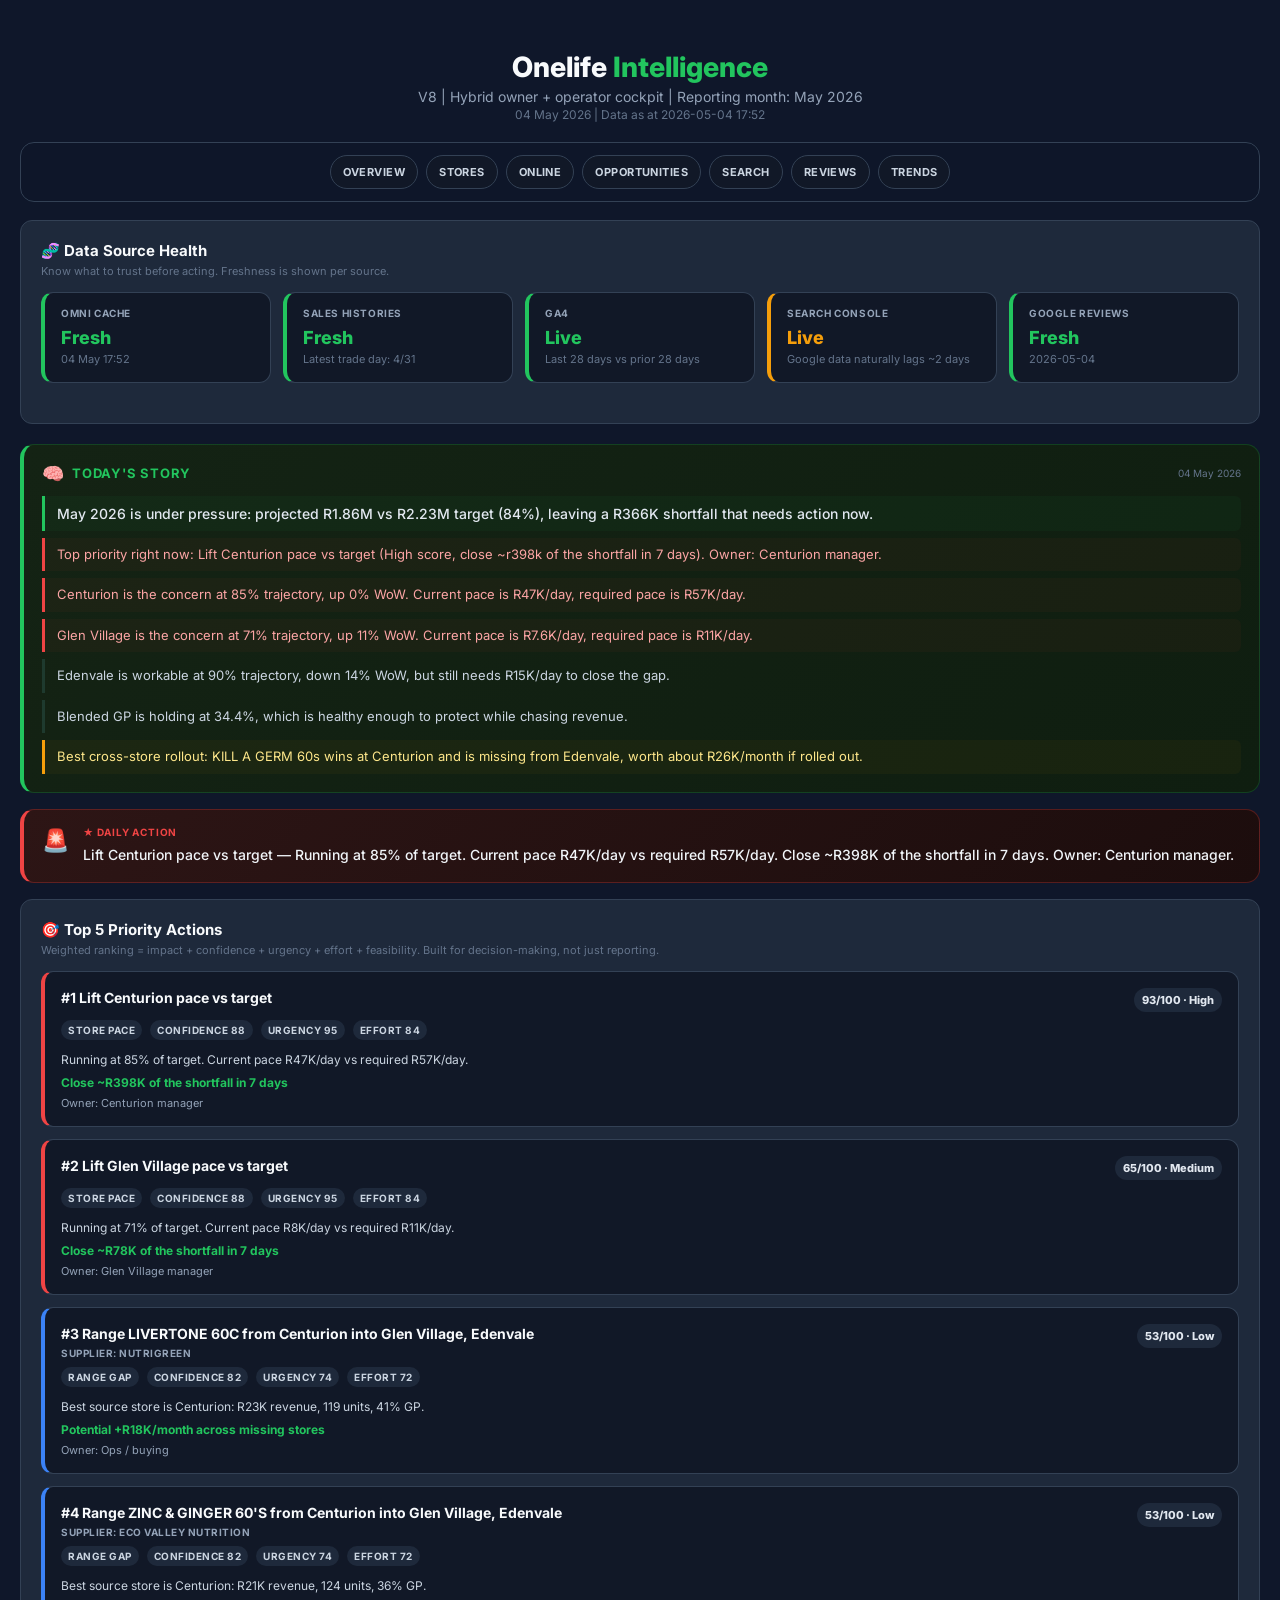
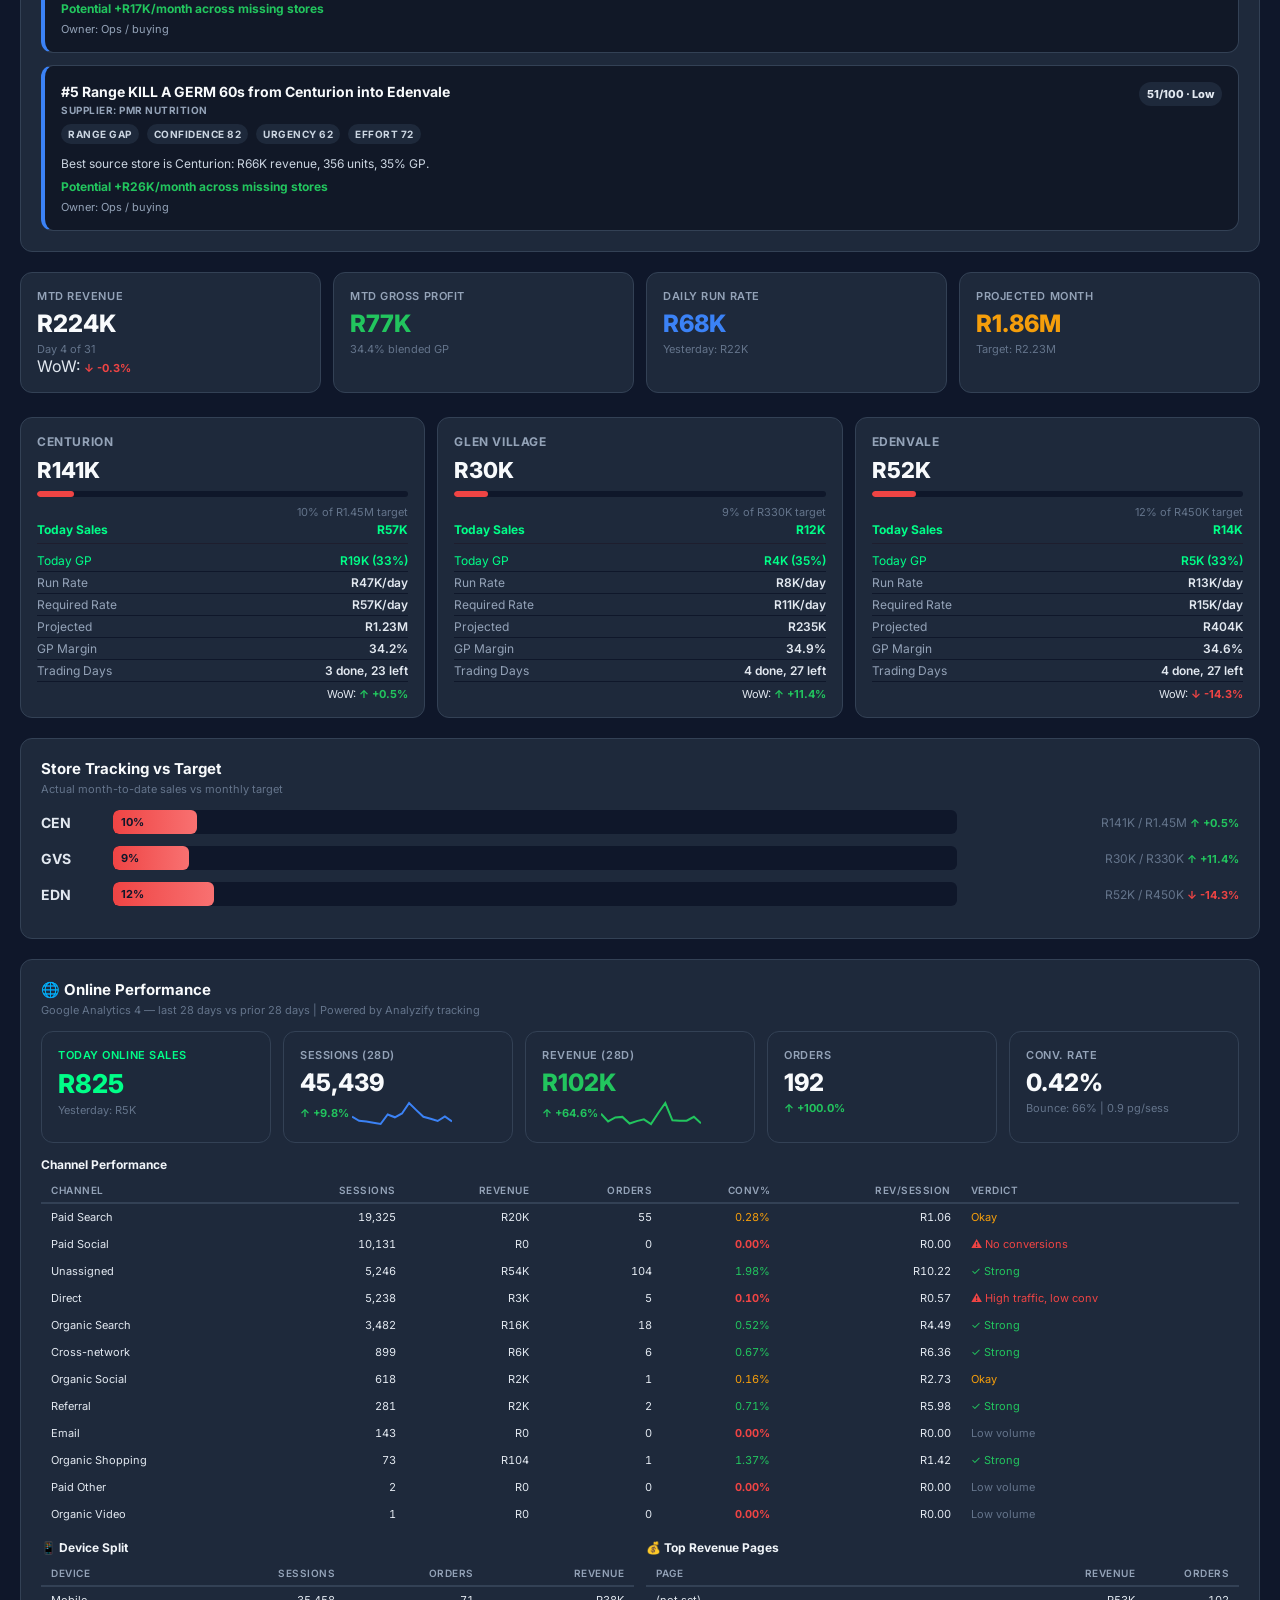
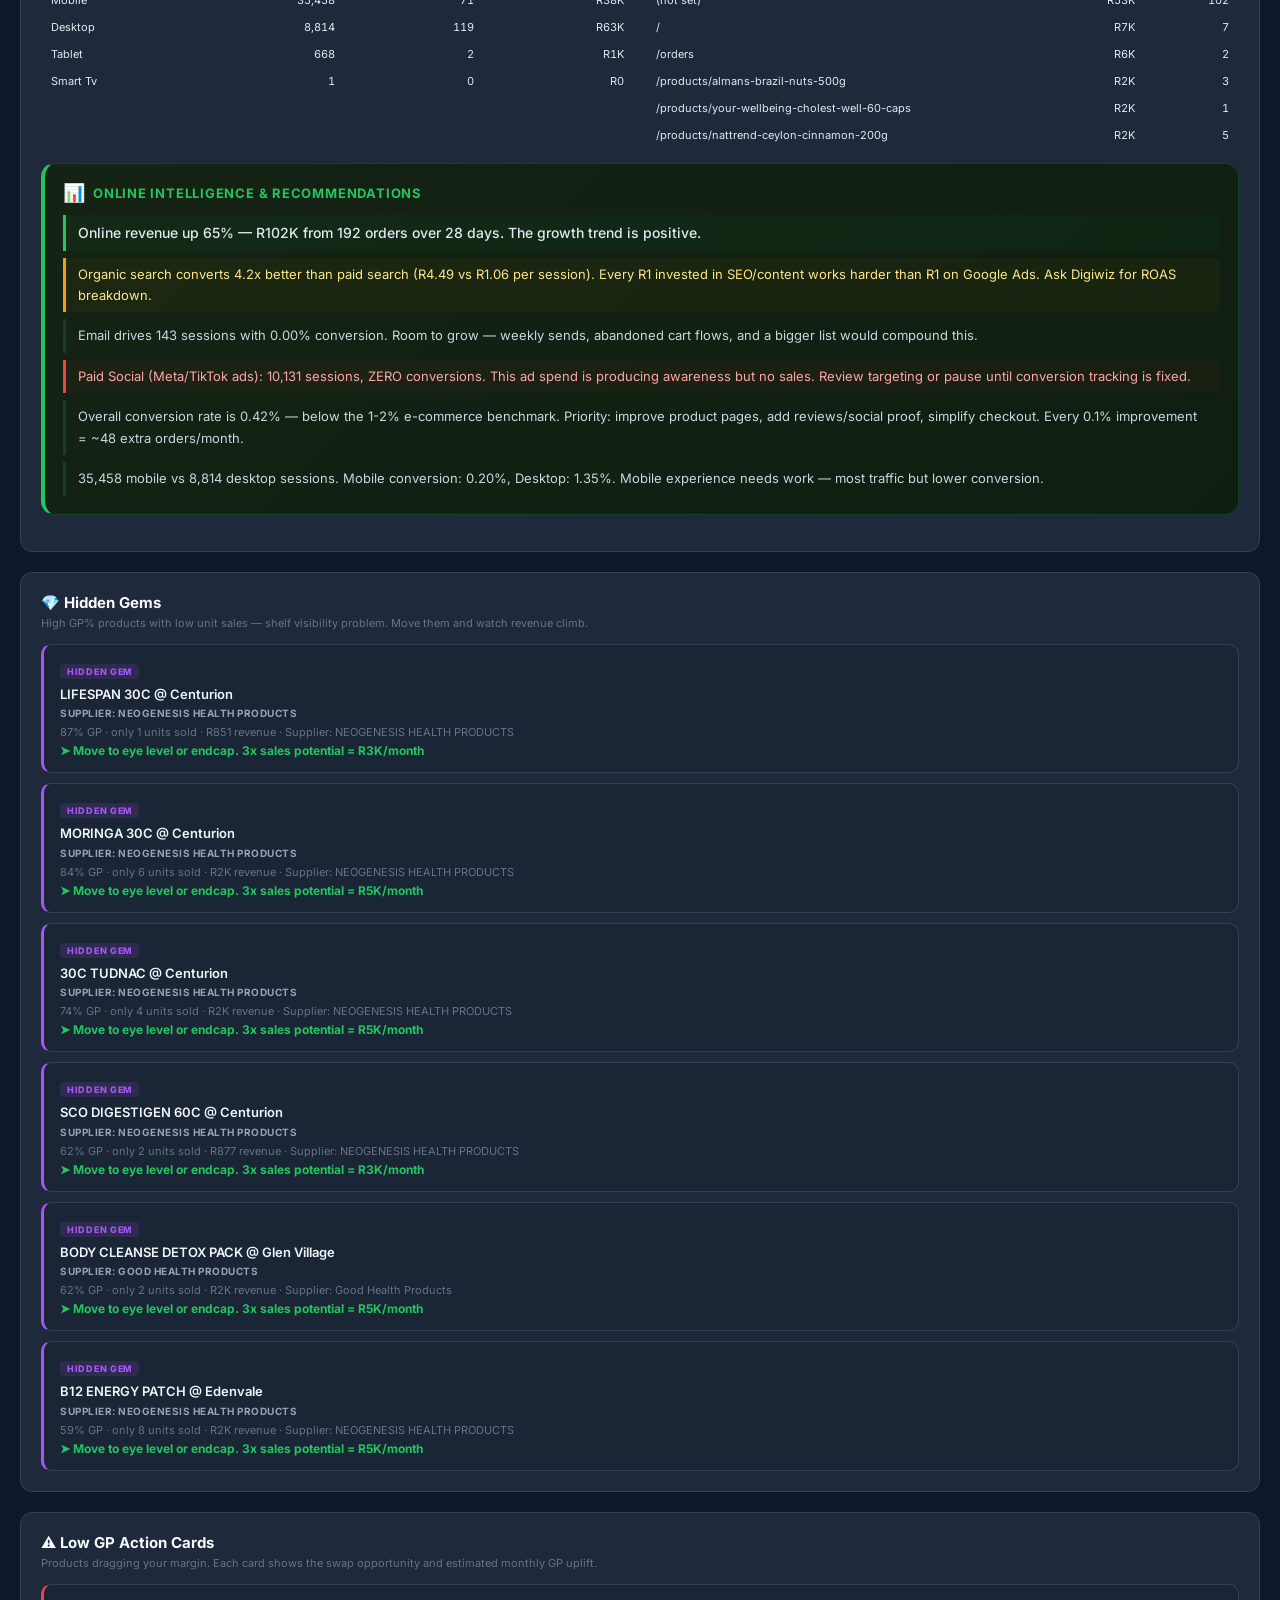
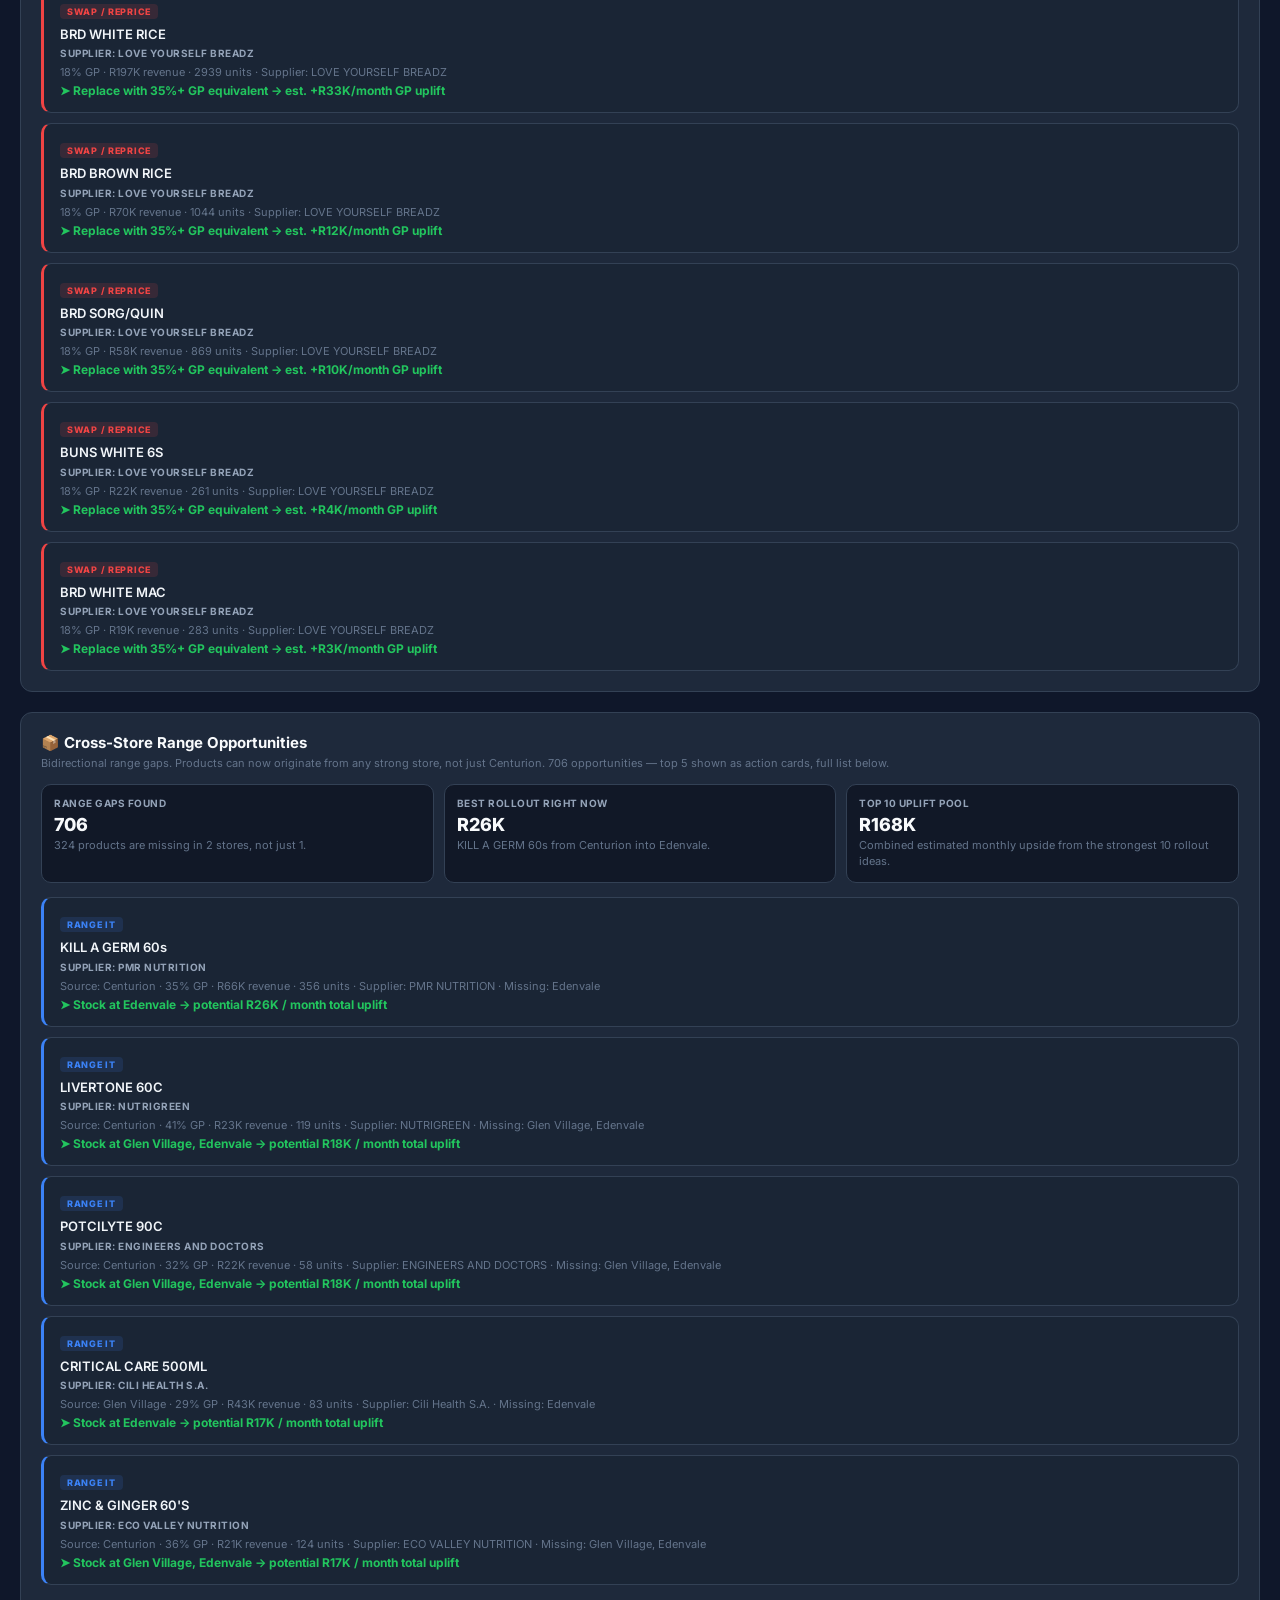
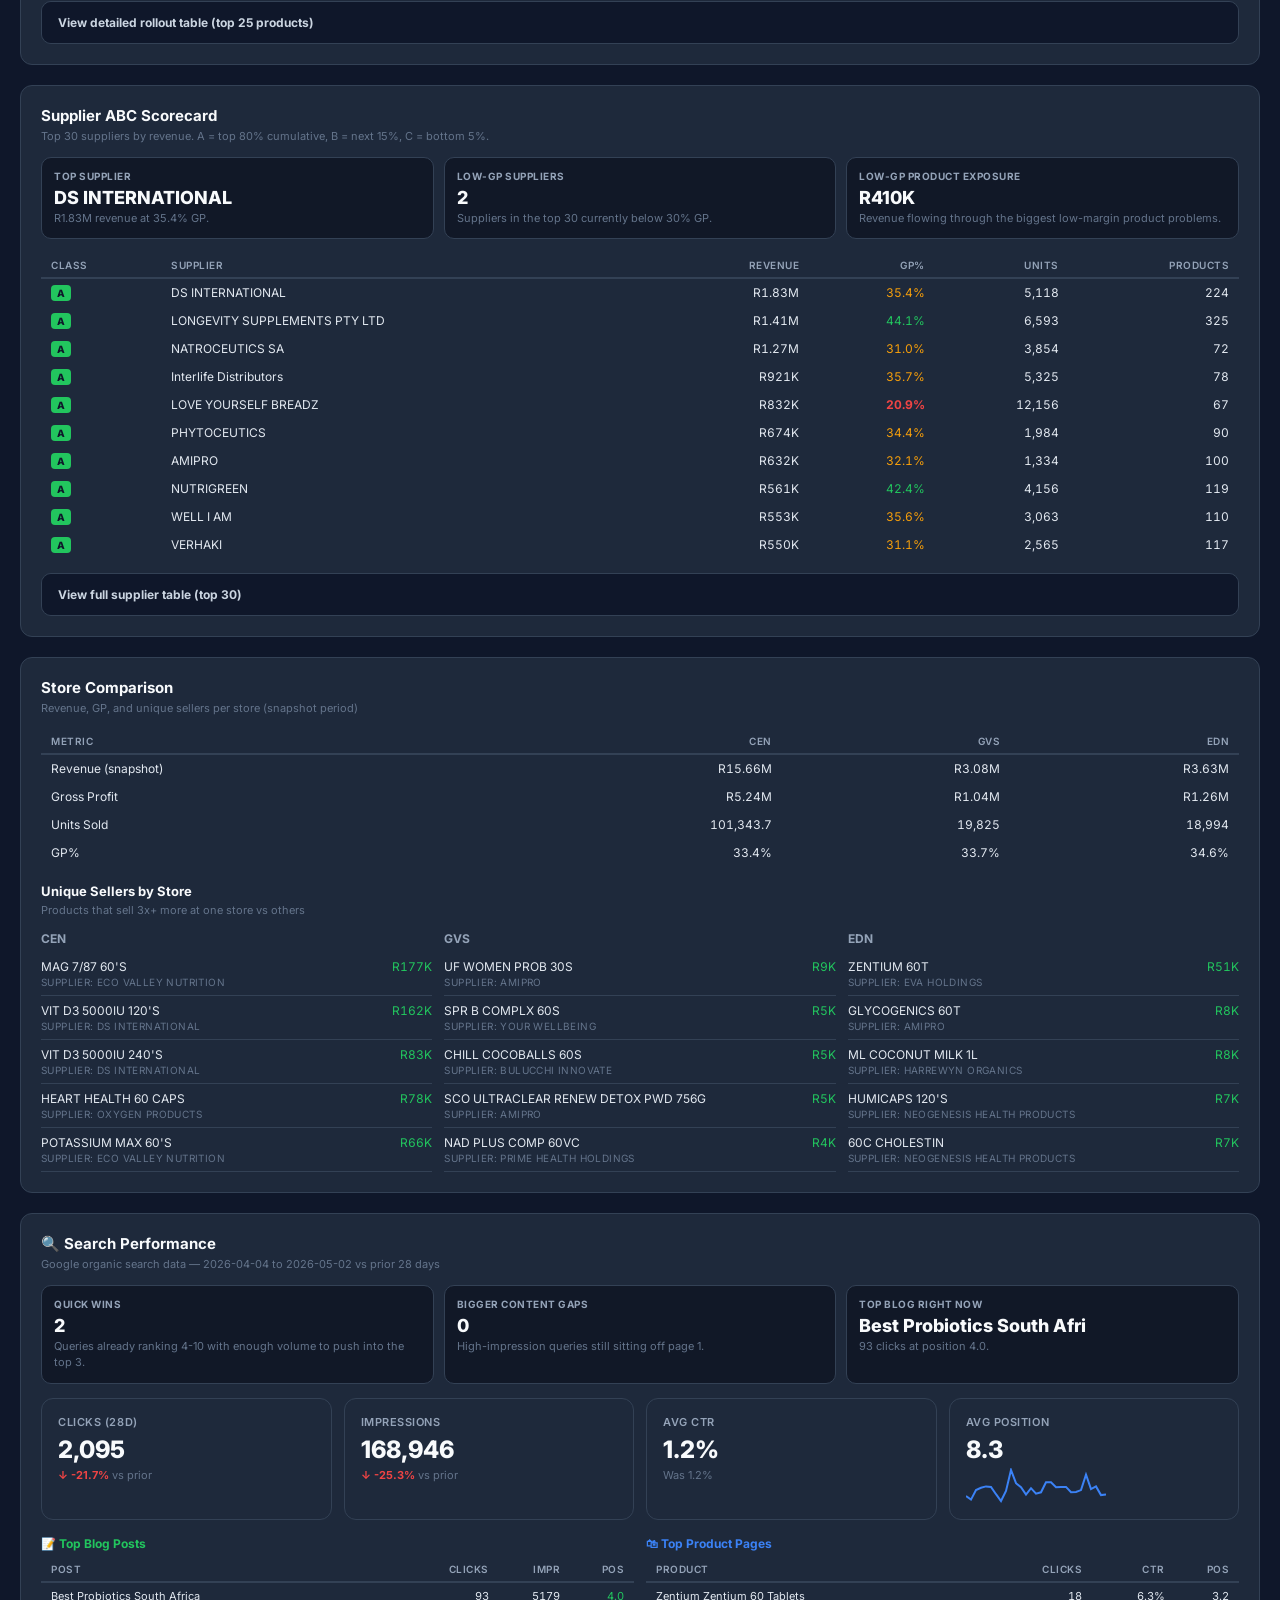
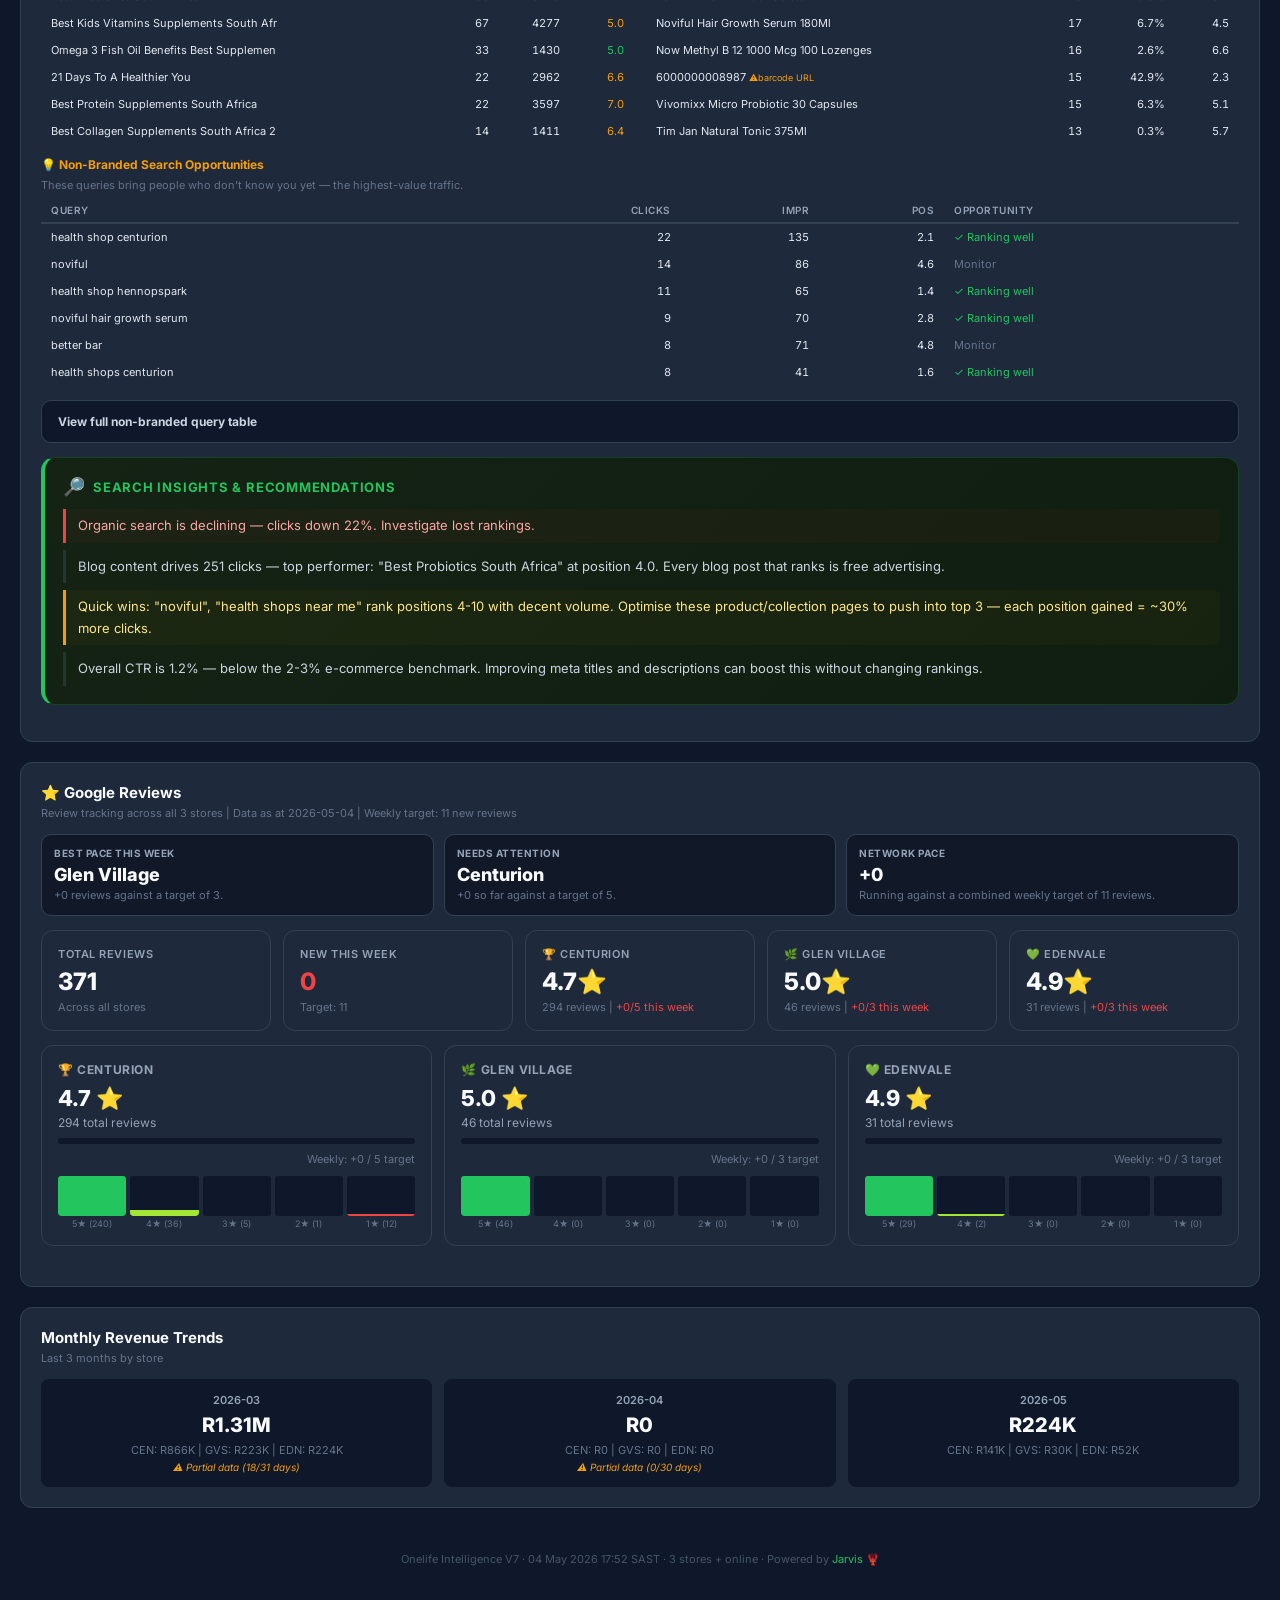
==== commit a4021522: "Restore intelligence dashboard from live Omni data" ====
--- a/v8/index.html
+++ b/v8/index.html
@@ -1,7 +1,7 @@
 <!DOCTYPE html>
 <html lang="en"><head>
 <meta charset="UTF-8"><meta name="viewport" content="width=device-width, initial-scale=1.0">
-<title>Onelife Intelligence | V8 Preview</title>
+<title>Onelife Intelligence | V8 Live</title>
 <link href="https://fonts.googleapis.com/css2?family=Inter:wght@400;500;600;700;800&display=swap" rel="stylesheet">
 <style>
 
@@ -173,8 +173,8 @@
 
 </style></head><body><div class="container">
 <header><h1>Onelife <span>Intelligence</span></h1>
-<div class="sub">V8 Preview | Hybrid owner + operator cockpit | Reporting month: April 2026 | V7 remains live as backup</div>
-<div class="date">14 April 2026 | Data as at 2026-04-13 19:34</div>
+<div class="sub">V8 | Hybrid owner + operator cockpit | Reporting month: May 2026</div>
+<div class="date">04 May 2026 | Data as at 2026-05-04 17:52</div>
 </header>
 <div class="topnav">
 <a class="jump-btn" href="#overview">Overview</a>
@@ -188,15 +188,15 @@
 <div id="overview" class="section-anchor"></div>
 <div class="card"><h3>&#x1f9ec; Data Source Health</h3><div class="desc">Know what to trust before acting. Freshness is shown per source.</div>
 <div class="source-strip">
-<div class="source-card warn">
+<div class="source-card good">
 <div class="label">Omni Cache</div>
-<div class="status">Lagging</div>
-<div class="note">13 Apr 19:34</div>
-</div>
-<div class="source-card warn">
+<div class="status">Fresh</div>
+<div class="note">04 May 17:52</div>
+</div>
+<div class="source-card good">
 <div class="label">Sales Histories</div>
-<div class="status">Lagging</div>
-<div class="note">Latest trade day: 13/30</div>
+<div class="status">Fresh</div>
+<div class="note">Latest trade day: 4/31</div>
 </div>
 <div class="source-card good">
 <div class="label">GA4</div>
@@ -211,25 +211,25 @@
 <div class="source-card good">
 <div class="label">Google Reviews</div>
 <div class="status">Fresh</div>
-<div class="note">2026-04-13</div>
+<div class="note">2026-05-04</div>
 </div>
 </div></div>
 <div class="story-card">
-<div class="story-header"><span style="font-size:18px">&#x1f9e0;</span><span class="story-title">Today's Story</span><span class="story-date">14 April 2026</span></div>
+<div class="story-header"><span style="font-size:18px">&#x1f9e0;</span><span class="story-title">Today's Story</span><span class="story-date">04 May 2026</span></div>
 <div class="story-sentences">
-<div class="story-sentence lead">April 2026 is under pressure: projected R1.92M vs R2.23M target (86%), leaving a R312K shortfall that needs action now.</div>
-<div class="story-sentence alert-sentence">Top priority right now: Lift Centurion pace vs target (High score, close ~r440k of the shortfall in 7 days). Owner: Centurion manager.</div>
-<div class="story-sentence">Centurion is workable at 87% trajectory, up 0% WoW, but still needs R63K/day to close the gap.</div>
-<div class="story-sentence">Glen Village is workable at 94% trajectory, up 11% WoW, but still needs R13K/day to close the gap.</div>
-<div class="story-sentence alert-sentence">Edenvale is the concern at 76% trajectory, down 14% WoW. Current pace is R11K/day, required pace is R18K/day.</div>
-<div class="story-sentence">Blended GP is holding at 34.3%, which is healthy enough to protect while chasing revenue.</div>
+<div class="story-sentence lead">May 2026 is under pressure: projected R1.86M vs R2.23M target (84%), leaving a R366K shortfall that needs action now.</div>
+<div class="story-sentence alert-sentence">Top priority right now: Lift Centurion pace vs target (High score, close ~r398k of the shortfall in 7 days). Owner: Centurion manager.</div>
+<div class="story-sentence alert-sentence">Centurion is the concern at 85% trajectory, up 0% WoW. Current pace is R47K/day, required pace is R57K/day.</div>
+<div class="story-sentence alert-sentence">Glen Village is the concern at 71% trajectory, up 11% WoW. Current pace is R7.6K/day, required pace is R11K/day.</div>
+<div class="story-sentence">Edenvale is workable at 90% trajectory, down 14% WoW, but still needs R15K/day to close the gap.</div>
+<div class="story-sentence">Blended GP is holding at 34.4%, which is healthy enough to protect while chasing revenue.</div>
 <div class="story-sentence opp-sentence">Best cross-store rollout: KILL A GERM 60s wins at Centurion and is missing from Edenvale, worth about R26K/month if rolled out.</div>
 </div></div>
 <div class="daily-action urgent">
 <div class="da-icon">&#x1f6a8;</div>
 <div class="da-body">
 <div class="da-label">&#x2605; Daily Action</div>
-<div class="da-text">Lift Centurion pace vs target — Running at 87% of target. Current pace R51K/day vs required R63K/day. Close ~R440K of the shortfall in 7 days. Owner: Centurion manager.</div>
+<div class="da-text">Lift Centurion pace vs target — Running at 85% of target. Current pace R47K/day vs required R57K/day. Close ~R398K of the shortfall in 7 days. Owner: Centurion manager.</div>
 </div></div>
 <div class="card"><h3>&#x1f3af; Top 5 Priority Actions</h3><div class="desc">Weighted ranking = impact + confidence + urgency + effort + feasibility. Built for decision-making, not just reporting.</div>
 <div class="priority-list">
@@ -238,24 +238,7 @@
 <div>
 <div class="priority-title">#1 Lift Centurion pace vs target</div>
 </div>
-<div class="priority-score">90/100 · High</div>
-</div>
-<div class="priority-meta">
-<span class="meta-pill">Store pace</span>
-<span class="meta-pill">Confidence 88</span>
-<span class="meta-pill">Urgency 82</span>
-<span class="meta-pill">Effort 84</span>
-</div>
-<div class="priority-summary">Running at 87% of target. Current pace R51K/day vs required R63K/day.</div>
-<div class="priority-impact">Close ~R440K of the shortfall in 7 days</div>
-<div class="priority-owner">Owner: Centurion manager</div>
-</div>
-<div class="priority-item urgent">
-<div class="priority-head">
-<div>
-<div class="priority-title">#2 Lift Edenvale pace vs target</div>
-</div>
-<div class="priority-score">68/100 · Medium</div>
+<div class="priority-score">93/100 · High</div>
 </div>
 <div class="priority-meta">
 <span class="meta-pill">Store pace</span>
@@ -263,9 +246,26 @@
 <span class="meta-pill">Urgency 95</span>
 <span class="meta-pill">Effort 84</span>
 </div>
-<div class="priority-summary">Running at 76% of target. Current pace R11K/day vs required R18K/day.</div>
-<div class="priority-impact">Close ~R124K of the shortfall in 7 days</div>
-<div class="priority-owner">Owner: Edenvale manager</div>
+<div class="priority-summary">Running at 85% of target. Current pace R47K/day vs required R57K/day.</div>
+<div class="priority-impact">Close ~R398K of the shortfall in 7 days</div>
+<div class="priority-owner">Owner: Centurion manager</div>
+</div>
+<div class="priority-item urgent">
+<div class="priority-head">
+<div>
+<div class="priority-title">#2 Lift Glen Village pace vs target</div>
+</div>
+<div class="priority-score">65/100 · Medium</div>
+</div>
+<div class="priority-meta">
+<span class="meta-pill">Store pace</span>
+<span class="meta-pill">Confidence 88</span>
+<span class="meta-pill">Urgency 95</span>
+<span class="meta-pill">Effort 84</span>
+</div>
+<div class="priority-summary">Running at 71% of target. Current pace R8K/day vs required R11K/day.</div>
+<div class="priority-impact">Close ~R78K of the shortfall in 7 days</div>
+<div class="priority-owner">Owner: Glen Village manager</div>
 </div>
 <div class="priority-item opportunity">
 <div class="priority-head">
@@ -325,123 +325,123 @@
 </div>
 <div id="stores" class="section-anchor"></div>
 <div class="kpi-strip">
-<div class="kpi"><div class="label">MTD Revenue</div><div class="val">R762K</div><div class="note">Day 13 of 30</div><div class="wow">WoW: <span style="color:#ef4444;font-size:11px;font-weight:700">↓&nbsp;-0.3%</span></div></div>
-<div class="kpi"><div class="label">MTD Gross Profit</div><div class="val green">R261K</div><div class="note">34.3% blended GP</div></div>
-<div class="kpi"><div class="label">Daily Run Rate</div><div class="val blue">R74K</div><div class="note">Yesterday: R22K</div></div>
-<div class="kpi"><div class="label">Projected Month</div><div class="val yellow">R1.92M</div><div class="note">Target: R2.23M</div></div>
+<div class="kpi"><div class="label">MTD Revenue</div><div class="val">R224K</div><div class="note">Day 4 of 31</div><div class="wow">WoW: <span style="color:#ef4444;font-size:11px;font-weight:700">↓&nbsp;-0.3%</span></div></div>
+<div class="kpi"><div class="label">MTD Gross Profit</div><div class="val green">R77K</div><div class="note">34.4% blended GP</div></div>
+<div class="kpi"><div class="label">Daily Run Rate</div><div class="val blue">R68K</div><div class="note">Yesterday: R22K</div></div>
+<div class="kpi"><div class="label">Projected Month</div><div class="val yellow">R1.86M</div><div class="note">Target: R2.23M</div></div>
 </div>
 <div class="store-grid">
 <div class="store-card">
 <div class="sname">Centurion</div>
-<div class="srev">R507K</div>
-<div class="bar-mini"><div class="bar-fill bad" style="width:35%"></div></div>
-<div class="spct">35% of R1.45M target</div>
-<div class="srow" style="border-bottom:1px solid #1e1e2e;padding-bottom:6px;margin-bottom:6px"><span style="color:#00ff88;font-weight:700">Yesterday Sales</span><span class="sv" style="color:#00ff88;font-weight:700">R40K</span></div>
-<div class="srow"><span style="color:#00ff88">Yesterday GP</span><span class="sv" style="color:#00ff88">R14K (35%)</span></div>
-<div class="srow"><span>Run Rate</span><span class="sv">R51K/day</span></div>
-<div class="srow"><span>Required Rate</span><span class="sv ">R63K/day</span></div>
-<div class="srow"><span>Projected</span><span class="sv">R1.27M</span></div>
-<div class="srow"><span>GP Margin</span><span class="sv">34.4%</span></div>
-<div class="srow"><span>Trading Days</span><span class="sv">10 done, 15 left</span></div>
+<div class="srev">R141K</div>
+<div class="bar-mini"><div class="bar-fill bad" style="width:10%"></div></div>
+<div class="spct">10% of R1.45M target</div>
+<div class="srow" style="border-bottom:1px solid #1e1e2e;padding-bottom:6px;margin-bottom:6px"><span style="color:#00ff88;font-weight:700">Today Sales</span><span class="sv" style="color:#00ff88;font-weight:700">R57K</span></div>
+<div class="srow"><span style="color:#00ff88">Today GP</span><span class="sv" style="color:#00ff88">R19K (33%)</span></div>
+<div class="srow"><span>Run Rate</span><span class="sv">R47K/day</span></div>
+<div class="srow"><span>Required Rate</span><span class="sv ">R57K/day</span></div>
+<div class="srow"><span>Projected</span><span class="sv">R1.23M</span></div>
+<div class="srow"><span>GP Margin</span><span class="sv">34.2%</span></div>
+<div class="srow"><span>Trading Days</span><span class="sv">3 done, 23 left</span></div>
 <div class="store-wow">WoW: <span style="color:#22c55e;font-size:11px;font-weight:700">↑&nbsp;+0.5%</span></div>
 </div>
 <div class="store-card">
 <div class="sname">Glen Village</div>
-<div class="srev">R107K</div>
-<div class="bar-mini"><div class="bar-fill bad" style="width:32%"></div></div>
-<div class="spct">32% of R330K target</div>
-<div class="srow" style="border-bottom:1px solid #1e1e2e;padding-bottom:6px;margin-bottom:6px"><span style="color:#00ff88;font-weight:700">Yesterday Sales</span><span class="sv" style="color:#00ff88;font-weight:700">R14K</span></div>
-<div class="srow"><span style="color:#00ff88">Yesterday GP</span><span class="sv" style="color:#00ff88">R5K (35%)</span></div>
-<div class="srow"><span>Run Rate</span><span class="sv">R12K/day</span></div>
-<div class="srow"><span>Required Rate</span><span class="sv ">R13K/day</span></div>
-<div class="srow"><span>Projected</span><span class="sv">R309K</span></div>
-<div class="srow"><span>GP Margin</span><span class="sv">33.7%</span></div>
-<div class="srow"><span>Trading Days</span><span class="sv">9 done, 17 left</span></div>
+<div class="srev">R30K</div>
+<div class="bar-mini"><div class="bar-fill bad" style="width:9%"></div></div>
+<div class="spct">9% of R330K target</div>
+<div class="srow" style="border-bottom:1px solid #1e1e2e;padding-bottom:6px;margin-bottom:6px"><span style="color:#00ff88;font-weight:700">Today Sales</span><span class="sv" style="color:#00ff88;font-weight:700">R12K</span></div>
+<div class="srow"><span style="color:#00ff88">Today GP</span><span class="sv" style="color:#00ff88">R4K (35%)</span></div>
+<div class="srow"><span>Run Rate</span><span class="sv">R8K/day</span></div>
+<div class="srow"><span>Required Rate</span><span class="sv alert">R11K/day</span></div>
+<div class="srow"><span>Projected</span><span class="sv">R235K</span></div>
+<div class="srow"><span>GP Margin</span><span class="sv">34.9%</span></div>
+<div class="srow"><span>Trading Days</span><span class="sv">4 done, 27 left</span></div>
 <div class="store-wow">WoW: <span style="color:#22c55e;font-size:11px;font-weight:700">↑&nbsp;+11.4%</span></div>
 </div>
 <div class="store-card">
 <div class="sname">Edenvale</div>
-<div class="srev">R148K</div>
-<div class="bar-mini"><div class="bar-fill bad" style="width:33%"></div></div>
-<div class="spct">33% of R450K target</div>
-<div class="srow" style="border-bottom:1px solid #1e1e2e;padding-bottom:6px;margin-bottom:6px"><span style="color:#00ff88;font-weight:700">Yesterday Sales</span><span class="sv" style="color:#00ff88;font-weight:700">R14K</span></div>
-<div class="srow"><span style="color:#00ff88">Yesterday GP</span><span class="sv" style="color:#00ff88">R5K (35%)</span></div>
-<div class="srow"><span>Run Rate</span><span class="sv">R11K/day</span></div>
-<div class="srow"><span>Required Rate</span><span class="sv alert">R18K/day</span></div>
-<div class="srow"><span>Projected</span><span class="sv">R341K</span></div>
-<div class="srow"><span>GP Margin</span><span class="sv">34.4%</span></div>
-<div class="srow"><span>Trading Days</span><span class="sv">13 done, 17 left</span></div>
+<div class="srev">R52K</div>
+<div class="bar-mini"><div class="bar-fill bad" style="width:12%"></div></div>
+<div class="spct">12% of R450K target</div>
+<div class="srow" style="border-bottom:1px solid #1e1e2e;padding-bottom:6px;margin-bottom:6px"><span style="color:#00ff88;font-weight:700">Today Sales</span><span class="sv" style="color:#00ff88;font-weight:700">R14K</span></div>
+<div class="srow"><span style="color:#00ff88">Today GP</span><span class="sv" style="color:#00ff88">R5K (33%)</span></div>
+<div class="srow"><span>Run Rate</span><span class="sv">R13K/day</span></div>
+<div class="srow"><span>Required Rate</span><span class="sv ">R15K/day</span></div>
+<div class="srow"><span>Projected</span><span class="sv">R404K</span></div>
+<div class="srow"><span>GP Margin</span><span class="sv">34.6%</span></div>
+<div class="srow"><span>Trading Days</span><span class="sv">4 done, 27 left</span></div>
 <div class="store-wow">WoW: <span style="color:#ef4444;font-size:11px;font-weight:700">↓&nbsp;-14.3%</span></div>
 </div>
 </div>
 <div class="card"><h3>Store Tracking vs Target</h3><div class="desc">Actual month-to-date sales vs monthly target</div>
 <div class="progress-row"><div class="sn">CEN</div>
-<div class="bar-wrap"><div class="bar bad" style="width:35%">35%</div></div>
+<div class="bar-wrap"><div class="bar bad" style="width:10%">10%</div></div>
 <div class="spark"></div>
-<div class="tgt">R507K / R1.45M <span style="color:#22c55e;font-size:11px;font-weight:700">↑&nbsp;+0.5%</span></div></div>
+<div class="tgt">R141K / R1.45M <span style="color:#22c55e;font-size:11px;font-weight:700">↑&nbsp;+0.5%</span></div></div>
 <div class="progress-row"><div class="sn">GVS</div>
-<div class="bar-wrap"><div class="bar bad" style="width:32%">32%</div></div>
+<div class="bar-wrap"><div class="bar bad" style="width:9%">9%</div></div>
 <div class="spark"></div>
-<div class="tgt">R107K / R330K <span style="color:#22c55e;font-size:11px;font-weight:700">↑&nbsp;+11.4%</span></div></div>
+<div class="tgt">R30K / R330K <span style="color:#22c55e;font-size:11px;font-weight:700">↑&nbsp;+11.4%</span></div></div>
 <div class="progress-row"><div class="sn">EDN</div>
-<div class="bar-wrap"><div class="bar bad" style="width:33%">33%</div></div>
+<div class="bar-wrap"><div class="bar bad" style="width:12%">12%</div></div>
 <div class="spark"></div>
-<div class="tgt">R148K / R450K <span style="color:#ef4444;font-size:11px;font-weight:700">↓&nbsp;-14.3%</span></div></div>
+<div class="tgt">R52K / R450K <span style="color:#ef4444;font-size:11px;font-weight:700">↓&nbsp;-14.3%</span></div></div>
 </div>
 <div id="online" class="section-anchor"></div>
 <div class="card"><h3>&#x1f310; Online Performance</h3>
 <div class="desc">Google Analytics 4 — last 28 days vs prior 28 days | Powered by Analyzify tracking</div>
 <div class="kpi-strip" style="margin-bottom:14px">
-<div class="kpi"><div class="label" style="color:#00ff88">Today Online Sales</div><div class="val" style="color:#00ff88;font-size:26px">R0</div><div class="note">Yesterday: R3K</div></div>
-<div class="kpi"><div class="label">Sessions (28d)</div><div class="val">40,098</div><div class="note"><span style="color:#22c55e;font-size:11px;font-weight:700">↑&nbsp;+26.3%</span> <svg width="100" height="25" style="vertical-align:middle"><polyline points="0.0,7.5 7.1,8.6 14.3,7.5 21.4,10.3 28.6,9.3 35.7,12.6 42.9,5.5 50.0,2.0 57.1,6.3 64.3,10.5 71.4,10.0 78.6,10.7 85.7,7.2 92.9,6.9 100.0,23.0" fill="none" stroke="#3b82f6" stroke-width="2"/></svg></div></div>
-<div class="kpi"><div class="label">Revenue (28d)</div><div class="val green">R76K</div><div class="note"><span style="color:#22c55e;font-size:11px;font-weight:700">↑&nbsp;+92.7%</span> <svg width="100" height="25" style="vertical-align:middle"><polyline points="0.0,21.2 7.1,12.6 14.3,5.8 21.4,2.0 28.6,16.6 35.7,11.9 42.9,17.9 50.0,5.1 57.1,3.8 64.3,4.6 71.4,8.7 78.6,15.7 85.7,21.5 92.9,11.1 100.0,23.0" fill="none" stroke="#22c55e" stroke-width="2"/></svg></div></div>
-<div class="kpi"><div class="label">Orders</div><div class="val">125</div><div class="note"><span style="color:#22c55e;font-size:11px;font-weight:700">↑&nbsp;+160.4%</span></div></div>
-<div class="kpi"><div class="label">Conv. Rate</div><div class="val">0.31%</div><div class="note">Bounce: 17% | 2.6 pg/sess</div></div>
+<div class="kpi"><div class="label" style="color:#00ff88">Today Online Sales</div><div class="val" style="color:#00ff88;font-size:26px">R825</div><div class="note">Yesterday: R5K</div></div>
+<div class="kpi"><div class="label">Sessions (28d)</div><div class="val">45,439</div><div class="note"><span style="color:#22c55e;font-size:11px;font-weight:700">↑&nbsp;+9.8%</span> <svg width="100" height="25" style="vertical-align:middle"><polyline points="0.0,15.7 7.1,19.8 14.3,20.5 21.4,21.7 28.6,23.0 35.7,13.5 42.9,16.3 50.0,12.5 57.1,2.0 64.3,9.1 71.4,15.8 78.6,17.7 85.7,20.0 92.9,15.5 100.0,20.5" fill="none" stroke="#3b82f6" stroke-width="2"/></svg></div></div>
+<div class="kpi"><div class="label">Revenue (28d)</div><div class="val green">R102K</div><div class="note"><span style="color:#22c55e;font-size:11px;font-weight:700">↑&nbsp;+64.6%</span> <svg width="100" height="25" style="vertical-align:middle"><polyline points="0.0,12.7 7.1,20.4 14.3,16.4 21.4,15.9 28.6,22.5 35.7,20.1 42.9,18.4 50.0,23.0 57.1,12.2 64.3,2.0 71.4,19.3 78.6,19.7 85.7,19.7 92.9,15.8 100.0,22.3" fill="none" stroke="#22c55e" stroke-width="2"/></svg></div></div>
+<div class="kpi"><div class="label">Orders</div><div class="val">192</div><div class="note"><span style="color:#22c55e;font-size:11px;font-weight:700">↑&nbsp;+100.0%</span></div></div>
+<div class="kpi"><div class="label">Conv. Rate</div><div class="val">0.42%</div><div class="note">Bounce: 66% | 0.9 pg/sess</div></div>
 </div>
 <h4 style="color:#f1f5f9;font-size:12px;margin-bottom:6px">Channel Performance</h4>
 <table style="font-size:11px"><thead><tr><th>Channel</th><th class="num">Sessions</th><th class="num">Revenue</th><th class="num">Orders</th><th class="num">Conv%</th><th class="num">Rev/Session</th><th>Verdict</th></tr></thead><tbody>
-<tr><td>Paid Search</td><td class="num">19,602</td><td class="num">R33K</td><td class="num">58</td><td class="num gpm">0.30%</td><td class="num">R1.69</td><td><span style="color:#f59e0b">Okay</span></td></tr>
-<tr><td>Direct</td><td class="num">7,344</td><td class="num">R5K</td><td class="num">8</td><td class="num gpl">0.11%</td><td class="num">R0.70</td><td><span style="color:#ef4444">&#x26a0; High traffic, low conv</span></td></tr>
-<tr><td>Paid Social</td><td class="num">5,886</td><td class="num">R0</td><td class="num">0</td><td class="num gpl">0.00%</td><td class="num">R0.00</td><td><span style="color:#ef4444">&#x26a0; No conversions</span></td></tr>
-<tr><td>Organic Search</td><td class="num">3,582</td><td class="num">R14K</td><td class="num">22</td><td class="num gph">0.61%</td><td class="num">R4.05</td><td><span style="color:#22c55e">&#x2713; Strong</span></td></tr>
-<tr><td>Unassigned</td><td class="num">1,772</td><td class="num">R14K</td><td class="num">26</td><td class="num gph">1.47%</td><td class="num">R8.17</td><td><span style="color:#22c55e">&#x2713; Strong</span></td></tr>
-<tr><td>Cross-network</td><td class="num">1,012</td><td class="num">R5K</td><td class="num">6</td><td class="num gph">0.59%</td><td class="num">R4.58</td><td><span style="color:#22c55e">&#x2713; Strong</span></td></tr>
-<tr><td>Organic Social</td><td class="num">482</td><td class="num">R2K</td><td class="num">1</td><td class="num gpm">0.21%</td><td class="num">R3.50</td><td><span style="color:#f59e0b">Okay</span></td></tr>
-<tr><td>Referral</td><td class="num">214</td><td class="num">R2K</td><td class="num">2</td><td class="num gph">0.93%</td><td class="num">R7.85</td><td><span style="color:#22c55e">&#x2713; Strong</span></td></tr>
-<tr><td>Email</td><td class="num">131</td><td class="num">R1K</td><td class="num">2</td><td class="num gph">1.53%</td><td class="num">R9.06</td><td><span style="color:#22c55e">&#x2713; Strong</span></td></tr>
-<tr><td>Organic Shopping</td><td class="num">68</td><td class="num">R0</td><td class="num">0</td><td class="num gpl">0.00%</td><td class="num">R0.00</td><td><span style="color:#64748b">Low volume</span></td></tr>
-<tr><td>Paid Other</td><td class="num">3</td><td class="num">R0</td><td class="num">0</td><td class="num gpl">0.00%</td><td class="num">R0.00</td><td><span style="color:#64748b">Low volume</span></td></tr>
-<tr><td>Organic Video</td><td class="num">2</td><td class="num">R0</td><td class="num">0</td><td class="num gpl">0.00%</td><td class="num">R0.00</td><td><span style="color:#64748b">Low volume</span></td></tr>
+<tr><td>Paid Search</td><td class="num">19,325</td><td class="num">R20K</td><td class="num">55</td><td class="num gpm">0.28%</td><td class="num">R1.06</td><td><span style="color:#f59e0b">Okay</span></td></tr>
+<tr><td>Paid Social</td><td class="num">10,131</td><td class="num">R0</td><td class="num">0</td><td class="num gpl">0.00%</td><td class="num">R0.00</td><td><span style="color:#ef4444">&#x26a0; No conversions</span></td></tr>
+<tr><td>Unassigned</td><td class="num">5,246</td><td class="num">R54K</td><td class="num">104</td><td class="num gph">1.98%</td><td class="num">R10.22</td><td><span style="color:#22c55e">&#x2713; Strong</span></td></tr>
+<tr><td>Direct</td><td class="num">5,238</td><td class="num">R3K</td><td class="num">5</td><td class="num gpl">0.10%</td><td class="num">R0.57</td><td><span style="color:#ef4444">&#x26a0; High traffic, low conv</span></td></tr>
+<tr><td>Organic Search</td><td class="num">3,482</td><td class="num">R16K</td><td class="num">18</td><td class="num gph">0.52%</td><td class="num">R4.49</td><td><span style="color:#22c55e">&#x2713; Strong</span></td></tr>
+<tr><td>Cross-network</td><td class="num">899</td><td class="num">R6K</td><td class="num">6</td><td class="num gph">0.67%</td><td class="num">R6.36</td><td><span style="color:#22c55e">&#x2713; Strong</span></td></tr>
+<tr><td>Organic Social</td><td class="num">618</td><td class="num">R2K</td><td class="num">1</td><td class="num gpm">0.16%</td><td class="num">R2.73</td><td><span style="color:#f59e0b">Okay</span></td></tr>
+<tr><td>Referral</td><td class="num">281</td><td class="num">R2K</td><td class="num">2</td><td class="num gph">0.71%</td><td class="num">R5.98</td><td><span style="color:#22c55e">&#x2713; Strong</span></td></tr>
+<tr><td>Email</td><td class="num">143</td><td class="num">R0</td><td class="num">0</td><td class="num gpl">0.00%</td><td class="num">R0.00</td><td><span style="color:#64748b">Low volume</span></td></tr>
+<tr><td>Organic Shopping</td><td class="num">73</td><td class="num">R104</td><td class="num">1</td><td class="num gph">1.37%</td><td class="num">R1.42</td><td><span style="color:#22c55e">&#x2713; Strong</span></td></tr>
+<tr><td>Paid Other</td><td class="num">2</td><td class="num">R0</td><td class="num">0</td><td class="num gpl">0.00%</td><td class="num">R0.00</td><td><span style="color:#64748b">Low volume</span></td></tr>
+<tr><td>Organic Video</td><td class="num">1</td><td class="num">R0</td><td class="num">0</td><td class="num gpl">0.00%</td><td class="num">R0.00</td><td><span style="color:#64748b">Low volume</span></td></tr>
 </tbody></table>
 <div style="display:grid;grid-template-columns:1fr 1fr;gap:12px;margin-top:12px">
 <div>
 <h4 style="color:#f1f5f9;font-size:12px;margin-bottom:6px">&#x1f4f1; Device Split</h4>
 <table style="font-size:11px"><thead><tr><th>Device</th><th class="num">Sessions</th><th class="num">Orders</th><th class="num">Revenue</th></tr></thead><tbody>
-<tr><td>Mobile</td><td class="num">28,137</td><td class="num">79</td><td class="num">R41K</td></tr>
-<tr><td>Desktop</td><td class="num">11,015</td><td class="num">46</td><td class="num">R36K</td></tr>
-<tr><td>Tablet</td><td class="num">454</td><td class="num">0</td><td class="num">R0</td></tr>
-<tr><td>Smart Tv</td><td class="num">4</td><td class="num">0</td><td class="num">R0</td></tr>
+<tr><td>Mobile</td><td class="num">35,458</td><td class="num">71</td><td class="num">R38K</td></tr>
+<tr><td>Desktop</td><td class="num">8,814</td><td class="num">119</td><td class="num">R63K</td></tr>
+<tr><td>Tablet</td><td class="num">668</td><td class="num">2</td><td class="num">R1K</td></tr>
+<tr><td>Smart Tv</td><td class="num">1</td><td class="num">0</td><td class="num">R0</td></tr>
 </tbody></table></div>
 <div>
 <h4 style="color:#f1f5f9;font-size:12px;margin-bottom:6px">&#x1f4b0; Top Revenue Pages</h4>
 <table style="font-size:11px"><thead><tr><th>Page</th><th class="num">Revenue</th><th class="num">Orders</th></tr></thead><tbody>
-<tr><td>/</td><td class="num">R22K</td><td class="num">24</td></tr>
-<tr><td>(not set)</td><td class="num">R10K</td><td class="num">16</td></tr>
-<tr><td>/products/heel-lymphomyosot-n-oral-drops-30ml</td><td class="num">R3K</td><td class="num">4</td></tr>
-<tr><td>/products/neuroactive-neuro-day-plus-60-veg-c</td><td class="num">R2K</td><td class="num">1</td></tr>
+<tr><td>(not set)</td><td class="num">R53K</td><td class="num">102</td></tr>
+<tr><td>/</td><td class="num">R7K</td><td class="num">7</td></tr>
+<tr><td>/orders</td><td class="num">R6K</td><td class="num">2</td></tr>
+<tr><td>/products/almans-brazil-nuts-500g</td><td class="num">R2K</td><td class="num">3</td></tr>
 <tr><td>/products/your-wellbeing-cholest-well-60-caps</td><td class="num">R2K</td><td class="num">1</td></tr>
-<tr><td>/account/login</td><td class="num">R2K</td><td class="num">5</td></tr>
+<tr><td>/products/nattrend-ceylon-cinnamon-200g</td><td class="num">R2K</td><td class="num">5</td></tr>
 </tbody></table></div>
 </div>
 <div class="story-card" style="margin-top:14px">
 <div class="story-header"><span style="font-size:18px">&#x1f4ca;</span><span class="story-title">Online Intelligence &amp; Recommendations</span></div>
 <div class="story-sentences">
-<div class="story-sentence lead">Online revenue up 93% — R76K from 125 orders over 28 days. The growth trend is positive.</div>
-<div class="story-sentence opp-sentence">Organic search converts 2.4x better than paid search (R4.05 vs R1.69 per session). Every R1 invested in SEO/content works harder than R1 on Google Ads. Ask Digiwiz for ROAS breakdown.</div>
-<div class="story-sentence">Email (Klaviyo) converts at 1.5% — your highest-quality channel at R9.06/session. Grow the subscriber list; every new subscriber is worth ~R9 per visit.</div>
-<div class="story-sentence alert-sentence">Paid Social (Meta/TikTok ads): 5,886 sessions, ZERO conversions. This ad spend is producing awareness but no sales. Review targeting or pause until conversion tracking is fixed.</div>
-<div class="story-sentence">Overall conversion rate is 0.31% — below the 1-2% e-commerce benchmark. Priority: improve product pages, add reviews/social proof, simplify checkout. Every 0.1% improvement = ~42 extra orders/month.</div>
-<div class="story-sentence">28,137 mobile vs 11,015 desktop sessions. Mobile conversion: 0.28%, Desktop: 0.42%. Mobile experience needs work — most traffic but lower conversion.</div>
+<div class="story-sentence lead">Online revenue up 65% — R102K from 192 orders over 28 days. The growth trend is positive.</div>
+<div class="story-sentence opp-sentence">Organic search converts 4.2x better than paid search (R4.49 vs R1.06 per session). Every R1 invested in SEO/content works harder than R1 on Google Ads. Ask Digiwiz for ROAS breakdown.</div>
+<div class="story-sentence">Email drives 143 sessions with 0.00% conversion. Room to grow — weekly sends, abandoned cart flows, and a bigger list would compound this.</div>
+<div class="story-sentence alert-sentence">Paid Social (Meta/TikTok ads): 10,131 sessions, ZERO conversions. This ad spend is producing awareness but no sales. Review targeting or pause until conversion tracking is fixed.</div>
+<div class="story-sentence">Overall conversion rate is 0.42% — below the 1-2% e-commerce benchmark. Priority: improve product pages, add reviews/social proof, simplify checkout. Every 0.1% improvement = ~48 extra orders/month.</div>
+<div class="story-sentence">35,458 mobile vs 8,814 desktop sessions. Mobile conversion: 0.20%, Desktop: 1.35%. Mobile experience needs work — most traffic but lower conversion.</div>
 </div></div>
 </div>
 <div id="opportunities" class="section-anchor"></div>
@@ -687,75 +687,76 @@
 </div></div>
 <div id="search" class="section-anchor"></div>
 <div class="card"><h3>&#x1f50d; Search Performance</h3>
-<div class="desc">Google organic search data — 2026-03-15 to 2026-04-12 vs prior 28 days</div>
+<div class="desc">Google organic search data — 2026-04-04 to 2026-05-02 vs prior 28 days</div>
 <div class="mini-strip">
-<div class="mini-card"><div class="k">Quick wins</div><div class="v">3</div><div class="n">Queries already ranking 4-10 with enough volume to push into the top 3.</div></div>
+<div class="mini-card"><div class="k">Quick wins</div><div class="v">2</div><div class="n">Queries already ranking 4-10 with enough volume to push into the top 3.</div></div>
 <div class="mini-card"><div class="k">Bigger content gaps</div><div class="v">0</div><div class="n">High-impression queries still sitting off page 1.</div></div>
-<div class="mini-card"><div class="k">Top blog right now</div><div class="v">Best Probiotics South Afri</div><div class="n">69 clicks at position 4.3.</div></div>
+<div class="mini-card"><div class="k">Top blog right now</div><div class="v">Best Probiotics South Afri</div><div class="n">93 clicks at position 4.0.</div></div>
 </div>
 <div class="kpi-strip" style="margin-bottom:16px">
-<div class="kpi"><div class="label">Clicks (28d)</div><div class="val">2,256</div><div class="note"><span style="color:#ef4444;font-size:11px;font-weight:700">↓&nbsp;-12.4%</span> vs prior</div></div>
-<div class="kpi"><div class="label">Impressions</div><div class="val">191,071</div><div class="note"><span style="color:#ef4444;font-size:11px;font-weight:700">↓&nbsp;-17.5%</span> vs prior</div></div>
-<div class="kpi"><div class="label">Avg CTR</div><div class="val">1.2%</div><div class="note">Was 1.1%</div></div>
-<div class="kpi"><div class="label">Avg Position</div><div class="val">7.4</div><div class="note"><svg width="140" height="35" style="vertical-align:middle"><polyline points="0.0,13.9 5.2,2.0 10.4,3.7 15.6,16.0 20.7,8.8 25.9,18.1 31.1,21.5 36.3,16.4 41.5,10.1 46.7,11.8 51.9,14.3 57.0,19.0 62.2,24.1 67.4,25.4 72.6,21.5 77.8,14.3 83.0,13.5 88.1,15.2 93.3,13.5 98.5,27.5 103.7,28.3 108.9,31.7 114.1,22.8 119.3,20.7 124.4,19.4 129.6,19.8 134.8,26.6 140.0,33.0" fill="none" stroke="#3b82f6" stroke-width="2"/></svg></div></div>
+<div class="kpi"><div class="label">Clicks (28d)</div><div class="val">2,095</div><div class="note"><span style="color:#ef4444;font-size:11px;font-weight:700">↓&nbsp;-21.7%</span> vs prior</div></div>
+<div class="kpi"><div class="label">Impressions</div><div class="val">168,946</div><div class="note"><span style="color:#ef4444;font-size:11px;font-weight:700">↓&nbsp;-25.3%</span> vs prior</div></div>
+<div class="kpi"><div class="label">Avg CTR</div><div class="val">1.2%</div><div class="note">Was 1.2%</div></div>
+<div class="kpi"><div class="label">Avg Position</div><div class="val">8.3</div><div class="note"><svg width="140" height="35" style="vertical-align:middle"><polyline points="0.0,28.0 5.0,31.6 10.0,22.1 15.0,19.8 20.0,18.4 25.0,18.9 30.0,26.2 35.0,33.0 40.0,23.0 45.0,2.0 50.0,15.2 55.0,19.3 60.0,26.6 65.0,20.2 70.0,25.7 75.0,24.3 80.0,14.3 85.0,14.3 90.0,19.3 95.0,18.9 100.0,18.9 105.0,24.3 110.0,23.9 115.0,22.1 120.0,6.6 125.0,21.1 130.0,18.4 135.0,27.1 140.0,26.6" fill="none" stroke="#3b82f6" stroke-width="2"/></svg></div></div>
 </div>
 <div style="display:grid;grid-template-columns:1fr 1fr;gap:12px">
 <div>
 <h4 style="color:#22c55e;font-size:12px;margin-bottom:6px">&#x1f4dd; Top Blog Posts</h4>
 <table style="font-size:11px"><thead><tr><th>Post</th><th class="num">Clicks</th><th class="num">Impr</th><th class="num">Pos</th></tr></thead><tbody>
-<tr><td title="/blogs/health-wellness-hub/best-probiotics-south-africa">Best Probiotics South Africa</td><td class="num">69</td><td class="num">4689</td><td class="num gph">4.3</td></tr>
-<tr><td title="/blogs/health-wellness-hub/best-protein-supplements-south-africa">Best Protein Supplements South Africa</td><td class="num">52</td><td class="num">5456</td><td class="num gph">4.5</td></tr>
-<tr><td title="/blogs/health-wellness-hub/best-kids-vitamins-supplements-south-africa">Best Kids Vitamins Supplements South Afr</td><td class="num">48</td><td class="num">2186</td><td class="num gph">4.1</td></tr>
-<tr><td title="/blogs/health-wellness-hub/omega-3-fish-oil-benefits-best-supplements-south-africa">Omega 3 Fish Oil Benefits Best Supplemen</td><td class="num">47</td><td class="num">3216</td><td class="num gpm">7.5</td></tr>
-<tr><td title="/blogs/health-wellness-hub/weight-loss-supplements-south-africa">Weight Loss Supplements South Africa</td><td class="num">17</td><td class="num">1165</td><td class="num gpm">8.4</td></tr>
-<tr><td title="/blogs/health-wellness-hub/best-collagen-supplements-south-africa-2026">Best Collagen Supplements South Africa 2</td><td class="num">12</td><td class="num">874</td><td class="num gph">4.8</td></tr>
+<tr><td title="/blogs/health-wellness-hub/best-probiotics-south-africa">Best Probiotics South Africa</td><td class="num">93</td><td class="num">5179</td><td class="num gph">4.0</td></tr>
+<tr><td title="/blogs/health-wellness-hub/best-kids-vitamins-supplements-south-africa">Best Kids Vitamins Supplements South Afr</td><td class="num">67</td><td class="num">4277</td><td class="num gpm">5.0</td></tr>
+<tr><td title="/blogs/health-wellness-hub/omega-3-fish-oil-benefits-best-supplements-south-africa">Omega 3 Fish Oil Benefits Best Supplemen</td><td class="num">33</td><td class="num">1430</td><td class="num gph">5.0</td></tr>
+<tr><td title="/blogs/health-wellness-hub/21-days-to-a-healthier-you">21 Days To A Healthier You</td><td class="num">22</td><td class="num">2962</td><td class="num gpm">6.6</td></tr>
+<tr><td title="/blogs/health-wellness-hub/best-protein-supplements-south-africa">Best Protein Supplements South Africa</td><td class="num">22</td><td class="num">3597</td><td class="num gpm">7.0</td></tr>
+<tr><td title="/blogs/health-wellness-hub/best-collagen-supplements-south-africa-2026">Best Collagen Supplements South Africa 2</td><td class="num">14</td><td class="num">1411</td><td class="num gpm">6.4</td></tr>
 </tbody></table></div>
 <div>
 <h4 style="color:#3b82f6;font-size:12px;margin-bottom:6px">&#x1f6cd; Top Product Pages</h4>
 <table style="font-size:11px"><thead><tr><th>Product</th><th class="num">Clicks</th><th class="num">CTR</th><th class="num">Pos</th></tr></thead><tbody>
-<tr><td title="/products/noviful-hair-growth-serum-180ml">Noviful Hair Growth Serum 180Ml</td><td class="num">20</td><td class="num">8.3%</td><td class="num">4.5</td></tr>
-<tr><td title="/products/tim-jan-natural-tonic-375ml">Tim Jan Natural Tonic 375Ml</td><td class="num">19</td><td class="num">0.3%</td><td class="num">4.0</td></tr>
-<tr><td title="/products/noviful-hair-growth-serum-60ml">Noviful Hair Growth Serum 60Ml</td><td class="num">15</td><td class="num">5.3%</td><td class="num">4.4</td></tr>
-<tr><td title="/products/vivomixx-micro-probiotic-30-capsules">Vivomixx Micro Probiotic 30 Capsules</td><td class="num">14</td><td class="num">4.3%</td><td class="num">5.7</td></tr>
-<tr><td title="/products/ocean-therapy-sea-salt-crystals-uplifting-600g">Ocean Therapy Sea Salt Crystals Upliftin</td><td class="num">11</td><td class="num">15.5%</td><td class="num">3.4</td></tr>
+<tr><td title="/products/zentium-zentium-60-tablets">Zentium Zentium 60 Tablets</td><td class="num">18</td><td class="num">6.3%</td><td class="num">3.2</td></tr>
+<tr><td title="/products/noviful-hair-growth-serum-180ml">Noviful Hair Growth Serum 180Ml</td><td class="num">17</td><td class="num">6.7%</td><td class="num">4.5</td></tr>
+<tr><td title="/products/now-methyl-b-12-1000-mcg-100-lozenges">Now Methyl B 12 1000 Mcg 100 Lozenges</td><td class="num">16</td><td class="num">2.6%</td><td class="num">6.6</td></tr>
+<tr><td title="/products/6000000008987">6000000008987 <span style="color:#f59e0b;font-size:9px">&#x26a0;barcode URL</span></td><td class="num">15</td><td class="num">42.9%</td><td class="num">2.3</td></tr>
+<tr><td title="/products/vivomixx-micro-probiotic-30-capsules">Vivomixx Micro Probiotic 30 Capsules</td><td class="num">15</td><td class="num">6.3%</td><td class="num">5.1</td></tr>
+<tr><td title="/products/tim-jan-natural-tonic-375ml">Tim Jan Natural Tonic 375Ml</td><td class="num">13</td><td class="num">0.3%</td><td class="num">5.7</td></tr>
 </tbody></table></div>
 </div>
 <h4 style="color:#f59e0b;font-size:12px;margin:12px 0 6px">&#x1f4a1; Non-Branded Search Opportunities</h4>
 <div class="desc" style="margin-bottom:6px">These queries bring people who don't know you yet — the highest-value traffic.</div>
 <table style="font-size:11px"><thead><tr><th>Query</th><th class="num">Clicks</th><th class="num">Impr</th><th class="num">Pos</th><th>Opportunity</th></tr></thead><tbody>
-<tr><td>noviful hair growth serum</td><td class="num">21</td><td class="num">109</td><td class="num">2.8</td><td><span style="color:#22c55e">&#x2713; Ranking well</span></td></tr>
-<tr><td>health shop centurion</td><td class="num">20</td><td class="num">116</td><td class="num">1.7</td><td><span style="color:#22c55e">&#x2713; Ranking well</span></td></tr>
-<tr><td>best omega 3 supplement south africa</td><td class="num">17</td><td class="num">162</td><td class="num">1.3</td><td><span style="color:#22c55e">&#x2713; Ranking well</span></td></tr>
-<tr><td>ocean therapy sea mag spray</td><td class="num">13</td><td class="num">31</td><td class="num">1.0</td><td><span style="color:#22c55e">&#x2713; Ranking well</span></td></tr>
-<tr><td>ocean therapy salts</td><td class="num">11</td><td class="num">20</td><td class="num">1.1</td><td><span style="color:#22c55e">&#x2713; Ranking well</span></td></tr>
-<tr><td>health shop hennopspark</td><td class="num">9</td><td class="num">56</td><td class="num">1.7</td><td><span style="color:#22c55e">&#x2713; Ranking well</span></td></tr>
+<tr><td>health shop centurion</td><td class="num">22</td><td class="num">135</td><td class="num">2.1</td><td><span style="color:#22c55e">&#x2713; Ranking well</span></td></tr>
+<tr><td>noviful</td><td class="num">14</td><td class="num">86</td><td class="num">4.6</td><td><span style="color:#64748b">Monitor</span></td></tr>
+<tr><td>health shop hennopspark</td><td class="num">11</td><td class="num">65</td><td class="num">1.4</td><td><span style="color:#22c55e">&#x2713; Ranking well</span></td></tr>
+<tr><td>noviful hair growth serum</td><td class="num">9</td><td class="num">70</td><td class="num">2.8</td><td><span style="color:#22c55e">&#x2713; Ranking well</span></td></tr>
+<tr><td>better bar</td><td class="num">8</td><td class="num">71</td><td class="num">4.8</td><td><span style="color:#64748b">Monitor</span></td></tr>
+<tr><td>health shops centurion</td><td class="num">8</td><td class="num">41</td><td class="num">1.6</td><td><span style="color:#22c55e">&#x2713; Ranking well</span></td></tr>
 </tbody></table>
 <details class="collapse"><summary>View full non-branded query table</summary><div class="collapse-body"><table style="font-size:11px"><thead><tr><th>Query</th><th class="num">Clicks</th><th class="num">Impr</th><th class="num">Pos</th><th>Opportunity</th></tr></thead><tbody>
-<tr><td>noviful hair growth serum</td><td class="num">21</td><td class="num">109</td><td class="num">2.8</td><td><span style="color:#22c55e">&#x2713; Ranking well</span></td></tr>
-<tr><td>health shop centurion</td><td class="num">20</td><td class="num">116</td><td class="num">1.7</td><td><span style="color:#22c55e">&#x2713; Ranking well</span></td></tr>
-<tr><td>best omega 3 supplement south africa</td><td class="num">17</td><td class="num">162</td><td class="num">1.3</td><td><span style="color:#22c55e">&#x2713; Ranking well</span></td></tr>
-<tr><td>ocean therapy sea mag spray</td><td class="num">13</td><td class="num">31</td><td class="num">1.0</td><td><span style="color:#22c55e">&#x2713; Ranking well</span></td></tr>
-<tr><td>ocean therapy salts</td><td class="num">11</td><td class="num">20</td><td class="num">1.1</td><td><span style="color:#22c55e">&#x2713; Ranking well</span></td></tr>
-<tr><td>health shop hennopspark</td><td class="num">9</td><td class="num">56</td><td class="num">1.7</td><td><span style="color:#22c55e">&#x2713; Ranking well</span></td></tr>
-<tr><td>top 10 probiotics in south africa</td><td class="num">8</td><td class="num">176</td><td class="num">1.2</td><td><span style="color:#22c55e">&#x2713; Ranking well</span></td></tr>
-<tr><td>best omega 3 supplements in south africa</td><td class="num">7</td><td class="num">123</td><td class="num">1.5</td><td><span style="color:#22c55e">&#x2713; Ranking well</span></td></tr>
-<tr><td>health shops near me</td><td class="num">7</td><td class="num">499</td><td class="num">5.7</td><td><span style="color:#f59e0b">&#x2191; Push to top 3</span></td></tr>
-<tr><td>noviful</td><td class="num">7</td><td class="num">98</td><td class="num">4.8</td><td><span style="color:#64748b">Monitor</span></td></tr>
-<tr><td>pharma germania</td><td class="num">6</td><td class="num">224</td><td class="num">4.6</td><td><span style="color:#f59e0b">&#x2191; Push to top 3</span></td></tr>
-<tr><td>best multivitamin for kids</td><td class="num">5</td><td class="num">132</td><td class="num">1.2</td><td><span style="color:#22c55e">&#x2713; Ranking well</span></td></tr>
+<tr><td>health shop centurion</td><td class="num">22</td><td class="num">135</td><td class="num">2.1</td><td><span style="color:#22c55e">&#x2713; Ranking well</span></td></tr>
+<tr><td>noviful</td><td class="num">14</td><td class="num">86</td><td class="num">4.6</td><td><span style="color:#64748b">Monitor</span></td></tr>
+<tr><td>health shop hennopspark</td><td class="num">11</td><td class="num">65</td><td class="num">1.4</td><td><span style="color:#22c55e">&#x2713; Ranking well</span></td></tr>
+<tr><td>noviful hair growth serum</td><td class="num">9</td><td class="num">70</td><td class="num">2.8</td><td><span style="color:#22c55e">&#x2713; Ranking well</span></td></tr>
+<tr><td>better bar</td><td class="num">8</td><td class="num">71</td><td class="num">4.8</td><td><span style="color:#64748b">Monitor</span></td></tr>
+<tr><td>health shops centurion</td><td class="num">8</td><td class="num">41</td><td class="num">1.6</td><td><span style="color:#22c55e">&#x2713; Ranking well</span></td></tr>
+<tr><td>health shops near me</td><td class="num">8</td><td class="num">570</td><td class="num">5.8</td><td><span style="color:#f59e0b">&#x2191; Push to top 3</span></td></tr>
+<tr><td>ocean therapy sea mag spray</td><td class="num">8</td><td class="num">14</td><td class="num">2.1</td><td><span style="color:#22c55e">&#x2713; Ranking well</span></td></tr>
+<tr><td>best multivitamin for kids</td><td class="num">7</td><td class="num">205</td><td class="num">2.4</td><td><span style="color:#22c55e">&#x2713; Ranking well</span></td></tr>
+<tr><td>best omega 3 supplement south africa</td><td class="num">7</td><td class="num">192</td><td class="num">1.8</td><td><span style="color:#22c55e">&#x2713; Ranking well</span></td></tr>
+<tr><td>natura anti tobacco</td><td class="num">7</td><td class="num">31</td><td class="num">7.5</td><td><span style="color:#64748b">Monitor</span></td></tr>
+<tr><td>ocean therapy salts</td><td class="num">7</td><td class="num">16</td><td class="num">1.0</td><td><span style="color:#22c55e">&#x2713; Ranking well</span></td></tr>
 </tbody></table></div></details>
 <div class="story-card" style="margin-top:14px">
 <div class="story-header"><span style="font-size:18px">&#x1f50e;</span><span class="story-title">Search Insights &amp; Recommendations</span></div>
 <div class="story-sentences">
-<div class="story-sentence alert-sentence">Organic search is declining — clicks down 12%. Investigate lost rankings.</div>
-<div class="story-sentence">Blog content drives 245 clicks — top performer: "Best Probiotics South Africa" at position 4.3. Every blog post that ranks is free advertising.</div>
-<div class="story-sentence opp-sentence">Quick wins: "health shops near me", "noviful", "pharma germania" rank positions 4-10 with decent volume. Optimise these product/collection pages to push into top 3 — each position gained = ~30% more clicks.</div>
+<div class="story-sentence alert-sentence">Organic search is declining — clicks down 22%. Investigate lost rankings.</div>
+<div class="story-sentence">Blog content drives 251 clicks — top performer: "Best Probiotics South Africa" at position 4.0. Every blog post that ranks is free advertising.</div>
+<div class="story-sentence opp-sentence">Quick wins: "noviful", "health shops near me" rank positions 4-10 with decent volume. Optimise these product/collection pages to push into top 3 — each position gained = ~30% more clicks.</div>
 <div class="story-sentence">Overall CTR is 1.2% — below the 2-3% e-commerce benchmark. Improving meta titles and descriptions can boost this without changing rankings.</div>
 </div></div>
 </div>
 <div id="reviews" class="section-anchor"></div>
 <div class="card"><h3>⭐ Google Reviews</h3>
-<div class="desc">Review tracking across all 3 stores | Data as at 2026-04-13 | Weekly target: 11 new reviews</div>
+<div class="desc">Review tracking across all 3 stores | Data as at 2026-05-04 | Weekly target: 11 new reviews</div>
 <div class="mini-strip">
 <div class="mini-card"><div class="k">Best pace this week</div><div class="v">Glen Village</div><div class="n">+0 reviews against a target of 3.</div></div>
 <div class="mini-card"><div class="k">Needs attention</div><div class="v">Centurion</div><div class="n">+0 so far against a target of 5.</div></div>
@@ -798,17 +799,17 @@
 <div id="trends" class="section-anchor"></div>
 <div class="card"><h3>Monthly Revenue Trends</h3><div class="desc">Last 3 months by store</div>
 <div class="mgrid">
-<div class="mcard"><div class="mo">2026-02</div><div class="tot">R1.38M</div>
-<div class="bd">CEN: R903K | GVS: R215K | EDN: R264K</div>
-<div class="incomplete">&#x26a0; Partial data (23/28 days)</div>
-</div>
 <div class="mcard"><div class="mo">2026-03</div><div class="tot">R1.31M</div>
 <div class="bd">CEN: R866K | GVS: R223K | EDN: R224K</div>
 <div class="incomplete">&#x26a0; Partial data (18/31 days)</div>
 </div>
-<div class="mcard"><div class="mo">2026-04</div><div class="tot">R762K</div>
-<div class="bd">CEN: R507K | GVS: R107K | EDN: R148K</div>
+<div class="mcard"><div class="mo">2026-04</div><div class="tot">R0</div>
+<div class="bd">CEN: R0 | GVS: R0 | EDN: R0</div>
+<div class="incomplete">&#x26a0; Partial data (0/30 days)</div>
+</div>
+<div class="mcard"><div class="mo">2026-05</div><div class="tot">R224K</div>
+<div class="bd">CEN: R141K | GVS: R30K | EDN: R52K</div>
 </div>
 </div></div>
-<footer>Onelife Intelligence V7 &middot; 14 April 2026 01:59 SAST &middot; 3 stores + online &middot; Powered by <span class="lo">Jarvis</span> &#x1f99e;</footer>
+<footer>Onelife Intelligence V7 &middot; 04 May 2026 17:52 SAST &middot; 3 stores + online &middot; Powered by <span class="lo">Jarvis</span> &#x1f99e;</footer>
 </div></body></html>
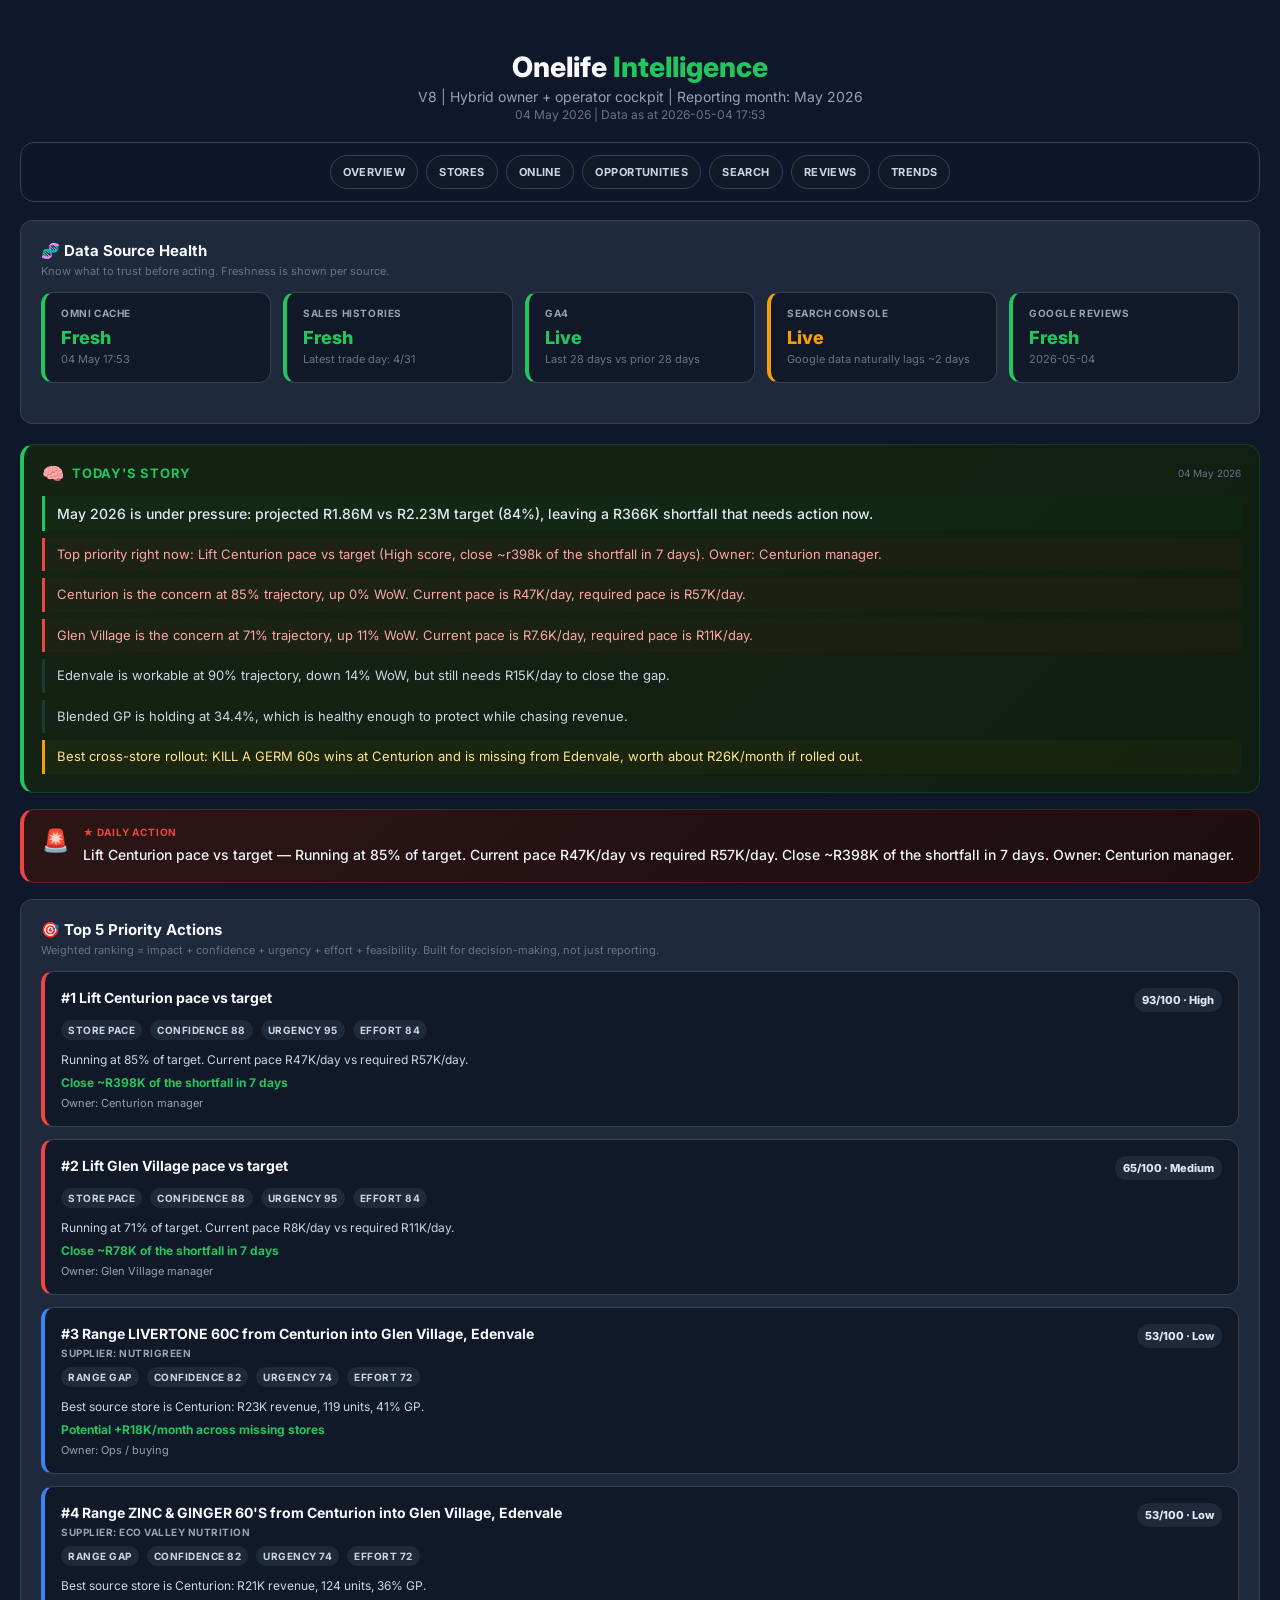
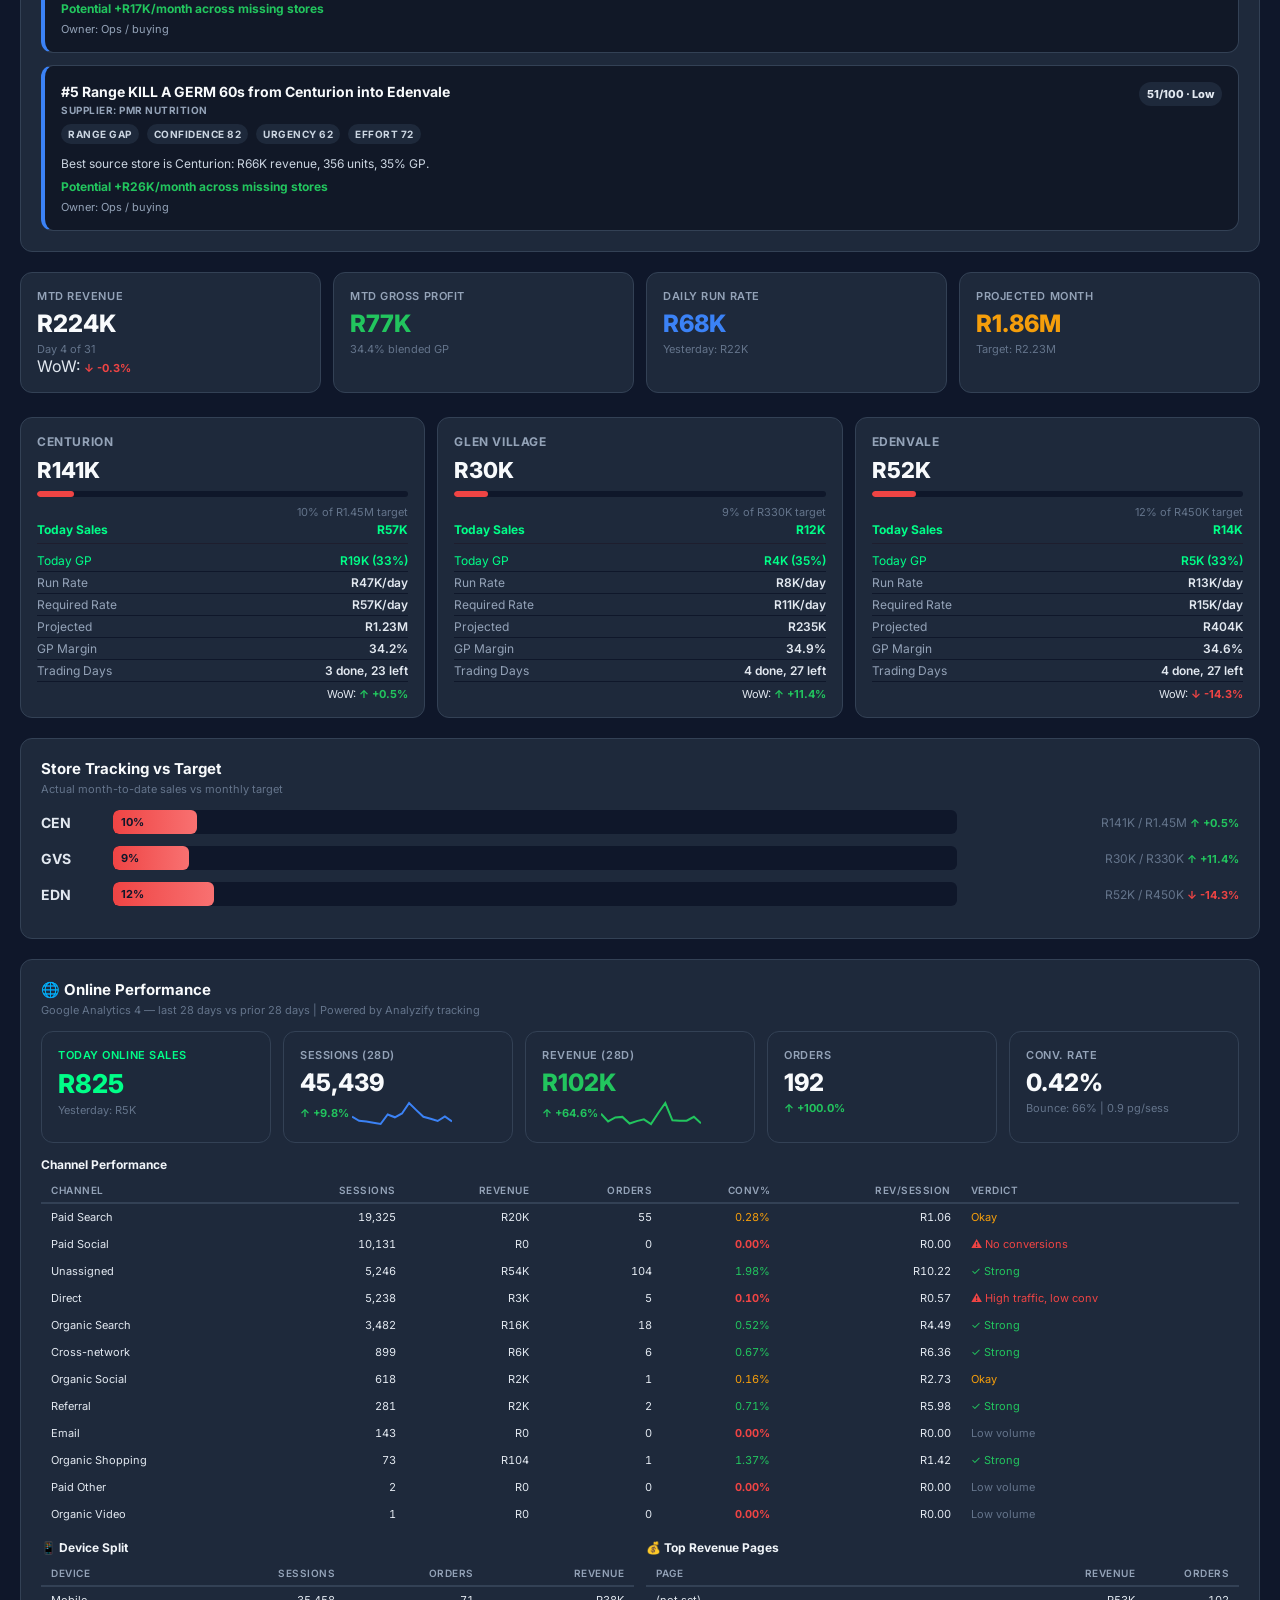
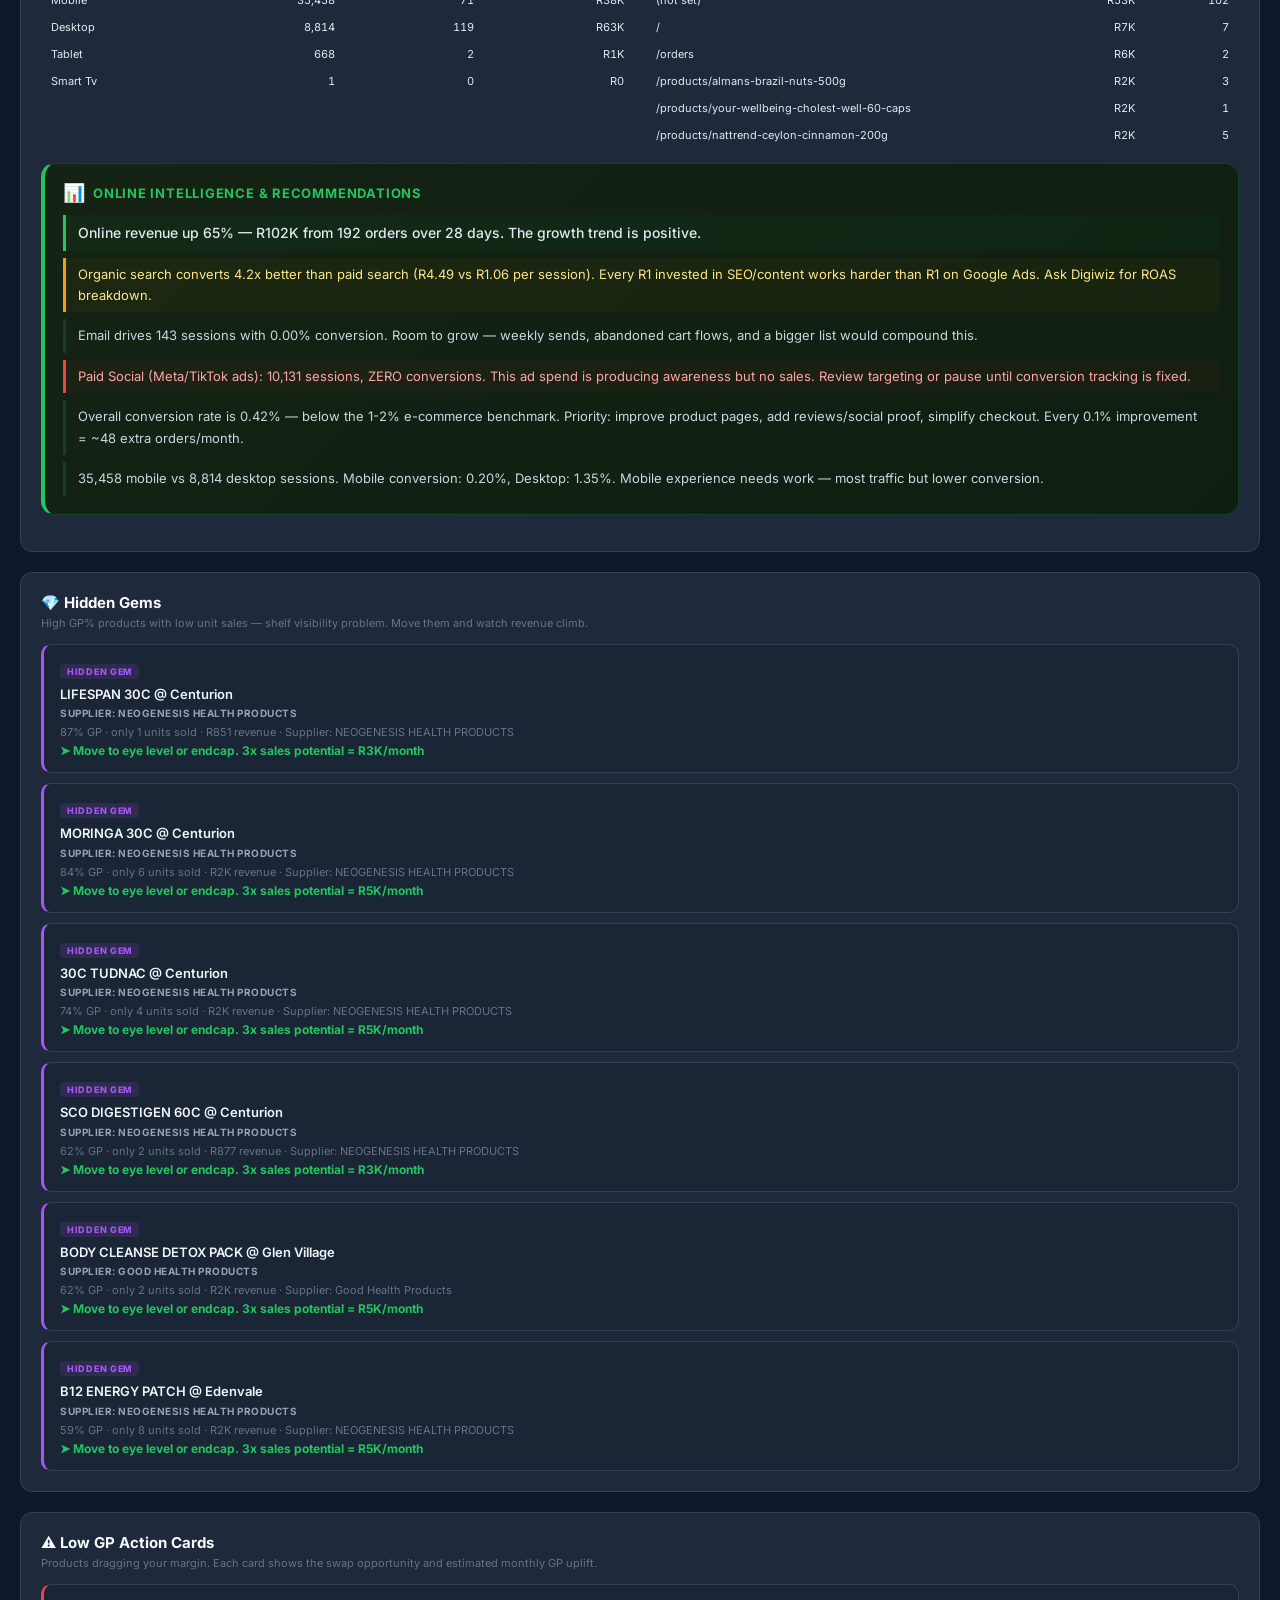
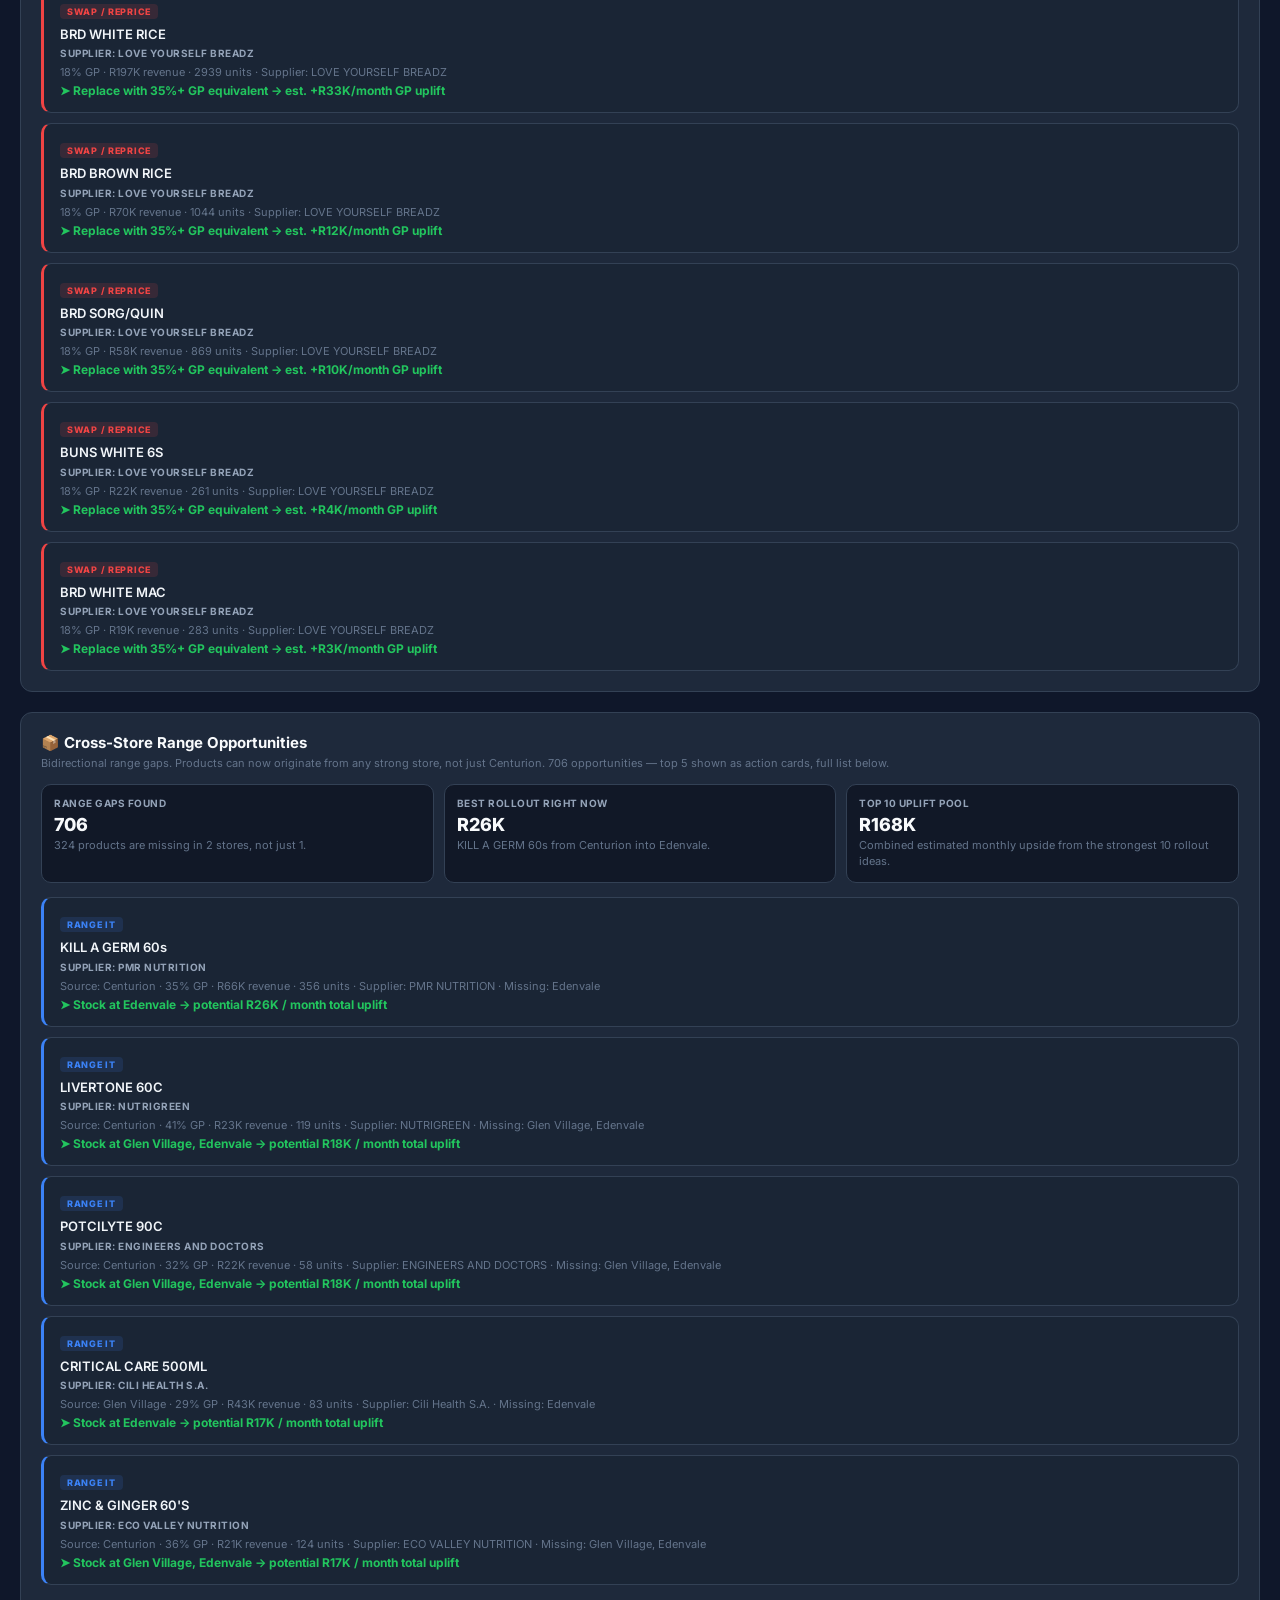
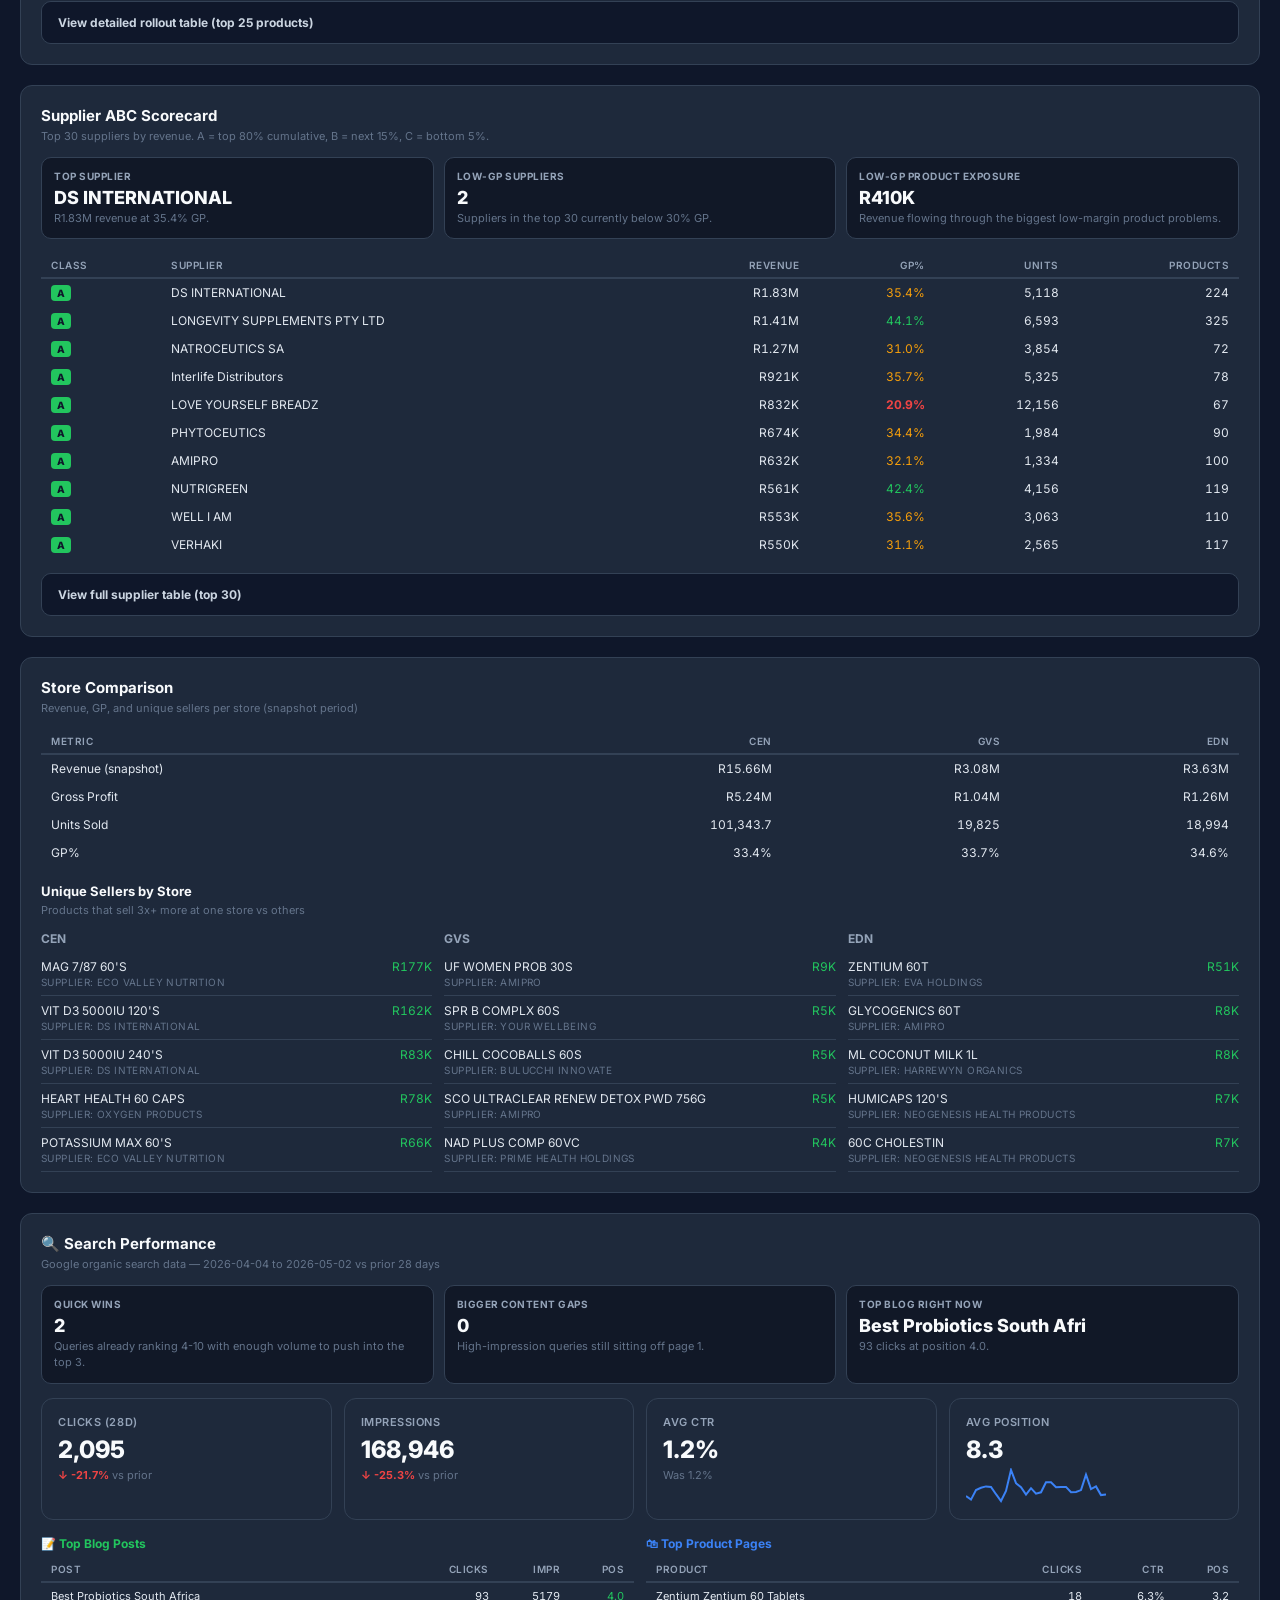
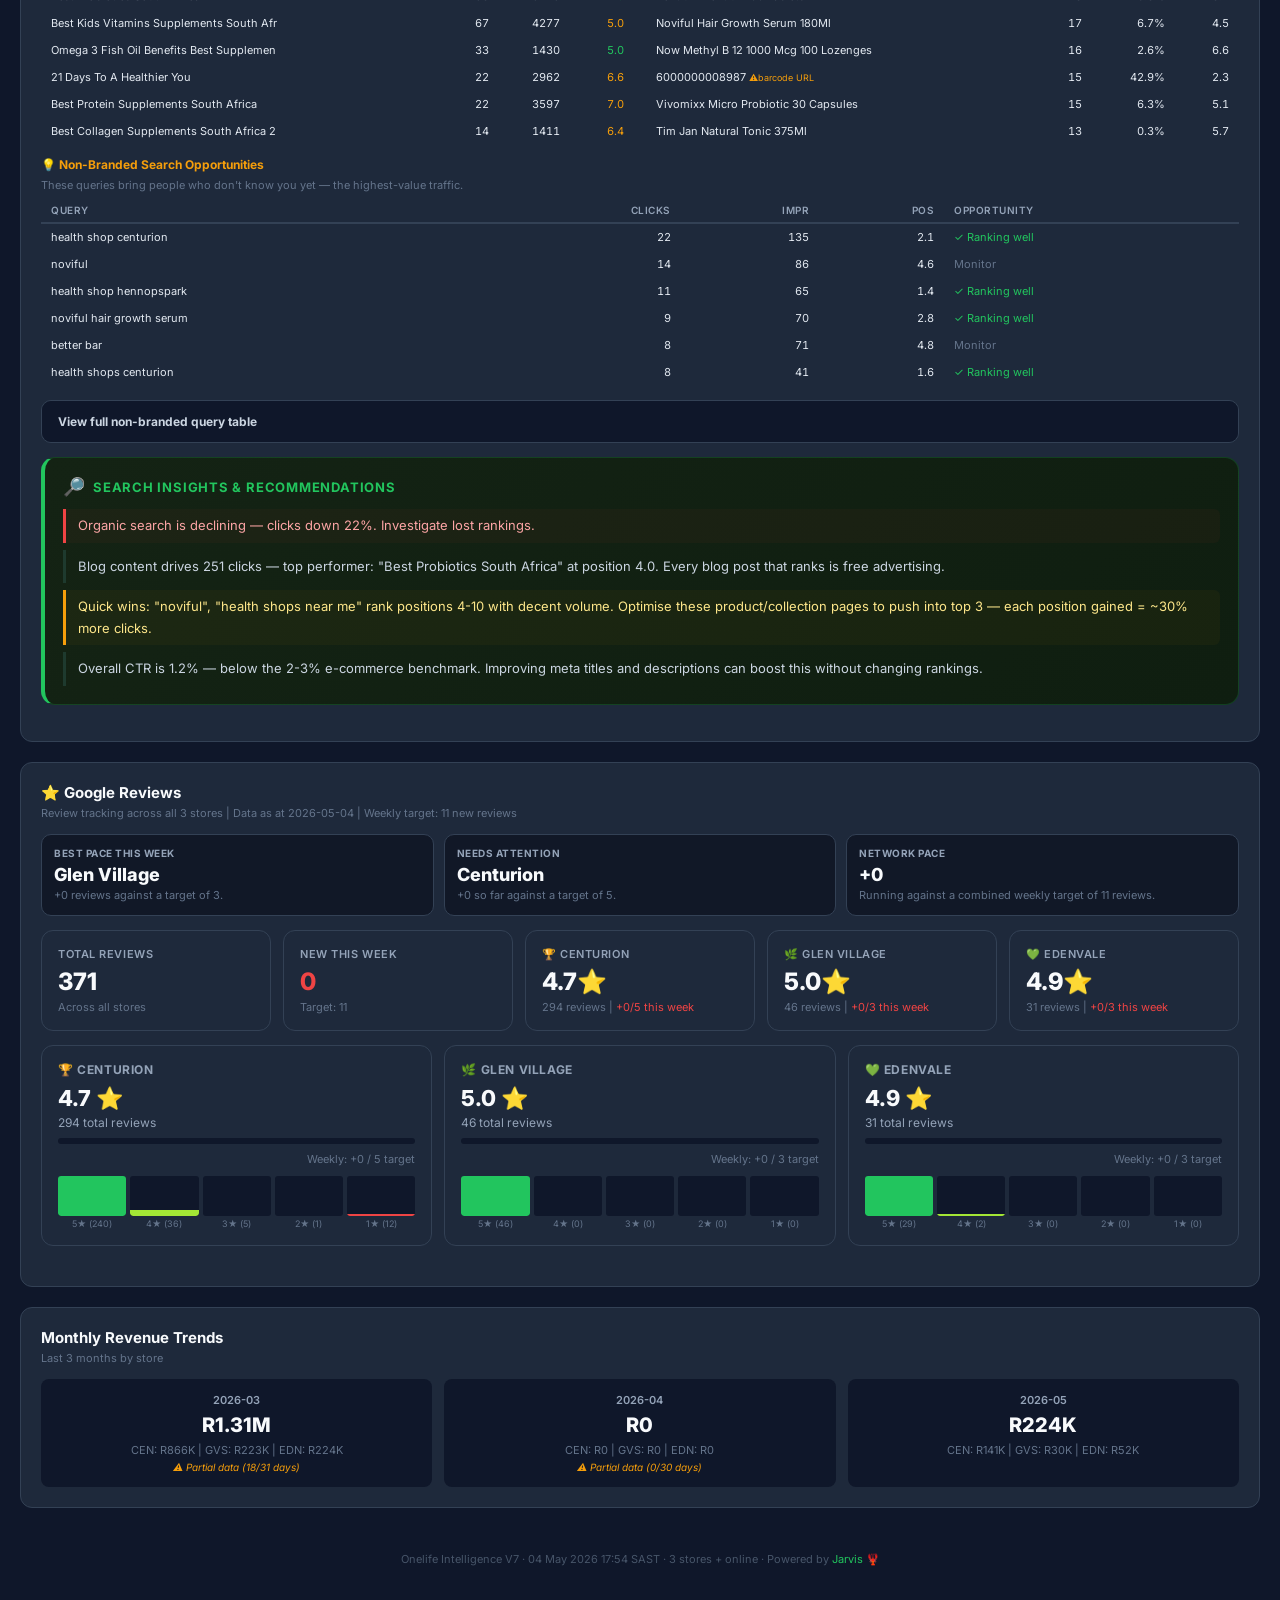
==== commit d9afde53: "Refresh live Omni dashboard timestamp" ====
--- a/v8/index.html
+++ b/v8/index.html
@@ -174,7 +174,7 @@
 </style></head><body><div class="container">
 <header><h1>Onelife <span>Intelligence</span></h1>
 <div class="sub">V8 | Hybrid owner + operator cockpit | Reporting month: May 2026</div>
-<div class="date">04 May 2026 | Data as at 2026-05-04 17:52</div>
+<div class="date">04 May 2026 | Data as at 2026-05-04 17:53</div>
 </header>
 <div class="topnav">
 <a class="jump-btn" href="#overview">Overview</a>
@@ -191,7 +191,7 @@
 <div class="source-card good">
 <div class="label">Omni Cache</div>
 <div class="status">Fresh</div>
-<div class="note">04 May 17:52</div>
+<div class="note">04 May 17:53</div>
 </div>
 <div class="source-card good">
 <div class="label">Sales Histories</div>
@@ -811,5 +811,5 @@
 <div class="bd">CEN: R141K | GVS: R30K | EDN: R52K</div>
 </div>
 </div></div>
-<footer>Onelife Intelligence V7 &middot; 04 May 2026 17:52 SAST &middot; 3 stores + online &middot; Powered by <span class="lo">Jarvis</span> &#x1f99e;</footer>
+<footer>Onelife Intelligence V7 &middot; 04 May 2026 17:54 SAST &middot; 3 stores + online &middot; Powered by <span class="lo">Jarvis</span> &#x1f99e;</footer>
 </div></body></html>
